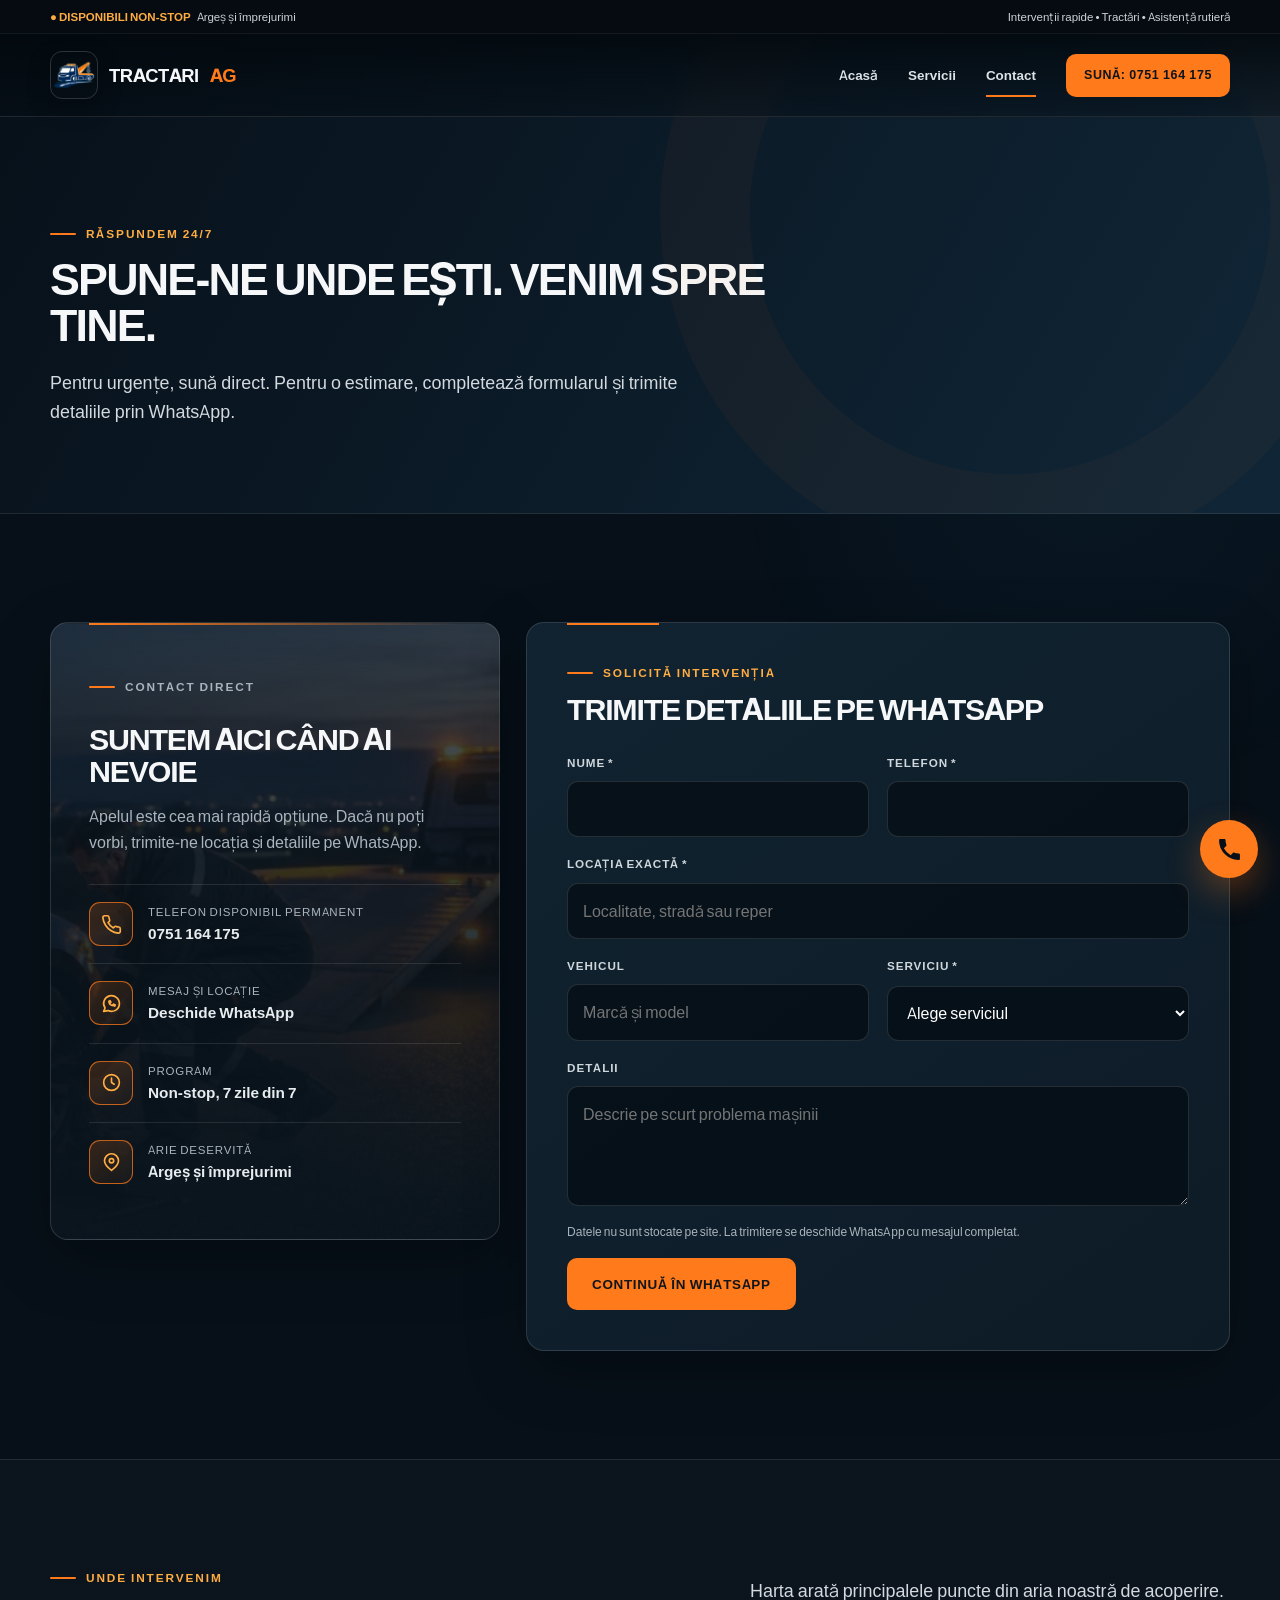
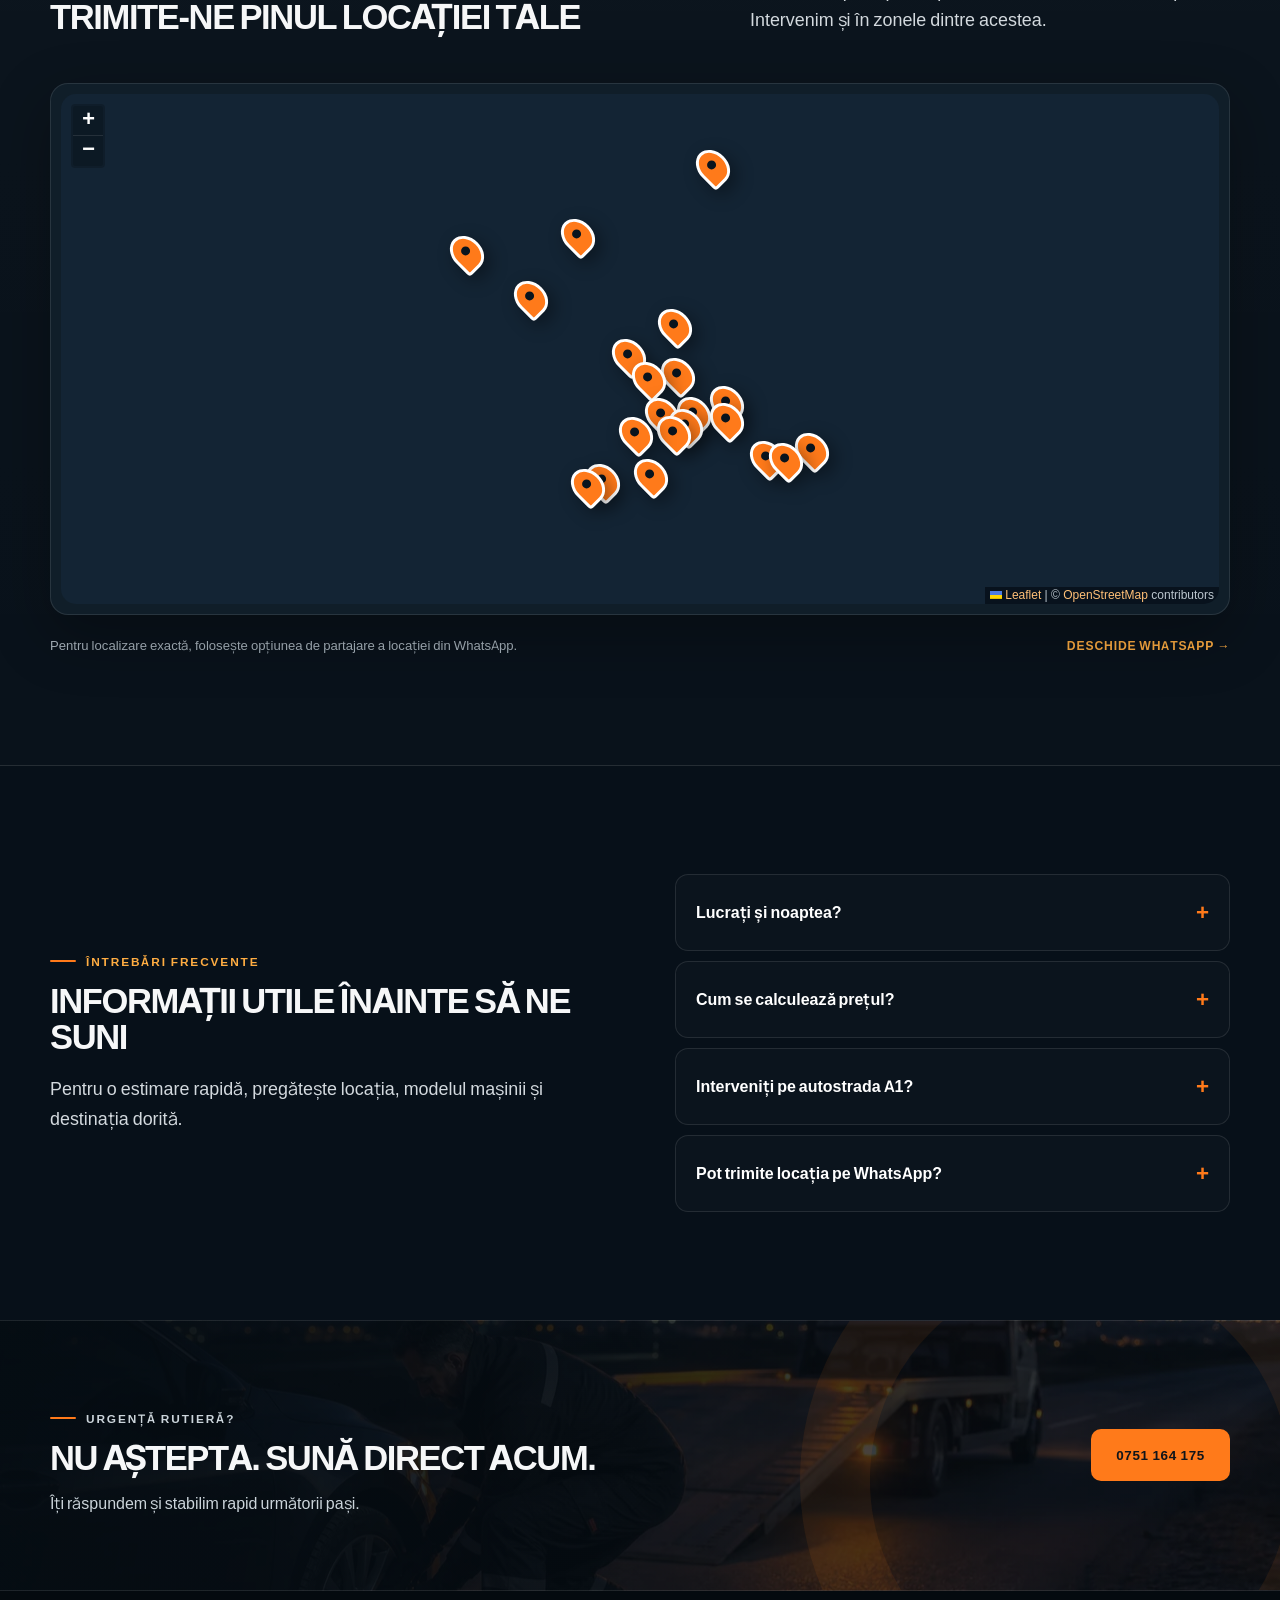
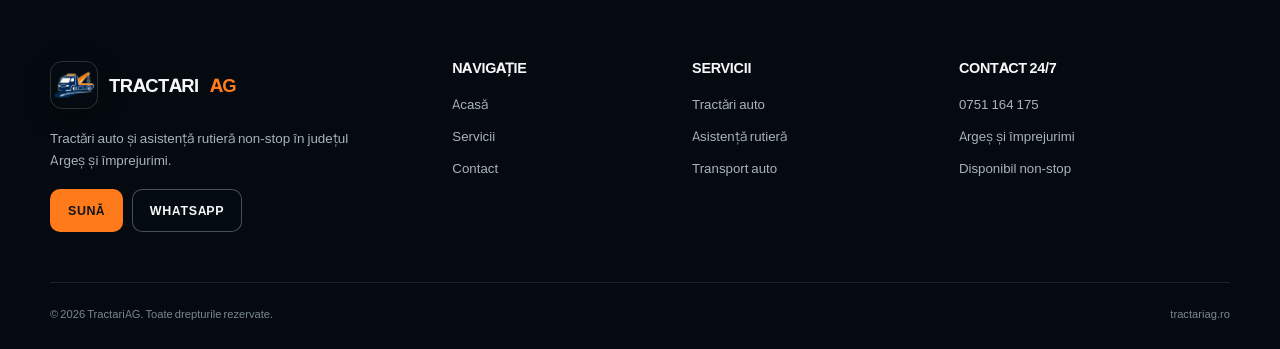
==== contact.html @ 3deba3d7 "Redesign mobile navigation panel" ====
<!DOCTYPE html>
<html lang="ro">
  <head>
    <meta charset="utf-8" />
    <meta name="viewport" content="width=device-width,initial-scale=1" />
    <title>Contact Tractări Auto Argeș 24/7 | TractariAG</title>
    <meta
      name="description"
      content="Contactează TractariAG la 0751 164 175 pentru tractări auto și asistență rutieră 24/7 în Pitești, Argeș, pe A1 și în împrejurimi."
    />
    <link rel="canonical" href="https://tractariag.ro/contact.html" />
    <meta name="theme-color" content="#071019" />
    <meta property="og:type" content="website" />
    <meta property="og:locale" content="ro_RO" />
    <meta property="og:title" content="Contact TractariAG — 0751 164 175" />
    <meta
      property="og:description"
      content="Sună sau trimite locația pe WhatsApp pentru asistență rutieră 24/7."
    />
    <meta property="og:url" content="https://tractariag.ro/contact.html" />
    <meta
      property="og:image"
      content="https://tractariag.ro/assets/images/asistenta.webp"
    />
    <link rel="icon" href="logo/favicon.ico" sizes="any" />
    <link rel="icon" href="logo/favicon-96x96.png" type="image/png" sizes="96x96" />
    <link rel="apple-touch-icon" href="logo/apple-touch-icon.png" sizes="180x180" />
    <link rel="manifest" href="logo/site.webmanifest" />
    <link rel="stylesheet" href="assets/vendor/leaflet.css" />
    <link rel="stylesheet" href="assets/css/style.min.css" />
    <script type="application/ld+json">
      {
        "@context": "https://schema.org",
        "@type": "ContactPage",
        "name": "Contact TractariAG",
        "url": "https://tractariag.ro/contact.html",
        "mainEntity": {
          "@type": "LocalBusiness",
          "name": "TractariAG",
          "telephone": "+40751164175",
          "openingHours": "Mo-Su 00:00-23:59",
          "areaServed": "Județul Argeș"
        }
      }
    </script>
  </head>
  <body>
    <a class="skip-link" href="#main">Sari la conținut</a>
    <div class="topbar">
      <div class="container">
        <span
          ><strong>● DISPONIBILI NON-STOP</strong> &nbsp; Argeș și
          împrejurimi</span
        ><span class="topbar-extra"
          >Intervenții rapide • Tractări • Asistență rutieră</span
        >
      </div>
    </div>
    <header class="site-header">
      <div class="container header-inner">
        <a class="brand" href="index.html" aria-label="TractariAG - Acasă"
          ><img class="brand-logo" src="logo/favicon-96x96.png" alt="" width="48" height="48" />Tractari<span class="accent">AG</span></a
        ><button
          class="menu-toggle"
          type="button"
          aria-label="Deschide meniul"
          aria-controls="main-nav"
          aria-expanded="false"
        >
          <span></span><span></span><span></span>
        </button>
        <nav class="site-nav" id="main-nav" aria-label="Navigație principală">
          <div class="mobile-nav-intro"><span>Meniu principal</span><strong><i></i> Disponibili 24/7</strong></div>
          <a class="nav-link" href="index.html"><span class="nav-index">01</span><span class="nav-copy"><span class="nav-label">Acasă</span><small>Intervenție rapidă, non-stop</small></span><span class="nav-arrow" aria-hidden="true">→</span></a
          ><a class="nav-link" href="servicii.html"><span class="nav-index">02</span><span class="nav-copy"><span class="nav-label">Servicii</span><small>Tractare, asistență și transport</small></span><span class="nav-arrow" aria-hidden="true">→</span></a
          ><a class="nav-link" href="contact.html" aria-current="page"><span class="nav-index">03</span><span class="nav-copy"><span class="nav-label">Contact</span><small>Apel direct sau WhatsApp</small></span><span class="nav-arrow" aria-hidden="true">→</span></a
          ><a class="btn btn-small" href="tel:+40751164175"
            >Sună: 0751&nbsp;164&nbsp;175</a
          >
        </nav>
      </div>
    </header>
    <main id="main">
      <section class="page-hero">
        <div class="container" data-reveal>
          <p class="eyebrow">Răspundem 24/7</p>
          <h1>Spune-ne unde ești. Venim spre tine.</h1>
          <p class="lead">
            Pentru urgențe, sună direct. Pentru o estimare, completează
            formularul și trimite detaliile prin WhatsApp.
          </p>
        </div>
      </section>
      <section class="section">
        <div class="container contact-grid">
          <aside class="contact-panel" data-reveal>
            <p class="eyebrow">Contact direct</p>
            <h2>Suntem aici când ai nevoie</h2>
            <p>
              Apelul este cea mai rapidă opțiune. Dacă nu poți vorbi, trimite-ne
              locația și detaliile pe WhatsApp.
            </p>
            <a class="contact-method" href="tel:+40751164175"
              ><span class="contact-method-icon"><svg viewBox="0 0 24 24" aria-hidden="true"><path d="M22 16.92v3a2 2 0 0 1-2.18 2 19.79 19.79 0 0 1-8.63-3.07 19.5 19.5 0 0 1-6-6A19.79 19.79 0 0 1 2.12 4.18 2 2 0 0 1 4.11 2h3a2 2 0 0 1 2 1.72c.13.96.36 1.9.69 2.8a2 2 0 0 1-.45 2.11L8.08 9.9a16 16 0 0 0 6 6l1.27-1.27a2 2 0 0 1 2.11-.45c.9.33 1.84.56 2.8.69A2 2 0 0 1 22 16.92Z"/></svg></span
              ><span
                ><span>Telefon disponibil permanent</span
                ><strong>0751&nbsp;164&nbsp;175</strong></span
              ></a
            ><a
              class="contact-method"
              href="https://wa.me/40751164175?text=Bun%C4%83%20ziua%2C%20am%20nevoie%20de%20asisten%C8%9B%C4%83%20rutier%C4%83."
              target="_blank"
              rel="noopener"
              ><span class="contact-method-icon"><svg viewBox="0 0 24 24" aria-hidden="true"><path d="M3 21l1.65-3.8a9 9 0 1 1 3.4 2.9L3 21Z"/><path d="M9 9.5c.35 2.9 2.1 4.65 5 5M9.05 9.35l1.25-.6 1 1.75-.85.75M13.75 13.55l.75-.85 1.75 1-.6 1.25"/></svg></span
              ><span
                ><span>Mesaj și locație</span
                ><strong>Deschide WhatsApp</strong></span
              ></a
            >
            <div class="contact-method">
              <span class="contact-method-icon"><svg viewBox="0 0 24 24" aria-hidden="true"><circle cx="12" cy="12" r="9"/><path d="M12 7v5l3 2"/></svg></span
              ><span
                ><span>Program</span
                ><strong>Non-stop, 7 zile din 7</strong></span
              >
            </div>
            <div class="contact-method">
              <span class="contact-method-icon"><svg viewBox="0 0 24 24" aria-hidden="true"><path d="M20 10c0 5-8 11-8 11S4 15 4 10a8 8 0 1 1 16 0Z"/><circle cx="12" cy="10" r="2.5"/></svg></span
              ><span
                ><span>Arie deservită</span
                ><strong>Argeș și împrejurimi</strong></span
              >
            </div>
          </aside>
          <form class="contact-form" id="contact-form" data-reveal>
            <p class="eyebrow">Solicită intervenția</p>
            <h2 class="form-heading">
              Trimite detaliile pe WhatsApp
            </h2>
            <div class="form-grid">
              <div class="field">
                <label for="name">Nume *</label
                ><input id="name" name="name" type="text" autocomplete="name" required />
              </div>
              <div class="field">
                <label for="phone">Telefon *</label
                ><input
                  id="phone"
                  name="phone"
                  type="tel"
                  autocomplete="tel"
                  inputmode="tel"
                  pattern="[0-9+ .()-]{9,18}"
                  required
                />
              </div>
              <div class="field full">
                <label for="location">Locația exactă *</label
                ><input
                  id="location"
                  name="location"
                  type="text"
                  autocomplete="off"
                  placeholder="Localitate, stradă sau reper"
                  required
                />
              </div>
              <div class="field">
                <label for="vehicle">Vehicul</label
                ><input
                  id="vehicle"
                  name="vehicle"
                  type="text"
                  placeholder="Marcă și model"
                />
              </div>
              <div class="field">
                <label for="service">Serviciu *</label
                ><select id="service" name="service" required>
                  <option value="" selected disabled>Alege serviciul</option>
                  <option>Tractare auto</option>
                  <option>Asistență rutieră</option>
                  <option>Transport auto programat</option>
                  <option>Nu sunt sigur</option>
                </select>
              </div>
              <div class="field full">
                <label for="details">Detalii</label
                ><textarea
                  id="details"
                  name="details"
                  placeholder="Descrie pe scurt problema mașinii"
                ></textarea>
              </div>
            </div>
            <p class="form-note">
              Datele nu sunt stocate pe site. La trimitere se deschide WhatsApp
              cu mesajul completat.
            </p>
            <button class="btn" type="submit">Continuă în WhatsApp</button>
          </form>
        </div>
      </section>
      <section class="section alt">
        <div class="container">
          <div class="section-head" data-reveal>
            <div>
              <p class="eyebrow">Unde intervenim</p>
              <h2>Trimite-ne pinul locației tale</h2>
            </div>
            <p class="lead">
              Harta arată principalele puncte din aria noastră de acoperire.
              Intervenim și în zonele dintre acestea.
            </p>
          </div>
          <div class="map-shell" data-reveal>
            <section
              id="service-map"
              aria-label="Hartă interactivă cu zonele de intervenție"
            ></section>
          </div>
          <div class="map-note">
            <span
              >Pentru localizare exactă, folosește opțiunea de partajare a
              locației din WhatsApp.</span
            ><a
              class="card-link"
              href="https://wa.me/40751164175"
              target="_blank"
              rel="noopener"
              >Deschide WhatsApp →</a
            >
          </div>
        </div>
      </section>
      <section class="section">
        <div class="container split">
          <div data-reveal>
            <p class="eyebrow">Întrebări frecvente</p>
            <h2>Informații utile înainte să ne suni</h2>
            <p class="lead mt-20">
              Pentru o estimare rapidă, pregătește locația, modelul mașinii și
              destinația dorită.
            </p>
          </div>
          <div class="faq-list" data-reveal>
            <div class="faq-item">
              <button type="button" aria-expanded="false">
                Lucrați și noaptea?
              </button>
              <div class="faq-answer">
                <p>
                  Da. TractariAG este disponibil non-stop, inclusiv în weekend
                  și de sărbători.
                </p>
              </div>
            </div>
            <div class="faq-item">
              <button type="button" aria-expanded="false">
                Cum se calculează prețul?
              </button>
              <div class="faq-answer">
                <p>
                  În funcție de distanță, tipul vehiculului, acces și
                  complexitatea încărcării. Confirmăm estimarea înainte de
                  plecare.
                </p>
              </div>
            </div>
            <div class="faq-item">
              <button type="button" aria-expanded="false">
                Interveniți pe autostrada A1?
              </button>
              <div class="faq-answer">
                <p>
                  Da, acoperim sectorul A1 din Argeș. Spune-ne kilometrul
                  aproximativ și sensul de mers.
                </p>
              </div>
            </div>
            <div class="faq-item">
              <button type="button" aria-expanded="false">
                Pot trimite locația pe WhatsApp?
              </button>
              <div class="faq-answer">
                <p>
                  Da, aceasta este cea mai simplă metodă pentru a identifica
                  poziția exactă.
                </p>
              </div>
            </div>
          </div>
        </div>
      </section>
      <section class="cta">
        <div class="container cta-inner">
          <div>
            <p class="eyebrow">Urgență rutieră?</p>
            <h2>Nu aștepta. Sună direct acum.</h2>
            <p>Îți răspundem și stabilim rapid următorii pași.</p>
          </div>
          <a class="btn" href="tel:+40751164175">0751&nbsp;164&nbsp;175</a>
        </div>
      </section>
    </main>
    <footer class="site-footer">
      <div class="container">
        <div class="footer-grid">
          <div class="footer-brand">
            <a class="brand" href="index.html"
              ><img class="brand-logo" src="logo/favicon-96x96.png" alt="" width="48" height="48" />Tractari<span class="accent">AG</span></a
            >
            <p>
              Tractări auto și asistență rutieră non-stop în județul Argeș și
              împrejurimi.
            </p>
            <div class="footer-actions">
              <a class="btn btn-small" href="tel:+40751164175">Sună</a
              ><a
                class="btn btn-small btn-outline"
                href="https://wa.me/40751164175"
                target="_blank"
                rel="noopener"
                >WhatsApp</a
              >
            </div>
          </div>
          <div>
            <h3 class="footer-title">Navigație</h3>
            <div class="footer-links">
              <a href="index.html">Acasă</a><a href="servicii.html">Servicii</a
              ><a href="contact.html">Contact</a>
            </div>
          </div>
          <div>
            <h3 class="footer-title">Servicii</h3>
            <div class="footer-links">
              <a href="servicii.html#tractari">Tractări auto</a
              ><a href="servicii.html#asistenta">Asistență rutieră</a
              ><a href="servicii.html#transport">Transport auto</a>
            </div>
          </div>
          <div>
            <h3 class="footer-title">Contact 24/7</h3>
            <div class="footer-links">
              <a href="tel:+40751164175">0751&nbsp;164&nbsp;175</a
              ><span>Argeș și împrejurimi</span><span>Disponibil non-stop</span>
            </div>
          </div>
        </div>
        <div class="footer-bottom">
          <span
            >© <span data-year></span> TractariAG. Toate drepturile
            rezervate.</span
          ><span>tractariag.ro</span>
        </div>
      </div>
    </footer>
    <a
      class="floating-call"
      href="tel:+40751164175"
      aria-label="Sună acum la TractariAG"
      ><svg viewBox="0 0 24 24" aria-hidden="true">
        <path
          d="M6.6 10.8a15.5 15.5 0 0 0 6.6 6.6l2.2-2.2c.3-.3.8-.4 1.2-.2 1.3.5 2.7.8 4.2.8.7 0 1.2.5 1.2 1.2v3.8c0 .7-.5 1.2-1.2 1.2C10.4 22 2 13.6 2 3.2 2 2.5 2.5 2 3.2 2H7c.7 0 1.2.5 1.2 1.2 0 1.5.3 2.9.8 4.2.1.4.1.9-.2 1.2l-2.2 2.2Z"
        /></svg
    ></a>
    <script src="assets/vendor/leaflet.js" defer></script>
    <script src="assets/js/main.min.js" defer></script>
    <script src="assets/js/map.min.js" defer></script>
  </body>
</html>
---- assets/css/style.min.css ----
@font-face{font-family:Manrope;src:url('../fonts/manrope-400.woff2') format('woff2');font-weight:400;font-style:normal;font-display:swap}@font-face{font-family:Manrope;src:url('../fonts/manrope-600.woff2') format('woff2');font-weight:600;font-style:normal;font-display:swap}@font-face{font-family:Manrope;src:url('../fonts/manrope-700.woff2') format('woff2');font-weight:700;font-style:normal;font-display:swap}@font-face{font-family:'Barlow Condensed';src:url('../fonts/barlow-condensed-700.woff2') format('woff2');font-weight:700;font-style:normal;font-display:swap}@font-face{font-family:Archivo;src:url('../fonts/archivo-700.woff2') format('woff2');font-weight:700;font-style:normal;font-display:swap}@font-face{font-family:'Inter Tight';src:url('../fonts/inter-tight-700.woff2') format('woff2');font-weight:700;font-style:normal;font-display:swap}:root{--bg:#071019;--bg-soft:#0b1722;--surface:#101f2c;--surface-2:#142837;--text:#f6f7f8;--muted:#a9b4bd;--line:rgba(255,255,255,.1);--accent:#ff7a1a;--accent-2:#ffad42;--success:#34c782;--shadow:0 20px 60px rgba(0,0,0,.32);--radius:18px;--container:min(1180px,calc(100% - 40px))}*{box-sizing:border-box}html{scroll-behavior:smooth}body{margin:0;background:var(--bg);color:var(--text);font-family:Manrope,Arial,sans-serif;line-height:1.65;-webkit-font-smoothing:antialiased;overflow-x:hidden}::selection{background:var(--accent);color:#090b0d}body::before{content:"";position:fixed;inset:0;pointer-events:none;z-index:-1;background:radial-gradient(circle at 15% 15%,rgba(255,122,26,.055),transparent 27%),radial-gradient(circle at 85% 50%,rgba(30,112,164,.08),transparent 30%)}img{max-width:100%;display:block}a{color:inherit;text-decoration:none}button,input,select,textarea{font:inherit}a,button{-webkit-tap-highlight-color:transparent}:focus-visible{outline:3px solid var(--accent-2);outline-offset:4px}.skip-link{position:fixed;top:10px;left:10px;z-index:1000;background:var(--accent);color:#081019;padding:10px 16px;border-radius:8px;transform:translateY(-150%)}.skip-link:focus{transform:none}.container{width:var(--container);margin-inline:auto}.eyebrow{display:flex;align-items:center;gap:10px;color:var(--accent-2);font-size:.74rem;font-weight:700;letter-spacing:.16em;text-transform:uppercase;margin:0 0 12px}.eyebrow::before{content:"";width:26px;height:2px;background:var(--accent);border-radius:2px}h1,h2,h3{font-family:'Inter Tight',Manrope,Arial,sans-serif;text-transform:uppercase;line-height:1.03;letter-spacing:-.04em;margin:0;font-weight:700}h1{font-size:clamp(2.15rem,3.7vw,3.65rem);max-width:760px}h2{font-size:clamp(1.65rem,2.7vw,2.5rem)}h3{font-size:clamp(1.08rem,1.4vw,1.3rem);letter-spacing:-.015em}p{margin:0}.lead{font-size:clamp(1rem,1.4vw,1.16rem);color:#d3d9de;max-width:660px}.muted{color:var(--muted)}.accent{color:var(--accent)}.mt-20{margin-top:20px}.mt-22{margin-top:22px}.form-heading{font-size:1.9rem;margin-bottom:28px}.section{padding:108px 0;position:relative}.section.alt{background:linear-gradient(180deg,rgba(255,255,255,.025),rgba(255,255,255,.012));border-block:1px solid var(--line)}.section-head{display:flex;align-items:end;justify-content:space-between;gap:40px;margin-bottom:48px}.section-head .lead{max-width:480px}.btn{display:inline-flex;align-items:center;justify-content:center;gap:10px;min-height:52px;padding:0 24px;border:1px solid transparent;border-radius:10px;background:var(--accent);color:#10151a;font-size:.84rem;font-weight:800;text-transform:uppercase;letter-spacing:.05em;cursor:pointer;transition:transform .25s,box-shadow .25s,background .25s}.btn:hover{transform:translateY(-2px);background:#ff913e;box-shadow:0 13px 34px rgba(255,122,26,.2)}.btn-outline{background:rgba(7,16,25,.36);border-color:rgba(255,255,255,.28);color:var(--text);backdrop-filter:blur(10px)}.btn-outline:hover{background:rgba(255,255,255,.08);box-shadow:none}.btn-small{min-height:43px;padding:0 17px;font-size:.78rem}.topbar{height:34px;background:#050b11;border-bottom:1px solid rgba(255,255,255,.06);font-size:.72rem;color:#ccd3d8}.topbar .container{height:100%;display:flex;align-items:center;justify-content:space-between}.topbar strong{color:var(--accent-2)}.site-header{position:absolute;top:34px;left:0;right:0;z-index:100;border-bottom:1px solid rgba(255,255,255,.12);background:linear-gradient(180deg,rgba(3,9,14,.88),rgba(3,9,14,.3));backdrop-filter:blur(12px)}.site-header.is-scrolled{position:fixed;top:0;background:rgba(5,12,18,.95);box-shadow:0 12px 38px rgba(0,0,0,.3);animation:headerIn .25s ease both}@keyframes headerIn{from{transform:translateY(-12px);opacity:.7}to{transform:none;opacity:1}}.header-inner{height:82px;display:flex;align-items:center;justify-content:space-between;gap:24px}.brand{display:flex;align-items:center;gap:11px;font-family:'Inter Tight',Manrope,Arial,sans-serif;font-size:1.15rem;font-weight:700;letter-spacing:-.025em;text-transform:uppercase}.brand-logo{flex:0 0 48px;width:48px;height:48px;display:block;object-fit:cover;border:1px solid rgba(255,255,255,.16);border-radius:12px;box-shadow:0 8px 24px rgba(0,0,0,.24)}.site-nav{display:flex;align-items:center;gap:30px}.mobile-nav-intro,.nav-arrow,.nav-copy small,.nav-index{display:none}.site-nav>a:not(.btn){position:relative;color:#dce2e6;font-size:.84rem;font-weight:600}.site-nav>a:not(.btn)::after{content:"";position:absolute;left:0;right:100%;bottom:-11px;height:2px;background:var(--accent);transition:right .25s}.site-nav>a:hover::after,.site-nav>a[aria-current=page]::after{right:0}.menu-toggle{display:none;width:46px;height:46px;padding:0;border:1px solid var(--line);border-radius:12px;background:rgba(255,255,255,.04);cursor:pointer}.menu-toggle span{display:block;width:21px;height:2px;margin:5px auto;background:#fff;transition:.25s}.hero{min-height:760px;display:flex;align-items:center;padding:174px 0 100px;position:relative;isolation:isolate;background:#071019}.hero::before{content:"";position:absolute;inset:0;z-index:-2;background-image:linear-gradient(90deg,rgba(3,9,14,.98) 0,rgba(3,9,14,.84) 38%,rgba(3,9,14,.18) 74%,rgba(3,9,14,.5) 100%),linear-gradient(0deg,#071019 0,transparent 24%),image-set(url('../images/hero-960.webp') 1x,url('../images/hero.webp') 2x);background-size:cover;background-position:center}.hero::after{content:"";position:absolute;width:260px;height:260px;border:1px solid rgba(255,122,26,.09);border-radius:50%;left:-170px;top:230px;z-index:-1}@keyframes scanLine{0%,100%{transform:translateX(-24px);opacity:.25}50%{transform:translateX(24px);opacity:.75}}@keyframes slowPulse{50%{transform:scale(1.08);opacity:.6}}.hero-content{max-width:790px}.hero h1 span{display:block;color:var(--accent)}.hero .lead{margin:24px 0 32px}.hero-actions{display:flex;flex-wrap:wrap;gap:12px}.hero-facts{display:grid;grid-template-columns:repeat(3,max-content);gap:42px;margin-top:56px;padding-top:27px;border-top:1px solid rgba(255,255,255,.18)}.hero-fact strong{display:block;font-family:'Inter Tight',Manrope,Arial,sans-serif;font-size:1.3rem;line-height:1;color:#fff;font-weight:700;letter-spacing:-.03em}.hero-fact span{font-size:.73rem;color:var(--muted);text-transform:uppercase;letter-spacing:.08em}.floating-call{position:fixed;right:22px;bottom:22px;z-index:90;width:58px;height:58px;display:grid;place-items:center;padding:0;border-radius:50%;background:var(--accent);color:#071019;box-shadow:0 14px 35px rgba(255,122,26,.32);animation:callPulse 2.8s infinite}.floating-call::after{display:none}.floating-call svg{width:25px;fill:currentColor}@keyframes callPulse{0%,100%{box-shadow:0 14px 35px rgba(255,122,26,.37),0 0 0 0 rgba(255,122,26,.3)}50%{box-shadow:0 14px 35px rgba(255,122,26,.37),0 0 0 13px rgba(255,122,26,0)}}.quick-bar{position:relative;margin-top:-55px;z-index:5}.quick-grid{display:grid;grid-template-columns:1.25fr 1fr 1fr 1fr;background:var(--surface);border:1px solid var(--line);border-radius:var(--radius);box-shadow:var(--shadow);overflow:hidden}.quick-intro{padding:28px;background:linear-gradient(135deg,var(--accent),#ff9f3a);color:#0b1218}.quick-intro h2{font-size:1.35rem}.quick-intro p{font-size:.8rem;margin-top:5px;font-weight:600}.quick-item{padding:27px;border-left:1px solid var(--line);transition:background .25s}.quick-item:hover{background:rgba(255,255,255,.025)}.quick-item span{display:block;color:var(--accent-2);font-size:.72rem;font-weight:700;text-transform:uppercase;letter-spacing:.1em;margin-bottom:7px}.quick-item strong{font-size:.91rem}.split{display:grid;grid-template-columns:1fr 1fr;gap:70px;align-items:center}.media-frame{position:relative;border-radius:var(--radius);overflow:hidden;box-shadow:var(--shadow);border:1px solid var(--line)}.media-frame::after{content:"";position:absolute;inset:0;border:1px solid rgba(255,255,255,.08);border-radius:inherit;pointer-events:none}.media-frame img{width:100%;height:auto;aspect-ratio:3/2;object-fit:cover;transition:transform .8s ease}.media-frame:hover img{transform:scale(1.035)}.media-badge{position:absolute;right:18px;bottom:18px;padding:15px 18px;border-radius:13px;background:rgba(7,16,25,.9);border:1px solid var(--line);backdrop-filter:blur(10px)}.media-badge strong{display:block;color:var(--accent);font-size:1.4rem}.media-badge span{font-size:.72rem;color:var(--muted)}.feature-list{display:grid;gap:14px;margin:30px 0}.feature{display:flex;align-items:flex-start;gap:13px;color:#d8dfe3}.feature-icon{flex:0 0 28px;height:28px;display:grid;place-items:center;border-radius:8px;background:rgba(255,122,26,.13);color:var(--accent);font-weight:800}.cards{display:grid;grid-template-columns:1fr;gap:0;border-top:1px solid var(--line)}.card{position:relative;display:grid;grid-template-columns:56px minmax(180px,.7fr) 1fr auto;align-items:center;gap:24px;padding:28px 0;border:0;border-bottom:1px solid var(--line);border-radius:0;background:0 0;transition:border-color .45s cubic-bezier(.22,1,.36,1);overflow:visible}.card::before{content:"";position:absolute;left:0;right:auto;bottom:-1px;width:0;height:1px;background:linear-gradient(90deg,var(--accent),rgba(255,122,26,.12),transparent);transition:width .55s cubic-bezier(.22,1,.36,1)}.card::after{display:none}.card h3,.card-link{transition:color .4s cubic-bezier(.22,1,.36,1),transform .4s cubic-bezier(.22,1,.36,1)}.card-icon{width:46px;height:46px;display:grid;place-items:center;margin:0;border:1px solid rgba(255,122,26,.35);border-radius:50%;color:var(--accent);font-size:.76rem;font-weight:800;letter-spacing:.06em;transition:color .45s cubic-bezier(.22,1,.36,1),border-color .45s cubic-bezier(.22,1,.36,1),background .45s cubic-bezier(.22,1,.36,1),box-shadow .45s cubic-bezier(.22,1,.36,1),transform .45s cubic-bezier(.22,1,.36,1)}.card p{color:var(--muted);font-size:.9rem;margin:0;max-width:560px}.card-link{display:inline-flex;margin:0;color:var(--accent-2);font-size:.76rem;font-weight:700;text-transform:uppercase;letter-spacing:.07em;white-space:nowrap}.trust-grid{display:grid;grid-template-columns:repeat(4,1fr);gap:1px;background:var(--line);border:1px solid var(--line);border-radius:var(--radius);overflow:hidden}.trust-item{padding:35px 26px;background:var(--bg-soft)}.trust-item strong{font-family:'Inter Tight',Manrope,Arial,sans-serif;font-size:1.6rem;color:var(--accent);line-height:1;font-weight:700;letter-spacing:-.035em}.trust-item span{display:block;margin-top:8px;font-size:.76rem;text-transform:uppercase;color:#dce1e5;letter-spacing:.07em}.map-wrap{position:relative}.map-shell{position:relative;padding:10px;background:#101e29;border:1px solid var(--line);border-radius:var(--radius);box-shadow:var(--shadow);overflow:hidden}#service-map{height:510px;border-radius:15px;background:#132434;z-index:1}.leaflet-container{cursor:grab}.leaflet-container.leaflet-dragging{cursor:grabbing}.leaflet-tile-pane{filter:grayscale(.35) invert(.86) hue-rotate(170deg) brightness(.7) contrast(1.25)}.leaflet-control-attribution{background:rgba(7,16,25,.85)!important;color:#bcc7cf!important}.leaflet-control-attribution a{color:#ffc077!important}.leaflet-bar a{background:#0c1924!important;color:#fff!important;border-color:var(--line)!important}.leaflet-bar a:hover{background:#183044!important}.custom-map-marker{background:0 0;border:0}.custom-map-marker span{display:block;width:30px;height:38px;background:var(--accent);border:3px solid #fff;border-radius:50% 50% 50% 4px;transform:rotate(-45deg);box-shadow:0 8px 18px rgba(0,0,0,.4)}.custom-map-marker span::after{content:"";position:absolute;width:9px;height:9px;border-radius:50%;background:#09141e;left:8px;top:9px}.leaflet-popup-content-wrapper,.leaflet-popup-tip{background:#0c1924;color:#fff}.leaflet-popup-content{min-width:170px;margin:16px}.leaflet-popup-content strong{display:block;font-family:'Inter Tight',Manrope,Arial,sans-serif;font-size:1rem;text-transform:uppercase;font-weight:700}.leaflet-popup-content span{display:block;color:#aebac3;font-size:.76rem;line-height:1.45;margin:5px 0 12px}.leaflet-popup-content a{display:inline-flex;padding:7px 11px;border-radius:7px;background:var(--accent);color:#0a1117;font-size:.72rem;font-weight:800;text-transform:uppercase}.map-note{display:flex;align-items:center;justify-content:space-between;gap:20px;margin-top:20px;color:var(--muted);font-size:.82rem}.cta{padding:74px 0;position:relative;overflow:hidden;background:linear-gradient(100deg,rgba(5,12,18,.98),rgba(5,12,18,.7)),url('../images/asistenta.webp') center 52%/cover;border-block:1px solid var(--line)}.cta::after{content:"";position:absolute;inset:auto -80px -170px auto;width:420px;height:420px;border:70px solid rgba(255,122,26,.08);border-radius:50%}.cta-inner{position:relative;z-index:1;display:flex;align-items:center;justify-content:space-between;gap:40px}.cta h2{max-width:650px}.cta p{margin-top:14px;color:#cbd4da}.page-hero{padding:190px 0 86px;position:relative;overflow:hidden;background:linear-gradient(120deg,#071019,#102637);border-bottom:1px solid var(--line)}.page-hero::before{display:none}.page-hero::after{content:"";position:absolute;right:-80px;top:-170px;width:520px;height:520px;border-radius:50%;border:90px solid rgba(255,122,26,.035)}.page-hero h1{font-size:clamp(2.05rem,3.5vw,3.2rem)}.page-hero .lead{margin-top:20px}.breadcrumbs{display:flex;gap:9px;align-items:center;font-size:.74rem;text-transform:uppercase;letter-spacing:.08em;color:var(--muted);margin-bottom:25px}.breadcrumbs a{color:var(--accent-2)}.service-row{display:grid;grid-template-columns:1fr 1.15fr;gap:42px;padding:34px 0;border-top:1px solid var(--line);align-items:start}.service-number{font-family:'Inter Tight',Manrope,Arial,sans-serif;color:var(--accent);font-size:.85rem;font-weight:700}.service-row h3{font-size:1.45rem;margin-top:8px}.service-copy p{color:var(--muted)}.price{display:flex;justify-content:space-between;align-items:center;gap:20px;margin-top:18px;padding-top:18px;border-top:1px solid var(--line);font-size:.8rem;color:#dce3e7}.price strong{font-size:1.15rem;color:var(--accent-2)}.notice{padding:18px 20px;border-radius:13px;background:rgba(255,122,26,.09);border:1px solid rgba(255,122,26,.22);font-size:.82rem;color:#e8d5c6;margin-top:28px}.steps{display:grid;grid-template-columns:repeat(3,1fr);gap:20px;counter-reset:steps}.step{padding:30px;border:1px solid var(--line);border-radius:18px;background:var(--surface);counter-increment:steps}.step::before{content:"0" counter(steps);font-family:'Inter Tight',Manrope,Arial,sans-serif;font-size:2rem;color:var(--accent);font-weight:700}.step h3{margin:15px 0 10px}.step p{color:var(--muted);font-size:.88rem}.services-redesign h1,.services-redesign h2,.services-redesign h3{text-transform:none}.svc-hero{position:relative;isolation:isolate;min-height:680px;display:flex;align-items:flex-end;padding:190px 0 96px;overflow:hidden;border-bottom:1px solid rgba(255,255,255,.11);background:#071019}.svc-hero::before{content:"";position:absolute;z-index:-2;inset:0;background-image:linear-gradient(90deg,rgba(3,10,16,.98) 0,rgba(3,10,16,.9) 43%,rgba(3,10,16,.32) 75%,rgba(3,10,16,.58) 100%),linear-gradient(0deg,#071019 0,transparent 32%),url('../images/asistenta.webp');background-size:cover;background-position:center 54%}.svc-hero::after{content:"";position:absolute;z-index:-1;inset:0;background:linear-gradient(115deg,transparent 56%,rgba(255,255,255,.035) 56.1%,transparent 56.35%);pointer-events:none}.svc-hero-grid{display:grid;grid-template-columns:minmax(0,1fr) 340px;gap:92px;align-items:end}.svc-hero-copy h1{max-width:680px;font-size:clamp(2.35rem,4.2vw,3.55rem);letter-spacing:-.045em}.svc-hero-copy .lead{max-width:620px;margin:24px 0 32px}.svc-hero-aside{padding:6px 0 4px 34px;border-left:1px solid rgba(255,255,255,.25)}.svc-live{display:flex;align-items:center;gap:10px;margin-bottom:24px;color:#dce3e8;font-size:.73rem;font-weight:700;letter-spacing:.1em;text-transform:uppercase}.svc-live span{width:7px;height:7px;border-radius:50%;background:var(--accent);box-shadow:0 0 0 5px rgba(255,122,26,.12);animation:svcPulse 2.8s ease-in-out infinite}.svc-hero-rate{display:flex;justify-content:space-between;align-items:baseline;gap:18px;padding:17px 0;border-top:1px solid rgba(255,255,255,.14)}.svc-hero-rate span{color:var(--muted);font-size:.75rem;text-transform:uppercase;letter-spacing:.08em}.svc-hero-rate strong{font-family:'Inter Tight',Manrope,Arial,sans-serif;color:#fff;font-size:1.3rem;letter-spacing:-.025em}.svc-location-link,.svc-text-link{display:inline-flex;align-items:center;gap:10px;margin-top:20px;color:var(--accent-2);font-size:.76rem;font-weight:800;letter-spacing:.06em;text-transform:uppercase}.svc-location-link span,.svc-text-link span{transition:transform .35s cubic-bezier(.22,1,.36,1)}.svc-hero-track{position:absolute;left:0;right:0;bottom:0;height:2px;overflow:hidden;background:rgba(255,255,255,.05)}.svc-hero-track span{display:block;width:18%;height:100%;background:linear-gradient(90deg,transparent,var(--accent),transparent);animation:svcTrack 8s ease-in-out infinite}@keyframes svcPulse{50%{box-shadow:0 0 0 9px rgba(255,122,26,0)}}@keyframes svcTrack{0%{transform:translateX(-100%);opacity:0}15%,80%{opacity:.8}100%{transform:translateX(650%);opacity:0}}.svc-services{padding-block:112px;background:linear-gradient(180deg,#071019,#08151f)}.svc-section-head{display:flex;align-items:flex-end;justify-content:space-between;gap:70px;margin-bottom:52px}.svc-section-head>div{max-width:600px}.svc-section-head .lead{max-width:470px;font-size:1rem}.svc-list{border-top:1px solid rgba(255,255,255,.16)}.svc-item{position:relative;isolation:isolate;display:grid;grid-template-columns:42px minmax(225px,.8fr) minmax(300px,1.25fr) 145px;gap:30px;align-items:center;padding:42px 24px;border-bottom:1px solid rgba(255,255,255,.12);overflow:hidden;background-image:linear-gradient(var(--accent),var(--accent)),linear-gradient(var(--accent),var(--accent)),linear-gradient(rgba(255,255,255,.28),rgba(255,255,255,.28)),linear-gradient(rgba(255,255,255,.28),rgba(255,255,255,.28));background-repeat:no-repeat;background-position:left bottom,left bottom,right top,right top;background-size:2px 30px,62px 1px,1px 30px,62px 1px;transition:border-color .4s ease,background-size .55s cubic-bezier(.22,1,.36,1)}.svc-item::before{content:"";position:absolute;z-index:-1;inset:1px 0;background:linear-gradient(90deg,rgba(255,122,26,.055),rgba(255,122,26,.012) 53%,transparent);opacity:0;transition:opacity .5s cubic-bezier(.22,1,.36,1)}.svc-item::after{content:"";position:absolute;left:0;bottom:-1px;width:100%;height:1px;background:linear-gradient(90deg,var(--accent),rgba(255,122,26,.2),transparent 72%);transform:scaleX(.08);transform-origin:left;opacity:.45;transition:transform .65s cubic-bezier(.22,1,.36,1),opacity .4s}.svc-index{align-self:start;padding-top:13px;color:var(--accent);font-size:.68rem;font-weight:800;letter-spacing:.12em}.svc-index::after{content:"";display:block;width:18px;height:1px;margin-top:8px;background:var(--accent);transform-origin:left;animation:svcDash 4.8s ease-in-out infinite}.svc-item:nth-child(2) .svc-index::after{animation-delay:-1.2s}.svc-item:nth-child(3) .svc-index::after{animation-delay:-2.4s}.svc-item:nth-child(4) .svc-index::after{animation-delay:-3.6s}@keyframes svcDash{0%,100%{transform:scaleX(.55);opacity:.45}50%{transform:scaleX(1);opacity:1}}.svc-title{display:flex;align-items:center;gap:17px}.svc-title h3{font-size:clamp(1.15rem,1.65vw,1.45rem);line-height:1.12;transition:color .4s ease}.svc-icon{flex:0 0 46px;width:46px;height:46px;display:grid;place-items:center;border:1px solid rgba(255,122,26,.38);border-radius:12px;color:var(--accent-2);background:rgba(255,122,26,.035);transition:color .45s ease,border-color .45s ease,background .45s ease,transform .45s cubic-bezier(.22,1,.36,1)}.svc-icon svg{width:23px;height:23px;fill:none;stroke:currentColor;stroke-width:1.65;stroke-linecap:round;stroke-linejoin:round}.svc-details p{max-width:560px;color:var(--muted);font-size:.88rem;line-height:1.7}.svc-details ul{display:flex;flex-wrap:wrap;gap:8px 22px;margin:13px 0 0;padding:0;list-style:none}.svc-details li{position:relative;padding-left:13px;color:#d7dee3;font-size:.71rem;font-weight:600}.svc-details li::before{content:"";position:absolute;left:0;top:.55em;width:4px;height:4px;border-radius:50%;background:var(--accent)}.svc-price{text-align:right}.svc-price small,.svc-price span{display:block;color:var(--muted);font-size:.65rem;letter-spacing:.08em;text-transform:uppercase}.svc-price strong{display:block;margin:3px 0;font-family:'Inter Tight',Manrope,Arial,sans-serif;color:var(--accent-2);font-size:1.22rem;line-height:1.1;letter-spacing:-.025em;white-space:nowrap;transition:color .4s ease,transform .45s cubic-bezier(.22,1,.36,1)}.svc-pricing{padding-block:112px;background:#0a1721;border-block:1px solid rgba(255,255,255,.1)}.svc-pricing-grid{display:grid;grid-template-columns:1.06fr .94fr;gap:82px;align-items:stretch}.svc-pricing-media{position:relative;min-height:440px;margin:0;padding:0 0 22px 22px}.svc-pricing-media::before{content:"";position:absolute;left:0;bottom:0;width:45%;height:58%;border-left:2px solid var(--accent);border-bottom:2px solid var(--accent);opacity:.8}.svc-pricing-media::after{content:"";position:absolute;right:-16px;top:-16px;width:72px;height:72px;border-top:1px solid rgba(255,255,255,.24);border-right:1px solid rgba(255,255,255,.24)}.svc-pricing-media picture{display:block;position:absolute;inset:0 0 22px 22px;overflow:hidden}.svc-pricing-media img{width:100%;height:100%;object-fit:cover;object-position:67% center;filter:saturate(.82) contrast(1.04);transition:transform 1s cubic-bezier(.22,1,.36,1)}.svc-pricing-media figcaption{position:absolute;right:0;bottom:0;max-width:310px;padding:13px 16px;background:rgba(5,13,20,.92);border-left:2px solid var(--accent);color:#d9e0e4;font-size:.72rem;letter-spacing:.025em;backdrop-filter:blur(8px)}.svc-pricing-copy h2{max-width:580px}.svc-pricing-copy .lead{margin-top:22px;font-size:1rem}.svc-rates{margin-top:36px;border-top:1px solid rgba(255,255,255,.15)}.svc-rates>div{display:grid;grid-template-columns:38px 1fr auto;gap:16px;align-items:baseline;padding:20px 0;border-bottom:1px solid rgba(255,255,255,.12)}.svc-rates span{color:var(--accent);font-size:.68rem;font-weight:800;letter-spacing:.1em}.svc-rates p{color:var(--muted);font-size:.78rem;text-transform:uppercase;letter-spacing:.07em}.svc-rates strong{font-family:'Inter Tight',Manrope,Arial,sans-serif;font-size:1.25rem;color:#fff;letter-spacing:-.025em}.svc-disclaimer{margin-top:20px;padding-left:14px;border-left:2px solid rgba(255,122,26,.65);color:#929fa8;font-size:.74rem;line-height:1.6}.svc-process{padding-block:108px;background:#071019}.svc-route{position:relative;display:grid;grid-template-columns:repeat(3,1fr);gap:58px;margin:0;padding:0;list-style:none}.svc-route::before{content:"";position:absolute;left:0;right:0;top:18px;height:1px;background:rgba(255,255,255,.16)}.svc-route::after{content:"";position:absolute;left:0;top:17px;width:18%;height:2px;background:linear-gradient(90deg,transparent,var(--accent),transparent);animation:svcRoute 9s ease-in-out infinite}@keyframes svcRoute{0%{transform:translateX(-70%);opacity:0}20%,75%{opacity:.75}100%{transform:translateX(530%);opacity:0}}.svc-route li{position:relative;padding:56px 34px 0 0}.svc-route li>span{position:absolute;z-index:1;top:0;left:0;width:36px;height:36px;display:grid;place-items:center;border:1px solid rgba(255,122,26,.6);border-radius:50%;background:#071019;color:var(--accent-2);font-size:.66rem;font-weight:800}.svc-route h3{font-size:1.2rem}.svc-route p{max-width:310px;margin-top:10px;color:var(--muted);font-size:.84rem}.svc-map{padding-block:108px;background:linear-gradient(180deg,#08151f,#071019);border-top:1px solid rgba(255,255,255,.08)}.svc-map .map-shell{border-radius:12px;padding:8px}.svc-map #service-map{border-radius:8px}.svc-map .map-note{margin-top:18px}.svc-text-link{margin-top:0}.svc-cta h2{max-width:720px}.home-redesign h1,.home-redesign h2,.home-redesign h3{text-transform:none}.home-hero{position:relative;isolation:isolate;min-height:720px;display:flex;align-items:flex-end;padding:190px 0 98px;overflow:hidden;border-bottom:1px solid rgba(255,255,255,.11);background:#071019}.home-hero::before{content:"";position:absolute;z-index:-2;inset:0;background-image:linear-gradient(90deg,rgba(3,9,14,.98) 0,rgba(3,9,14,.88) 42%,rgba(3,9,14,.16) 74%,rgba(3,9,14,.46) 100%),linear-gradient(0deg,#071019 0,transparent 31%),image-set(url('../images/hero-960.webp') 1x,url('../images/hero.webp') 2x);background-size:cover;background-position:center}.home-hero::after{content:"";position:absolute;z-index:-1;inset:0;background:linear-gradient(115deg,transparent 58%,rgba(255,255,255,.04) 58.1%,transparent 58.35%);pointer-events:none}.home-hero-grid{display:grid;grid-template-columns:minmax(0,1fr) 340px;gap:92px;align-items:end}.home-hero-copy h1{max-width:690px;font-size:clamp(2.4rem,4.25vw,3.65rem);letter-spacing:-.047em}.home-hero-copy h1 span{display:block;color:var(--accent)}.home-hero-copy .lead{max-width:620px;margin:24px 0 32px}.home-hero-aside{padding:6px 0 4px 34px;border-left:1px solid rgba(255,255,255,.25)}.home-flow{position:relative;background:#091722;border-bottom:1px solid rgba(255,255,255,.1)}.home-flow::after{content:"";position:absolute;left:0;bottom:-1px;width:18%;height:1px;background:linear-gradient(90deg,var(--accent),transparent);animation:homeFlowLine 7s ease-in-out infinite}.home-flow-grid{display:grid;grid-template-columns:.8fr 1.7fr;gap:70px;align-items:center;min-height:132px}.home-flow-intro{padding-right:38px;border-right:1px solid rgba(255,255,255,.13)}.home-flow-intro span{display:block;color:var(--accent-2);font-size:.68rem;font-weight:800;letter-spacing:.12em;text-transform:uppercase}.home-flow-intro strong{display:block;margin-top:5px;font-family:'Inter Tight',Manrope,Arial,sans-serif;font-size:1.12rem}.home-flow ol{display:grid;grid-template-columns:repeat(3,1fr);gap:34px;margin:0;padding:0;list-style:none}.home-flow li{display:flex;align-items:center;gap:13px}.home-flow li span{flex:0 0 30px;width:30px;height:30px;display:grid;place-items:center;border:1px solid rgba(255,122,26,.52);border-radius:50%;color:var(--accent-2);font-size:.61rem;font-weight:800}.home-flow li strong{font-size:.76rem;letter-spacing:.035em;text-transform:uppercase}@keyframes homeFlowLine{0%,100%{transform:scaleX(.35);transform-origin:left;opacity:.35}50%{transform:scaleX(1);transform-origin:left;opacity:.9}}.home-intro{padding-block:112px;background:linear-gradient(180deg,#071019,#08141e)}.home-intro-grid{display:grid;grid-template-columns:1.04fr .96fr;gap:82px;align-items:stretch}.home-intro-media{position:relative;min-height:510px;margin:0;padding:20px 20px 0 0}.home-intro-media::before{content:"";position:absolute;right:0;top:0;width:44%;height:55%;border-top:1px solid rgba(255,255,255,.3);border-right:1px solid rgba(255,255,255,.3)}.home-intro-media::after{content:"";position:absolute;left:0;bottom:0;width:46%;height:58%;border-left:2px solid var(--accent);border-bottom:2px solid var(--accent)}.home-intro-media picture{position:absolute;inset:20px 20px 0 0;display:block;overflow:hidden}.home-intro-media img{width:100%;height:100%;object-fit:cover;object-position:54% center;filter:saturate(.82) contrast(1.04);transition:transform 1s cubic-bezier(.22,1,.36,1)}.home-intro-media figcaption{position:absolute;z-index:1;right:0;bottom:0;min-width:215px;padding:15px 18px;background:rgba(5,13,20,.93);border-left:2px solid var(--accent);backdrop-filter:blur(8px)}.home-intro-media figcaption span,.home-intro-media figcaption strong{display:block}.home-intro-media figcaption strong{font-family:'Inter Tight',Manrope,Arial,sans-serif;color:var(--accent-2);font-size:1.35rem;line-height:1}.home-intro-media figcaption span{margin-top:5px;color:var(--muted);font-size:.67rem;letter-spacing:.08em;text-transform:uppercase}.home-intro-copy{align-self:center}.home-intro-copy h2{max-width:560px}.home-intro-copy>.lead{margin-top:22px;font-size:1rem}.home-benefits{margin:34px 0 0;padding:0;border-top:1px solid rgba(255,255,255,.14);list-style:none}.home-benefits li{display:grid;grid-template-columns:34px 1fr;gap:15px;padding:19px 0;border-bottom:1px solid rgba(255,255,255,.11)}.home-benefits li>span{padding-top:2px;color:var(--accent);font-size:.66rem;font-weight:800;letter-spacing:.1em}.home-benefits p{color:var(--muted);font-size:.78rem}.home-benefits strong{display:block;margin-bottom:3px;color:#f1f4f6;font-size:.89rem}.home-services{padding-block:112px;background:#0a1721;border-block:1px solid rgba(255,255,255,.09)}.home-service-link{display:inline-flex;align-items:center;gap:8px;margin-top:12px;color:var(--accent-2);font-size:.69rem;font-weight:800;letter-spacing:.07em;text-transform:uppercase}.home-service-link span{transition:transform .35s cubic-bezier(.22,1,.36,1)}.home-proof{position:relative;isolation:isolate;overflow:hidden;padding-block:108px;background:#071019}.home-proof::before{content:"";position:absolute;z-index:-1;inset:0;background-image:linear-gradient(100deg,rgba(7,16,25,.98),rgba(7,16,25,.88)),url('../images/asistenta.webp');background-size:cover;background-position:center 55%;opacity:.48}.home-proof::after{content:"";position:absolute;z-index:-1;right:-5%;top:-80%;width:46%;height:250%;border-left:1px solid rgba(255,122,26,.1);transform:rotate(17deg)}.home-proof-grid{display:grid;grid-template-columns:.8fr 1.2fr;gap:90px;align-items:center}.home-proof-grid>div .lead{margin-top:20px;font-size:1rem}.home-proof-list{display:grid;grid-template-columns:1fr 1fr;margin:0;border-top:1px solid rgba(255,255,255,.18);border-left:1px solid rgba(255,255,255,.18)}.home-proof-list div{position:relative;padding:28px 26px;border-right:1px solid rgba(255,255,255,.18);border-bottom:1px solid rgba(255,255,255,.18);overflow:hidden}.home-proof-list div::after{content:"";position:absolute;left:0;bottom:0;width:36px;height:1px;background:var(--accent);transition:width .5s cubic-bezier(.22,1,.36,1)}.home-proof-list dt{font-family:'Inter Tight',Manrope,Arial,sans-serif;color:var(--accent-2);font-size:1.45rem;font-weight:700;letter-spacing:-.03em}.home-proof-list dd{margin:6px 0 0;color:#c2ccd3;font-size:.74rem;text-transform:uppercase;letter-spacing:.065em}.home-map{padding-block:108px;background:linear-gradient(180deg,#08151f,#071019);border-top:1px solid rgba(255,255,255,.08)}.home-map .map-shell{padding:8px;border-radius:12px}.home-map #service-map{border-radius:8px}.home-map .map-note{margin-top:18px}.home-cta h2{max-width:720px}.contact-grid{display:grid;grid-template-columns:.78fr 1.22fr;gap:26px;align-items:start}.contact-panel{position:sticky;top:108px;padding:38px;border:1px solid rgba(255,255,255,.13);border-radius:var(--radius);background:linear-gradient(180deg,rgba(9,20,29,.72),rgba(9,20,29,.97)),url('../images/asistenta-640.webp') center/cover;box-shadow:var(--shadow);overflow:hidden}.contact-panel::before{content:"";position:absolute;left:38px;right:38px;top:0;height:2px;background:linear-gradient(90deg,var(--accent),transparent)}.contact-form{position:relative;padding:40px;border:1px solid rgba(255,255,255,.13);border-radius:var(--radius);background:linear-gradient(145deg,#112331,#0d1b26);box-shadow:var(--shadow);overflow:hidden}.contact-form::before{content:"";position:absolute;top:0;left:40px;width:92px;height:2px;background:var(--accent)}.contact-panel h2{font-size:1.9rem}.contact-panel>p{color:var(--muted);margin:16px 0 28px}.contact-method{position:relative;isolation:isolate;display:flex;align-items:center;gap:15px;padding:17px 0;border-top:1px solid var(--line)}.contact-method::before{content:"";position:absolute;z-index:-1;inset:5px -10px;border-radius:11px;background:linear-gradient(90deg,rgba(255,122,26,.07),transparent 78%);opacity:0;transform:scaleX(.96);transform-origin:left;transition:opacity .45s cubic-bezier(.22,1,.36,1),transform .55s cubic-bezier(.22,1,.36,1);pointer-events:none}.contact-method .contact-method-icon{flex:0 0 44px;width:44px;height:44px;padding:0;display:grid;place-items:center;line-height:0;border-radius:11px;border:1px solid rgba(255,122,26,.72);background:linear-gradient(145deg,rgba(255,122,26,.19),rgba(255,122,26,.045));color:var(--accent-2);overflow:hidden;transition:color .45s cubic-bezier(.22,1,.36,1),border-color .45s cubic-bezier(.22,1,.36,1),background .45s cubic-bezier(.22,1,.36,1),box-shadow .45s cubic-bezier(.22,1,.36,1),transform .45s cubic-bezier(.22,1,.36,1)}.contact-method-icon svg{display:block;width:21px;height:21px;margin:auto;fill:none;stroke:currentColor;stroke-width:1.9;stroke-linecap:round;stroke-linejoin:round}.contact-method>span:last-child{display:block}.contact-method>span:last-child>span{display:block;color:var(--muted);font-size:.72rem;text-transform:uppercase;letter-spacing:.07em}.contact-method strong{display:block;font-size:.96rem;color:#e7ecef;transition:color .4s cubic-bezier(.22,1,.36,1)}.form-grid{display:grid;grid-template-columns:1fr 1fr;gap:18px}.field{display:grid;gap:8px}.field.full{grid-column:1/-1}.field label{font-size:.73rem;font-weight:700;text-transform:uppercase;letter-spacing:.08em;color:#cfd7dc}.field input,.field select,.field textarea{width:100%;border:1px solid rgba(255,255,255,.12);border-radius:11px;background:rgba(5,14,21,.78);color:#fff;padding:14px 15px;outline:0;transition:border-color .2s,box-shadow .2s,background .2s}.field input:hover,.field select:hover,.field textarea:hover{background:#091722}.field input:focus,.field select:focus,.field textarea:focus{border-color:var(--accent);background:#091722;box-shadow:0 0 0 3px rgba(255,122,26,.11)}.field textarea{resize:vertical;min-height:120px}.form-note{color:var(--muted);font-size:.75rem;margin:16px 0}.faq-list{display:grid;gap:10px}.faq-item{border:1px solid var(--line);border-radius:13px;background:rgba(255,255,255,.02);overflow:hidden}.faq-item button{width:100%;display:flex;align-items:center;justify-content:space-between;gap:20px;padding:19px 20px;border:0;background:0 0;color:#fff;text-align:left;font-weight:700;cursor:pointer}.faq-item button::after{content:"+";font-size:1.4rem;color:var(--accent);transition:transform .2s}.faq-answer{max-height:0;overflow:hidden;color:var(--muted);font-size:.86rem;transition:max-height .3s}.faq-answer p{padding:0 20px 20px}.faq-item.is-open .faq-answer{max-height:180px}.faq-item.is-open button::after{transform:rotate(45deg)}.site-footer{padding:70px 0 25px;background:#040a0f}.footer-grid{display:grid;grid-template-columns:1.3fr .7fr .8fr 1fr;gap:50px}.footer-brand p{color:var(--muted);font-size:.84rem;max-width:320px;margin:18px 0}.footer-title{font-family:'Inter Tight',Manrope,Arial,sans-serif;font-size:.9rem;font-weight:700;letter-spacing:-.02em;text-transform:uppercase;margin-bottom:18px}.footer-links{display:grid;gap:10px;color:var(--muted);font-size:.83rem}.footer-links a:hover{color:var(--accent-2)}.footer-actions{display:flex;gap:9px;flex-wrap:wrap}.footer-bottom{display:flex;justify-content:space-between;gap:20px;margin-top:50px;padding-top:22px;border-top:1px solid var(--line);color:#798893;font-size:.7rem}[data-reveal]{opacity:0;transform:translateY(20px);transition:opacity .6s ease,transform .6s ease}[data-reveal].is-visible{opacity:1;transform:none}@media(max-width:1000px){.cards{grid-template-columns:repeat(2,1fr)}.quick-grid{grid-template-columns:1fr 1fr}.quick-intro{grid-column:1/-1}.quick-item:nth-child(2){border-left:0}.split{gap:40px}.trust-grid{grid-template-columns:repeat(2,1fr)}.footer-grid{grid-template-columns:1.2fr 1fr 1fr}.footer-brand{grid-column:1/-1}}@media(max-width:860px){:root{--container:min(100% - 30px,720px)}.section{padding:82px 0}.topbar .topbar-extra{display:none}.site-header{top:34px}.header-inner{height:72px}.menu-toggle{display:block;position:relative;z-index:102}.menu-toggle[aria-expanded=true] span:first-child{transform:translateY(7px) rotate(45deg)}.menu-toggle[aria-expanded=true] span:nth-child(2){opacity:0}.menu-toggle[aria-expanded=true] span:nth-child(3){transform:translateY(-7px) rotate(-45deg)}.site-nav{position:fixed;inset:0;z-index:101;display:flex;flex-direction:column;justify-content:center;gap:27px;background:rgba(4,10,15,.98);transform:translateX(100%);visibility:hidden;transition:transform .32s,visibility .32s}.site-nav.is-open{transform:none;visibility:visible}.site-nav>a:not(.btn){font-family:'Inter Tight',Manrope,Arial,sans-serif;font-size:1.35rem;font-weight:700;text-transform:uppercase}.site-nav>a:not(.btn)::after{bottom:-5px}.menu-open{overflow:hidden}.hero{min-height:700px}.hero::before{background-image:linear-gradient(90deg,rgba(3,9,14,.94),rgba(3,9,14,.58)),linear-gradient(0deg,#071019 0,transparent 32%),url('../images/hero-960.webp');background-position:62% center}.hero-content{max-width:680px}.section-head{align-items:start;flex-direction:column;gap:18px}.contact-grid,.split{grid-template-columns:1fr}.split .media-frame{order:-1}.service-row{grid-template-columns:.75fr 1.25fr}.steps{grid-template-columns:1fr}.cta-inner{align-items:flex-start;flex-direction:column}.footer-grid{grid-template-columns:repeat(2,1fr)}}@media(max-width:600px){:root{--container:calc(100% - 26px);--radius:15px}.section{padding:68px 0}.topbar{font-size:.66rem}.header-inner{height:68px}.brand{font-size:1rem}.brand-logo{flex-basis:42px;width:42px;height:42px;border-radius:10px}.site-header .header-call{display:none}.hero{min-height:620px;padding-top:140px}.hero h1{font-size:2rem}.hero .lead{font-size:.92rem}.hero-actions{display:grid}.hero-actions .btn{width:100%}.hero-facts{grid-template-columns:repeat(3,1fr);gap:10px}.hero-fact strong{font-size:1.1rem}.hero-fact span{font-size:.62rem}.quick-bar{margin-top:-30px}.quick-grid{grid-template-columns:1fr}.quick-intro{grid-column:auto}.quick-item{border-left:0;border-top:1px solid var(--line);padding:21px 24px}.cards{grid-template-columns:1fr}.trust-grid{grid-template-columns:1fr 1fr}.trust-item{padding:25px 18px}.trust-item strong{font-size:1.35rem}#service-map{height:430px}.map-note{align-items:flex-start;flex-direction:column}.page-hero{padding:155px 0 62px}.service-row{grid-template-columns:1fr;gap:18px}.service-row h3{font-size:1.3rem}.form-grid{grid-template-columns:1fr}.field.full{grid-column:auto}.contact-form,.contact-panel{padding:24px}.footer-grid{grid-template-columns:1fr;gap:35px}.footer-brand{grid-column:auto}.footer-bottom{flex-direction:column}.floating-call{right:15px;bottom:15px;width:54px;height:54px}}@media(max-width:1000px){.cards{grid-template-columns:1fr}}@media(max-width:860px){.contact-panel{position:relative;top:auto}}@media(max-width:700px){.card{grid-template-columns:46px 1fr;gap:8px 16px;padding:24px 0}.card:hover{transform:none}.card::before{display:none}.card-icon{grid-row:1/3;align-self:start}.card h3,.card p,.card-link{grid-column:2}.card-link{margin-top:8px}.contact-panel::before{left:24px;right:24px}.contact-form::before{left:24px}}@media(max-width:1080px){.home-hero-grid{grid-template-columns:minmax(0,1fr) 300px;gap:56px}.home-intro-grid{gap:56px}.home-proof-grid{gap:55px}}@media(max-width:860px){.home-hero{min-height:730px;padding:170px 0 72px}.home-hero::before{background-image:linear-gradient(90deg,rgba(3,9,14,.96),rgba(3,9,14,.6)),linear-gradient(0deg,#071019 0,transparent 38%),url('../images/hero-960.webp');background-position:62% center}.home-hero-grid{grid-template-columns:1fr;gap:44px}.home-hero-copy{max-width:670px}.home-hero-aside{display:grid;grid-template-columns:1fr 1fr;padding:20px 0 0;border-left:0;border-top:1px solid rgba(255,255,255,.25)}.home-hero-aside .svc-live,.home-hero-aside .svc-location-link{grid-column:1/-1}.home-hero-aside .svc-live{margin-bottom:6px}.home-hero-aside .svc-hero-rate{display:block}.home-hero-aside .svc-hero-rate:nth-of-type(2){padding-left:28px;border-left:1px solid rgba(255,255,255,.14)}.home-hero-aside .svc-hero-rate strong{display:block;margin-top:4px}.home-hero-aside .svc-location-link{margin-top:10px}.home-flow-grid{grid-template-columns:1fr;gap:24px;padding-block:28px}.home-flow-intro{padding:0 0 20px;border-right:0;border-bottom:1px solid rgba(255,255,255,.13)}.home-intro-grid{grid-template-columns:1fr;gap:56px}.home-intro-media{width:100%;max-width:680px;min-height:430px}.home-intro-copy{max-width:680px}.home-proof-grid{grid-template-columns:1fr;gap:48px}.home-proof-grid>div{max-width:620px}}@media(max-width:600px){.home-hero{min-height:700px;padding:148px 0 58px}.home-hero-copy h1{font-size:2.15rem}.home-hero-copy .lead{font-size:.92rem;margin:20px 0 27px}.home-hero-aside{gap:0}.home-hero-aside .svc-hero-rate{padding:14px 0}.home-hero-aside .svc-hero-rate:nth-of-type(2){padding-left:18px}.home-hero-aside .svc-hero-rate strong{font-size:1.08rem}.home-flow ol{grid-template-columns:1fr;gap:16px}.home-intro,.home-map,.home-proof,.home-services{padding-block:72px}.home-intro-media{min-height:330px;padding:14px 14px 0 0}.home-intro-media picture{inset:14px 14px 0 0}.home-intro-media figcaption{min-width:185px;padding:12px 14px}.home-intro-media figcaption strong{font-size:1.2rem}.home-intro-copy h2,.home-proof h2{font-size:1.75rem}.home-benefits li{grid-template-columns:28px 1fr}.home-proof-list{grid-template-columns:1fr}.home-proof-list div{padding:22px}.home-proof::before{background-position:67% center}}@media(max-width:1080px){.svc-hero-grid{grid-template-columns:minmax(0,1fr) 300px;gap:56px}.svc-item{grid-template-columns:38px minmax(210px,.75fr) minmax(270px,1.2fr) 130px;gap:22px}.svc-title{align-items:flex-start;flex-direction:column;gap:12px}.svc-pricing-grid{gap:56px}}@media(max-width:860px){.svc-hero{min-height:720px;padding:170px 0 72px;background-position:62% center}.svc-hero::before{background-image:linear-gradient(90deg,rgba(3,10,16,.96),rgba(3,10,16,.68)),linear-gradient(0deg,#071019 0,transparent 38%),url('../images/asistenta.webp');background-position:63% center}.svc-hero-grid{grid-template-columns:1fr;gap:46px}.svc-hero-copy{max-width:670px}.svc-hero-aside{display:grid;grid-template-columns:1fr 1fr;padding:20px 0 0;border-left:0;border-top:1px solid rgba(255,255,255,.25)}.svc-live,.svc-location-link{grid-column:1/-1}.svc-live{margin-bottom:6px}.svc-hero-rate{display:block}.svc-hero-rate:nth-of-type(2){padding-left:28px;border-left:1px solid rgba(255,255,255,.14)}.svc-hero-rate strong{display:block;margin-top:4px}.svc-location-link{margin-top:10px}.svc-section-head{align-items:flex-start;flex-direction:column;gap:20px}.svc-item{grid-template-columns:36px minmax(200px,.7fr) 1.25fr;padding:34px 0}.svc-price{grid-column:3;text-align:left;display:flex;align-items:baseline;gap:7px}.svc-price small,.svc-price span{display:inline}.svc-pricing-grid{grid-template-columns:1fr;gap:58px}.svc-pricing-media{width:100%;max-width:680px;min-height:400px}.svc-route{gap:28px}.svc-route li{padding-right:12px}}@media(max-width:600px){.svc-hero{min-height:690px;padding:148px 0 58px}.svc-hero-copy h1{font-size:2.15rem}.svc-hero-copy .lead{font-size:.92rem;margin:20px 0 27px}.svc-hero-aside{gap:0}.svc-hero-rate{padding:14px 0}.svc-hero-rate:nth-of-type(2){padding-left:18px}.svc-hero-rate strong{font-size:1.08rem}.svc-map,.svc-pricing,.svc-process,.svc-services{padding-block:72px}.svc-section-head{margin-bottom:36px}.svc-section-head h2{font-size:1.75rem}.svc-item{grid-template-columns:30px 1fr;gap:18px 12px;padding:30px 16px;background-size:2px 22px,42px 1px,1px 22px,42px 1px}.svc-index{grid-row:1;padding-top:9px}.svc-title{grid-column:2;flex-direction:row;align-items:center;gap:13px}.svc-icon{width:42px;height:42px;flex-basis:42px}.svc-title h3{font-size:1.15rem}.svc-details,.svc-price{grid-column:2}.svc-details ul{display:grid;gap:5px}.svc-price{display:block}.svc-price small,.svc-price span{display:block}.svc-price strong{font-size:1.12rem}.svc-pricing-grid{gap:48px}.svc-pricing-media{min-height:315px;padding:0 0 15px 15px}.svc-pricing-media picture{inset:0 0 15px 15px}.svc-pricing-media::after{right:-5px;top:-10px;width:48px;height:48px}.svc-pricing-media figcaption{max-width:255px;font-size:.65rem}.svc-rates>div{grid-template-columns:28px 1fr}.svc-rates strong{grid-column:2;font-size:1.15rem}.svc-route{grid-template-columns:1fr;gap:0}.svc-route::before{left:17px;right:auto;top:0;bottom:0;width:1px;height:auto}.svc-route::after{left:16px;top:0;width:2px;height:20%;background:linear-gradient(180deg,transparent,var(--accent),transparent);animation:svcRouteMobile 8s ease-in-out infinite}.svc-route li{padding:5px 0 35px 58px}.svc-route li:last-child{padding-bottom:0}.svc-route li>span{top:0}.svc-map #service-map{height:430px}}@keyframes svcRouteMobile{0%{transform:translateY(-50%);opacity:0}20%,75%{opacity:.75}100%{transform:translateY(500%);opacity:0}}@media(hover:hover) and (pointer:fine){.card:hover{border-color:rgba(255,122,26,.22)}.card:hover::before{width:100%}.card:hover .card-icon{transform:scale(1.055);color:var(--accent-2);border-color:rgba(255,122,26,.75);background:rgba(255,122,26,.1);box-shadow:0 10px 28px rgba(255,122,26,.12)}.card:hover h3{color:#fff}.card:hover .card-link{color:var(--accent);transform:translateX(3px)}.svc-location-link:hover span,.svc-text-link:hover span{transform:translateX(4px)}.svc-item:hover{border-color:rgba(255,122,26,.23);background-size:2px 40px,82px 1px,1px 40px,82px 1px}.svc-item:hover::before{opacity:1}.svc-item:hover::after{transform:scaleX(1);opacity:1}.svc-item:hover .svc-icon{transform:scale(1.045);color:#fff;border-color:rgba(255,122,26,.7);background:rgba(255,122,26,.1)}.svc-item:hover .svc-price strong{transform:translateY(-2px);color:#ffc16e}.svc-pricing-media:hover img{transform:scale(1.025)}.contact-method:hover::before{opacity:1;transform:scaleX(1)}.contact-method:hover .contact-method-icon{transform:scale(1.045);color:#fff;border-color:var(--accent);background:rgba(255,122,26,.14);box-shadow:0 10px 28px rgba(255,122,26,.13)}.contact-method:hover strong{color:#fff}}@media(hover:hover) and (pointer:fine){.home-intro-media:hover img{transform:scale(1.025)}.home-service-link:hover span{transform:translateX(4px)}.home-proof-list div:hover::after{width:100%}}@media(max-height:520px) and (orientation:landscape) and (max-width:900px){.site-nav{padding:55px 20px;gap:12px}.site-nav>a:not(.btn){font-size:1.35rem}.site-nav .btn{min-height:42px}.hero{min-height:620px}.hero-facts{margin-top:30px}}@media(max-width:860px){body.menu-open::after{content:"";position:fixed;z-index:98;inset:0;background:rgba(2,8,13,.7);backdrop-filter:blur(4px)}.header-inner{position:relative}.brand{position:relative;z-index:102}.menu-toggle{display:grid;place-content:center;gap:5px;position:relative;z-index:102;background:rgba(10,25,36,.92);border-color:rgba(255,255,255,.18);box-shadow:0 8px 24px rgba(0,0,0,.18);transition:border-color .25s,background .25s,box-shadow .25s}.menu-toggle span{width:21px;height:2px;margin:0;border-radius:2px;background:#fff;transition:transform .3s cubic-bezier(.22,1,.36,1),opacity .2s}.menu-toggle[aria-expanded=true]{border-color:rgba(255,122,26,.75);background:rgba(255,122,26,.12);box-shadow:0 8px 26px rgba(255,122,26,.12)}.menu-toggle[aria-expanded=true] span:first-child{transform:translateY(7px) rotate(45deg)}.menu-toggle[aria-expanded=true] span:nth-child(2){opacity:0;transform:scaleX(0)}.menu-toggle[aria-expanded=true] span:nth-child(3){transform:translateY(-7px) rotate(-45deg)}.site-nav{position:absolute;z-index:101;inset:auto 0 auto 0;top:calc(100% + 10px);width:100%;max-height:calc(100dvh - 125px);display:flex;align-items:stretch;justify-content:flex-start;gap:0;padding:18px;overflow-y:auto;border:1px solid rgba(255,255,255,.14);border-radius:17px;background:linear-gradient(145deg,rgba(15,32,44,.99),rgba(5,13,20,.99));box-shadow:0 24px 60px rgba(0,0,0,.48);opacity:0;transform:translateY(-10px) scale(.985);transform-origin:top;visibility:hidden;pointer-events:none;transition:opacity .28s ease,transform .35s cubic-bezier(.22,1,.36,1),visibility .28s}.site-nav::before{content:"";position:absolute;left:18px;right:58%;top:-1px;height:2px;background:linear-gradient(90deg,var(--accent),transparent)}.site-nav.is-open{opacity:1;transform:none;visibility:visible;pointer-events:auto}.site-nav>a:not(.btn){width:100%;padding:14px 9px;border-bottom:1px solid rgba(255,255,255,.09);font-family:Manrope,Arial,sans-serif;font-size:1rem;font-weight:700;text-transform:none}.site-nav>a:not(.btn)::after{display:none}.site-nav>a:not(.btn)[aria-current=page]{padding-left:16px;color:var(--accent-2);box-shadow:inset 2px 0 0 var(--accent)}.site-nav .btn{width:100%;min-height:48px;margin-top:14px}.menu-open{overflow:hidden}}@media(max-width:860px){.mobile-nav-intro{display:flex;align-items:center;justify-content:space-between;gap:16px;padding:4px 8px 16px;border-bottom:1px solid rgba(255,255,255,.12)}.mobile-nav-intro>span{color:#8f9ca5;font-size:.64rem;font-weight:700;letter-spacing:.14em;text-transform:uppercase}.mobile-nav-intro strong{display:flex;align-items:center;gap:8px;color:#dce3e7;font-size:.67rem;letter-spacing:.06em;text-transform:uppercase}.mobile-nav-intro i{width:6px;height:6px;border-radius:50%;background:#37cf84;box-shadow:0 0 0 5px rgba(55,207,132,.09);animation:navStatus 2.8s ease-in-out infinite}.site-nav>a.nav-link:not(.btn){display:grid;grid-template-columns:30px minmax(0,1fr) 28px;align-items:center;gap:12px;padding:15px 9px;color:#e9eef1;box-shadow:none;transition:color .3s,background .3s,padding .35s cubic-bezier(.22,1,.36,1)}.nav-index{display:grid;place-items:center;width:30px;height:30px;border:1px solid rgba(255,255,255,.15);border-radius:9px;color:#84939d;font-size:.61rem;font-weight:800;transition:border-color .3s,color .3s,background .3s}.nav-copy{display:block;min-width:0}.nav-label{display:block;font-family:'Inter Tight',Manrope,Arial,sans-serif;font-size:1.08rem;line-height:1.1}.nav-copy small{display:block;margin-top:4px;color:#8997a1;font-size:.66rem;font-weight:500;line-height:1.35}.nav-arrow{display:grid;place-items:center;width:28px;height:28px;color:#697983;font-size:1rem;transition:color .3s,transform .35s cubic-bezier(.22,1,.36,1)}.site-nav>a.nav-link[aria-current=page]{padding-left:9px;color:#fff;background:linear-gradient(90deg,rgba(255,122,26,.12),rgba(255,122,26,.025) 70%,transparent)}.site-nav>a.nav-link[aria-current=page] .nav-index{color:#071019;border-color:var(--accent);background:var(--accent)}.site-nav>a.nav-link[aria-current=page] .nav-arrow{color:var(--accent-2);transform:translateX(2px)}.site-nav.is-open .nav-link{animation:navItemIn .45s cubic-bezier(.22,1,.36,1) both}.site-nav.is-open .nav-link:nth-of-type(2){animation-delay:45ms}.site-nav.is-open .nav-link:nth-of-type(3){animation-delay:.09s}.site-nav .btn{position:relative;overflow:hidden}.site-nav .btn::after{content:"";position:absolute;left:0;right:0;bottom:0;height:2px;background:linear-gradient(90deg,transparent,rgba(255,255,255,.65),transparent);transform:translateX(-100%);animation:navCallLine 3.6s ease-in-out infinite}}@keyframes navStatus{50%{box-shadow:0 0 0 9px rgba(55,207,132,0)}}@keyframes navItemIn{from{opacity:0;transform:translateY(-7px)}to{opacity:1;transform:none}}@keyframes navCallLine{0%,25%{transform:translateX(-100%)}100%,70%{transform:translateX(100%)}}@media(max-height:520px) and (orientation:landscape) and (max-width:900px){.site-nav{max-height:calc(100dvh - 88px);padding:12px 16px}.mobile-nav-intro,.nav-copy small{display:none}.site-nav>a.nav-link:not(.btn){padding-block:9px}.site-nav .btn{min-height:40px;margin-top:8px}}@media(prefers-reduced-motion:reduce){html{scroll-behavior:auto}*,::after,::before{animation:none!important;transition-duration:1ms!important;transition-delay:0s!important}[data-reveal]{opacity:1;transform:none}}
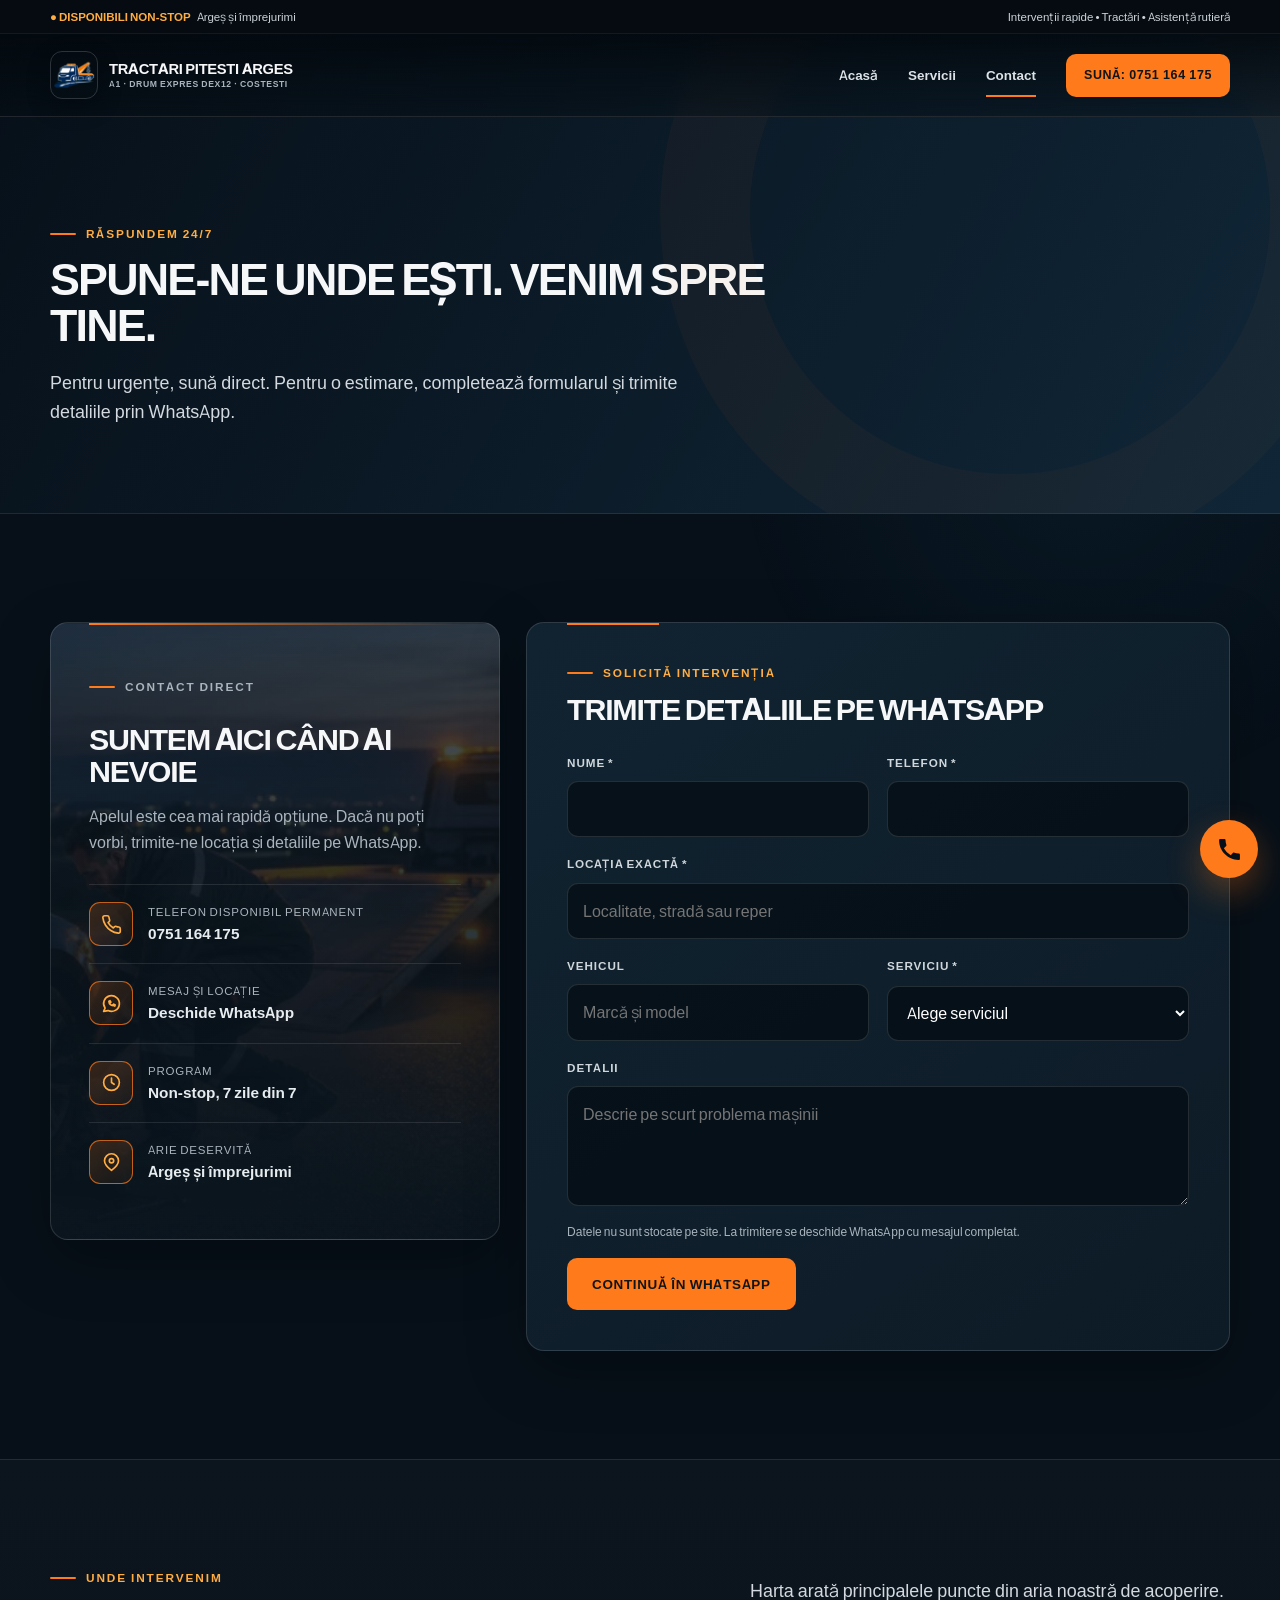
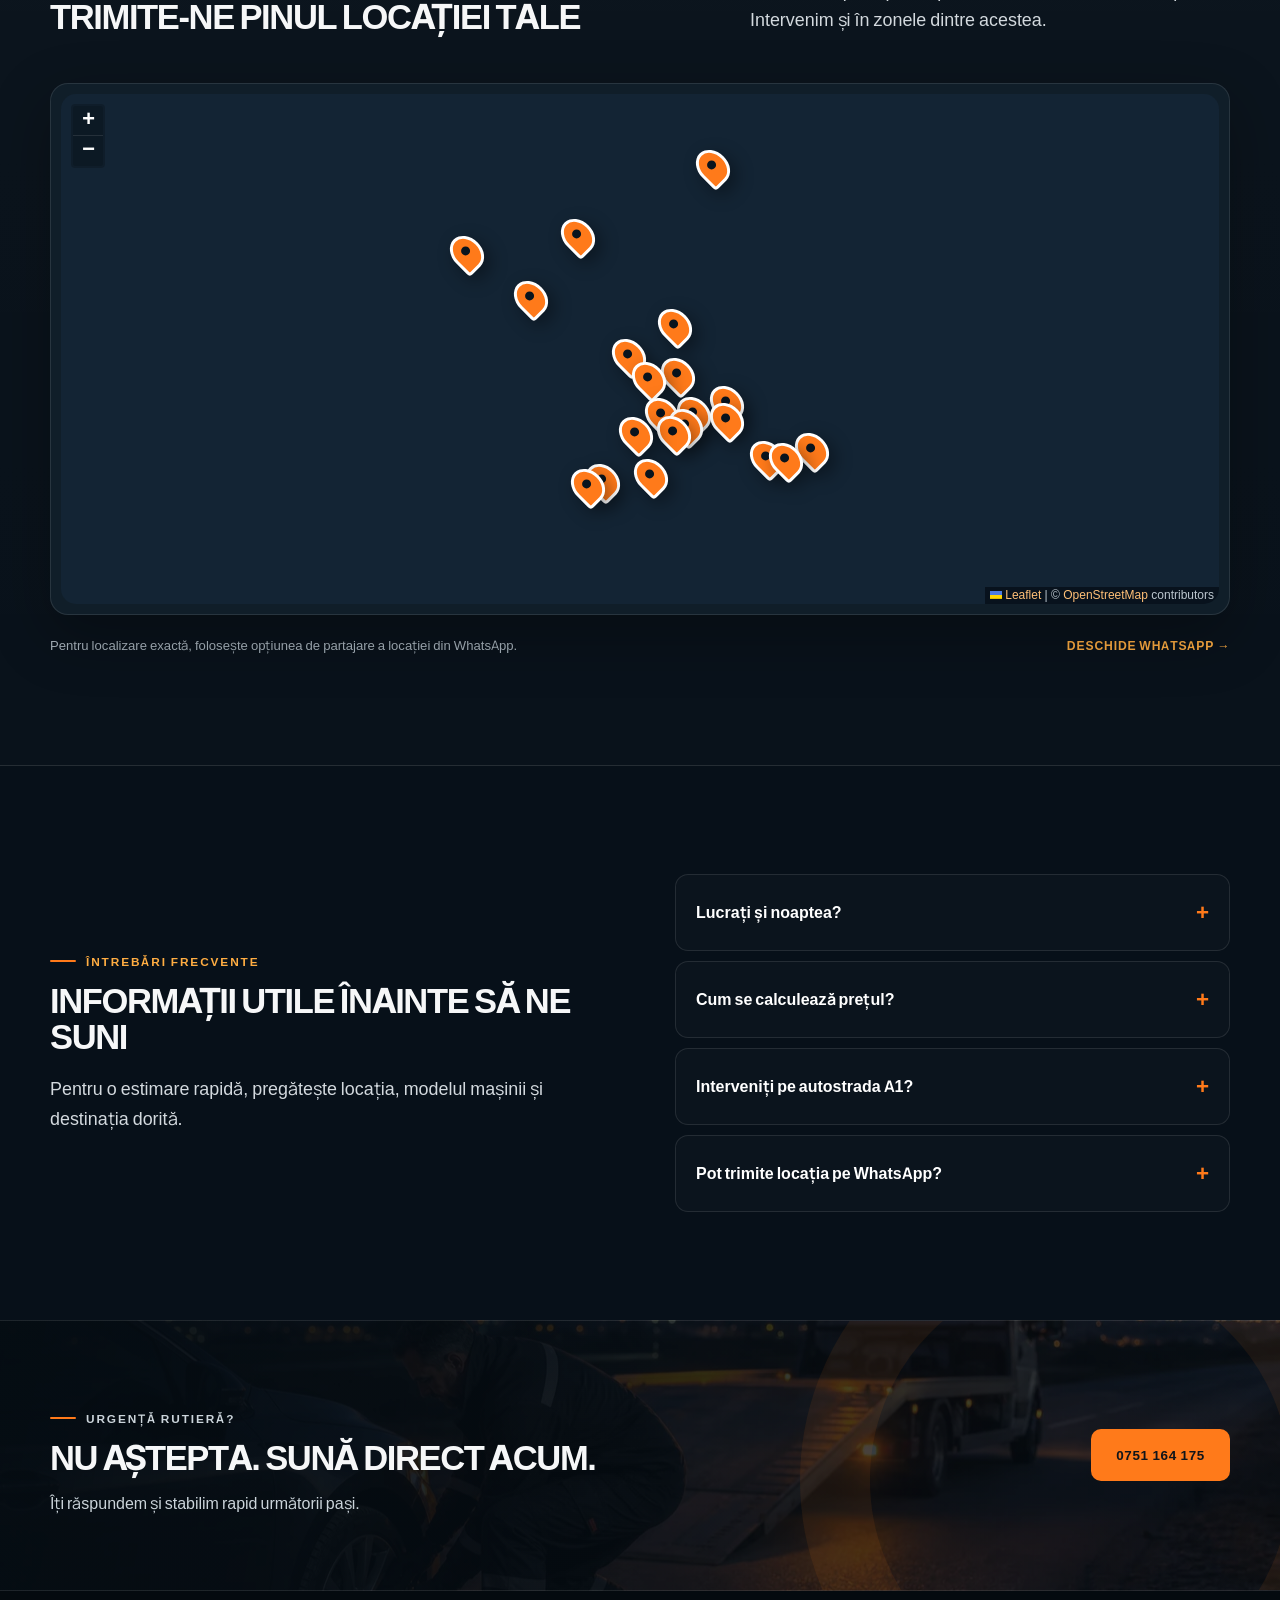
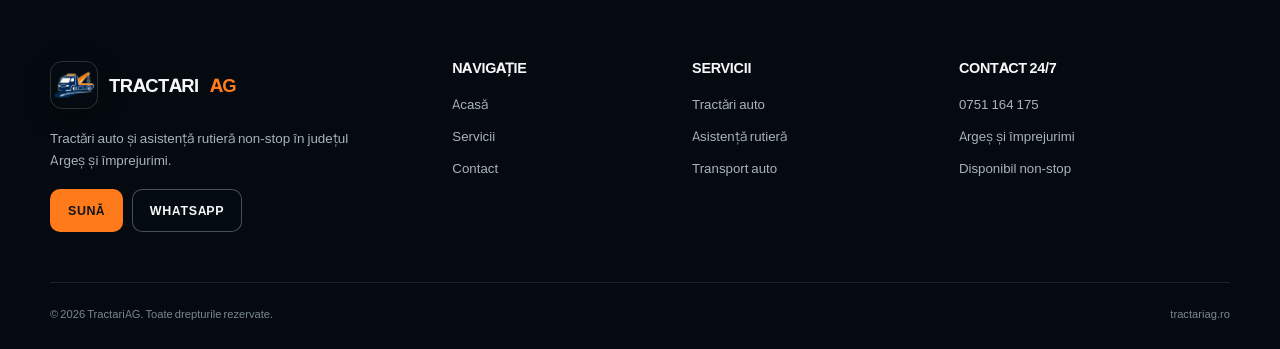
==== commit 6cd8d41e: "Refine header branding and service prices" ====
--- a/contact.html
+++ b/contact.html
@@ -22,12 +22,13 @@
       property="og:image"
       content="https://tractariag.ro/assets/images/asistenta.webp"
     />
-    <link rel="icon" href="logo/favicon.ico" sizes="any" />
-    <link rel="icon" href="logo/favicon-96x96.png" type="image/png" sizes="96x96" />
-    <link rel="apple-touch-icon" href="logo/apple-touch-icon.png" sizes="180x180" />
+    <link rel="icon" href="./logo/favicon.ico?v=20260807" type="image/x-icon" sizes="any" />
+    <link rel="shortcut icon" href="./logo/favicon.ico?v=20260807" type="image/x-icon" />
+    <link rel="icon" href="./logo/favicon-96x96.png?v=20260807" type="image/png" sizes="96x96" />
+    <link rel="apple-touch-icon" href="./logo/apple-touch-icon.png?v=20260807" sizes="180x180" />
     <link rel="manifest" href="logo/site.webmanifest" />
     <link rel="stylesheet" href="assets/vendor/leaflet.css" />
-    <link rel="stylesheet" href="assets/css/style.min.css" />
+    <link rel="stylesheet" href="assets/css/style.min.css?v=20260807-3" />
     <script type="application/ld+json">
       {
         "@context": "https://schema.org",
@@ -58,8 +59,8 @@
     </div>
     <header class="site-header">
       <div class="container header-inner">
-        <a class="brand" href="index.html" aria-label="TractariAG - Acasă"
-          ><img class="brand-logo" src="logo/favicon-96x96.png" alt="" width="48" height="48" />Tractari<span class="accent">AG</span></a
+        <a class="brand" href="index.html" aria-label="Tractari Pitesti Arges - Acasă"
+          ><img class="brand-logo" src="logo/favicon-96x96.png" alt="" width="48" height="48" /><span class="brand-copy"><strong>Tractari Pitesti Arges</strong><small>A1 · Drum Expres DEx12 · Costesti</small></span></a
         ><button
           class="menu-toggle"
           type="button"
@@ -366,7 +367,7 @@
         /></svg
     ></a>
     <script src="assets/vendor/leaflet.js" defer></script>
-    <script src="assets/js/main.min.js" defer></script>
+    <script src="assets/js/main.min.js?v=20260807-2" defer></script>
     <script src="assets/js/map.min.js" defer></script>
   </body>
 </html>
--- a/assets/css/style.min.css
+++ b/assets/css/style.min.css
@@ -1 +1,3 @@
-@font-face{font-family:Manrope;src:url('../fonts/manrope-400.woff2') format('woff2');font-weight:400;font-style:normal;font-display:swap}@font-face{font-family:Manrope;src:url('../fonts/manrope-600.woff2') format('woff2');font-weight:600;font-style:normal;font-display:swap}@font-face{font-family:Manrope;src:url('../fonts/manrope-700.woff2') format('woff2');font-weight:700;font-style:normal;font-display:swap}@font-face{font-family:'Barlow Condensed';src:url('../fonts/barlow-condensed-700.woff2') format('woff2');font-weight:700;font-style:normal;font-display:swap}@font-face{font-family:Archivo;src:url('../fonts/archivo-700.woff2') format('woff2');font-weight:700;font-style:normal;font-display:swap}@font-face{font-family:'Inter Tight';src:url('../fonts/inter-tight-700.woff2') format('woff2');font-weight:700;font-style:normal;font-display:swap}:root{--bg:#071019;--bg-soft:#0b1722;--surface:#101f2c;--surface-2:#142837;--text:#f6f7f8;--muted:#a9b4bd;--line:rgba(255,255,255,.1);--accent:#ff7a1a;--accent-2:#ffad42;--success:#34c782;--shadow:0 20px 60px rgba(0,0,0,.32);--radius:18px;--container:min(1180px,calc(100% - 40px))}*{box-sizing:border-box}html{scroll-behavior:smooth}body{margin:0;background:var(--bg);color:var(--text);font-family:Manrope,Arial,sans-serif;line-height:1.65;-webkit-font-smoothing:antialiased;overflow-x:hidden}::selection{background:var(--accent);color:#090b0d}body::before{content:"";position:fixed;inset:0;pointer-events:none;z-index:-1;background:radial-gradient(circle at 15% 15%,rgba(255,122,26,.055),transparent 27%),radial-gradient(circle at 85% 50%,rgba(30,112,164,.08),transparent 30%)}img{max-width:100%;display:block}a{color:inherit;text-decoration:none}button,input,select,textarea{font:inherit}a,button{-webkit-tap-highlight-color:transparent}:focus-visible{outline:3px solid var(--accent-2);outline-offset:4px}.skip-link{position:fixed;top:10px;left:10px;z-index:1000;background:var(--accent);color:#081019;padding:10px 16px;border-radius:8px;transform:translateY(-150%)}.skip-link:focus{transform:none}.container{width:var(--container);margin-inline:auto}.eyebrow{display:flex;align-items:center;gap:10px;color:var(--accent-2);font-size:.74rem;font-weight:700;letter-spacing:.16em;text-transform:uppercase;margin:0 0 12px}.eyebrow::before{content:"";width:26px;height:2px;background:var(--accent);border-radius:2px}h1,h2,h3{font-family:'Inter Tight',Manrope,Arial,sans-serif;text-transform:uppercase;line-height:1.03;letter-spacing:-.04em;margin:0;font-weight:700}h1{font-size:clamp(2.15rem,3.7vw,3.65rem);max-width:760px}h2{font-size:clamp(1.65rem,2.7vw,2.5rem)}h3{font-size:clamp(1.08rem,1.4vw,1.3rem);letter-spacing:-.015em}p{margin:0}.lead{font-size:clamp(1rem,1.4vw,1.16rem);color:#d3d9de;max-width:660px}.muted{color:var(--muted)}.accent{color:var(--accent)}.mt-20{margin-top:20px}.mt-22{margin-top:22px}.form-heading{font-size:1.9rem;margin-bottom:28px}.section{padding:108px 0;position:relative}.section.alt{background:linear-gradient(180deg,rgba(255,255,255,.025),rgba(255,255,255,.012));border-block:1px solid var(--line)}.section-head{display:flex;align-items:end;justify-content:space-between;gap:40px;margin-bottom:48px}.section-head .lead{max-width:480px}.btn{display:inline-flex;align-items:center;justify-content:center;gap:10px;min-height:52px;padding:0 24px;border:1px solid transparent;border-radius:10px;background:var(--accent);color:#10151a;font-size:.84rem;font-weight:800;text-transform:uppercase;letter-spacing:.05em;cursor:pointer;transition:transform .25s,box-shadow .25s,background .25s}.btn:hover{transform:translateY(-2px);background:#ff913e;box-shadow:0 13px 34px rgba(255,122,26,.2)}.btn-outline{background:rgba(7,16,25,.36);border-color:rgba(255,255,255,.28);color:var(--text);backdrop-filter:blur(10px)}.btn-outline:hover{background:rgba(255,255,255,.08);box-shadow:none}.btn-small{min-height:43px;padding:0 17px;font-size:.78rem}.topbar{height:34px;background:#050b11;border-bottom:1px solid rgba(255,255,255,.06);font-size:.72rem;color:#ccd3d8}.topbar .container{height:100%;display:flex;align-items:center;justify-content:space-between}.topbar strong{color:var(--accent-2)}.site-header{position:absolute;top:34px;left:0;right:0;z-index:100;border-bottom:1px solid rgba(255,255,255,.12);background:linear-gradient(180deg,rgba(3,9,14,.88),rgba(3,9,14,.3));backdrop-filter:blur(12px)}.site-header.is-scrolled{position:fixed;top:0;background:rgba(5,12,18,.95);box-shadow:0 12px 38px rgba(0,0,0,.3);animation:headerIn .25s ease both}@keyframes headerIn{from{transform:translateY(-12px);opacity:.7}to{transform:none;opacity:1}}.header-inner{height:82px;display:flex;align-items:center;justify-content:space-between;gap:24px}.brand{display:flex;align-items:center;gap:11px;font-family:'Inter Tight',Manrope,Arial,sans-serif;font-size:1.15rem;font-weight:700;letter-spacing:-.025em;text-transform:uppercase}.brand-logo{flex:0 0 48px;width:48px;height:48px;display:block;object-fit:cover;border:1px solid rgba(255,255,255,.16);border-radius:12px;box-shadow:0 8px 24px rgba(0,0,0,.24)}.site-nav{display:flex;align-items:center;gap:30px}.mobile-nav-intro,.nav-arrow,.nav-copy small,.nav-index{display:none}.site-nav>a:not(.btn){position:relative;color:#dce2e6;font-size:.84rem;font-weight:600}.site-nav>a:not(.btn)::after{content:"";position:absolute;left:0;right:100%;bottom:-11px;height:2px;background:var(--accent);transition:right .25s}.site-nav>a:hover::after,.site-nav>a[aria-current=page]::after{right:0}.menu-toggle{display:none;width:46px;height:46px;padding:0;border:1px solid var(--line);border-radius:12px;background:rgba(255,255,255,.04);cursor:pointer}.menu-toggle span{display:block;width:21px;height:2px;margin:5px auto;background:#fff;transition:.25s}.hero{min-height:760px;display:flex;align-items:center;padding:174px 0 100px;position:relative;isolation:isolate;background:#071019}.hero::before{content:"";position:absolute;inset:0;z-index:-2;background-image:linear-gradient(90deg,rgba(3,9,14,.98) 0,rgba(3,9,14,.84) 38%,rgba(3,9,14,.18) 74%,rgba(3,9,14,.5) 100%),linear-gradient(0deg,#071019 0,transparent 24%),image-set(url('../images/hero-960.webp') 1x,url('../images/hero.webp') 2x);background-size:cover;background-position:center}.hero::after{content:"";position:absolute;width:260px;height:260px;border:1px solid rgba(255,122,26,.09);border-radius:50%;left:-170px;top:230px;z-index:-1}@keyframes scanLine{0%,100%{transform:translateX(-24px);opacity:.25}50%{transform:translateX(24px);opacity:.75}}@keyframes slowPulse{50%{transform:scale(1.08);opacity:.6}}.hero-content{max-width:790px}.hero h1 span{display:block;color:var(--accent)}.hero .lead{margin:24px 0 32px}.hero-actions{display:flex;flex-wrap:wrap;gap:12px}.hero-facts{display:grid;grid-template-columns:repeat(3,max-content);gap:42px;margin-top:56px;padding-top:27px;border-top:1px solid rgba(255,255,255,.18)}.hero-fact strong{display:block;font-family:'Inter Tight',Manrope,Arial,sans-serif;font-size:1.3rem;line-height:1;color:#fff;font-weight:700;letter-spacing:-.03em}.hero-fact span{font-size:.73rem;color:var(--muted);text-transform:uppercase;letter-spacing:.08em}.floating-call{position:fixed;right:22px;bottom:22px;z-index:90;width:58px;height:58px;display:grid;place-items:center;padding:0;border-radius:50%;background:var(--accent);color:#071019;box-shadow:0 14px 35px rgba(255,122,26,.32);animation:callPulse 2.8s infinite}.floating-call::after{display:none}.floating-call svg{width:25px;fill:currentColor}@keyframes callPulse{0%,100%{box-shadow:0 14px 35px rgba(255,122,26,.37),0 0 0 0 rgba(255,122,26,.3)}50%{box-shadow:0 14px 35px rgba(255,122,26,.37),0 0 0 13px rgba(255,122,26,0)}}.quick-bar{position:relative;margin-top:-55px;z-index:5}.quick-grid{display:grid;grid-template-columns:1.25fr 1fr 1fr 1fr;background:var(--surface);border:1px solid var(--line);border-radius:var(--radius);box-shadow:var(--shadow);overflow:hidden}.quick-intro{padding:28px;background:linear-gradient(135deg,var(--accent),#ff9f3a);color:#0b1218}.quick-intro h2{font-size:1.35rem}.quick-intro p{font-size:.8rem;margin-top:5px;font-weight:600}.quick-item{padding:27px;border-left:1px solid var(--line);transition:background .25s}.quick-item:hover{background:rgba(255,255,255,.025)}.quick-item span{display:block;color:var(--accent-2);font-size:.72rem;font-weight:700;text-transform:uppercase;letter-spacing:.1em;margin-bottom:7px}.quick-item strong{font-size:.91rem}.split{display:grid;grid-template-columns:1fr 1fr;gap:70px;align-items:center}.media-frame{position:relative;border-radius:var(--radius);overflow:hidden;box-shadow:var(--shadow);border:1px solid var(--line)}.media-frame::after{content:"";position:absolute;inset:0;border:1px solid rgba(255,255,255,.08);border-radius:inherit;pointer-events:none}.media-frame img{width:100%;height:auto;aspect-ratio:3/2;object-fit:cover;transition:transform .8s ease}.media-frame:hover img{transform:scale(1.035)}.media-badge{position:absolute;right:18px;bottom:18px;padding:15px 18px;border-radius:13px;background:rgba(7,16,25,.9);border:1px solid var(--line);backdrop-filter:blur(10px)}.media-badge strong{display:block;color:var(--accent);font-size:1.4rem}.media-badge span{font-size:.72rem;color:var(--muted)}.feature-list{display:grid;gap:14px;margin:30px 0}.feature{display:flex;align-items:flex-start;gap:13px;color:#d8dfe3}.feature-icon{flex:0 0 28px;height:28px;display:grid;place-items:center;border-radius:8px;background:rgba(255,122,26,.13);color:var(--accent);font-weight:800}.cards{display:grid;grid-template-columns:1fr;gap:0;border-top:1px solid var(--line)}.card{position:relative;display:grid;grid-template-columns:56px minmax(180px,.7fr) 1fr auto;align-items:center;gap:24px;padding:28px 0;border:0;border-bottom:1px solid var(--line);border-radius:0;background:0 0;transition:border-color .45s cubic-bezier(.22,1,.36,1);overflow:visible}.card::before{content:"";position:absolute;left:0;right:auto;bottom:-1px;width:0;height:1px;background:linear-gradient(90deg,var(--accent),rgba(255,122,26,.12),transparent);transition:width .55s cubic-bezier(.22,1,.36,1)}.card::after{display:none}.card h3,.card-link{transition:color .4s cubic-bezier(.22,1,.36,1),transform .4s cubic-bezier(.22,1,.36,1)}.card-icon{width:46px;height:46px;display:grid;place-items:center;margin:0;border:1px solid rgba(255,122,26,.35);border-radius:50%;color:var(--accent);font-size:.76rem;font-weight:800;letter-spacing:.06em;transition:color .45s cubic-bezier(.22,1,.36,1),border-color .45s cubic-bezier(.22,1,.36,1),background .45s cubic-bezier(.22,1,.36,1),box-shadow .45s cubic-bezier(.22,1,.36,1),transform .45s cubic-bezier(.22,1,.36,1)}.card p{color:var(--muted);font-size:.9rem;margin:0;max-width:560px}.card-link{display:inline-flex;margin:0;color:var(--accent-2);font-size:.76rem;font-weight:700;text-transform:uppercase;letter-spacing:.07em;white-space:nowrap}.trust-grid{display:grid;grid-template-columns:repeat(4,1fr);gap:1px;background:var(--line);border:1px solid var(--line);border-radius:var(--radius);overflow:hidden}.trust-item{padding:35px 26px;background:var(--bg-soft)}.trust-item strong{font-family:'Inter Tight',Manrope,Arial,sans-serif;font-size:1.6rem;color:var(--accent);line-height:1;font-weight:700;letter-spacing:-.035em}.trust-item span{display:block;margin-top:8px;font-size:.76rem;text-transform:uppercase;color:#dce1e5;letter-spacing:.07em}.map-wrap{position:relative}.map-shell{position:relative;padding:10px;background:#101e29;border:1px solid var(--line);border-radius:var(--radius);box-shadow:var(--shadow);overflow:hidden}#service-map{height:510px;border-radius:15px;background:#132434;z-index:1}.leaflet-container{cursor:grab}.leaflet-container.leaflet-dragging{cursor:grabbing}.leaflet-tile-pane{filter:grayscale(.35) invert(.86) hue-rotate(170deg) brightness(.7) contrast(1.25)}.leaflet-control-attribution{background:rgba(7,16,25,.85)!important;color:#bcc7cf!important}.leaflet-control-attribution a{color:#ffc077!important}.leaflet-bar a{background:#0c1924!important;color:#fff!important;border-color:var(--line)!important}.leaflet-bar a:hover{background:#183044!important}.custom-map-marker{background:0 0;border:0}.custom-map-marker span{display:block;width:30px;height:38px;background:var(--accent);border:3px solid #fff;border-radius:50% 50% 50% 4px;transform:rotate(-45deg);box-shadow:0 8px 18px rgba(0,0,0,.4)}.custom-map-marker span::after{content:"";position:absolute;width:9px;height:9px;border-radius:50%;background:#09141e;left:8px;top:9px}.leaflet-popup-content-wrapper,.leaflet-popup-tip{background:#0c1924;color:#fff}.leaflet-popup-content{min-width:170px;margin:16px}.leaflet-popup-content strong{display:block;font-family:'Inter Tight',Manrope,Arial,sans-serif;font-size:1rem;text-transform:uppercase;font-weight:700}.leaflet-popup-content span{display:block;color:#aebac3;font-size:.76rem;line-height:1.45;margin:5px 0 12px}.leaflet-popup-content a{display:inline-flex;padding:7px 11px;border-radius:7px;background:var(--accent);color:#0a1117;font-size:.72rem;font-weight:800;text-transform:uppercase}.map-note{display:flex;align-items:center;justify-content:space-between;gap:20px;margin-top:20px;color:var(--muted);font-size:.82rem}.cta{padding:74px 0;position:relative;overflow:hidden;background:linear-gradient(100deg,rgba(5,12,18,.98),rgba(5,12,18,.7)),url('../images/asistenta.webp') center 52%/cover;border-block:1px solid var(--line)}.cta::after{content:"";position:absolute;inset:auto -80px -170px auto;width:420px;height:420px;border:70px solid rgba(255,122,26,.08);border-radius:50%}.cta-inner{position:relative;z-index:1;display:flex;align-items:center;justify-content:space-between;gap:40px}.cta h2{max-width:650px}.cta p{margin-top:14px;color:#cbd4da}.page-hero{padding:190px 0 86px;position:relative;overflow:hidden;background:linear-gradient(120deg,#071019,#102637);border-bottom:1px solid var(--line)}.page-hero::before{display:none}.page-hero::after{content:"";position:absolute;right:-80px;top:-170px;width:520px;height:520px;border-radius:50%;border:90px solid rgba(255,122,26,.035)}.page-hero h1{font-size:clamp(2.05rem,3.5vw,3.2rem)}.page-hero .lead{margin-top:20px}.breadcrumbs{display:flex;gap:9px;align-items:center;font-size:.74rem;text-transform:uppercase;letter-spacing:.08em;color:var(--muted);margin-bottom:25px}.breadcrumbs a{color:var(--accent-2)}.service-row{display:grid;grid-template-columns:1fr 1.15fr;gap:42px;padding:34px 0;border-top:1px solid var(--line);align-items:start}.service-number{font-family:'Inter Tight',Manrope,Arial,sans-serif;color:var(--accent);font-size:.85rem;font-weight:700}.service-row h3{font-size:1.45rem;margin-top:8px}.service-copy p{color:var(--muted)}.price{display:flex;justify-content:space-between;align-items:center;gap:20px;margin-top:18px;padding-top:18px;border-top:1px solid var(--line);font-size:.8rem;color:#dce3e7}.price strong{font-size:1.15rem;color:var(--accent-2)}.notice{padding:18px 20px;border-radius:13px;background:rgba(255,122,26,.09);border:1px solid rgba(255,122,26,.22);font-size:.82rem;color:#e8d5c6;margin-top:28px}.steps{display:grid;grid-template-columns:repeat(3,1fr);gap:20px;counter-reset:steps}.step{padding:30px;border:1px solid var(--line);border-radius:18px;background:var(--surface);counter-increment:steps}.step::before{content:"0" counter(steps);font-family:'Inter Tight',Manrope,Arial,sans-serif;font-size:2rem;color:var(--accent);font-weight:700}.step h3{margin:15px 0 10px}.step p{color:var(--muted);font-size:.88rem}.services-redesign h1,.services-redesign h2,.services-redesign h3{text-transform:none}.svc-hero{position:relative;isolation:isolate;min-height:680px;display:flex;align-items:flex-end;padding:190px 0 96px;overflow:hidden;border-bottom:1px solid rgba(255,255,255,.11);background:#071019}.svc-hero::before{content:"";position:absolute;z-index:-2;inset:0;background-image:linear-gradient(90deg,rgba(3,10,16,.98) 0,rgba(3,10,16,.9) 43%,rgba(3,10,16,.32) 75%,rgba(3,10,16,.58) 100%),linear-gradient(0deg,#071019 0,transparent 32%),url('../images/asistenta.webp');background-size:cover;background-position:center 54%}.svc-hero::after{content:"";position:absolute;z-index:-1;inset:0;background:linear-gradient(115deg,transparent 56%,rgba(255,255,255,.035) 56.1%,transparent 56.35%);pointer-events:none}.svc-hero-grid{display:grid;grid-template-columns:minmax(0,1fr) 340px;gap:92px;align-items:end}.svc-hero-copy h1{max-width:680px;font-size:clamp(2.35rem,4.2vw,3.55rem);letter-spacing:-.045em}.svc-hero-copy .lead{max-width:620px;margin:24px 0 32px}.svc-hero-aside{padding:6px 0 4px 34px;border-left:1px solid rgba(255,255,255,.25)}.svc-live{display:flex;align-items:center;gap:10px;margin-bottom:24px;color:#dce3e8;font-size:.73rem;font-weight:700;letter-spacing:.1em;text-transform:uppercase}.svc-live span{width:7px;height:7px;border-radius:50%;background:var(--accent);box-shadow:0 0 0 5px rgba(255,122,26,.12);animation:svcPulse 2.8s ease-in-out infinite}.svc-hero-rate{display:flex;justify-content:space-between;align-items:baseline;gap:18px;padding:17px 0;border-top:1px solid rgba(255,255,255,.14)}.svc-hero-rate span{color:var(--muted);font-size:.75rem;text-transform:uppercase;letter-spacing:.08em}.svc-hero-rate strong{font-family:'Inter Tight',Manrope,Arial,sans-serif;color:#fff;font-size:1.3rem;letter-spacing:-.025em}.svc-location-link,.svc-text-link{display:inline-flex;align-items:center;gap:10px;margin-top:20px;color:var(--accent-2);font-size:.76rem;font-weight:800;letter-spacing:.06em;text-transform:uppercase}.svc-location-link span,.svc-text-link span{transition:transform .35s cubic-bezier(.22,1,.36,1)}.svc-hero-track{position:absolute;left:0;right:0;bottom:0;height:2px;overflow:hidden;background:rgba(255,255,255,.05)}.svc-hero-track span{display:block;width:18%;height:100%;background:linear-gradient(90deg,transparent,var(--accent),transparent);animation:svcTrack 8s ease-in-out infinite}@keyframes svcPulse{50%{box-shadow:0 0 0 9px rgba(255,122,26,0)}}@keyframes svcTrack{0%{transform:translateX(-100%);opacity:0}15%,80%{opacity:.8}100%{transform:translateX(650%);opacity:0}}.svc-services{padding-block:112px;background:linear-gradient(180deg,#071019,#08151f)}.svc-section-head{display:flex;align-items:flex-end;justify-content:space-between;gap:70px;margin-bottom:52px}.svc-section-head>div{max-width:600px}.svc-section-head .lead{max-width:470px;font-size:1rem}.svc-list{border-top:1px solid rgba(255,255,255,.16)}.svc-item{position:relative;isolation:isolate;display:grid;grid-template-columns:42px minmax(225px,.8fr) minmax(300px,1.25fr) 145px;gap:30px;align-items:center;padding:42px 24px;border-bottom:1px solid rgba(255,255,255,.12);overflow:hidden;background-image:linear-gradient(var(--accent),var(--accent)),linear-gradient(var(--accent),var(--accent)),linear-gradient(rgba(255,255,255,.28),rgba(255,255,255,.28)),linear-gradient(rgba(255,255,255,.28),rgba(255,255,255,.28));background-repeat:no-repeat;background-position:left bottom,left bottom,right top,right top;background-size:2px 30px,62px 1px,1px 30px,62px 1px;transition:border-color .4s ease,background-size .55s cubic-bezier(.22,1,.36,1)}.svc-item::before{content:"";position:absolute;z-index:-1;inset:1px 0;background:linear-gradient(90deg,rgba(255,122,26,.055),rgba(255,122,26,.012) 53%,transparent);opacity:0;transition:opacity .5s cubic-bezier(.22,1,.36,1)}.svc-item::after{content:"";position:absolute;left:0;bottom:-1px;width:100%;height:1px;background:linear-gradient(90deg,var(--accent),rgba(255,122,26,.2),transparent 72%);transform:scaleX(.08);transform-origin:left;opacity:.45;transition:transform .65s cubic-bezier(.22,1,.36,1),opacity .4s}.svc-index{align-self:start;padding-top:13px;color:var(--accent);font-size:.68rem;font-weight:800;letter-spacing:.12em}.svc-index::after{content:"";display:block;width:18px;height:1px;margin-top:8px;background:var(--accent);transform-origin:left;animation:svcDash 4.8s ease-in-out infinite}.svc-item:nth-child(2) .svc-index::after{animation-delay:-1.2s}.svc-item:nth-child(3) .svc-index::after{animation-delay:-2.4s}.svc-item:nth-child(4) .svc-index::after{animation-delay:-3.6s}@keyframes svcDash{0%,100%{transform:scaleX(.55);opacity:.45}50%{transform:scaleX(1);opacity:1}}.svc-title{display:flex;align-items:center;gap:17px}.svc-title h3{font-size:clamp(1.15rem,1.65vw,1.45rem);line-height:1.12;transition:color .4s ease}.svc-icon{flex:0 0 46px;width:46px;height:46px;display:grid;place-items:center;border:1px solid rgba(255,122,26,.38);border-radius:12px;color:var(--accent-2);background:rgba(255,122,26,.035);transition:color .45s ease,border-color .45s ease,background .45s ease,transform .45s cubic-bezier(.22,1,.36,1)}.svc-icon svg{width:23px;height:23px;fill:none;stroke:currentColor;stroke-width:1.65;stroke-linecap:round;stroke-linejoin:round}.svc-details p{max-width:560px;color:var(--muted);font-size:.88rem;line-height:1.7}.svc-details ul{display:flex;flex-wrap:wrap;gap:8px 22px;margin:13px 0 0;padding:0;list-style:none}.svc-details li{position:relative;padding-left:13px;color:#d7dee3;font-size:.71rem;font-weight:600}.svc-details li::before{content:"";position:absolute;left:0;top:.55em;width:4px;height:4px;border-radius:50%;background:var(--accent)}.svc-price{text-align:right}.svc-price small,.svc-price span{display:block;color:var(--muted);font-size:.65rem;letter-spacing:.08em;text-transform:uppercase}.svc-price strong{display:block;margin:3px 0;font-family:'Inter Tight',Manrope,Arial,sans-serif;color:var(--accent-2);font-size:1.22rem;line-height:1.1;letter-spacing:-.025em;white-space:nowrap;transition:color .4s ease,transform .45s cubic-bezier(.22,1,.36,1)}.svc-pricing{padding-block:112px;background:#0a1721;border-block:1px solid rgba(255,255,255,.1)}.svc-pricing-grid{display:grid;grid-template-columns:1.06fr .94fr;gap:82px;align-items:stretch}.svc-pricing-media{position:relative;min-height:440px;margin:0;padding:0 0 22px 22px}.svc-pricing-media::before{content:"";position:absolute;left:0;bottom:0;width:45%;height:58%;border-left:2px solid var(--accent);border-bottom:2px solid var(--accent);opacity:.8}.svc-pricing-media::after{content:"";position:absolute;right:-16px;top:-16px;width:72px;height:72px;border-top:1px solid rgba(255,255,255,.24);border-right:1px solid rgba(255,255,255,.24)}.svc-pricing-media picture{display:block;position:absolute;inset:0 0 22px 22px;overflow:hidden}.svc-pricing-media img{width:100%;height:100%;object-fit:cover;object-position:67% center;filter:saturate(.82) contrast(1.04);transition:transform 1s cubic-bezier(.22,1,.36,1)}.svc-pricing-media figcaption{position:absolute;right:0;bottom:0;max-width:310px;padding:13px 16px;background:rgba(5,13,20,.92);border-left:2px solid var(--accent);color:#d9e0e4;font-size:.72rem;letter-spacing:.025em;backdrop-filter:blur(8px)}.svc-pricing-copy h2{max-width:580px}.svc-pricing-copy .lead{margin-top:22px;font-size:1rem}.svc-rates{margin-top:36px;border-top:1px solid rgba(255,255,255,.15)}.svc-rates>div{display:grid;grid-template-columns:38px 1fr auto;gap:16px;align-items:baseline;padding:20px 0;border-bottom:1px solid rgba(255,255,255,.12)}.svc-rates span{color:var(--accent);font-size:.68rem;font-weight:800;letter-spacing:.1em}.svc-rates p{color:var(--muted);font-size:.78rem;text-transform:uppercase;letter-spacing:.07em}.svc-rates strong{font-family:'Inter Tight',Manrope,Arial,sans-serif;font-size:1.25rem;color:#fff;letter-spacing:-.025em}.svc-disclaimer{margin-top:20px;padding-left:14px;border-left:2px solid rgba(255,122,26,.65);color:#929fa8;font-size:.74rem;line-height:1.6}.svc-process{padding-block:108px;background:#071019}.svc-route{position:relative;display:grid;grid-template-columns:repeat(3,1fr);gap:58px;margin:0;padding:0;list-style:none}.svc-route::before{content:"";position:absolute;left:0;right:0;top:18px;height:1px;background:rgba(255,255,255,.16)}.svc-route::after{content:"";position:absolute;left:0;top:17px;width:18%;height:2px;background:linear-gradient(90deg,transparent,var(--accent),transparent);animation:svcRoute 9s ease-in-out infinite}@keyframes svcRoute{0%{transform:translateX(-70%);opacity:0}20%,75%{opacity:.75}100%{transform:translateX(530%);opacity:0}}.svc-route li{position:relative;padding:56px 34px 0 0}.svc-route li>span{position:absolute;z-index:1;top:0;left:0;width:36px;height:36px;display:grid;place-items:center;border:1px solid rgba(255,122,26,.6);border-radius:50%;background:#071019;color:var(--accent-2);font-size:.66rem;font-weight:800}.svc-route h3{font-size:1.2rem}.svc-route p{max-width:310px;margin-top:10px;color:var(--muted);font-size:.84rem}.svc-map{padding-block:108px;background:linear-gradient(180deg,#08151f,#071019);border-top:1px solid rgba(255,255,255,.08)}.svc-map .map-shell{border-radius:12px;padding:8px}.svc-map #service-map{border-radius:8px}.svc-map .map-note{margin-top:18px}.svc-text-link{margin-top:0}.svc-cta h2{max-width:720px}.home-redesign h1,.home-redesign h2,.home-redesign h3{text-transform:none}.home-hero{position:relative;isolation:isolate;min-height:720px;display:flex;align-items:flex-end;padding:190px 0 98px;overflow:hidden;border-bottom:1px solid rgba(255,255,255,.11);background:#071019}.home-hero::before{content:"";position:absolute;z-index:-2;inset:0;background-image:linear-gradient(90deg,rgba(3,9,14,.98) 0,rgba(3,9,14,.88) 42%,rgba(3,9,14,.16) 74%,rgba(3,9,14,.46) 100%),linear-gradient(0deg,#071019 0,transparent 31%),image-set(url('../images/hero-960.webp') 1x,url('../images/hero.webp') 2x);background-size:cover;background-position:center}.home-hero::after{content:"";position:absolute;z-index:-1;inset:0;background:linear-gradient(115deg,transparent 58%,rgba(255,255,255,.04) 58.1%,transparent 58.35%);pointer-events:none}.home-hero-grid{display:grid;grid-template-columns:minmax(0,1fr) 340px;gap:92px;align-items:end}.home-hero-copy h1{max-width:690px;font-size:clamp(2.4rem,4.25vw,3.65rem);letter-spacing:-.047em}.home-hero-copy h1 span{display:block;color:var(--accent)}.home-hero-copy .lead{max-width:620px;margin:24px 0 32px}.home-hero-aside{padding:6px 0 4px 34px;border-left:1px solid rgba(255,255,255,.25)}.home-flow{position:relative;background:#091722;border-bottom:1px solid rgba(255,255,255,.1)}.home-flow::after{content:"";position:absolute;left:0;bottom:-1px;width:18%;height:1px;background:linear-gradient(90deg,var(--accent),transparent);animation:homeFlowLine 7s ease-in-out infinite}.home-flow-grid{display:grid;grid-template-columns:.8fr 1.7fr;gap:70px;align-items:center;min-height:132px}.home-flow-intro{padding-right:38px;border-right:1px solid rgba(255,255,255,.13)}.home-flow-intro span{display:block;color:var(--accent-2);font-size:.68rem;font-weight:800;letter-spacing:.12em;text-transform:uppercase}.home-flow-intro strong{display:block;margin-top:5px;font-family:'Inter Tight',Manrope,Arial,sans-serif;font-size:1.12rem}.home-flow ol{display:grid;grid-template-columns:repeat(3,1fr);gap:34px;margin:0;padding:0;list-style:none}.home-flow li{display:flex;align-items:center;gap:13px}.home-flow li span{flex:0 0 30px;width:30px;height:30px;display:grid;place-items:center;border:1px solid rgba(255,122,26,.52);border-radius:50%;color:var(--accent-2);font-size:.61rem;font-weight:800}.home-flow li strong{font-size:.76rem;letter-spacing:.035em;text-transform:uppercase}@keyframes homeFlowLine{0%,100%{transform:scaleX(.35);transform-origin:left;opacity:.35}50%{transform:scaleX(1);transform-origin:left;opacity:.9}}.home-intro{padding-block:112px;background:linear-gradient(180deg,#071019,#08141e)}.home-intro-grid{display:grid;grid-template-columns:1.04fr .96fr;gap:82px;align-items:stretch}.home-intro-media{position:relative;min-height:510px;margin:0;padding:20px 20px 0 0}.home-intro-media::before{content:"";position:absolute;right:0;top:0;width:44%;height:55%;border-top:1px solid rgba(255,255,255,.3);border-right:1px solid rgba(255,255,255,.3)}.home-intro-media::after{content:"";position:absolute;left:0;bottom:0;width:46%;height:58%;border-left:2px solid var(--accent);border-bottom:2px solid var(--accent)}.home-intro-media picture{position:absolute;inset:20px 20px 0 0;display:block;overflow:hidden}.home-intro-media img{width:100%;height:100%;object-fit:cover;object-position:54% center;filter:saturate(.82) contrast(1.04);transition:transform 1s cubic-bezier(.22,1,.36,1)}.home-intro-media figcaption{position:absolute;z-index:1;right:0;bottom:0;min-width:215px;padding:15px 18px;background:rgba(5,13,20,.93);border-left:2px solid var(--accent);backdrop-filter:blur(8px)}.home-intro-media figcaption span,.home-intro-media figcaption strong{display:block}.home-intro-media figcaption strong{font-family:'Inter Tight',Manrope,Arial,sans-serif;color:var(--accent-2);font-size:1.35rem;line-height:1}.home-intro-media figcaption span{margin-top:5px;color:var(--muted);font-size:.67rem;letter-spacing:.08em;text-transform:uppercase}.home-intro-copy{align-self:center}.home-intro-copy h2{max-width:560px}.home-intro-copy>.lead{margin-top:22px;font-size:1rem}.home-benefits{margin:34px 0 0;padding:0;border-top:1px solid rgba(255,255,255,.14);list-style:none}.home-benefits li{display:grid;grid-template-columns:34px 1fr;gap:15px;padding:19px 0;border-bottom:1px solid rgba(255,255,255,.11)}.home-benefits li>span{padding-top:2px;color:var(--accent);font-size:.66rem;font-weight:800;letter-spacing:.1em}.home-benefits p{color:var(--muted);font-size:.78rem}.home-benefits strong{display:block;margin-bottom:3px;color:#f1f4f6;font-size:.89rem}.home-services{padding-block:112px;background:#0a1721;border-block:1px solid rgba(255,255,255,.09)}.home-service-link{display:inline-flex;align-items:center;gap:8px;margin-top:12px;color:var(--accent-2);font-size:.69rem;font-weight:800;letter-spacing:.07em;text-transform:uppercase}.home-service-link span{transition:transform .35s cubic-bezier(.22,1,.36,1)}.home-proof{position:relative;isolation:isolate;overflow:hidden;padding-block:108px;background:#071019}.home-proof::before{content:"";position:absolute;z-index:-1;inset:0;background-image:linear-gradient(100deg,rgba(7,16,25,.98),rgba(7,16,25,.88)),url('../images/asistenta.webp');background-size:cover;background-position:center 55%;opacity:.48}.home-proof::after{content:"";position:absolute;z-index:-1;right:-5%;top:-80%;width:46%;height:250%;border-left:1px solid rgba(255,122,26,.1);transform:rotate(17deg)}.home-proof-grid{display:grid;grid-template-columns:.8fr 1.2fr;gap:90px;align-items:center}.home-proof-grid>div .lead{margin-top:20px;font-size:1rem}.home-proof-list{display:grid;grid-template-columns:1fr 1fr;margin:0;border-top:1px solid rgba(255,255,255,.18);border-left:1px solid rgba(255,255,255,.18)}.home-proof-list div{position:relative;padding:28px 26px;border-right:1px solid rgba(255,255,255,.18);border-bottom:1px solid rgba(255,255,255,.18);overflow:hidden}.home-proof-list div::after{content:"";position:absolute;left:0;bottom:0;width:36px;height:1px;background:var(--accent);transition:width .5s cubic-bezier(.22,1,.36,1)}.home-proof-list dt{font-family:'Inter Tight',Manrope,Arial,sans-serif;color:var(--accent-2);font-size:1.45rem;font-weight:700;letter-spacing:-.03em}.home-proof-list dd{margin:6px 0 0;color:#c2ccd3;font-size:.74rem;text-transform:uppercase;letter-spacing:.065em}.home-map{padding-block:108px;background:linear-gradient(180deg,#08151f,#071019);border-top:1px solid rgba(255,255,255,.08)}.home-map .map-shell{padding:8px;border-radius:12px}.home-map #service-map{border-radius:8px}.home-map .map-note{margin-top:18px}.home-cta h2{max-width:720px}.contact-grid{display:grid;grid-template-columns:.78fr 1.22fr;gap:26px;align-items:start}.contact-panel{position:sticky;top:108px;padding:38px;border:1px solid rgba(255,255,255,.13);border-radius:var(--radius);background:linear-gradient(180deg,rgba(9,20,29,.72),rgba(9,20,29,.97)),url('../images/asistenta-640.webp') center/cover;box-shadow:var(--shadow);overflow:hidden}.contact-panel::before{content:"";position:absolute;left:38px;right:38px;top:0;height:2px;background:linear-gradient(90deg,var(--accent),transparent)}.contact-form{position:relative;padding:40px;border:1px solid rgba(255,255,255,.13);border-radius:var(--radius);background:linear-gradient(145deg,#112331,#0d1b26);box-shadow:var(--shadow);overflow:hidden}.contact-form::before{content:"";position:absolute;top:0;left:40px;width:92px;height:2px;background:var(--accent)}.contact-panel h2{font-size:1.9rem}.contact-panel>p{color:var(--muted);margin:16px 0 28px}.contact-method{position:relative;isolation:isolate;display:flex;align-items:center;gap:15px;padding:17px 0;border-top:1px solid var(--line)}.contact-method::before{content:"";position:absolute;z-index:-1;inset:5px -10px;border-radius:11px;background:linear-gradient(90deg,rgba(255,122,26,.07),transparent 78%);opacity:0;transform:scaleX(.96);transform-origin:left;transition:opacity .45s cubic-bezier(.22,1,.36,1),transform .55s cubic-bezier(.22,1,.36,1);pointer-events:none}.contact-method .contact-method-icon{flex:0 0 44px;width:44px;height:44px;padding:0;display:grid;place-items:center;line-height:0;border-radius:11px;border:1px solid rgba(255,122,26,.72);background:linear-gradient(145deg,rgba(255,122,26,.19),rgba(255,122,26,.045));color:var(--accent-2);overflow:hidden;transition:color .45s cubic-bezier(.22,1,.36,1),border-color .45s cubic-bezier(.22,1,.36,1),background .45s cubic-bezier(.22,1,.36,1),box-shadow .45s cubic-bezier(.22,1,.36,1),transform .45s cubic-bezier(.22,1,.36,1)}.contact-method-icon svg{display:block;width:21px;height:21px;margin:auto;fill:none;stroke:currentColor;stroke-width:1.9;stroke-linecap:round;stroke-linejoin:round}.contact-method>span:last-child{display:block}.contact-method>span:last-child>span{display:block;color:var(--muted);font-size:.72rem;text-transform:uppercase;letter-spacing:.07em}.contact-method strong{display:block;font-size:.96rem;color:#e7ecef;transition:color .4s cubic-bezier(.22,1,.36,1)}.form-grid{display:grid;grid-template-columns:1fr 1fr;gap:18px}.field{display:grid;gap:8px}.field.full{grid-column:1/-1}.field label{font-size:.73rem;font-weight:700;text-transform:uppercase;letter-spacing:.08em;color:#cfd7dc}.field input,.field select,.field textarea{width:100%;border:1px solid rgba(255,255,255,.12);border-radius:11px;background:rgba(5,14,21,.78);color:#fff;padding:14px 15px;outline:0;transition:border-color .2s,box-shadow .2s,background .2s}.field input:hover,.field select:hover,.field textarea:hover{background:#091722}.field input:focus,.field select:focus,.field textarea:focus{border-color:var(--accent);background:#091722;box-shadow:0 0 0 3px rgba(255,122,26,.11)}.field textarea{resize:vertical;min-height:120px}.form-note{color:var(--muted);font-size:.75rem;margin:16px 0}.faq-list{display:grid;gap:10px}.faq-item{border:1px solid var(--line);border-radius:13px;background:rgba(255,255,255,.02);overflow:hidden}.faq-item button{width:100%;display:flex;align-items:center;justify-content:space-between;gap:20px;padding:19px 20px;border:0;background:0 0;color:#fff;text-align:left;font-weight:700;cursor:pointer}.faq-item button::after{content:"+";font-size:1.4rem;color:var(--accent);transition:transform .2s}.faq-answer{max-height:0;overflow:hidden;color:var(--muted);font-size:.86rem;transition:max-height .3s}.faq-answer p{padding:0 20px 20px}.faq-item.is-open .faq-answer{max-height:180px}.faq-item.is-open button::after{transform:rotate(45deg)}.site-footer{padding:70px 0 25px;background:#040a0f}.footer-grid{display:grid;grid-template-columns:1.3fr .7fr .8fr 1fr;gap:50px}.footer-brand p{color:var(--muted);font-size:.84rem;max-width:320px;margin:18px 0}.footer-title{font-family:'Inter Tight',Manrope,Arial,sans-serif;font-size:.9rem;font-weight:700;letter-spacing:-.02em;text-transform:uppercase;margin-bottom:18px}.footer-links{display:grid;gap:10px;color:var(--muted);font-size:.83rem}.footer-links a:hover{color:var(--accent-2)}.footer-actions{display:flex;gap:9px;flex-wrap:wrap}.footer-bottom{display:flex;justify-content:space-between;gap:20px;margin-top:50px;padding-top:22px;border-top:1px solid var(--line);color:#798893;font-size:.7rem}[data-reveal]{opacity:0;transform:translateY(20px);transition:opacity .6s ease,transform .6s ease}[data-reveal].is-visible{opacity:1;transform:none}@media(max-width:1000px){.cards{grid-template-columns:repeat(2,1fr)}.quick-grid{grid-template-columns:1fr 1fr}.quick-intro{grid-column:1/-1}.quick-item:nth-child(2){border-left:0}.split{gap:40px}.trust-grid{grid-template-columns:repeat(2,1fr)}.footer-grid{grid-template-columns:1.2fr 1fr 1fr}.footer-brand{grid-column:1/-1}}@media(max-width:860px){:root{--container:min(100% - 30px,720px)}.section{padding:82px 0}.topbar .topbar-extra{display:none}.site-header{top:34px}.header-inner{height:72px}.menu-toggle{display:block;position:relative;z-index:102}.menu-toggle[aria-expanded=true] span:first-child{transform:translateY(7px) rotate(45deg)}.menu-toggle[aria-expanded=true] span:nth-child(2){opacity:0}.menu-toggle[aria-expanded=true] span:nth-child(3){transform:translateY(-7px) rotate(-45deg)}.site-nav{position:fixed;inset:0;z-index:101;display:flex;flex-direction:column;justify-content:center;gap:27px;background:rgba(4,10,15,.98);transform:translateX(100%);visibility:hidden;transition:transform .32s,visibility .32s}.site-nav.is-open{transform:none;visibility:visible}.site-nav>a:not(.btn){font-family:'Inter Tight',Manrope,Arial,sans-serif;font-size:1.35rem;font-weight:700;text-transform:uppercase}.site-nav>a:not(.btn)::after{bottom:-5px}.menu-open{overflow:hidden}.hero{min-height:700px}.hero::before{background-image:linear-gradient(90deg,rgba(3,9,14,.94),rgba(3,9,14,.58)),linear-gradient(0deg,#071019 0,transparent 32%),url('../images/hero-960.webp');background-position:62% center}.hero-content{max-width:680px}.section-head{align-items:start;flex-direction:column;gap:18px}.contact-grid,.split{grid-template-columns:1fr}.split .media-frame{order:-1}.service-row{grid-template-columns:.75fr 1.25fr}.steps{grid-template-columns:1fr}.cta-inner{align-items:flex-start;flex-direction:column}.footer-grid{grid-template-columns:repeat(2,1fr)}}@media(max-width:600px){:root{--container:calc(100% - 26px);--radius:15px}.section{padding:68px 0}.topbar{font-size:.66rem}.header-inner{height:68px}.brand{font-size:1rem}.brand-logo{flex-basis:42px;width:42px;height:42px;border-radius:10px}.site-header .header-call{display:none}.hero{min-height:620px;padding-top:140px}.hero h1{font-size:2rem}.hero .lead{font-size:.92rem}.hero-actions{display:grid}.hero-actions .btn{width:100%}.hero-facts{grid-template-columns:repeat(3,1fr);gap:10px}.hero-fact strong{font-size:1.1rem}.hero-fact span{font-size:.62rem}.quick-bar{margin-top:-30px}.quick-grid{grid-template-columns:1fr}.quick-intro{grid-column:auto}.quick-item{border-left:0;border-top:1px solid var(--line);padding:21px 24px}.cards{grid-template-columns:1fr}.trust-grid{grid-template-columns:1fr 1fr}.trust-item{padding:25px 18px}.trust-item strong{font-size:1.35rem}#service-map{height:430px}.map-note{align-items:flex-start;flex-direction:column}.page-hero{padding:155px 0 62px}.service-row{grid-template-columns:1fr;gap:18px}.service-row h3{font-size:1.3rem}.form-grid{grid-template-columns:1fr}.field.full{grid-column:auto}.contact-form,.contact-panel{padding:24px}.footer-grid{grid-template-columns:1fr;gap:35px}.footer-brand{grid-column:auto}.footer-bottom{flex-direction:column}.floating-call{right:15px;bottom:15px;width:54px;height:54px}}@media(max-width:1000px){.cards{grid-template-columns:1fr}}@media(max-width:860px){.contact-panel{position:relative;top:auto}}@media(max-width:700px){.card{grid-template-columns:46px 1fr;gap:8px 16px;padding:24px 0}.card:hover{transform:none}.card::before{display:none}.card-icon{grid-row:1/3;align-self:start}.card h3,.card p,.card-link{grid-column:2}.card-link{margin-top:8px}.contact-panel::before{left:24px;right:24px}.contact-form::before{left:24px}}@media(max-width:1080px){.home-hero-grid{grid-template-columns:minmax(0,1fr) 300px;gap:56px}.home-intro-grid{gap:56px}.home-proof-grid{gap:55px}}@media(max-width:860px){.home-hero{min-height:730px;padding:170px 0 72px}.home-hero::before{background-image:linear-gradient(90deg,rgba(3,9,14,.96),rgba(3,9,14,.6)),linear-gradient(0deg,#071019 0,transparent 38%),url('../images/hero-960.webp');background-position:62% center}.home-hero-grid{grid-template-columns:1fr;gap:44px}.home-hero-copy{max-width:670px}.home-hero-aside{display:grid;grid-template-columns:1fr 1fr;padding:20px 0 0;border-left:0;border-top:1px solid rgba(255,255,255,.25)}.home-hero-aside .svc-live,.home-hero-aside .svc-location-link{grid-column:1/-1}.home-hero-aside .svc-live{margin-bottom:6px}.home-hero-aside .svc-hero-rate{display:block}.home-hero-aside .svc-hero-rate:nth-of-type(2){padding-left:28px;border-left:1px solid rgba(255,255,255,.14)}.home-hero-aside .svc-hero-rate strong{display:block;margin-top:4px}.home-hero-aside .svc-location-link{margin-top:10px}.home-flow-grid{grid-template-columns:1fr;gap:24px;padding-block:28px}.home-flow-intro{padding:0 0 20px;border-right:0;border-bottom:1px solid rgba(255,255,255,.13)}.home-intro-grid{grid-template-columns:1fr;gap:56px}.home-intro-media{width:100%;max-width:680px;min-height:430px}.home-intro-copy{max-width:680px}.home-proof-grid{grid-template-columns:1fr;gap:48px}.home-proof-grid>div{max-width:620px}}@media(max-width:600px){.home-hero{min-height:700px;padding:148px 0 58px}.home-hero-copy h1{font-size:2.15rem}.home-hero-copy .lead{font-size:.92rem;margin:20px 0 27px}.home-hero-aside{gap:0}.home-hero-aside .svc-hero-rate{padding:14px 0}.home-hero-aside .svc-hero-rate:nth-of-type(2){padding-left:18px}.home-hero-aside .svc-hero-rate strong{font-size:1.08rem}.home-flow ol{grid-template-columns:1fr;gap:16px}.home-intro,.home-map,.home-proof,.home-services{padding-block:72px}.home-intro-media{min-height:330px;padding:14px 14px 0 0}.home-intro-media picture{inset:14px 14px 0 0}.home-intro-media figcaption{min-width:185px;padding:12px 14px}.home-intro-media figcaption strong{font-size:1.2rem}.home-intro-copy h2,.home-proof h2{font-size:1.75rem}.home-benefits li{grid-template-columns:28px 1fr}.home-proof-list{grid-template-columns:1fr}.home-proof-list div{padding:22px}.home-proof::before{background-position:67% center}}@media(max-width:1080px){.svc-hero-grid{grid-template-columns:minmax(0,1fr) 300px;gap:56px}.svc-item{grid-template-columns:38px minmax(210px,.75fr) minmax(270px,1.2fr) 130px;gap:22px}.svc-title{align-items:flex-start;flex-direction:column;gap:12px}.svc-pricing-grid{gap:56px}}@media(max-width:860px){.svc-hero{min-height:720px;padding:170px 0 72px;background-position:62% center}.svc-hero::before{background-image:linear-gradient(90deg,rgba(3,10,16,.96),rgba(3,10,16,.68)),linear-gradient(0deg,#071019 0,transparent 38%),url('../images/asistenta.webp');background-position:63% center}.svc-hero-grid{grid-template-columns:1fr;gap:46px}.svc-hero-copy{max-width:670px}.svc-hero-aside{display:grid;grid-template-columns:1fr 1fr;padding:20px 0 0;border-left:0;border-top:1px solid rgba(255,255,255,.25)}.svc-live,.svc-location-link{grid-column:1/-1}.svc-live{margin-bottom:6px}.svc-hero-rate{display:block}.svc-hero-rate:nth-of-type(2){padding-left:28px;border-left:1px solid rgba(255,255,255,.14)}.svc-hero-rate strong{display:block;margin-top:4px}.svc-location-link{margin-top:10px}.svc-section-head{align-items:flex-start;flex-direction:column;gap:20px}.svc-item{grid-template-columns:36px minmax(200px,.7fr) 1.25fr;padding:34px 0}.svc-price{grid-column:3;text-align:left;display:flex;align-items:baseline;gap:7px}.svc-price small,.svc-price span{display:inline}.svc-pricing-grid{grid-template-columns:1fr;gap:58px}.svc-pricing-media{width:100%;max-width:680px;min-height:400px}.svc-route{gap:28px}.svc-route li{padding-right:12px}}@media(max-width:600px){.svc-hero{min-height:690px;padding:148px 0 58px}.svc-hero-copy h1{font-size:2.15rem}.svc-hero-copy .lead{font-size:.92rem;margin:20px 0 27px}.svc-hero-aside{gap:0}.svc-hero-rate{padding:14px 0}.svc-hero-rate:nth-of-type(2){padding-left:18px}.svc-hero-rate strong{font-size:1.08rem}.svc-map,.svc-pricing,.svc-process,.svc-services{padding-block:72px}.svc-section-head{margin-bottom:36px}.svc-section-head h2{font-size:1.75rem}.svc-item{grid-template-columns:30px 1fr;gap:18px 12px;padding:30px 16px;background-size:2px 22px,42px 1px,1px 22px,42px 1px}.svc-index{grid-row:1;padding-top:9px}.svc-title{grid-column:2;flex-direction:row;align-items:center;gap:13px}.svc-icon{width:42px;height:42px;flex-basis:42px}.svc-title h3{font-size:1.15rem}.svc-details,.svc-price{grid-column:2}.svc-details ul{display:grid;gap:5px}.svc-price{display:block}.svc-price small,.svc-price span{display:block}.svc-price strong{font-size:1.12rem}.svc-pricing-grid{gap:48px}.svc-pricing-media{min-height:315px;padding:0 0 15px 15px}.svc-pricing-media picture{inset:0 0 15px 15px}.svc-pricing-media::after{right:-5px;top:-10px;width:48px;height:48px}.svc-pricing-media figcaption{max-width:255px;font-size:.65rem}.svc-rates>div{grid-template-columns:28px 1fr}.svc-rates strong{grid-column:2;font-size:1.15rem}.svc-route{grid-template-columns:1fr;gap:0}.svc-route::before{left:17px;right:auto;top:0;bottom:0;width:1px;height:auto}.svc-route::after{left:16px;top:0;width:2px;height:20%;background:linear-gradient(180deg,transparent,var(--accent),transparent);animation:svcRouteMobile 8s ease-in-out infinite}.svc-route li{padding:5px 0 35px 58px}.svc-route li:last-child{padding-bottom:0}.svc-route li>span{top:0}.svc-map #service-map{height:430px}}@keyframes svcRouteMobile{0%{transform:translateY(-50%);opacity:0}20%,75%{opacity:.75}100%{transform:translateY(500%);opacity:0}}@media(hover:hover) and (pointer:fine){.card:hover{border-color:rgba(255,122,26,.22)}.card:hover::before{width:100%}.card:hover .card-icon{transform:scale(1.055);color:var(--accent-2);border-color:rgba(255,122,26,.75);background:rgba(255,122,26,.1);box-shadow:0 10px 28px rgba(255,122,26,.12)}.card:hover h3{color:#fff}.card:hover .card-link{color:var(--accent);transform:translateX(3px)}.svc-location-link:hover span,.svc-text-link:hover span{transform:translateX(4px)}.svc-item:hover{border-color:rgba(255,122,26,.23);background-size:2px 40px,82px 1px,1px 40px,82px 1px}.svc-item:hover::before{opacity:1}.svc-item:hover::after{transform:scaleX(1);opacity:1}.svc-item:hover .svc-icon{transform:scale(1.045);color:#fff;border-color:rgba(255,122,26,.7);background:rgba(255,122,26,.1)}.svc-item:hover .svc-price strong{transform:translateY(-2px);color:#ffc16e}.svc-pricing-media:hover img{transform:scale(1.025)}.contact-method:hover::before{opacity:1;transform:scaleX(1)}.contact-method:hover .contact-method-icon{transform:scale(1.045);color:#fff;border-color:var(--accent);background:rgba(255,122,26,.14);box-shadow:0 10px 28px rgba(255,122,26,.13)}.contact-method:hover strong{color:#fff}}@media(hover:hover) and (pointer:fine){.home-intro-media:hover img{transform:scale(1.025)}.home-service-link:hover span{transform:translateX(4px)}.home-proof-list div:hover::after{width:100%}}@media(max-height:520px) and (orientation:landscape) and (max-width:900px){.site-nav{padding:55px 20px;gap:12px}.site-nav>a:not(.btn){font-size:1.35rem}.site-nav .btn{min-height:42px}.hero{min-height:620px}.hero-facts{margin-top:30px}}@media(max-width:860px){body.menu-open::after{content:"";position:fixed;z-index:98;inset:0;background:rgba(2,8,13,.7);backdrop-filter:blur(4px)}.header-inner{position:relative}.brand{position:relative;z-index:102}.menu-toggle{display:grid;place-content:center;gap:5px;position:relative;z-index:102;background:rgba(10,25,36,.92);border-color:rgba(255,255,255,.18);box-shadow:0 8px 24px rgba(0,0,0,.18);transition:border-color .25s,background .25s,box-shadow .25s}.menu-toggle span{width:21px;height:2px;margin:0;border-radius:2px;background:#fff;transition:transform .3s cubic-bezier(.22,1,.36,1),opacity .2s}.menu-toggle[aria-expanded=true]{border-color:rgba(255,122,26,.75);background:rgba(255,122,26,.12);box-shadow:0 8px 26px rgba(255,122,26,.12)}.menu-toggle[aria-expanded=true] span:first-child{transform:translateY(7px) rotate(45deg)}.menu-toggle[aria-expanded=true] span:nth-child(2){opacity:0;transform:scaleX(0)}.menu-toggle[aria-expanded=true] span:nth-child(3){transform:translateY(-7px) rotate(-45deg)}.site-nav{position:absolute;z-index:101;inset:auto 0 auto 0;top:calc(100% + 10px);width:100%;max-height:calc(100dvh - 125px);display:flex;align-items:stretch;justify-content:flex-start;gap:0;padding:18px;overflow-y:auto;border:1px solid rgba(255,255,255,.14);border-radius:17px;background:linear-gradient(145deg,rgba(15,32,44,.99),rgba(5,13,20,.99));box-shadow:0 24px 60px rgba(0,0,0,.48);opacity:0;transform:translateY(-10px) scale(.985);transform-origin:top;visibility:hidden;pointer-events:none;transition:opacity .28s ease,transform .35s cubic-bezier(.22,1,.36,1),visibility .28s}.site-nav::before{content:"";position:absolute;left:18px;right:58%;top:-1px;height:2px;background:linear-gradient(90deg,var(--accent),transparent)}.site-nav.is-open{opacity:1;transform:none;visibility:visible;pointer-events:auto}.site-nav>a:not(.btn){width:100%;padding:14px 9px;border-bottom:1px solid rgba(255,255,255,.09);font-family:Manrope,Arial,sans-serif;font-size:1rem;font-weight:700;text-transform:none}.site-nav>a:not(.btn)::after{display:none}.site-nav>a:not(.btn)[aria-current=page]{padding-left:16px;color:var(--accent-2);box-shadow:inset 2px 0 0 var(--accent)}.site-nav .btn{width:100%;min-height:48px;margin-top:14px}.menu-open{overflow:hidden}}@media(max-width:860px){.mobile-nav-intro{display:flex;align-items:center;justify-content:space-between;gap:16px;padding:4px 8px 16px;border-bottom:1px solid rgba(255,255,255,.12)}.mobile-nav-intro>span{color:#8f9ca5;font-size:.64rem;font-weight:700;letter-spacing:.14em;text-transform:uppercase}.mobile-nav-intro strong{display:flex;align-items:center;gap:8px;color:#dce3e7;font-size:.67rem;letter-spacing:.06em;text-transform:uppercase}.mobile-nav-intro i{width:6px;height:6px;border-radius:50%;background:#37cf84;box-shadow:0 0 0 5px rgba(55,207,132,.09);animation:navStatus 2.8s ease-in-out infinite}.site-nav>a.nav-link:not(.btn){display:grid;grid-template-columns:30px minmax(0,1fr) 28px;align-items:center;gap:12px;padding:15px 9px;color:#e9eef1;box-shadow:none;transition:color .3s,background .3s,padding .35s cubic-bezier(.22,1,.36,1)}.nav-index{display:grid;place-items:center;width:30px;height:30px;border:1px solid rgba(255,255,255,.15);border-radius:9px;color:#84939d;font-size:.61rem;font-weight:800;transition:border-color .3s,color .3s,background .3s}.nav-copy{display:block;min-width:0}.nav-label{display:block;font-family:'Inter Tight',Manrope,Arial,sans-serif;font-size:1.08rem;line-height:1.1}.nav-copy small{display:block;margin-top:4px;color:#8997a1;font-size:.66rem;font-weight:500;line-height:1.35}.nav-arrow{display:grid;place-items:center;width:28px;height:28px;color:#697983;font-size:1rem;transition:color .3s,transform .35s cubic-bezier(.22,1,.36,1)}.site-nav>a.nav-link[aria-current=page]{padding-left:9px;color:#fff;background:linear-gradient(90deg,rgba(255,122,26,.12),rgba(255,122,26,.025) 70%,transparent)}.site-nav>a.nav-link[aria-current=page] .nav-index{color:#071019;border-color:var(--accent);background:var(--accent)}.site-nav>a.nav-link[aria-current=page] .nav-arrow{color:var(--accent-2);transform:translateX(2px)}.site-nav.is-open .nav-link{animation:navItemIn .45s cubic-bezier(.22,1,.36,1) both}.site-nav.is-open .nav-link:nth-of-type(2){animation-delay:45ms}.site-nav.is-open .nav-link:nth-of-type(3){animation-delay:.09s}.site-nav .btn{position:relative;overflow:hidden}.site-nav .btn::after{content:"";position:absolute;left:0;right:0;bottom:0;height:2px;background:linear-gradient(90deg,transparent,rgba(255,255,255,.65),transparent);transform:translateX(-100%);animation:navCallLine 3.6s ease-in-out infinite}}@keyframes navStatus{50%{box-shadow:0 0 0 9px rgba(55,207,132,0)}}@keyframes navItemIn{from{opacity:0;transform:translateY(-7px)}to{opacity:1;transform:none}}@keyframes navCallLine{0%,25%{transform:translateX(-100%)}100%,70%{transform:translateX(100%)}}@media(max-height:520px) and (orientation:landscape) and (max-width:900px){.site-nav{max-height:calc(100dvh - 88px);padding:12px 16px}.mobile-nav-intro,.nav-copy small{display:none}.site-nav>a.nav-link:not(.btn){padding-block:9px}.site-nav .btn{min-height:40px;margin-top:8px}}@media(prefers-reduced-motion:reduce){html{scroll-behavior:auto}*,::after,::before{animation:none!important;transition-duration:1ms!important;transition-delay:0s!important}[data-reveal]{opacity:1;transform:none}}+@font-face{font-family:Manrope;src:url('../fonts/manrope-400.woff2') format('woff2');font-weight:400;font-style:normal;font-display:swap}@font-face{font-family:Manrope;src:url('../fonts/manrope-600.woff2') format('woff2');font-weight:600;font-style:normal;font-display:swap}@font-face{font-family:Manrope;src:url('../fonts/manrope-700.woff2') format('woff2');font-weight:700;font-style:normal;font-display:swap}@font-face{font-family:'Barlow Condensed';src:url('../fonts/barlow-condensed-700.woff2') format('woff2');font-weight:700;font-style:normal;font-display:swap}@font-face{font-family:Archivo;src:url('../fonts/archivo-700.woff2') format('woff2');font-weight:700;font-style:normal;font-display:swap}@font-face{font-family:'Inter Tight';src:url('../fonts/inter-tight-700.woff2') format('woff2');font-weight:700;font-style:normal;font-display:swap}:root{--bg:#071019;--bg-soft:#0b1722;--surface:#101f2c;--surface-2:#142837;--text:#f6f7f8;--muted:#a9b4bd;--line:rgba(255,255,255,.1);--accent:#ff7a1a;--accent-2:#ffad42;--success:#34c782;--shadow:0 20px 60px rgba(0,0,0,.32);--radius:18px;--container:min(1180px,calc(100% - 40px))}*{box-sizing:border-box}html{scroll-behavior:smooth}body{margin:0;background:var(--bg);color:var(--text);font-family:Manrope,Arial,sans-serif;line-height:1.65;-webkit-font-smoothing:antialiased;overflow-x:hidden}::selection{background:var(--accent);color:#090b0d}body::before{content:"";position:fixed;inset:0;pointer-events:none;z-index:-1;background:radial-gradient(circle at 15% 15%,rgba(255,122,26,.055),transparent 27%),radial-gradient(circle at 85% 50%,rgba(30,112,164,.08),transparent 30%)}img{max-width:100%;display:block}a{color:inherit;text-decoration:none}button,input,select,textarea{font:inherit}a,button{-webkit-tap-highlight-color:transparent}:focus-visible{outline:3px solid var(--accent-2);outline-offset:4px}.skip-link{position:fixed;top:10px;left:10px;z-index:1000;background:var(--accent);color:#081019;padding:10px 16px;border-radius:8px;transform:translateY(-150%)}.skip-link:focus{transform:none}.container{width:var(--container);margin-inline:auto}.eyebrow{display:flex;align-items:center;gap:10px;color:var(--accent-2);font-size:.74rem;font-weight:700;letter-spacing:.16em;text-transform:uppercase;margin:0 0 12px}.eyebrow::before{content:"";width:26px;height:2px;background:var(--accent);border-radius:2px}h1,h2,h3{font-family:'Inter Tight',Manrope,Arial,sans-serif;text-transform:uppercase;line-height:1.03;letter-spacing:-.04em;margin:0;font-weight:700}h1{font-size:clamp(2.15rem,3.7vw,3.65rem);max-width:760px}h2{font-size:clamp(1.65rem,2.7vw,2.5rem)}h3{font-size:clamp(1.08rem,1.4vw,1.3rem);letter-spacing:-.015em}p{margin:0}.lead{font-size:clamp(1rem,1.4vw,1.16rem);color:#d3d9de;max-width:660px}.muted{color:var(--muted)}.accent{color:var(--accent)}.mt-20{margin-top:20px}.mt-22{margin-top:22px}.form-heading{font-size:1.9rem;margin-bottom:28px}.section{padding:108px 0;position:relative}.section.alt{background:linear-gradient(180deg,rgba(255,255,255,.025),rgba(255,255,255,.012));border-block:1px solid var(--line)}.section-head{display:flex;align-items:end;justify-content:space-between;gap:40px;margin-bottom:48px}.section-head .lead{max-width:480px}.btn{display:inline-flex;align-items:center;justify-content:center;gap:10px;min-height:52px;padding:0 24px;border:1px solid transparent;border-radius:10px;background:var(--accent);color:#10151a;font-size:.84rem;font-weight:800;text-transform:uppercase;letter-spacing:.05em;cursor:pointer;transition:transform .25s,box-shadow .25s,background .25s}.btn:hover{transform:translateY(-2px);background:#ff913e;box-shadow:0 13px 34px rgba(255,122,26,.2)}.btn-outline{background:rgba(7,16,25,.36);border-color:rgba(255,255,255,.28);color:var(--text);backdrop-filter:blur(10px)}.btn-outline:hover{background:rgba(255,255,255,.08);box-shadow:none}.btn-small{min-height:43px;padding:0 17px;font-size:.78rem}.topbar{height:34px;background:#050b11;border-bottom:1px solid rgba(255,255,255,.06);font-size:.72rem;color:#ccd3d8}.topbar .container{height:100%;display:flex;align-items:center;justify-content:space-between}.topbar strong{color:var(--accent-2)}.site-header{position:absolute;top:34px;left:0;right:0;z-index:100;border-bottom:1px solid rgba(255,255,255,.12);background:linear-gradient(180deg,rgba(3,9,14,.88),rgba(3,9,14,.3));backdrop-filter:blur(12px)}.site-header.is-scrolled{position:fixed;top:0;background:rgba(5,12,18,.95);box-shadow:0 12px 38px rgba(0,0,0,.3);animation:headerIn .25s ease both}@keyframes headerIn{from{transform:translateY(-12px);opacity:.7}to{transform:none;opacity:1}}.header-inner{height:82px;display:flex;align-items:center;justify-content:space-between;gap:24px}.brand{display:flex;align-items:center;gap:11px;font-family:'Inter Tight',Manrope,Arial,sans-serif;font-size:1.15rem;font-weight:700;letter-spacing:-.025em;text-transform:uppercase}.brand-logo{flex:0 0 48px;width:48px;height:48px;display:block;object-fit:cover;border:1px solid rgba(255,255,255,.16);border-radius:12px;box-shadow:0 8px 24px rgba(0,0,0,.24)}.site-nav{display:flex;align-items:center;gap:30px}.mobile-nav-intro,.nav-arrow,.nav-copy small,.nav-index{display:none}.site-nav>a:not(.btn){position:relative;color:#dce2e6;font-size:.84rem;font-weight:600}.site-nav>a:not(.btn)::after{content:"";position:absolute;left:0;right:100%;bottom:-11px;height:2px;background:var(--accent);transition:right .25s}.site-nav>a:hover::after,.site-nav>a[aria-current=page]::after{right:0}.menu-toggle{display:none;width:46px;height:46px;padding:0;border:1px solid var(--line);border-radius:12px;background:rgba(255,255,255,.04);cursor:pointer}.menu-toggle span{display:block;width:21px;height:2px;margin:5px auto;background:#fff;transition:.25s}.hero{min-height:760px;display:flex;align-items:center;padding:174px 0 100px;position:relative;isolation:isolate;background:#071019}.hero::before{content:"";position:absolute;inset:0;z-index:-2;background-image:linear-gradient(90deg,rgba(3,9,14,.98) 0,rgba(3,9,14,.84) 38%,rgba(3,9,14,.18) 74%,rgba(3,9,14,.5) 100%),linear-gradient(0deg,#071019 0,transparent 24%),image-set(url('../images/hero-960.webp') 1x,url('../images/hero.webp') 2x);background-size:cover;background-position:center}.hero::after{content:"";position:absolute;width:260px;height:260px;border:1px solid rgba(255,122,26,.09);border-radius:50%;left:-170px;top:230px;z-index:-1}@keyframes scanLine{0%,100%{transform:translateX(-24px);opacity:.25}50%{transform:translateX(24px);opacity:.75}}@keyframes slowPulse{50%{transform:scale(1.08);opacity:.6}}.hero-content{max-width:790px}.hero h1 span{display:block;color:var(--accent)}.hero .lead{margin:24px 0 32px}.hero-actions{display:flex;flex-wrap:wrap;gap:12px}.hero-facts{display:grid;grid-template-columns:repeat(3,max-content);gap:42px;margin-top:56px;padding-top:27px;border-top:1px solid rgba(255,255,255,.18)}.hero-fact strong{display:block;font-family:'Inter Tight',Manrope,Arial,sans-serif;font-size:1.3rem;line-height:1;color:#fff;font-weight:700;letter-spacing:-.03em}.hero-fact span{font-size:.73rem;color:var(--muted);text-transform:uppercase;letter-spacing:.08em}.floating-call{position:fixed;right:22px;bottom:22px;z-index:90;width:58px;height:58px;display:grid;place-items:center;padding:0;border-radius:50%;background:var(--accent);color:#071019;box-shadow:0 14px 35px rgba(255,122,26,.32);animation:callPulse 2.8s infinite}.floating-call::after{display:none}.floating-call svg{width:25px;fill:currentColor}@keyframes callPulse{0%,100%{box-shadow:0 14px 35px rgba(255,122,26,.37),0 0 0 0 rgba(255,122,26,.3)}50%{box-shadow:0 14px 35px rgba(255,122,26,.37),0 0 0 13px rgba(255,122,26,0)}}.quick-bar{position:relative;margin-top:-55px;z-index:5}.quick-grid{display:grid;grid-template-columns:1.25fr 1fr 1fr 1fr;background:var(--surface);border:1px solid var(--line);border-radius:var(--radius);box-shadow:var(--shadow);overflow:hidden}.quick-intro{padding:28px;background:linear-gradient(135deg,var(--accent),#ff9f3a);color:#0b1218}.quick-intro h2{font-size:1.35rem}.quick-intro p{font-size:.8rem;margin-top:5px;font-weight:600}.quick-item{padding:27px;border-left:1px solid var(--line);transition:background .25s}.quick-item:hover{background:rgba(255,255,255,.025)}.quick-item span{display:block;color:var(--accent-2);font-size:.72rem;font-weight:700;text-transform:uppercase;letter-spacing:.1em;margin-bottom:7px}.quick-item strong{font-size:.91rem}.split{display:grid;grid-template-columns:1fr 1fr;gap:70px;align-items:center}.media-frame{position:relative;border-radius:var(--radius);overflow:hidden;box-shadow:var(--shadow);border:1px solid var(--line)}.media-frame::after{content:"";position:absolute;inset:0;border:1px solid rgba(255,255,255,.08);border-radius:inherit;pointer-events:none}.media-frame img{width:100%;height:auto;aspect-ratio:3/2;object-fit:cover;transition:transform .8s ease}.media-frame:hover img{transform:scale(1.035)}.media-badge{position:absolute;right:18px;bottom:18px;padding:15px 18px;border-radius:13px;background:rgba(7,16,25,.9);border:1px solid var(--line);backdrop-filter:blur(10px)}.media-badge strong{display:block;color:var(--accent);font-size:1.4rem}.media-badge span{font-size:.72rem;color:var(--muted)}.feature-list{display:grid;gap:14px;margin:30px 0}.feature{display:flex;align-items:flex-start;gap:13px;color:#d8dfe3}.feature-icon{flex:0 0 28px;height:28px;display:grid;place-items:center;border-radius:8px;background:rgba(255,122,26,.13);color:var(--accent);font-weight:800}.cards{display:grid;grid-template-columns:1fr;gap:0;border-top:1px solid var(--line)}.card{position:relative;display:grid;grid-template-columns:56px minmax(180px,.7fr) 1fr auto;align-items:center;gap:24px;padding:28px 0;border:0;border-bottom:1px solid var(--line);border-radius:0;background:0 0;transition:border-color .45s cubic-bezier(.22,1,.36,1);overflow:visible}.card::before{content:"";position:absolute;left:0;right:auto;bottom:-1px;width:0;height:1px;background:linear-gradient(90deg,var(--accent),rgba(255,122,26,.12),transparent);transition:width .55s cubic-bezier(.22,1,.36,1)}.card::after{display:none}.card h3,.card-link{transition:color .4s cubic-bezier(.22,1,.36,1),transform .4s cubic-bezier(.22,1,.36,1)}.card-icon{width:46px;height:46px;display:grid;place-items:center;margin:0;border:1px solid rgba(255,122,26,.35);border-radius:50%;color:var(--accent);font-size:.76rem;font-weight:800;letter-spacing:.06em;transition:color .45s cubic-bezier(.22,1,.36,1),border-color .45s cubic-bezier(.22,1,.36,1),background .45s cubic-bezier(.22,1,.36,1),box-shadow .45s cubic-bezier(.22,1,.36,1),transform .45s cubic-bezier(.22,1,.36,1)}.card p{color:var(--muted);font-size:.9rem;margin:0;max-width:560px}.card-link{display:inline-flex;margin:0;color:var(--accent-2);font-size:.76rem;font-weight:700;text-transform:uppercase;letter-spacing:.07em;white-space:nowrap}.trust-grid{display:grid;grid-template-columns:repeat(4,1fr);gap:1px;background:var(--line);border:1px solid var(--line);border-radius:var(--radius);overflow:hidden}.trust-item{padding:35px 26px;background:var(--bg-soft)}.trust-item strong{font-family:'Inter Tight',Manrope,Arial,sans-serif;font-size:1.6rem;color:var(--accent);line-height:1;font-weight:700;letter-spacing:-.035em}.trust-item span{display:block;margin-top:8px;font-size:.76rem;text-transform:uppercase;color:#dce1e5;letter-spacing:.07em}.map-wrap{position:relative}.map-shell{position:relative;padding:10px;background:#101e29;border:1px solid var(--line);border-radius:var(--radius);box-shadow:var(--shadow);overflow:hidden}#service-map{height:510px;border-radius:15px;background:#132434;z-index:1}.leaflet-container{cursor:grab}.leaflet-container.leaflet-dragging{cursor:grabbing}.leaflet-tile-pane{filter:grayscale(.35) invert(.86) hue-rotate(170deg) brightness(.7) contrast(1.25)}.leaflet-control-attribution{background:rgba(7,16,25,.85)!important;color:#bcc7cf!important}.leaflet-control-attribution a{color:#ffc077!important}.leaflet-bar a{background:#0c1924!important;color:#fff!important;border-color:var(--line)!important}.leaflet-bar a:hover{background:#183044!important}.custom-map-marker{background:0 0;border:0}.custom-map-marker span{display:block;width:30px;height:38px;background:var(--accent);border:3px solid #fff;border-radius:50% 50% 50% 4px;transform:rotate(-45deg);box-shadow:0 8px 18px rgba(0,0,0,.4)}.custom-map-marker span::after{content:"";position:absolute;width:9px;height:9px;border-radius:50%;background:#09141e;left:8px;top:9px}.leaflet-popup-content-wrapper,.leaflet-popup-tip{background:#0c1924;color:#fff}.leaflet-popup-content{min-width:170px;margin:16px}.leaflet-popup-content strong{display:block;font-family:'Inter Tight',Manrope,Arial,sans-serif;font-size:1rem;text-transform:uppercase;font-weight:700}.leaflet-popup-content span{display:block;color:#aebac3;font-size:.76rem;line-height:1.45;margin:5px 0 12px}.leaflet-popup-content a{display:inline-flex;padding:7px 11px;border-radius:7px;background:var(--accent);color:#0a1117;font-size:.72rem;font-weight:800;text-transform:uppercase}.map-note{display:flex;align-items:center;justify-content:space-between;gap:20px;margin-top:20px;color:var(--muted);font-size:.82rem}.cta{padding:74px 0;position:relative;overflow:hidden;background:linear-gradient(100deg,rgba(5,12,18,.98),rgba(5,12,18,.7)),url('../images/asistenta.webp') center 52%/cover;border-block:1px solid var(--line)}.cta::after{content:"";position:absolute;inset:auto -80px -170px auto;width:420px;height:420px;border:70px solid rgba(255,122,26,.08);border-radius:50%}.cta-inner{position:relative;z-index:1;display:flex;align-items:center;justify-content:space-between;gap:40px}.cta h2{max-width:650px}.cta p{margin-top:14px;color:#cbd4da}.page-hero{padding:190px 0 86px;position:relative;overflow:hidden;background:linear-gradient(120deg,#071019,#102637);border-bottom:1px solid var(--line)}.page-hero::before{display:none}.page-hero::after{content:"";position:absolute;right:-80px;top:-170px;width:520px;height:520px;border-radius:50%;border:90px solid rgba(255,122,26,.035)}.page-hero h1{font-size:clamp(2.05rem,3.5vw,3.2rem)}.page-hero .lead{margin-top:20px}.breadcrumbs{display:flex;gap:9px;align-items:center;font-size:.74rem;text-transform:uppercase;letter-spacing:.08em;color:var(--muted);margin-bottom:25px}.breadcrumbs a{color:var(--accent-2)}.service-row{display:grid;grid-template-columns:1fr 1.15fr;gap:42px;padding:34px 0;border-top:1px solid var(--line);align-items:start}.service-number{font-family:'Inter Tight',Manrope,Arial,sans-serif;color:var(--accent);font-size:.85rem;font-weight:700}.service-row h3{font-size:1.45rem;margin-top:8px}.service-copy p{color:var(--muted)}.price{display:flex;justify-content:space-between;align-items:center;gap:20px;margin-top:18px;padding-top:18px;border-top:1px solid var(--line);font-size:.8rem;color:#dce3e7}.price strong{font-size:1.15rem;color:var(--accent-2)}.notice{padding:18px 20px;border-radius:13px;background:rgba(255,122,26,.09);border:1px solid rgba(255,122,26,.22);font-size:.82rem;color:#e8d5c6;margin-top:28px}.steps{display:grid;grid-template-columns:repeat(3,1fr);gap:20px;counter-reset:steps}.step{padding:30px;border:1px solid var(--line);border-radius:18px;background:var(--surface);counter-increment:steps}.step::before{content:"0" counter(steps);font-family:'Inter Tight',Manrope,Arial,sans-serif;font-size:2rem;color:var(--accent);font-weight:700}.step h3{margin:15px 0 10px}.step p{color:var(--muted);font-size:.88rem}.services-redesign h1,.services-redesign h2,.services-redesign h3{text-transform:none}.svc-hero{position:relative;isolation:isolate;min-height:680px;display:flex;align-items:flex-end;padding:190px 0 96px;overflow:hidden;border-bottom:1px solid rgba(255,255,255,.11);background:#071019}.svc-hero::before{content:"";position:absolute;z-index:-2;inset:0;background-image:linear-gradient(90deg,rgba(3,10,16,.98) 0,rgba(3,10,16,.9) 43%,rgba(3,10,16,.32) 75%,rgba(3,10,16,.58) 100%),linear-gradient(0deg,#071019 0,transparent 32%),url('../images/asistenta.webp');background-size:cover;background-position:center 54%}.svc-hero::after{content:"";position:absolute;z-index:-1;inset:0;background:linear-gradient(115deg,transparent 56%,rgba(255,255,255,.035) 56.1%,transparent 56.35%);pointer-events:none}.svc-hero-grid{display:grid;grid-template-columns:minmax(0,1fr) 340px;gap:92px;align-items:end}.svc-hero-copy h1{max-width:680px;font-size:clamp(2.35rem,4.2vw,3.55rem);letter-spacing:-.045em}.svc-hero-copy .lead{max-width:620px;margin:24px 0 32px}.svc-hero-aside{padding:6px 0 4px 34px;border-left:1px solid rgba(255,255,255,.25)}.svc-live{display:flex;align-items:center;gap:10px;margin-bottom:24px;color:#dce3e8;font-size:.73rem;font-weight:700;letter-spacing:.1em;text-transform:uppercase}.svc-live span{width:7px;height:7px;border-radius:50%;background:var(--accent);box-shadow:0 0 0 5px rgba(255,122,26,.12);animation:svcPulse 2.8s ease-in-out infinite}.svc-hero-rate{display:flex;justify-content:space-between;align-items:baseline;gap:18px;padding:17px 0;border-top:1px solid rgba(255,255,255,.14)}.svc-hero-rate span{color:var(--muted);font-size:.75rem;text-transform:uppercase;letter-spacing:.08em}.svc-hero-rate strong{font-family:'Inter Tight',Manrope,Arial,sans-serif;color:#fff;font-size:1.3rem;letter-spacing:-.025em}.svc-location-link,.svc-text-link{display:inline-flex;align-items:center;gap:10px;margin-top:20px;color:var(--accent-2);font-size:.76rem;font-weight:800;letter-spacing:.06em;text-transform:uppercase}.svc-location-link span,.svc-text-link span{transition:transform .35s cubic-bezier(.22,1,.36,1)}.svc-hero-track{position:absolute;left:0;right:0;bottom:0;height:2px;overflow:hidden;background:rgba(255,255,255,.05)}.svc-hero-track span{display:block;width:18%;height:100%;background:linear-gradient(90deg,transparent,var(--accent),transparent);animation:svcTrack 8s ease-in-out infinite}@keyframes svcPulse{50%{box-shadow:0 0 0 9px rgba(255,122,26,0)}}@keyframes svcTrack{0%{transform:translateX(-100%);opacity:0}15%,80%{opacity:.8}100%{transform:translateX(650%);opacity:0}}.svc-services{padding-block:112px;background:linear-gradient(180deg,#071019,#08151f)}.svc-section-head{display:flex;align-items:flex-end;justify-content:space-between;gap:70px;margin-bottom:52px}.svc-section-head>div{max-width:600px}.svc-section-head .lead{max-width:470px;font-size:1rem}.svc-list{border-top:1px solid rgba(255,255,255,.16)}.svc-item{position:relative;isolation:isolate;display:grid;grid-template-columns:42px minmax(225px,.8fr) minmax(300px,1.25fr) 145px;gap:30px;align-items:center;padding:42px 24px;border-bottom:1px solid rgba(255,255,255,.12);overflow:hidden;background-image:linear-gradient(var(--accent),var(--accent)),linear-gradient(var(--accent),var(--accent)),linear-gradient(rgba(255,255,255,.28),rgba(255,255,255,.28)),linear-gradient(rgba(255,255,255,.28),rgba(255,255,255,.28));background-repeat:no-repeat;background-position:left bottom,left bottom,right top,right top;background-size:2px 30px,62px 1px,1px 30px,62px 1px;transition:border-color .4s ease,background-size .55s cubic-bezier(.22,1,.36,1)}.svc-item::before{content:"";position:absolute;z-index:-1;inset:1px 0;background:linear-gradient(90deg,rgba(255,122,26,.055),rgba(255,122,26,.012) 53%,transparent);opacity:0;transition:opacity .5s cubic-bezier(.22,1,.36,1)}.svc-item::after{content:"";position:absolute;left:0;bottom:-1px;width:100%;height:1px;background:linear-gradient(90deg,var(--accent),rgba(255,122,26,.2),transparent 72%);transform:scaleX(.08);transform-origin:left;opacity:.45;transition:transform .65s cubic-bezier(.22,1,.36,1),opacity .4s}.svc-index{align-self:start;padding-top:13px;color:var(--accent);font-size:.68rem;font-weight:800;letter-spacing:.12em}.svc-index::after{content:"";display:block;width:18px;height:1px;margin-top:8px;background:var(--accent);transform-origin:left;animation:svcDash 4.8s ease-in-out infinite}.svc-item:nth-child(2) .svc-index::after{animation-delay:-1.2s}.svc-item:nth-child(3) .svc-index::after{animation-delay:-2.4s}.svc-item:nth-child(4) .svc-index::after{animation-delay:-3.6s}@keyframes svcDash{0%,100%{transform:scaleX(.55);opacity:.45}50%{transform:scaleX(1);opacity:1}}.svc-title{display:flex;align-items:center;gap:17px}.svc-title h3{font-size:clamp(1.15rem,1.65vw,1.45rem);line-height:1.12;transition:color .4s ease}.svc-icon{flex:0 0 46px;width:46px;height:46px;display:grid;place-items:center;border:1px solid rgba(255,122,26,.38);border-radius:12px;color:var(--accent-2);background:rgba(255,122,26,.035);transition:color .45s ease,border-color .45s ease,background .45s ease,transform .45s cubic-bezier(.22,1,.36,1)}.svc-icon svg{width:23px;height:23px;fill:none;stroke:currentColor;stroke-width:1.65;stroke-linecap:round;stroke-linejoin:round}.svc-details p{max-width:560px;color:var(--muted);font-size:.88rem;line-height:1.7}.svc-details ul{display:flex;flex-wrap:wrap;gap:8px 22px;margin:13px 0 0;padding:0;list-style:none}.svc-details li{position:relative;padding-left:13px;color:#d7dee3;font-size:.71rem;font-weight:600}.svc-details li::before{content:"";position:absolute;left:0;top:.55em;width:4px;height:4px;border-radius:50%;background:var(--accent)}.svc-price{text-align:right}.svc-price small,.svc-price span{display:block;color:var(--muted);font-size:.65rem;letter-spacing:.08em;text-transform:uppercase}.svc-price strong{display:block;margin:3px 0;font-family:'Inter Tight',Manrope,Arial,sans-serif;color:var(--accent-2);font-size:1.22rem;line-height:1.1;letter-spacing:-.025em;white-space:nowrap;transition:color .4s ease,transform .45s cubic-bezier(.22,1,.36,1)}.svc-pricing{padding-block:112px;background:#0a1721;border-block:1px solid rgba(255,255,255,.1)}.svc-pricing-grid{display:grid;grid-template-columns:1.06fr .94fr;gap:82px;align-items:stretch}.svc-pricing-media{position:relative;min-height:440px;margin:0;padding:0 0 22px 22px}.svc-pricing-media::before{content:"";position:absolute;left:0;bottom:0;width:45%;height:58%;border-left:2px solid var(--accent);border-bottom:2px solid var(--accent);opacity:.8}.svc-pricing-media::after{content:"";position:absolute;right:-16px;top:-16px;width:72px;height:72px;border-top:1px solid rgba(255,255,255,.24);border-right:1px solid rgba(255,255,255,.24)}.svc-pricing-media picture{display:block;position:absolute;inset:0 0 22px 22px;overflow:hidden}.svc-pricing-media img{width:100%;height:100%;object-fit:cover;object-position:67% center;filter:saturate(.82) contrast(1.04);transition:transform 1s cubic-bezier(.22,1,.36,1)}.svc-pricing-media figcaption{position:absolute;right:0;bottom:0;max-width:310px;padding:13px 16px;background:rgba(5,13,20,.92);border-left:2px solid var(--accent);color:#d9e0e4;font-size:.72rem;letter-spacing:.025em;backdrop-filter:blur(8px)}.svc-pricing-copy h2{max-width:580px}.svc-pricing-copy .lead{margin-top:22px;font-size:1rem}.svc-rates{margin-top:36px;border-top:1px solid rgba(255,255,255,.15)}.svc-rates>div{display:grid;grid-template-columns:38px 1fr auto;gap:16px;align-items:baseline;padding:20px 0;border-bottom:1px solid rgba(255,255,255,.12)}.svc-rates span{color:var(--accent);font-size:.68rem;font-weight:800;letter-spacing:.1em}.svc-rates p{color:var(--muted);font-size:.78rem;text-transform:uppercase;letter-spacing:.07em}.svc-rates strong{font-family:'Inter Tight',Manrope,Arial,sans-serif;font-size:1.25rem;color:#fff;letter-spacing:-.025em}.svc-disclaimer{margin-top:20px;padding-left:14px;border-left:2px solid rgba(255,122,26,.65);color:#929fa8;font-size:.74rem;line-height:1.6}.svc-process{padding-block:108px;background:#071019}.svc-route{position:relative;display:grid;grid-template-columns:repeat(3,1fr);gap:58px;margin:0;padding:0;list-style:none}.svc-route::before{content:"";position:absolute;left:0;right:0;top:18px;height:1px;background:rgba(255,255,255,.16)}.svc-route::after{content:"";position:absolute;left:0;top:17px;width:18%;height:2px;background:linear-gradient(90deg,transparent,var(--accent),transparent);animation:svcRoute 9s ease-in-out infinite}@keyframes svcRoute{0%{transform:translateX(-70%);opacity:0}20%,75%{opacity:.75}100%{transform:translateX(530%);opacity:0}}.svc-route li{position:relative;padding:56px 34px 0 0}.svc-route li>span{position:absolute;z-index:1;top:0;left:0;width:36px;height:36px;display:grid;place-items:center;border:1px solid rgba(255,122,26,.6);border-radius:50%;background:#071019;color:var(--accent-2);font-size:.66rem;font-weight:800}.svc-route h3{font-size:1.2rem}.svc-route p{max-width:310px;margin-top:10px;color:var(--muted);font-size:.84rem}.svc-map{padding-block:108px;background:linear-gradient(180deg,#08151f,#071019);border-top:1px solid rgba(255,255,255,.08)}.svc-map .map-shell{border-radius:12px;padding:8px}.svc-map #service-map{border-radius:8px}.svc-map .map-note{margin-top:18px}.svc-text-link{margin-top:0}.svc-cta h2{max-width:720px}.home-redesign h1,.home-redesign h2,.home-redesign h3{text-transform:none}.home-hero{position:relative;isolation:isolate;min-height:720px;display:flex;align-items:flex-end;padding:190px 0 98px;overflow:hidden;border-bottom:1px solid rgba(255,255,255,.11);background:#071019}.home-hero::before{content:"";position:absolute;z-index:-2;inset:0;background-image:linear-gradient(90deg,rgba(3,9,14,.98) 0,rgba(3,9,14,.88) 42%,rgba(3,9,14,.16) 74%,rgba(3,9,14,.46) 100%),linear-gradient(0deg,#071019 0,transparent 31%),image-set(url('../images/hero-960.webp') 1x,url('../images/hero.webp') 2x);background-size:cover;background-position:center}.home-hero::after{content:"";position:absolute;z-index:-1;inset:0;background:linear-gradient(115deg,transparent 58%,rgba(255,255,255,.04) 58.1%,transparent 58.35%);pointer-events:none}.home-hero-grid{display:grid;grid-template-columns:minmax(0,1fr) 340px;gap:92px;align-items:end}.home-hero-copy h1{max-width:690px;font-size:clamp(2.4rem,4.25vw,3.65rem);letter-spacing:-.047em}.home-hero-copy h1 span{display:block;color:var(--accent)}.home-hero-copy .lead{max-width:620px;margin:24px 0 32px}.home-hero-aside{padding:6px 0 4px 34px;border-left:1px solid rgba(255,255,255,.25)}.home-flow{position:relative;background:#091722;border-bottom:1px solid rgba(255,255,255,.1)}.home-flow::after{content:"";position:absolute;left:0;bottom:-1px;width:18%;height:1px;background:linear-gradient(90deg,var(--accent),transparent);animation:homeFlowLine 7s ease-in-out infinite}.home-flow-grid{display:grid;grid-template-columns:.8fr 1.7fr;gap:70px;align-items:center;min-height:132px}.home-flow-intro{padding-right:38px;border-right:1px solid rgba(255,255,255,.13)}.home-flow-intro span{display:block;color:var(--accent-2);font-size:.68rem;font-weight:800;letter-spacing:.12em;text-transform:uppercase}.home-flow-intro strong{display:block;margin-top:5px;font-family:'Inter Tight',Manrope,Arial,sans-serif;font-size:1.12rem}.home-flow ol{display:grid;grid-template-columns:repeat(3,1fr);gap:34px;margin:0;padding:0;list-style:none}.home-flow li{display:flex;align-items:center;gap:13px}.home-flow li span{flex:0 0 30px;width:30px;height:30px;display:grid;place-items:center;border:1px solid rgba(255,122,26,.52);border-radius:50%;color:var(--accent-2);font-size:.61rem;font-weight:800}.home-flow li strong{font-size:.76rem;letter-spacing:.035em;text-transform:uppercase}@keyframes homeFlowLine{0%,100%{transform:scaleX(.35);transform-origin:left;opacity:.35}50%{transform:scaleX(1);transform-origin:left;opacity:.9}}.home-intro{padding-block:112px;background:linear-gradient(180deg,#071019,#08141e)}.home-intro-grid{display:grid;grid-template-columns:1.04fr .96fr;gap:82px;align-items:stretch}.home-intro-media{position:relative;min-height:510px;margin:0;padding:20px 20px 0 0}.home-intro-media::before{content:"";position:absolute;right:0;top:0;width:44%;height:55%;border-top:1px solid rgba(255,255,255,.3);border-right:1px solid rgba(255,255,255,.3)}.home-intro-media::after{content:"";position:absolute;left:0;bottom:0;width:46%;height:58%;border-left:2px solid var(--accent);border-bottom:2px solid var(--accent)}.home-intro-media picture{position:absolute;inset:20px 20px 0 0;display:block;overflow:hidden}.home-intro-media img{width:100%;height:100%;object-fit:cover;object-position:54% center;filter:saturate(.82) contrast(1.04);transition:transform 1s cubic-bezier(.22,1,.36,1)}.home-intro-media figcaption{position:absolute;z-index:1;right:0;bottom:0;min-width:215px;padding:15px 18px;background:rgba(5,13,20,.93);border-left:2px solid var(--accent);backdrop-filter:blur(8px)}.home-intro-media figcaption span,.home-intro-media figcaption strong{display:block}.home-intro-media figcaption strong{font-family:'Inter Tight',Manrope,Arial,sans-serif;color:var(--accent-2);font-size:1.35rem;line-height:1}.home-intro-media figcaption span{margin-top:5px;color:var(--muted);font-size:.67rem;letter-spacing:.08em;text-transform:uppercase}.home-intro-copy{align-self:center}.home-intro-copy h2{max-width:560px}.home-intro-copy>.lead{margin-top:22px;font-size:1rem}.home-benefits{margin:34px 0 0;padding:0;border-top:1px solid rgba(255,255,255,.14);list-style:none}.home-benefits li{display:grid;grid-template-columns:34px 1fr;gap:15px;padding:19px 0;border-bottom:1px solid rgba(255,255,255,.11)}.home-benefits li>span{padding-top:2px;color:var(--accent);font-size:.66rem;font-weight:800;letter-spacing:.1em}.home-benefits p{color:var(--muted);font-size:.78rem}.home-benefits strong{display:block;margin-bottom:3px;color:#f1f4f6;font-size:.89rem}.home-services{padding-block:112px;background:#0a1721;border-block:1px solid rgba(255,255,255,.09)}.home-service-link{display:inline-flex;align-items:center;gap:8px;margin-top:12px;color:var(--accent-2);font-size:.69rem;font-weight:800;letter-spacing:.07em;text-transform:uppercase}.home-service-link span{transition:transform .35s cubic-bezier(.22,1,.36,1)}.home-proof{position:relative;isolation:isolate;overflow:hidden;padding-block:108px;background:#071019}.home-proof::before{content:"";position:absolute;z-index:-1;inset:0;background-image:linear-gradient(100deg,rgba(7,16,25,.98),rgba(7,16,25,.88)),url('../images/asistenta.webp');background-size:cover;background-position:center 55%;opacity:.48}.home-proof::after{content:"";position:absolute;z-index:-1;right:-5%;top:-80%;width:46%;height:250%;border-left:1px solid rgba(255,122,26,.1);transform:rotate(17deg)}.home-proof-grid{display:grid;grid-template-columns:.8fr 1.2fr;gap:90px;align-items:center}.home-proof-grid>div .lead{margin-top:20px;font-size:1rem}.home-proof-list{display:grid;grid-template-columns:1fr 1fr;margin:0;border-top:1px solid rgba(255,255,255,.18);border-left:1px solid rgba(255,255,255,.18)}.home-proof-list div{position:relative;padding:28px 26px;border-right:1px solid rgba(255,255,255,.18);border-bottom:1px solid rgba(255,255,255,.18);overflow:hidden}.home-proof-list div::after{content:"";position:absolute;left:0;bottom:0;width:36px;height:1px;background:var(--accent);transition:width .5s cubic-bezier(.22,1,.36,1)}.home-proof-list dt{font-family:'Inter Tight',Manrope,Arial,sans-serif;color:var(--accent-2);font-size:1.45rem;font-weight:700;letter-spacing:-.03em}.home-proof-list dd{margin:6px 0 0;color:#c2ccd3;font-size:.74rem;text-transform:uppercase;letter-spacing:.065em}.home-map{padding-block:108px;background:linear-gradient(180deg,#08151f,#071019);border-top:1px solid rgba(255,255,255,.08)}.home-map .map-shell{padding:8px;border-radius:12px}.home-map #service-map{border-radius:8px}.home-map .map-note{margin-top:18px}.home-cta h2{max-width:720px}.contact-grid{display:grid;grid-template-columns:.78fr 1.22fr;gap:26px;align-items:start}.contact-panel{position:sticky;top:108px;padding:38px;border:1px solid rgba(255,255,255,.13);border-radius:var(--radius);background:linear-gradient(180deg,rgba(9,20,29,.72),rgba(9,20,29,.97)),url('../images/asistenta-640.webp') center/cover;box-shadow:var(--shadow);overflow:hidden}.contact-panel::before{content:"";position:absolute;left:38px;right:38px;top:0;height:2px;background:linear-gradient(90deg,var(--accent),transparent)}.contact-form{position:relative;padding:40px;border:1px solid rgba(255,255,255,.13);border-radius:var(--radius);background:linear-gradient(145deg,#112331,#0d1b26);box-shadow:var(--shadow);overflow:hidden}.contact-form::before{content:"";position:absolute;top:0;left:40px;width:92px;height:2px;background:var(--accent)}.contact-panel h2{font-size:1.9rem}.contact-panel>p{color:var(--muted);margin:16px 0 28px}.contact-method{position:relative;isolation:isolate;display:flex;align-items:center;gap:15px;padding:17px 0;border-top:1px solid var(--line)}.contact-method::before{content:"";position:absolute;z-index:-1;inset:5px -10px;border-radius:11px;background:linear-gradient(90deg,rgba(255,122,26,.07),transparent 78%);opacity:0;transform:scaleX(.96);transform-origin:left;transition:opacity .45s cubic-bezier(.22,1,.36,1),transform .55s cubic-bezier(.22,1,.36,1);pointer-events:none}.contact-method .contact-method-icon{flex:0 0 44px;width:44px;height:44px;padding:0;display:grid;place-items:center;line-height:0;border-radius:11px;border:1px solid rgba(255,122,26,.72);background:linear-gradient(145deg,rgba(255,122,26,.19),rgba(255,122,26,.045));color:var(--accent-2);overflow:hidden;transition:color .45s cubic-bezier(.22,1,.36,1),border-color .45s cubic-bezier(.22,1,.36,1),background .45s cubic-bezier(.22,1,.36,1),box-shadow .45s cubic-bezier(.22,1,.36,1),transform .45s cubic-bezier(.22,1,.36,1)}.contact-method-icon svg{display:block;width:21px;height:21px;margin:auto;fill:none;stroke:currentColor;stroke-width:1.9;stroke-linecap:round;stroke-linejoin:round}.contact-method>span:last-child{display:block}.contact-method>span:last-child>span{display:block;color:var(--muted);font-size:.72rem;text-transform:uppercase;letter-spacing:.07em}.contact-method strong{display:block;font-size:.96rem;color:#e7ecef;transition:color .4s cubic-bezier(.22,1,.36,1)}.form-grid{display:grid;grid-template-columns:1fr 1fr;gap:18px}.field{display:grid;gap:8px}.field.full{grid-column:1/-1}.field label{font-size:.73rem;font-weight:700;text-transform:uppercase;letter-spacing:.08em;color:#cfd7dc}.field input,.field select,.field textarea{width:100%;border:1px solid rgba(255,255,255,.12);border-radius:11px;background:rgba(5,14,21,.78);color:#fff;padding:14px 15px;outline:0;transition:border-color .2s,box-shadow .2s,background .2s}.field input:hover,.field select:hover,.field textarea:hover{background:#091722}.field input:focus,.field select:focus,.field textarea:focus{border-color:var(--accent);background:#091722;box-shadow:0 0 0 3px rgba(255,122,26,.11)}.field textarea{resize:vertical;min-height:120px}.form-note{color:var(--muted);font-size:.75rem;margin:16px 0}.faq-list{display:grid;gap:10px}.faq-item{border:1px solid var(--line);border-radius:13px;background:rgba(255,255,255,.02);overflow:hidden}.faq-item button{width:100%;display:flex;align-items:center;justify-content:space-between;gap:20px;padding:19px 20px;border:0;background:0 0;color:#fff;text-align:left;font-weight:700;cursor:pointer}.faq-item button::after{content:"+";font-size:1.4rem;color:var(--accent);transition:transform .2s}.faq-answer{max-height:0;overflow:hidden;color:var(--muted);font-size:.86rem;transition:max-height .3s}.faq-answer p{padding:0 20px 20px}.faq-item.is-open .faq-answer{max-height:180px}.faq-item.is-open button::after{transform:rotate(45deg)}.site-footer{padding:70px 0 25px;background:#040a0f}.footer-grid{display:grid;grid-template-columns:1.3fr .7fr .8fr 1fr;gap:50px}.footer-brand p{color:var(--muted);font-size:.84rem;max-width:320px;margin:18px 0}.footer-title{font-family:'Inter Tight',Manrope,Arial,sans-serif;font-size:.9rem;font-weight:700;letter-spacing:-.02em;text-transform:uppercase;margin-bottom:18px}.footer-links{display:grid;gap:10px;color:var(--muted);font-size:.83rem}.footer-links a:hover{color:var(--accent-2)}.footer-actions{display:flex;gap:9px;flex-wrap:wrap}.footer-bottom{display:flex;justify-content:space-between;gap:20px;margin-top:50px;padding-top:22px;border-top:1px solid var(--line);color:#798893;font-size:.7rem}[data-reveal]{opacity:0;transform:translateY(20px);transition:opacity .6s ease,transform .6s ease}[data-reveal].is-visible{opacity:1;transform:none}@media(max-width:1000px){.cards{grid-template-columns:repeat(2,1fr)}.quick-grid{grid-template-columns:1fr 1fr}.quick-intro{grid-column:1/-1}.quick-item:nth-child(2){border-left:0}.split{gap:40px}.trust-grid{grid-template-columns:repeat(2,1fr)}.footer-grid{grid-template-columns:1.2fr 1fr 1fr}.footer-brand{grid-column:1/-1}}@media(max-width:860px){:root{--container:min(100% - 30px,720px)}.section{padding:82px 0}.topbar .topbar-extra{display:none}.site-header{top:34px}.header-inner{height:72px}.menu-toggle{display:block;position:relative;z-index:102}.menu-toggle[aria-expanded=true] span:first-child{transform:translateY(7px) rotate(45deg)}.menu-toggle[aria-expanded=true] span:nth-child(2){opacity:0}.menu-toggle[aria-expanded=true] span:nth-child(3){transform:translateY(-7px) rotate(-45deg)}.site-nav{position:fixed;inset:0;z-index:101;display:flex;flex-direction:column;justify-content:center;gap:27px;background:rgba(4,10,15,.98);transform:translateX(100%);visibility:hidden;transition:transform .32s,visibility .32s}.site-nav.is-open{transform:none;visibility:visible}.site-nav>a:not(.btn){font-family:'Inter Tight',Manrope,Arial,sans-serif;font-size:1.35rem;font-weight:700;text-transform:uppercase}.site-nav>a:not(.btn)::after{bottom:-5px}.menu-open{overflow:hidden}.hero{min-height:700px}.hero::before{background-image:linear-gradient(90deg,rgba(3,9,14,.94),rgba(3,9,14,.58)),linear-gradient(0deg,#071019 0,transparent 32%),url('../images/hero-960.webp');background-position:62% center}.hero-content{max-width:680px}.section-head{align-items:start;flex-direction:column;gap:18px}.contact-grid,.split{grid-template-columns:1fr}.split .media-frame{order:-1}.service-row{grid-template-columns:.75fr 1.25fr}.steps{grid-template-columns:1fr}.cta-inner{align-items:flex-start;flex-direction:column}.footer-grid{grid-template-columns:repeat(2,1fr)}}@media(max-width:600px){:root{--container:calc(100% - 26px);--radius:15px}.section{padding:68px 0}.topbar{font-size:.66rem}.header-inner{height:68px}.brand{font-size:1rem}.brand-logo{flex-basis:42px;width:42px;height:42px;border-radius:10px}.site-header .header-call{display:none}.hero{min-height:620px;padding-top:140px}.hero h1{font-size:2rem}.hero .lead{font-size:.92rem}.hero-actions{display:grid}.hero-actions .btn{width:100%}.hero-facts{grid-template-columns:repeat(3,1fr);gap:10px}.hero-fact strong{font-size:1.1rem}.hero-fact span{font-size:.62rem}.quick-bar{margin-top:-30px}.quick-grid{grid-template-columns:1fr}.quick-intro{grid-column:auto}.quick-item{border-left:0;border-top:1px solid var(--line);padding:21px 24px}.cards{grid-template-columns:1fr}.trust-grid{grid-template-columns:1fr 1fr}.trust-item{padding:25px 18px}.trust-item strong{font-size:1.35rem}#service-map{height:430px}.map-note{align-items:flex-start;flex-direction:column}.page-hero{padding:155px 0 62px}.service-row{grid-template-columns:1fr;gap:18px}.service-row h3{font-size:1.3rem}.form-grid{grid-template-columns:1fr}.field.full{grid-column:auto}.contact-form,.contact-panel{padding:24px}.footer-grid{grid-template-columns:1fr;gap:35px}.footer-brand{grid-column:auto}.footer-bottom{flex-direction:column}.floating-call{right:15px;bottom:15px;width:54px;height:54px}}@media(max-width:1000px){.cards{grid-template-columns:1fr}}@media(max-width:860px){.contact-panel{position:relative;top:auto}}@media(max-width:700px){.card{grid-template-columns:46px 1fr;gap:8px 16px;padding:24px 0}.card:hover{transform:none}.card::before{display:none}.card-icon{grid-row:1/3;align-self:start}.card h3,.card p,.card-link{grid-column:2}.card-link{margin-top:8px}.contact-panel::before{left:24px;right:24px}.contact-form::before{left:24px}}@media(max-width:1080px){.home-hero-grid{grid-template-columns:minmax(0,1fr) 300px;gap:56px}.home-intro-grid{gap:56px}.home-proof-grid{gap:55px}}@media(max-width:860px){.home-hero{min-height:730px;padding:170px 0 72px}.home-hero::before{background-image:linear-gradient(90deg,rgba(3,9,14,.96),rgba(3,9,14,.6)),linear-gradient(0deg,#071019 0,transparent 38%),url('../images/hero-960.webp');background-position:62% center}.home-hero-grid{grid-template-columns:1fr;gap:44px}.home-hero-copy{max-width:670px}.home-hero-aside{display:grid;grid-template-columns:1fr 1fr;padding:20px 0 0;border-left:0;border-top:1px solid rgba(255,255,255,.25)}.home-hero-aside .svc-live,.home-hero-aside .svc-location-link{grid-column:1/-1}.home-hero-aside .svc-live{margin-bottom:6px}.home-hero-aside .svc-hero-rate{display:block}.home-hero-aside .svc-hero-rate:nth-of-type(2){padding-left:28px;border-left:1px solid rgba(255,255,255,.14)}.home-hero-aside .svc-hero-rate strong{display:block;margin-top:4px}.home-hero-aside .svc-location-link{margin-top:10px}.home-flow-grid{grid-template-columns:1fr;gap:24px;padding-block:28px}.home-flow-intro{padding:0 0 20px;border-right:0;border-bottom:1px solid rgba(255,255,255,.13)}.home-intro-grid{grid-template-columns:1fr;gap:56px}.home-intro-media{width:100%;max-width:680px;min-height:430px}.home-intro-copy{max-width:680px}.home-proof-grid{grid-template-columns:1fr;gap:48px}.home-proof-grid>div{max-width:620px}}@media(max-width:600px){.home-hero{min-height:700px;padding:148px 0 58px}.home-hero-copy h1{font-size:2.15rem}.home-hero-copy .lead{font-size:.92rem;margin:20px 0 27px}.home-hero-aside{gap:0}.home-hero-aside .svc-hero-rate{padding:14px 0}.home-hero-aside .svc-hero-rate:nth-of-type(2){padding-left:18px}.home-hero-aside .svc-hero-rate strong{font-size:1.08rem}.home-flow ol{grid-template-columns:1fr;gap:16px}.home-intro,.home-map,.home-proof,.home-services{padding-block:72px}.home-intro-media{min-height:330px;padding:14px 14px 0 0}.home-intro-media picture{inset:14px 14px 0 0}.home-intro-media figcaption{min-width:185px;padding:12px 14px}.home-intro-media figcaption strong{font-size:1.2rem}.home-intro-copy h2,.home-proof h2{font-size:1.75rem}.home-benefits li{grid-template-columns:28px 1fr}.home-proof-list{grid-template-columns:1fr}.home-proof-list div{padding:22px}.home-proof::before{background-position:67% center}}@media(max-width:1080px){.svc-hero-grid{grid-template-columns:minmax(0,1fr) 300px;gap:56px}.svc-item{grid-template-columns:38px minmax(210px,.75fr) minmax(270px,1.2fr) 130px;gap:22px}.svc-title{align-items:flex-start;flex-direction:column;gap:12px}.svc-pricing-grid{gap:56px}}@media(max-width:860px){.svc-hero{min-height:720px;padding:170px 0 72px;background-position:62% center}.svc-hero::before{background-image:linear-gradient(90deg,rgba(3,10,16,.96),rgba(3,10,16,.68)),linear-gradient(0deg,#071019 0,transparent 38%),url('../images/asistenta.webp');background-position:63% center}.svc-hero-grid{grid-template-columns:1fr;gap:46px}.svc-hero-copy{max-width:670px}.svc-hero-aside{display:grid;grid-template-columns:1fr 1fr;padding:20px 0 0;border-left:0;border-top:1px solid rgba(255,255,255,.25)}.svc-live,.svc-location-link{grid-column:1/-1}.svc-live{margin-bottom:6px}.svc-hero-rate{display:block}.svc-hero-rate:nth-of-type(2){padding-left:28px;border-left:1px solid rgba(255,255,255,.14)}.svc-hero-rate strong{display:block;margin-top:4px}.svc-location-link{margin-top:10px}.svc-section-head{align-items:flex-start;flex-direction:column;gap:20px}.svc-item{grid-template-columns:36px minmax(200px,.7fr) 1.25fr;padding:34px 0}.svc-price{grid-column:3;text-align:left;display:flex;align-items:baseline;gap:7px}.svc-price small,.svc-price span{display:inline}.svc-pricing-grid{grid-template-columns:1fr;gap:58px}.svc-pricing-media{width:100%;max-width:680px;min-height:400px}.svc-route{gap:28px}.svc-route li{padding-right:12px}}@media(max-width:600px){.svc-hero{min-height:690px;padding:148px 0 58px}.svc-hero-copy h1{font-size:2.15rem}.svc-hero-copy .lead{font-size:.92rem;margin:20px 0 27px}.svc-hero-aside{gap:0}.svc-hero-rate{padding:14px 0}.svc-hero-rate:nth-of-type(2){padding-left:18px}.svc-hero-rate strong{font-size:1.08rem}.svc-map,.svc-pricing,.svc-process,.svc-services{padding-block:72px}.svc-section-head{margin-bottom:36px}.svc-section-head h2{font-size:1.75rem}.svc-item{grid-template-columns:30px 1fr;gap:18px 12px;padding:30px 16px;background-size:2px 22px,42px 1px,1px 22px,42px 1px}.svc-index{grid-row:1;padding-top:9px}.svc-title{grid-column:2;flex-direction:row;align-items:center;gap:13px}.svc-icon{width:42px;height:42px;flex-basis:42px}.svc-title h3{font-size:1.15rem}.svc-details,.svc-price{grid-column:2}.svc-details ul{display:grid;gap:5px}.svc-price{display:block}.svc-price small,.svc-price span{display:block}.svc-price strong{font-size:1.12rem}.svc-pricing-grid{gap:48px}.svc-pricing-media{min-height:315px;padding:0 0 15px 15px}.svc-pricing-media picture{inset:0 0 15px 15px}.svc-pricing-media::after{right:-5px;top:-10px;width:48px;height:48px}.svc-pricing-media figcaption{max-width:255px;font-size:.65rem}.svc-rates>div{grid-template-columns:28px 1fr}.svc-rates strong{grid-column:2;font-size:1.15rem}.svc-route{grid-template-columns:1fr;gap:0}.svc-route::before{left:17px;right:auto;top:0;bottom:0;width:1px;height:auto}.svc-route::after{left:16px;top:0;width:2px;height:20%;background:linear-gradient(180deg,transparent,var(--accent),transparent);animation:svcRouteMobile 8s ease-in-out infinite}.svc-route li{padding:5px 0 35px 58px}.svc-route li:last-child{padding-bottom:0}.svc-route li>span{top:0}.svc-map #service-map{height:430px}}@keyframes svcRouteMobile{0%{transform:translateY(-50%);opacity:0}20%,75%{opacity:.75}100%{transform:translateY(500%);opacity:0}}@media(hover:hover) and (pointer:fine){.card:hover{border-color:rgba(255,122,26,.22)}.card:hover::before{width:100%}.card:hover .card-icon{transform:scale(1.055);color:var(--accent-2);border-color:rgba(255,122,26,.75);background:rgba(255,122,26,.1);box-shadow:0 10px 28px rgba(255,122,26,.12)}.card:hover h3{color:#fff}.card:hover .card-link{color:var(--accent);transform:translateX(3px)}.svc-location-link:hover span,.svc-text-link:hover span{transform:translateX(4px)}.svc-item:hover{border-color:rgba(255,122,26,.23);background-size:2px 40px,82px 1px,1px 40px,82px 1px}.svc-item:hover::before{opacity:1}.svc-item:hover::after{transform:scaleX(1);opacity:1}.svc-item:hover .svc-icon{transform:scale(1.045);color:#fff;border-color:rgba(255,122,26,.7);background:rgba(255,122,26,.1)}.svc-item:hover .svc-price strong{transform:translateY(-2px);color:#ffc16e}.svc-pricing-media:hover img{transform:scale(1.025)}.contact-method:hover::before{opacity:1;transform:scaleX(1)}.contact-method:hover .contact-method-icon{transform:scale(1.045);color:#fff;border-color:var(--accent);background:rgba(255,122,26,.14);box-shadow:0 10px 28px rgba(255,122,26,.13)}.contact-method:hover strong{color:#fff}}@media(hover:hover) and (pointer:fine){.home-intro-media:hover img{transform:scale(1.025)}.home-service-link:hover span{transform:translateX(4px)}.home-proof-list div:hover::after{width:100%}}@media(max-height:520px) and (orientation:landscape) and (max-width:900px){.site-nav{padding:55px 20px;gap:12px}.site-nav>a:not(.btn){font-size:1.35rem}.site-nav .btn{min-height:42px}.hero{min-height:620px}.hero-facts{margin-top:30px}}@media(max-width:860px){body.menu-open::after{content:"";position:fixed;z-index:98;inset:0;background:rgba(2,8,13,.7);backdrop-filter:blur(4px)}.header-inner{position:relative}.brand{position:relative;z-index:102}.menu-toggle{display:grid;place-content:center;gap:5px;position:relative;z-index:102;background:rgba(10,25,36,.92);border-color:rgba(255,255,255,.18);box-shadow:0 8px 24px rgba(0,0,0,.18);transition:border-color .25s,background .25s,box-shadow .25s}.menu-toggle span{width:21px;height:2px;margin:0;border-radius:2px;background:#fff;transition:transform .3s cubic-bezier(.22,1,.36,1),opacity .2s}.menu-toggle[aria-expanded=true]{border-color:rgba(255,122,26,.75);background:rgba(255,122,26,.12);box-shadow:0 8px 26px rgba(255,122,26,.12)}.menu-toggle[aria-expanded=true] span:first-child{transform:translateY(7px) rotate(45deg)}.menu-toggle[aria-expanded=true] span:nth-child(2){opacity:0;transform:scaleX(0)}.menu-toggle[aria-expanded=true] span:nth-child(3){transform:translateY(-7px) rotate(-45deg)}.site-nav{position:absolute;z-index:101;inset:auto 0 auto 0;top:calc(100% + 10px);width:100%;max-height:calc(100dvh - 125px);display:flex;align-items:stretch;justify-content:flex-start;gap:0;padding:18px;overflow-y:auto;border:1px solid rgba(255,255,255,.14);border-radius:17px;background:linear-gradient(145deg,rgba(15,32,44,.99),rgba(5,13,20,.99));box-shadow:0 24px 60px rgba(0,0,0,.48);opacity:0;transform:translateY(-10px) scale(.985);transform-origin:top;visibility:hidden;pointer-events:none;transition:opacity .28s ease,transform .35s cubic-bezier(.22,1,.36,1),visibility .28s}.site-nav::before{content:"";position:absolute;left:18px;right:58%;top:-1px;height:2px;background:linear-gradient(90deg,var(--accent),transparent)}.site-nav.is-open{opacity:1;transform:none;visibility:visible;pointer-events:auto}.site-nav>a:not(.btn){width:100%;padding:14px 9px;border-bottom:1px solid rgba(255,255,255,.09);font-family:Manrope,Arial,sans-serif;font-size:1rem;font-weight:700;text-transform:none}.site-nav>a:not(.btn)::after{display:none}.site-nav>a:not(.btn)[aria-current=page]{padding-left:16px;color:var(--accent-2);box-shadow:inset 2px 0 0 var(--accent)}.site-nav .btn{width:100%;min-height:48px;margin-top:14px}.menu-open{overflow:hidden}}@media(max-width:860px){.mobile-nav-intro{display:flex;align-items:center;justify-content:space-between;gap:16px;padding:4px 8px 16px;border-bottom:1px solid rgba(255,255,255,.12)}.mobile-nav-intro>span{color:#8f9ca5;font-size:.64rem;font-weight:700;letter-spacing:.14em;text-transform:uppercase}.mobile-nav-intro strong{display:flex;align-items:center;gap:8px;color:#dce3e7;font-size:.67rem;letter-spacing:.06em;text-transform:uppercase}.mobile-nav-intro i{width:6px;height:6px;border-radius:50%;background:#37cf84;box-shadow:0 0 0 5px rgba(55,207,132,.09);animation:navStatus 2.8s ease-in-out infinite}.site-nav>a.nav-link:not(.btn){display:grid;grid-template-columns:30px minmax(0,1fr) 28px;align-items:center;gap:12px;padding:15px 9px;color:#e9eef1;box-shadow:none;transition:color .3s,background .3s,padding .35s cubic-bezier(.22,1,.36,1)}.nav-index{display:grid;place-items:center;width:30px;height:30px;border:1px solid rgba(255,255,255,.15);border-radius:9px;color:#84939d;font-size:.61rem;font-weight:800;transition:border-color .3s,color .3s,background .3s}.nav-copy{display:block;min-width:0}.nav-label{display:block;font-family:'Inter Tight',Manrope,Arial,sans-serif;font-size:1.08rem;line-height:1.1}.nav-copy small{display:block;margin-top:4px;color:#8997a1;font-size:.66rem;font-weight:500;line-height:1.35}.nav-arrow{display:grid;place-items:center;width:28px;height:28px;color:#697983;font-size:1rem;transition:color .3s,transform .35s cubic-bezier(.22,1,.36,1)}.site-nav>a.nav-link[aria-current=page]{padding-left:9px;color:#fff;background:linear-gradient(90deg,rgba(255,122,26,.12),rgba(255,122,26,.025) 70%,transparent)}.site-nav>a.nav-link[aria-current=page] .nav-index{color:#071019;border-color:var(--accent);background:var(--accent)}.site-nav>a.nav-link[aria-current=page] .nav-arrow{color:var(--accent-2);transform:translateX(2px)}.site-nav.is-open .nav-link{animation:navItemIn .45s cubic-bezier(.22,1,.36,1) both}.site-nav.is-open .nav-link:nth-of-type(2){animation-delay:45ms}.site-nav.is-open .nav-link:nth-of-type(3){animation-delay:.09s}.site-nav .btn{position:relative;overflow:hidden}.site-nav .btn::after{content:"";position:absolute;left:0;right:0;bottom:0;height:2px;background:linear-gradient(90deg,transparent,rgba(255,255,255,.65),transparent);transform:translateX(-100%);animation:navCallLine 3.6s ease-in-out infinite}}@keyframes navStatus{50%{box-shadow:0 0 0 9px rgba(55,207,132,0)}}@keyframes navItemIn{from{opacity:0;transform:translateY(-7px)}to{opacity:1;transform:none}}@keyframes navCallLine{0%,25%{transform:translateX(-100%)}100%,70%{transform:translateX(100%)}}@media(max-height:520px) and (orientation:landscape) and (max-width:900px){.site-nav{max-height:calc(100dvh - 88px);padding:12px 16px}.mobile-nav-intro,.nav-copy small{display:none}.site-nav>a.nav-link:not(.btn){padding-block:9px}.site-nav .btn{min-height:40px;margin-top:8px}}
+.site-header .brand-copy{display:grid;gap:3px;line-height:1}.site-header .brand-copy strong{font-family:'Inter Tight',Manrope,Arial,sans-serif;font-size:.92rem;letter-spacing:-.02em;white-space:nowrap}.site-header .brand-copy small{color:var(--muted);font-family:Manrope,Arial,sans-serif;font-size:.54rem;font-weight:600;letter-spacing:.07em;white-space:nowrap}@media(max-width:600px){.site-header .brand{gap:9px}.site-header .brand-copy strong{font-size:.78rem}.site-header .brand-copy small{font-size:.47rem;letter-spacing:.035em}}@media(max-width:360px){.site-header .brand-logo{width:38px;height:38px;flex-basis:38px}.site-header .brand-copy strong{font-size:.72rem}.site-header .brand-copy small{font-size:.43rem}}
+@media(prefers-reduced-motion:reduce){html{scroll-behavior:auto}*,::after,::before{animation:none!important;transition-duration:1ms!important;transition-delay:0s!important}[data-reveal]{opacity:1;transform:none}}
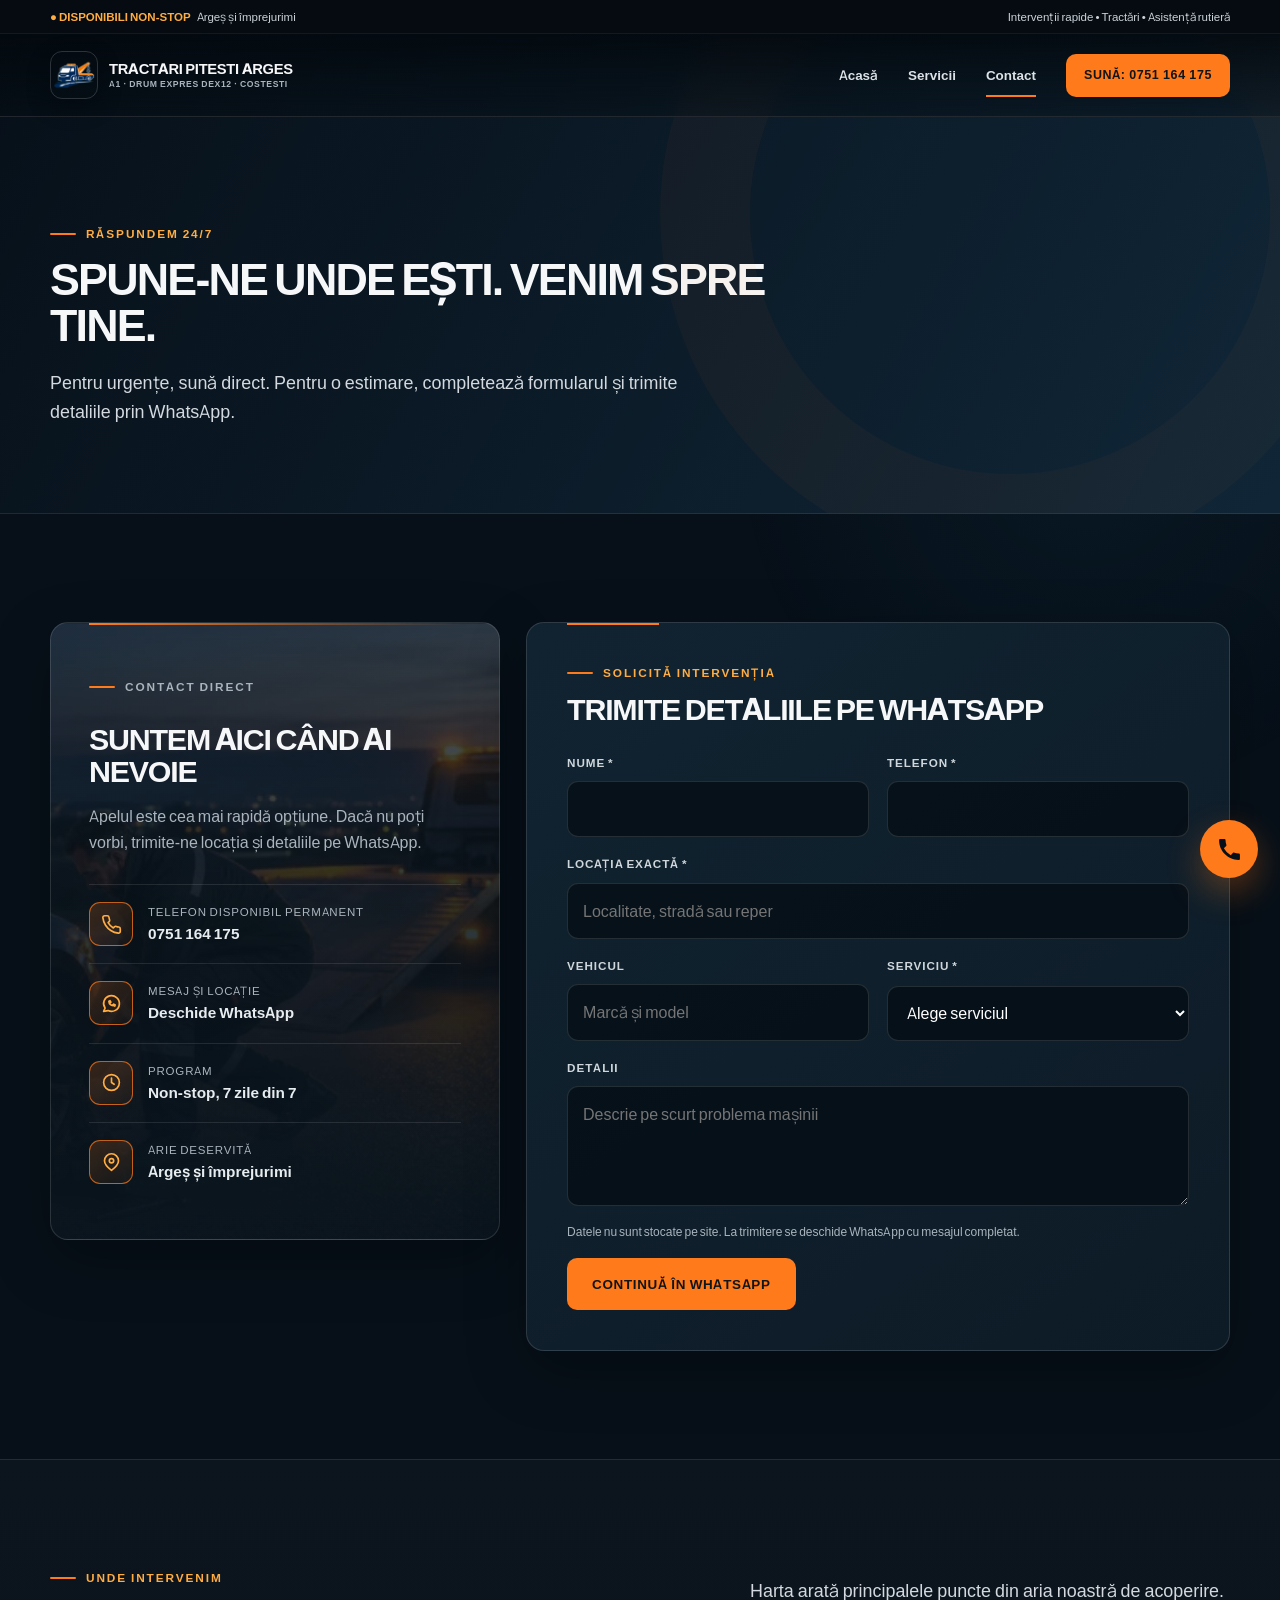
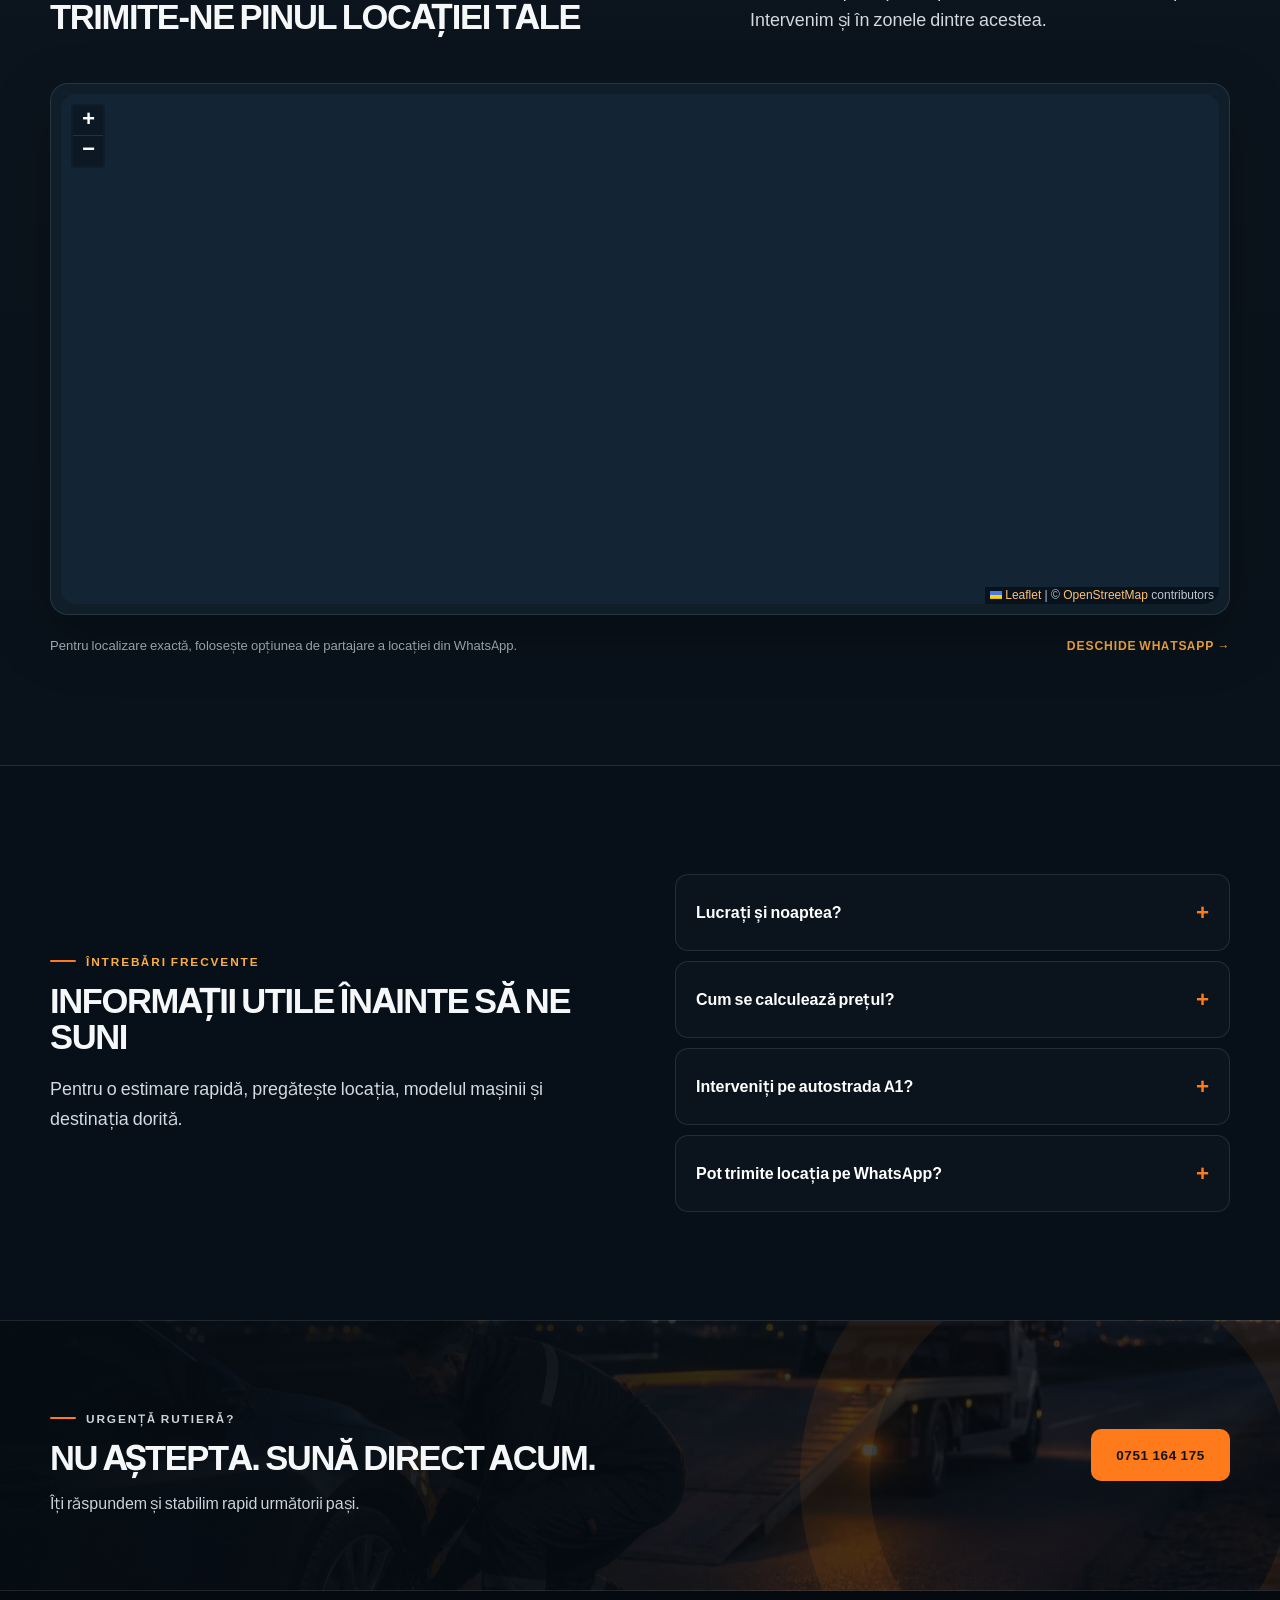
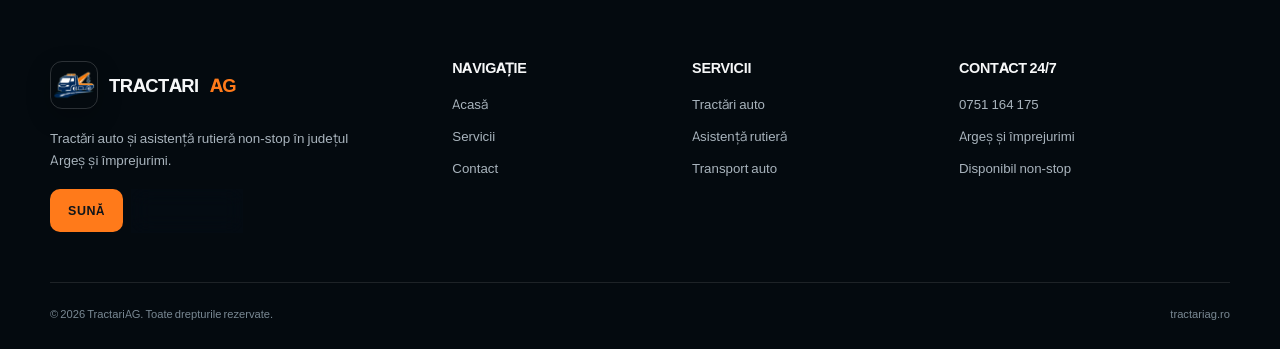
==== commit 82edbed5: "Expand SEO service and coverage content" ====
--- a/contact.html
+++ b/contact.html
@@ -28,7 +28,7 @@
     <link rel="apple-touch-icon" href="./logo/apple-touch-icon.png?v=20260807" sizes="180x180" />
     <link rel="manifest" href="logo/site.webmanifest" />
     <link rel="stylesheet" href="assets/vendor/leaflet.css" />
-    <link rel="stylesheet" href="assets/css/style.min.css?v=20260807-3" />
+    <link rel="stylesheet" href="assets/css/style.min.css?v=20260820-1" />
     <script type="application/ld+json">
       {
         "@context": "https://schema.org",
@@ -180,8 +180,13 @@
                 ><select id="service" name="service" required>
                   <option value="" selected disabled>Alege serviciul</option>
                   <option>Tractare auto</option>
+                  <option>Tractare dubă sau autoutilitară</option>
+                  <option>Tractare SUV, 4x4, ATV sau motocicletă</option>
                   <option>Asistență rutieră</option>
+                  <option>Depanare sau diagnoză auto</option>
                   <option>Transport auto programat</option>
+                  <option>Transport utilaje sau obiecte voluminoase</option>
+                  <option>Tractare internațională</option>
                   <option>Nu sunt sigur</option>
                 </select>
               </div>
--- a/assets/css/style.min.css
+++ b/assets/css/style.min.css
@@ -1,3 +1,7 @@
 @font-face{font-family:Manrope;src:url('../fonts/manrope-400.woff2') format('woff2');font-weight:400;font-style:normal;font-display:swap}@font-face{font-family:Manrope;src:url('../fonts/manrope-600.woff2') format('woff2');font-weight:600;font-style:normal;font-display:swap}@font-face{font-family:Manrope;src:url('../fonts/manrope-700.woff2') format('woff2');font-weight:700;font-style:normal;font-display:swap}@font-face{font-family:'Barlow Condensed';src:url('../fonts/barlow-condensed-700.woff2') format('woff2');font-weight:700;font-style:normal;font-display:swap}@font-face{font-family:Archivo;src:url('../fonts/archivo-700.woff2') format('woff2');font-weight:700;font-style:normal;font-display:swap}@font-face{font-family:'Inter Tight';src:url('../fonts/inter-tight-700.woff2') format('woff2');font-weight:700;font-style:normal;font-display:swap}:root{--bg:#071019;--bg-soft:#0b1722;--surface:#101f2c;--surface-2:#142837;--text:#f6f7f8;--muted:#a9b4bd;--line:rgba(255,255,255,.1);--accent:#ff7a1a;--accent-2:#ffad42;--success:#34c782;--shadow:0 20px 60px rgba(0,0,0,.32);--radius:18px;--container:min(1180px,calc(100% - 40px))}*{box-sizing:border-box}html{scroll-behavior:smooth}body{margin:0;background:var(--bg);color:var(--text);font-family:Manrope,Arial,sans-serif;line-height:1.65;-webkit-font-smoothing:antialiased;overflow-x:hidden}::selection{background:var(--accent);color:#090b0d}body::before{content:"";position:fixed;inset:0;pointer-events:none;z-index:-1;background:radial-gradient(circle at 15% 15%,rgba(255,122,26,.055),transparent 27%),radial-gradient(circle at 85% 50%,rgba(30,112,164,.08),transparent 30%)}img{max-width:100%;display:block}a{color:inherit;text-decoration:none}button,input,select,textarea{font:inherit}a,button{-webkit-tap-highlight-color:transparent}:focus-visible{outline:3px solid var(--accent-2);outline-offset:4px}.skip-link{position:fixed;top:10px;left:10px;z-index:1000;background:var(--accent);color:#081019;padding:10px 16px;border-radius:8px;transform:translateY(-150%)}.skip-link:focus{transform:none}.container{width:var(--container);margin-inline:auto}.eyebrow{display:flex;align-items:center;gap:10px;color:var(--accent-2);font-size:.74rem;font-weight:700;letter-spacing:.16em;text-transform:uppercase;margin:0 0 12px}.eyebrow::before{content:"";width:26px;height:2px;background:var(--accent);border-radius:2px}h1,h2,h3{font-family:'Inter Tight',Manrope,Arial,sans-serif;text-transform:uppercase;line-height:1.03;letter-spacing:-.04em;margin:0;font-weight:700}h1{font-size:clamp(2.15rem,3.7vw,3.65rem);max-width:760px}h2{font-size:clamp(1.65rem,2.7vw,2.5rem)}h3{font-size:clamp(1.08rem,1.4vw,1.3rem);letter-spacing:-.015em}p{margin:0}.lead{font-size:clamp(1rem,1.4vw,1.16rem);color:#d3d9de;max-width:660px}.muted{color:var(--muted)}.accent{color:var(--accent)}.mt-20{margin-top:20px}.mt-22{margin-top:22px}.form-heading{font-size:1.9rem;margin-bottom:28px}.section{padding:108px 0;position:relative}.section.alt{background:linear-gradient(180deg,rgba(255,255,255,.025),rgba(255,255,255,.012));border-block:1px solid var(--line)}.section-head{display:flex;align-items:end;justify-content:space-between;gap:40px;margin-bottom:48px}.section-head .lead{max-width:480px}.btn{display:inline-flex;align-items:center;justify-content:center;gap:10px;min-height:52px;padding:0 24px;border:1px solid transparent;border-radius:10px;background:var(--accent);color:#10151a;font-size:.84rem;font-weight:800;text-transform:uppercase;letter-spacing:.05em;cursor:pointer;transition:transform .25s,box-shadow .25s,background .25s}.btn:hover{transform:translateY(-2px);background:#ff913e;box-shadow:0 13px 34px rgba(255,122,26,.2)}.btn-outline{background:rgba(7,16,25,.36);border-color:rgba(255,255,255,.28);color:var(--text);backdrop-filter:blur(10px)}.btn-outline:hover{background:rgba(255,255,255,.08);box-shadow:none}.btn-small{min-height:43px;padding:0 17px;font-size:.78rem}.topbar{height:34px;background:#050b11;border-bottom:1px solid rgba(255,255,255,.06);font-size:.72rem;color:#ccd3d8}.topbar .container{height:100%;display:flex;align-items:center;justify-content:space-between}.topbar strong{color:var(--accent-2)}.site-header{position:absolute;top:34px;left:0;right:0;z-index:100;border-bottom:1px solid rgba(255,255,255,.12);background:linear-gradient(180deg,rgba(3,9,14,.88),rgba(3,9,14,.3));backdrop-filter:blur(12px)}.site-header.is-scrolled{position:fixed;top:0;background:rgba(5,12,18,.95);box-shadow:0 12px 38px rgba(0,0,0,.3);animation:headerIn .25s ease both}@keyframes headerIn{from{transform:translateY(-12px);opacity:.7}to{transform:none;opacity:1}}.header-inner{height:82px;display:flex;align-items:center;justify-content:space-between;gap:24px}.brand{display:flex;align-items:center;gap:11px;font-family:'Inter Tight',Manrope,Arial,sans-serif;font-size:1.15rem;font-weight:700;letter-spacing:-.025em;text-transform:uppercase}.brand-logo{flex:0 0 48px;width:48px;height:48px;display:block;object-fit:cover;border:1px solid rgba(255,255,255,.16);border-radius:12px;box-shadow:0 8px 24px rgba(0,0,0,.24)}.site-nav{display:flex;align-items:center;gap:30px}.mobile-nav-intro,.nav-arrow,.nav-copy small,.nav-index{display:none}.site-nav>a:not(.btn){position:relative;color:#dce2e6;font-size:.84rem;font-weight:600}.site-nav>a:not(.btn)::after{content:"";position:absolute;left:0;right:100%;bottom:-11px;height:2px;background:var(--accent);transition:right .25s}.site-nav>a:hover::after,.site-nav>a[aria-current=page]::after{right:0}.menu-toggle{display:none;width:46px;height:46px;padding:0;border:1px solid var(--line);border-radius:12px;background:rgba(255,255,255,.04);cursor:pointer}.menu-toggle span{display:block;width:21px;height:2px;margin:5px auto;background:#fff;transition:.25s}.hero{min-height:760px;display:flex;align-items:center;padding:174px 0 100px;position:relative;isolation:isolate;background:#071019}.hero::before{content:"";position:absolute;inset:0;z-index:-2;background-image:linear-gradient(90deg,rgba(3,9,14,.98) 0,rgba(3,9,14,.84) 38%,rgba(3,9,14,.18) 74%,rgba(3,9,14,.5) 100%),linear-gradient(0deg,#071019 0,transparent 24%),image-set(url('../images/hero-960.webp') 1x,url('../images/hero.webp') 2x);background-size:cover;background-position:center}.hero::after{content:"";position:absolute;width:260px;height:260px;border:1px solid rgba(255,122,26,.09);border-radius:50%;left:-170px;top:230px;z-index:-1}@keyframes scanLine{0%,100%{transform:translateX(-24px);opacity:.25}50%{transform:translateX(24px);opacity:.75}}@keyframes slowPulse{50%{transform:scale(1.08);opacity:.6}}.hero-content{max-width:790px}.hero h1 span{display:block;color:var(--accent)}.hero .lead{margin:24px 0 32px}.hero-actions{display:flex;flex-wrap:wrap;gap:12px}.hero-facts{display:grid;grid-template-columns:repeat(3,max-content);gap:42px;margin-top:56px;padding-top:27px;border-top:1px solid rgba(255,255,255,.18)}.hero-fact strong{display:block;font-family:'Inter Tight',Manrope,Arial,sans-serif;font-size:1.3rem;line-height:1;color:#fff;font-weight:700;letter-spacing:-.03em}.hero-fact span{font-size:.73rem;color:var(--muted);text-transform:uppercase;letter-spacing:.08em}.floating-call{position:fixed;right:22px;bottom:22px;z-index:90;width:58px;height:58px;display:grid;place-items:center;padding:0;border-radius:50%;background:var(--accent);color:#071019;box-shadow:0 14px 35px rgba(255,122,26,.32);animation:callPulse 2.8s infinite}.floating-call::after{display:none}.floating-call svg{width:25px;fill:currentColor}@keyframes callPulse{0%,100%{box-shadow:0 14px 35px rgba(255,122,26,.37),0 0 0 0 rgba(255,122,26,.3)}50%{box-shadow:0 14px 35px rgba(255,122,26,.37),0 0 0 13px rgba(255,122,26,0)}}.quick-bar{position:relative;margin-top:-55px;z-index:5}.quick-grid{display:grid;grid-template-columns:1.25fr 1fr 1fr 1fr;background:var(--surface);border:1px solid var(--line);border-radius:var(--radius);box-shadow:var(--shadow);overflow:hidden}.quick-intro{padding:28px;background:linear-gradient(135deg,var(--accent),#ff9f3a);color:#0b1218}.quick-intro h2{font-size:1.35rem}.quick-intro p{font-size:.8rem;margin-top:5px;font-weight:600}.quick-item{padding:27px;border-left:1px solid var(--line);transition:background .25s}.quick-item:hover{background:rgba(255,255,255,.025)}.quick-item span{display:block;color:var(--accent-2);font-size:.72rem;font-weight:700;text-transform:uppercase;letter-spacing:.1em;margin-bottom:7px}.quick-item strong{font-size:.91rem}.split{display:grid;grid-template-columns:1fr 1fr;gap:70px;align-items:center}.media-frame{position:relative;border-radius:var(--radius);overflow:hidden;box-shadow:var(--shadow);border:1px solid var(--line)}.media-frame::after{content:"";position:absolute;inset:0;border:1px solid rgba(255,255,255,.08);border-radius:inherit;pointer-events:none}.media-frame img{width:100%;height:auto;aspect-ratio:3/2;object-fit:cover;transition:transform .8s ease}.media-frame:hover img{transform:scale(1.035)}.media-badge{position:absolute;right:18px;bottom:18px;padding:15px 18px;border-radius:13px;background:rgba(7,16,25,.9);border:1px solid var(--line);backdrop-filter:blur(10px)}.media-badge strong{display:block;color:var(--accent);font-size:1.4rem}.media-badge span{font-size:.72rem;color:var(--muted)}.feature-list{display:grid;gap:14px;margin:30px 0}.feature{display:flex;align-items:flex-start;gap:13px;color:#d8dfe3}.feature-icon{flex:0 0 28px;height:28px;display:grid;place-items:center;border-radius:8px;background:rgba(255,122,26,.13);color:var(--accent);font-weight:800}.cards{display:grid;grid-template-columns:1fr;gap:0;border-top:1px solid var(--line)}.card{position:relative;display:grid;grid-template-columns:56px minmax(180px,.7fr) 1fr auto;align-items:center;gap:24px;padding:28px 0;border:0;border-bottom:1px solid var(--line);border-radius:0;background:0 0;transition:border-color .45s cubic-bezier(.22,1,.36,1);overflow:visible}.card::before{content:"";position:absolute;left:0;right:auto;bottom:-1px;width:0;height:1px;background:linear-gradient(90deg,var(--accent),rgba(255,122,26,.12),transparent);transition:width .55s cubic-bezier(.22,1,.36,1)}.card::after{display:none}.card h3,.card-link{transition:color .4s cubic-bezier(.22,1,.36,1),transform .4s cubic-bezier(.22,1,.36,1)}.card-icon{width:46px;height:46px;display:grid;place-items:center;margin:0;border:1px solid rgba(255,122,26,.35);border-radius:50%;color:var(--accent);font-size:.76rem;font-weight:800;letter-spacing:.06em;transition:color .45s cubic-bezier(.22,1,.36,1),border-color .45s cubic-bezier(.22,1,.36,1),background .45s cubic-bezier(.22,1,.36,1),box-shadow .45s cubic-bezier(.22,1,.36,1),transform .45s cubic-bezier(.22,1,.36,1)}.card p{color:var(--muted);font-size:.9rem;margin:0;max-width:560px}.card-link{display:inline-flex;margin:0;color:var(--accent-2);font-size:.76rem;font-weight:700;text-transform:uppercase;letter-spacing:.07em;white-space:nowrap}.trust-grid{display:grid;grid-template-columns:repeat(4,1fr);gap:1px;background:var(--line);border:1px solid var(--line);border-radius:var(--radius);overflow:hidden}.trust-item{padding:35px 26px;background:var(--bg-soft)}.trust-item strong{font-family:'Inter Tight',Manrope,Arial,sans-serif;font-size:1.6rem;color:var(--accent);line-height:1;font-weight:700;letter-spacing:-.035em}.trust-item span{display:block;margin-top:8px;font-size:.76rem;text-transform:uppercase;color:#dce1e5;letter-spacing:.07em}.map-wrap{position:relative}.map-shell{position:relative;padding:10px;background:#101e29;border:1px solid var(--line);border-radius:var(--radius);box-shadow:var(--shadow);overflow:hidden}#service-map{height:510px;border-radius:15px;background:#132434;z-index:1}.leaflet-container{cursor:grab}.leaflet-container.leaflet-dragging{cursor:grabbing}.leaflet-tile-pane{filter:grayscale(.35) invert(.86) hue-rotate(170deg) brightness(.7) contrast(1.25)}.leaflet-control-attribution{background:rgba(7,16,25,.85)!important;color:#bcc7cf!important}.leaflet-control-attribution a{color:#ffc077!important}.leaflet-bar a{background:#0c1924!important;color:#fff!important;border-color:var(--line)!important}.leaflet-bar a:hover{background:#183044!important}.custom-map-marker{background:0 0;border:0}.custom-map-marker span{display:block;width:30px;height:38px;background:var(--accent);border:3px solid #fff;border-radius:50% 50% 50% 4px;transform:rotate(-45deg);box-shadow:0 8px 18px rgba(0,0,0,.4)}.custom-map-marker span::after{content:"";position:absolute;width:9px;height:9px;border-radius:50%;background:#09141e;left:8px;top:9px}.leaflet-popup-content-wrapper,.leaflet-popup-tip{background:#0c1924;color:#fff}.leaflet-popup-content{min-width:170px;margin:16px}.leaflet-popup-content strong{display:block;font-family:'Inter Tight',Manrope,Arial,sans-serif;font-size:1rem;text-transform:uppercase;font-weight:700}.leaflet-popup-content span{display:block;color:#aebac3;font-size:.76rem;line-height:1.45;margin:5px 0 12px}.leaflet-popup-content a{display:inline-flex;padding:7px 11px;border-radius:7px;background:var(--accent);color:#0a1117;font-size:.72rem;font-weight:800;text-transform:uppercase}.map-note{display:flex;align-items:center;justify-content:space-between;gap:20px;margin-top:20px;color:var(--muted);font-size:.82rem}.cta{padding:74px 0;position:relative;overflow:hidden;background:linear-gradient(100deg,rgba(5,12,18,.98),rgba(5,12,18,.7)),url('../images/asistenta.webp') center 52%/cover;border-block:1px solid var(--line)}.cta::after{content:"";position:absolute;inset:auto -80px -170px auto;width:420px;height:420px;border:70px solid rgba(255,122,26,.08);border-radius:50%}.cta-inner{position:relative;z-index:1;display:flex;align-items:center;justify-content:space-between;gap:40px}.cta h2{max-width:650px}.cta p{margin-top:14px;color:#cbd4da}.page-hero{padding:190px 0 86px;position:relative;overflow:hidden;background:linear-gradient(120deg,#071019,#102637);border-bottom:1px solid var(--line)}.page-hero::before{display:none}.page-hero::after{content:"";position:absolute;right:-80px;top:-170px;width:520px;height:520px;border-radius:50%;border:90px solid rgba(255,122,26,.035)}.page-hero h1{font-size:clamp(2.05rem,3.5vw,3.2rem)}.page-hero .lead{margin-top:20px}.breadcrumbs{display:flex;gap:9px;align-items:center;font-size:.74rem;text-transform:uppercase;letter-spacing:.08em;color:var(--muted);margin-bottom:25px}.breadcrumbs a{color:var(--accent-2)}.service-row{display:grid;grid-template-columns:1fr 1.15fr;gap:42px;padding:34px 0;border-top:1px solid var(--line);align-items:start}.service-number{font-family:'Inter Tight',Manrope,Arial,sans-serif;color:var(--accent);font-size:.85rem;font-weight:700}.service-row h3{font-size:1.45rem;margin-top:8px}.service-copy p{color:var(--muted)}.price{display:flex;justify-content:space-between;align-items:center;gap:20px;margin-top:18px;padding-top:18px;border-top:1px solid var(--line);font-size:.8rem;color:#dce3e7}.price strong{font-size:1.15rem;color:var(--accent-2)}.notice{padding:18px 20px;border-radius:13px;background:rgba(255,122,26,.09);border:1px solid rgba(255,122,26,.22);font-size:.82rem;color:#e8d5c6;margin-top:28px}.steps{display:grid;grid-template-columns:repeat(3,1fr);gap:20px;counter-reset:steps}.step{padding:30px;border:1px solid var(--line);border-radius:18px;background:var(--surface);counter-increment:steps}.step::before{content:"0" counter(steps);font-family:'Inter Tight',Manrope,Arial,sans-serif;font-size:2rem;color:var(--accent);font-weight:700}.step h3{margin:15px 0 10px}.step p{color:var(--muted);font-size:.88rem}.services-redesign h1,.services-redesign h2,.services-redesign h3{text-transform:none}.svc-hero{position:relative;isolation:isolate;min-height:680px;display:flex;align-items:flex-end;padding:190px 0 96px;overflow:hidden;border-bottom:1px solid rgba(255,255,255,.11);background:#071019}.svc-hero::before{content:"";position:absolute;z-index:-2;inset:0;background-image:linear-gradient(90deg,rgba(3,10,16,.98) 0,rgba(3,10,16,.9) 43%,rgba(3,10,16,.32) 75%,rgba(3,10,16,.58) 100%),linear-gradient(0deg,#071019 0,transparent 32%),url('../images/asistenta.webp');background-size:cover;background-position:center 54%}.svc-hero::after{content:"";position:absolute;z-index:-1;inset:0;background:linear-gradient(115deg,transparent 56%,rgba(255,255,255,.035) 56.1%,transparent 56.35%);pointer-events:none}.svc-hero-grid{display:grid;grid-template-columns:minmax(0,1fr) 340px;gap:92px;align-items:end}.svc-hero-copy h1{max-width:680px;font-size:clamp(2.35rem,4.2vw,3.55rem);letter-spacing:-.045em}.svc-hero-copy .lead{max-width:620px;margin:24px 0 32px}.svc-hero-aside{padding:6px 0 4px 34px;border-left:1px solid rgba(255,255,255,.25)}.svc-live{display:flex;align-items:center;gap:10px;margin-bottom:24px;color:#dce3e8;font-size:.73rem;font-weight:700;letter-spacing:.1em;text-transform:uppercase}.svc-live span{width:7px;height:7px;border-radius:50%;background:var(--accent);box-shadow:0 0 0 5px rgba(255,122,26,.12);animation:svcPulse 2.8s ease-in-out infinite}.svc-hero-rate{display:flex;justify-content:space-between;align-items:baseline;gap:18px;padding:17px 0;border-top:1px solid rgba(255,255,255,.14)}.svc-hero-rate span{color:var(--muted);font-size:.75rem;text-transform:uppercase;letter-spacing:.08em}.svc-hero-rate strong{font-family:'Inter Tight',Manrope,Arial,sans-serif;color:#fff;font-size:1.3rem;letter-spacing:-.025em}.svc-location-link,.svc-text-link{display:inline-flex;align-items:center;gap:10px;margin-top:20px;color:var(--accent-2);font-size:.76rem;font-weight:800;letter-spacing:.06em;text-transform:uppercase}.svc-location-link span,.svc-text-link span{transition:transform .35s cubic-bezier(.22,1,.36,1)}.svc-hero-track{position:absolute;left:0;right:0;bottom:0;height:2px;overflow:hidden;background:rgba(255,255,255,.05)}.svc-hero-track span{display:block;width:18%;height:100%;background:linear-gradient(90deg,transparent,var(--accent),transparent);animation:svcTrack 8s ease-in-out infinite}@keyframes svcPulse{50%{box-shadow:0 0 0 9px rgba(255,122,26,0)}}@keyframes svcTrack{0%{transform:translateX(-100%);opacity:0}15%,80%{opacity:.8}100%{transform:translateX(650%);opacity:0}}.svc-services{padding-block:112px;background:linear-gradient(180deg,#071019,#08151f)}.svc-section-head{display:flex;align-items:flex-end;justify-content:space-between;gap:70px;margin-bottom:52px}.svc-section-head>div{max-width:600px}.svc-section-head .lead{max-width:470px;font-size:1rem}.svc-list{border-top:1px solid rgba(255,255,255,.16)}.svc-item{position:relative;isolation:isolate;display:grid;grid-template-columns:42px minmax(225px,.8fr) minmax(300px,1.25fr) 145px;gap:30px;align-items:center;padding:42px 24px;border-bottom:1px solid rgba(255,255,255,.12);overflow:hidden;background-image:linear-gradient(var(--accent),var(--accent)),linear-gradient(var(--accent),var(--accent)),linear-gradient(rgba(255,255,255,.28),rgba(255,255,255,.28)),linear-gradient(rgba(255,255,255,.28),rgba(255,255,255,.28));background-repeat:no-repeat;background-position:left bottom,left bottom,right top,right top;background-size:2px 30px,62px 1px,1px 30px,62px 1px;transition:border-color .4s ease,background-size .55s cubic-bezier(.22,1,.36,1)}.svc-item::before{content:"";position:absolute;z-index:-1;inset:1px 0;background:linear-gradient(90deg,rgba(255,122,26,.055),rgba(255,122,26,.012) 53%,transparent);opacity:0;transition:opacity .5s cubic-bezier(.22,1,.36,1)}.svc-item::after{content:"";position:absolute;left:0;bottom:-1px;width:100%;height:1px;background:linear-gradient(90deg,var(--accent),rgba(255,122,26,.2),transparent 72%);transform:scaleX(.08);transform-origin:left;opacity:.45;transition:transform .65s cubic-bezier(.22,1,.36,1),opacity .4s}.svc-index{align-self:start;padding-top:13px;color:var(--accent);font-size:.68rem;font-weight:800;letter-spacing:.12em}.svc-index::after{content:"";display:block;width:18px;height:1px;margin-top:8px;background:var(--accent);transform-origin:left;animation:svcDash 4.8s ease-in-out infinite}.svc-item:nth-child(2) .svc-index::after{animation-delay:-1.2s}.svc-item:nth-child(3) .svc-index::after{animation-delay:-2.4s}.svc-item:nth-child(4) .svc-index::after{animation-delay:-3.6s}@keyframes svcDash{0%,100%{transform:scaleX(.55);opacity:.45}50%{transform:scaleX(1);opacity:1}}.svc-title{display:flex;align-items:center;gap:17px}.svc-title h3{font-size:clamp(1.15rem,1.65vw,1.45rem);line-height:1.12;transition:color .4s ease}.svc-icon{flex:0 0 46px;width:46px;height:46px;display:grid;place-items:center;border:1px solid rgba(255,122,26,.38);border-radius:12px;color:var(--accent-2);background:rgba(255,122,26,.035);transition:color .45s ease,border-color .45s ease,background .45s ease,transform .45s cubic-bezier(.22,1,.36,1)}.svc-icon svg{width:23px;height:23px;fill:none;stroke:currentColor;stroke-width:1.65;stroke-linecap:round;stroke-linejoin:round}.svc-details p{max-width:560px;color:var(--muted);font-size:.88rem;line-height:1.7}.svc-details ul{display:flex;flex-wrap:wrap;gap:8px 22px;margin:13px 0 0;padding:0;list-style:none}.svc-details li{position:relative;padding-left:13px;color:#d7dee3;font-size:.71rem;font-weight:600}.svc-details li::before{content:"";position:absolute;left:0;top:.55em;width:4px;height:4px;border-radius:50%;background:var(--accent)}.svc-price{text-align:right}.svc-price small,.svc-price span{display:block;color:var(--muted);font-size:.65rem;letter-spacing:.08em;text-transform:uppercase}.svc-price strong{display:block;margin:3px 0;font-family:'Inter Tight',Manrope,Arial,sans-serif;color:var(--accent-2);font-size:1.22rem;line-height:1.1;letter-spacing:-.025em;white-space:nowrap;transition:color .4s ease,transform .45s cubic-bezier(.22,1,.36,1)}.svc-pricing{padding-block:112px;background:#0a1721;border-block:1px solid rgba(255,255,255,.1)}.svc-pricing-grid{display:grid;grid-template-columns:1.06fr .94fr;gap:82px;align-items:stretch}.svc-pricing-media{position:relative;min-height:440px;margin:0;padding:0 0 22px 22px}.svc-pricing-media::before{content:"";position:absolute;left:0;bottom:0;width:45%;height:58%;border-left:2px solid var(--accent);border-bottom:2px solid var(--accent);opacity:.8}.svc-pricing-media::after{content:"";position:absolute;right:-16px;top:-16px;width:72px;height:72px;border-top:1px solid rgba(255,255,255,.24);border-right:1px solid rgba(255,255,255,.24)}.svc-pricing-media picture{display:block;position:absolute;inset:0 0 22px 22px;overflow:hidden}.svc-pricing-media img{width:100%;height:100%;object-fit:cover;object-position:67% center;filter:saturate(.82) contrast(1.04);transition:transform 1s cubic-bezier(.22,1,.36,1)}.svc-pricing-media figcaption{position:absolute;right:0;bottom:0;max-width:310px;padding:13px 16px;background:rgba(5,13,20,.92);border-left:2px solid var(--accent);color:#d9e0e4;font-size:.72rem;letter-spacing:.025em;backdrop-filter:blur(8px)}.svc-pricing-copy h2{max-width:580px}.svc-pricing-copy .lead{margin-top:22px;font-size:1rem}.svc-rates{margin-top:36px;border-top:1px solid rgba(255,255,255,.15)}.svc-rates>div{display:grid;grid-template-columns:38px 1fr auto;gap:16px;align-items:baseline;padding:20px 0;border-bottom:1px solid rgba(255,255,255,.12)}.svc-rates span{color:var(--accent);font-size:.68rem;font-weight:800;letter-spacing:.1em}.svc-rates p{color:var(--muted);font-size:.78rem;text-transform:uppercase;letter-spacing:.07em}.svc-rates strong{font-family:'Inter Tight',Manrope,Arial,sans-serif;font-size:1.25rem;color:#fff;letter-spacing:-.025em}.svc-disclaimer{margin-top:20px;padding-left:14px;border-left:2px solid rgba(255,122,26,.65);color:#929fa8;font-size:.74rem;line-height:1.6}.svc-process{padding-block:108px;background:#071019}.svc-route{position:relative;display:grid;grid-template-columns:repeat(3,1fr);gap:58px;margin:0;padding:0;list-style:none}.svc-route::before{content:"";position:absolute;left:0;right:0;top:18px;height:1px;background:rgba(255,255,255,.16)}.svc-route::after{content:"";position:absolute;left:0;top:17px;width:18%;height:2px;background:linear-gradient(90deg,transparent,var(--accent),transparent);animation:svcRoute 9s ease-in-out infinite}@keyframes svcRoute{0%{transform:translateX(-70%);opacity:0}20%,75%{opacity:.75}100%{transform:translateX(530%);opacity:0}}.svc-route li{position:relative;padding:56px 34px 0 0}.svc-route li>span{position:absolute;z-index:1;top:0;left:0;width:36px;height:36px;display:grid;place-items:center;border:1px solid rgba(255,122,26,.6);border-radius:50%;background:#071019;color:var(--accent-2);font-size:.66rem;font-weight:800}.svc-route h3{font-size:1.2rem}.svc-route p{max-width:310px;margin-top:10px;color:var(--muted);font-size:.84rem}.svc-map{padding-block:108px;background:linear-gradient(180deg,#08151f,#071019);border-top:1px solid rgba(255,255,255,.08)}.svc-map .map-shell{border-radius:12px;padding:8px}.svc-map #service-map{border-radius:8px}.svc-map .map-note{margin-top:18px}.svc-text-link{margin-top:0}.svc-cta h2{max-width:720px}.home-redesign h1,.home-redesign h2,.home-redesign h3{text-transform:none}.home-hero{position:relative;isolation:isolate;min-height:720px;display:flex;align-items:flex-end;padding:190px 0 98px;overflow:hidden;border-bottom:1px solid rgba(255,255,255,.11);background:#071019}.home-hero::before{content:"";position:absolute;z-index:-2;inset:0;background-image:linear-gradient(90deg,rgba(3,9,14,.98) 0,rgba(3,9,14,.88) 42%,rgba(3,9,14,.16) 74%,rgba(3,9,14,.46) 100%),linear-gradient(0deg,#071019 0,transparent 31%),image-set(url('../images/hero-960.webp') 1x,url('../images/hero.webp') 2x);background-size:cover;background-position:center}.home-hero::after{content:"";position:absolute;z-index:-1;inset:0;background:linear-gradient(115deg,transparent 58%,rgba(255,255,255,.04) 58.1%,transparent 58.35%);pointer-events:none}.home-hero-grid{display:grid;grid-template-columns:minmax(0,1fr) 340px;gap:92px;align-items:end}.home-hero-copy h1{max-width:690px;font-size:clamp(2.4rem,4.25vw,3.65rem);letter-spacing:-.047em}.home-hero-copy h1 span{display:block;color:var(--accent)}.home-hero-copy .lead{max-width:620px;margin:24px 0 32px}.home-hero-aside{padding:6px 0 4px 34px;border-left:1px solid rgba(255,255,255,.25)}.home-flow{position:relative;background:#091722;border-bottom:1px solid rgba(255,255,255,.1)}.home-flow::after{content:"";position:absolute;left:0;bottom:-1px;width:18%;height:1px;background:linear-gradient(90deg,var(--accent),transparent);animation:homeFlowLine 7s ease-in-out infinite}.home-flow-grid{display:grid;grid-template-columns:.8fr 1.7fr;gap:70px;align-items:center;min-height:132px}.home-flow-intro{padding-right:38px;border-right:1px solid rgba(255,255,255,.13)}.home-flow-intro span{display:block;color:var(--accent-2);font-size:.68rem;font-weight:800;letter-spacing:.12em;text-transform:uppercase}.home-flow-intro strong{display:block;margin-top:5px;font-family:'Inter Tight',Manrope,Arial,sans-serif;font-size:1.12rem}.home-flow ol{display:grid;grid-template-columns:repeat(3,1fr);gap:34px;margin:0;padding:0;list-style:none}.home-flow li{display:flex;align-items:center;gap:13px}.home-flow li span{flex:0 0 30px;width:30px;height:30px;display:grid;place-items:center;border:1px solid rgba(255,122,26,.52);border-radius:50%;color:var(--accent-2);font-size:.61rem;font-weight:800}.home-flow li strong{font-size:.76rem;letter-spacing:.035em;text-transform:uppercase}@keyframes homeFlowLine{0%,100%{transform:scaleX(.35);transform-origin:left;opacity:.35}50%{transform:scaleX(1);transform-origin:left;opacity:.9}}.home-intro{padding-block:112px;background:linear-gradient(180deg,#071019,#08141e)}.home-intro-grid{display:grid;grid-template-columns:1.04fr .96fr;gap:82px;align-items:stretch}.home-intro-media{position:relative;min-height:510px;margin:0;padding:20px 20px 0 0}.home-intro-media::before{content:"";position:absolute;right:0;top:0;width:44%;height:55%;border-top:1px solid rgba(255,255,255,.3);border-right:1px solid rgba(255,255,255,.3)}.home-intro-media::after{content:"";position:absolute;left:0;bottom:0;width:46%;height:58%;border-left:2px solid var(--accent);border-bottom:2px solid var(--accent)}.home-intro-media picture{position:absolute;inset:20px 20px 0 0;display:block;overflow:hidden}.home-intro-media img{width:100%;height:100%;object-fit:cover;object-position:54% center;filter:saturate(.82) contrast(1.04);transition:transform 1s cubic-bezier(.22,1,.36,1)}.home-intro-media figcaption{position:absolute;z-index:1;right:0;bottom:0;min-width:215px;padding:15px 18px;background:rgba(5,13,20,.93);border-left:2px solid var(--accent);backdrop-filter:blur(8px)}.home-intro-media figcaption span,.home-intro-media figcaption strong{display:block}.home-intro-media figcaption strong{font-family:'Inter Tight',Manrope,Arial,sans-serif;color:var(--accent-2);font-size:1.35rem;line-height:1}.home-intro-media figcaption span{margin-top:5px;color:var(--muted);font-size:.67rem;letter-spacing:.08em;text-transform:uppercase}.home-intro-copy{align-self:center}.home-intro-copy h2{max-width:560px}.home-intro-copy>.lead{margin-top:22px;font-size:1rem}.home-benefits{margin:34px 0 0;padding:0;border-top:1px solid rgba(255,255,255,.14);list-style:none}.home-benefits li{display:grid;grid-template-columns:34px 1fr;gap:15px;padding:19px 0;border-bottom:1px solid rgba(255,255,255,.11)}.home-benefits li>span{padding-top:2px;color:var(--accent);font-size:.66rem;font-weight:800;letter-spacing:.1em}.home-benefits p{color:var(--muted);font-size:.78rem}.home-benefits strong{display:block;margin-bottom:3px;color:#f1f4f6;font-size:.89rem}.home-services{padding-block:112px;background:#0a1721;border-block:1px solid rgba(255,255,255,.09)}.home-service-link{display:inline-flex;align-items:center;gap:8px;margin-top:12px;color:var(--accent-2);font-size:.69rem;font-weight:800;letter-spacing:.07em;text-transform:uppercase}.home-service-link span{transition:transform .35s cubic-bezier(.22,1,.36,1)}.home-proof{position:relative;isolation:isolate;overflow:hidden;padding-block:108px;background:#071019}.home-proof::before{content:"";position:absolute;z-index:-1;inset:0;background-image:linear-gradient(100deg,rgba(7,16,25,.98),rgba(7,16,25,.88)),url('../images/asistenta.webp');background-size:cover;background-position:center 55%;opacity:.48}.home-proof::after{content:"";position:absolute;z-index:-1;right:-5%;top:-80%;width:46%;height:250%;border-left:1px solid rgba(255,122,26,.1);transform:rotate(17deg)}.home-proof-grid{display:grid;grid-template-columns:.8fr 1.2fr;gap:90px;align-items:center}.home-proof-grid>div .lead{margin-top:20px;font-size:1rem}.home-proof-list{display:grid;grid-template-columns:1fr 1fr;margin:0;border-top:1px solid rgba(255,255,255,.18);border-left:1px solid rgba(255,255,255,.18)}.home-proof-list div{position:relative;padding:28px 26px;border-right:1px solid rgba(255,255,255,.18);border-bottom:1px solid rgba(255,255,255,.18);overflow:hidden}.home-proof-list div::after{content:"";position:absolute;left:0;bottom:0;width:36px;height:1px;background:var(--accent);transition:width .5s cubic-bezier(.22,1,.36,1)}.home-proof-list dt{font-family:'Inter Tight',Manrope,Arial,sans-serif;color:var(--accent-2);font-size:1.45rem;font-weight:700;letter-spacing:-.03em}.home-proof-list dd{margin:6px 0 0;color:#c2ccd3;font-size:.74rem;text-transform:uppercase;letter-spacing:.065em}.home-map{padding-block:108px;background:linear-gradient(180deg,#08151f,#071019);border-top:1px solid rgba(255,255,255,.08)}.home-map .map-shell{padding:8px;border-radius:12px}.home-map #service-map{border-radius:8px}.home-map .map-note{margin-top:18px}.home-cta h2{max-width:720px}.contact-grid{display:grid;grid-template-columns:.78fr 1.22fr;gap:26px;align-items:start}.contact-panel{position:sticky;top:108px;padding:38px;border:1px solid rgba(255,255,255,.13);border-radius:var(--radius);background:linear-gradient(180deg,rgba(9,20,29,.72),rgba(9,20,29,.97)),url('../images/asistenta-640.webp') center/cover;box-shadow:var(--shadow);overflow:hidden}.contact-panel::before{content:"";position:absolute;left:38px;right:38px;top:0;height:2px;background:linear-gradient(90deg,var(--accent),transparent)}.contact-form{position:relative;padding:40px;border:1px solid rgba(255,255,255,.13);border-radius:var(--radius);background:linear-gradient(145deg,#112331,#0d1b26);box-shadow:var(--shadow);overflow:hidden}.contact-form::before{content:"";position:absolute;top:0;left:40px;width:92px;height:2px;background:var(--accent)}.contact-panel h2{font-size:1.9rem}.contact-panel>p{color:var(--muted);margin:16px 0 28px}.contact-method{position:relative;isolation:isolate;display:flex;align-items:center;gap:15px;padding:17px 0;border-top:1px solid var(--line)}.contact-method::before{content:"";position:absolute;z-index:-1;inset:5px -10px;border-radius:11px;background:linear-gradient(90deg,rgba(255,122,26,.07),transparent 78%);opacity:0;transform:scaleX(.96);transform-origin:left;transition:opacity .45s cubic-bezier(.22,1,.36,1),transform .55s cubic-bezier(.22,1,.36,1);pointer-events:none}.contact-method .contact-method-icon{flex:0 0 44px;width:44px;height:44px;padding:0;display:grid;place-items:center;line-height:0;border-radius:11px;border:1px solid rgba(255,122,26,.72);background:linear-gradient(145deg,rgba(255,122,26,.19),rgba(255,122,26,.045));color:var(--accent-2);overflow:hidden;transition:color .45s cubic-bezier(.22,1,.36,1),border-color .45s cubic-bezier(.22,1,.36,1),background .45s cubic-bezier(.22,1,.36,1),box-shadow .45s cubic-bezier(.22,1,.36,1),transform .45s cubic-bezier(.22,1,.36,1)}.contact-method-icon svg{display:block;width:21px;height:21px;margin:auto;fill:none;stroke:currentColor;stroke-width:1.9;stroke-linecap:round;stroke-linejoin:round}.contact-method>span:last-child{display:block}.contact-method>span:last-child>span{display:block;color:var(--muted);font-size:.72rem;text-transform:uppercase;letter-spacing:.07em}.contact-method strong{display:block;font-size:.96rem;color:#e7ecef;transition:color .4s cubic-bezier(.22,1,.36,1)}.form-grid{display:grid;grid-template-columns:1fr 1fr;gap:18px}.field{display:grid;gap:8px}.field.full{grid-column:1/-1}.field label{font-size:.73rem;font-weight:700;text-transform:uppercase;letter-spacing:.08em;color:#cfd7dc}.field input,.field select,.field textarea{width:100%;border:1px solid rgba(255,255,255,.12);border-radius:11px;background:rgba(5,14,21,.78);color:#fff;padding:14px 15px;outline:0;transition:border-color .2s,box-shadow .2s,background .2s}.field input:hover,.field select:hover,.field textarea:hover{background:#091722}.field input:focus,.field select:focus,.field textarea:focus{border-color:var(--accent);background:#091722;box-shadow:0 0 0 3px rgba(255,122,26,.11)}.field textarea{resize:vertical;min-height:120px}.form-note{color:var(--muted);font-size:.75rem;margin:16px 0}.faq-list{display:grid;gap:10px}.faq-item{border:1px solid var(--line);border-radius:13px;background:rgba(255,255,255,.02);overflow:hidden}.faq-item button{width:100%;display:flex;align-items:center;justify-content:space-between;gap:20px;padding:19px 20px;border:0;background:0 0;color:#fff;text-align:left;font-weight:700;cursor:pointer}.faq-item button::after{content:"+";font-size:1.4rem;color:var(--accent);transition:transform .2s}.faq-answer{max-height:0;overflow:hidden;color:var(--muted);font-size:.86rem;transition:max-height .3s}.faq-answer p{padding:0 20px 20px}.faq-item.is-open .faq-answer{max-height:180px}.faq-item.is-open button::after{transform:rotate(45deg)}.site-footer{padding:70px 0 25px;background:#040a0f}.footer-grid{display:grid;grid-template-columns:1.3fr .7fr .8fr 1fr;gap:50px}.footer-brand p{color:var(--muted);font-size:.84rem;max-width:320px;margin:18px 0}.footer-title{font-family:'Inter Tight',Manrope,Arial,sans-serif;font-size:.9rem;font-weight:700;letter-spacing:-.02em;text-transform:uppercase;margin-bottom:18px}.footer-links{display:grid;gap:10px;color:var(--muted);font-size:.83rem}.footer-links a:hover{color:var(--accent-2)}.footer-actions{display:flex;gap:9px;flex-wrap:wrap}.footer-bottom{display:flex;justify-content:space-between;gap:20px;margin-top:50px;padding-top:22px;border-top:1px solid var(--line);color:#798893;font-size:.7rem}[data-reveal]{opacity:0;transform:translateY(20px);transition:opacity .6s ease,transform .6s ease}[data-reveal].is-visible{opacity:1;transform:none}@media(max-width:1000px){.cards{grid-template-columns:repeat(2,1fr)}.quick-grid{grid-template-columns:1fr 1fr}.quick-intro{grid-column:1/-1}.quick-item:nth-child(2){border-left:0}.split{gap:40px}.trust-grid{grid-template-columns:repeat(2,1fr)}.footer-grid{grid-template-columns:1.2fr 1fr 1fr}.footer-brand{grid-column:1/-1}}@media(max-width:860px){:root{--container:min(100% - 30px,720px)}.section{padding:82px 0}.topbar .topbar-extra{display:none}.site-header{top:34px}.header-inner{height:72px}.menu-toggle{display:block;position:relative;z-index:102}.menu-toggle[aria-expanded=true] span:first-child{transform:translateY(7px) rotate(45deg)}.menu-toggle[aria-expanded=true] span:nth-child(2){opacity:0}.menu-toggle[aria-expanded=true] span:nth-child(3){transform:translateY(-7px) rotate(-45deg)}.site-nav{position:fixed;inset:0;z-index:101;display:flex;flex-direction:column;justify-content:center;gap:27px;background:rgba(4,10,15,.98);transform:translateX(100%);visibility:hidden;transition:transform .32s,visibility .32s}.site-nav.is-open{transform:none;visibility:visible}.site-nav>a:not(.btn){font-family:'Inter Tight',Manrope,Arial,sans-serif;font-size:1.35rem;font-weight:700;text-transform:uppercase}.site-nav>a:not(.btn)::after{bottom:-5px}.menu-open{overflow:hidden}.hero{min-height:700px}.hero::before{background-image:linear-gradient(90deg,rgba(3,9,14,.94),rgba(3,9,14,.58)),linear-gradient(0deg,#071019 0,transparent 32%),url('../images/hero-960.webp');background-position:62% center}.hero-content{max-width:680px}.section-head{align-items:start;flex-direction:column;gap:18px}.contact-grid,.split{grid-template-columns:1fr}.split .media-frame{order:-1}.service-row{grid-template-columns:.75fr 1.25fr}.steps{grid-template-columns:1fr}.cta-inner{align-items:flex-start;flex-direction:column}.footer-grid{grid-template-columns:repeat(2,1fr)}}@media(max-width:600px){:root{--container:calc(100% - 26px);--radius:15px}.section{padding:68px 0}.topbar{font-size:.66rem}.header-inner{height:68px}.brand{font-size:1rem}.brand-logo{flex-basis:42px;width:42px;height:42px;border-radius:10px}.site-header .header-call{display:none}.hero{min-height:620px;padding-top:140px}.hero h1{font-size:2rem}.hero .lead{font-size:.92rem}.hero-actions{display:grid}.hero-actions .btn{width:100%}.hero-facts{grid-template-columns:repeat(3,1fr);gap:10px}.hero-fact strong{font-size:1.1rem}.hero-fact span{font-size:.62rem}.quick-bar{margin-top:-30px}.quick-grid{grid-template-columns:1fr}.quick-intro{grid-column:auto}.quick-item{border-left:0;border-top:1px solid var(--line);padding:21px 24px}.cards{grid-template-columns:1fr}.trust-grid{grid-template-columns:1fr 1fr}.trust-item{padding:25px 18px}.trust-item strong{font-size:1.35rem}#service-map{height:430px}.map-note{align-items:flex-start;flex-direction:column}.page-hero{padding:155px 0 62px}.service-row{grid-template-columns:1fr;gap:18px}.service-row h3{font-size:1.3rem}.form-grid{grid-template-columns:1fr}.field.full{grid-column:auto}.contact-form,.contact-panel{padding:24px}.footer-grid{grid-template-columns:1fr;gap:35px}.footer-brand{grid-column:auto}.footer-bottom{flex-direction:column}.floating-call{right:15px;bottom:15px;width:54px;height:54px}}@media(max-width:1000px){.cards{grid-template-columns:1fr}}@media(max-width:860px){.contact-panel{position:relative;top:auto}}@media(max-width:700px){.card{grid-template-columns:46px 1fr;gap:8px 16px;padding:24px 0}.card:hover{transform:none}.card::before{display:none}.card-icon{grid-row:1/3;align-self:start}.card h3,.card p,.card-link{grid-column:2}.card-link{margin-top:8px}.contact-panel::before{left:24px;right:24px}.contact-form::before{left:24px}}@media(max-width:1080px){.home-hero-grid{grid-template-columns:minmax(0,1fr) 300px;gap:56px}.home-intro-grid{gap:56px}.home-proof-grid{gap:55px}}@media(max-width:860px){.home-hero{min-height:730px;padding:170px 0 72px}.home-hero::before{background-image:linear-gradient(90deg,rgba(3,9,14,.96),rgba(3,9,14,.6)),linear-gradient(0deg,#071019 0,transparent 38%),url('../images/hero-960.webp');background-position:62% center}.home-hero-grid{grid-template-columns:1fr;gap:44px}.home-hero-copy{max-width:670px}.home-hero-aside{display:grid;grid-template-columns:1fr 1fr;padding:20px 0 0;border-left:0;border-top:1px solid rgba(255,255,255,.25)}.home-hero-aside .svc-live,.home-hero-aside .svc-location-link{grid-column:1/-1}.home-hero-aside .svc-live{margin-bottom:6px}.home-hero-aside .svc-hero-rate{display:block}.home-hero-aside .svc-hero-rate:nth-of-type(2){padding-left:28px;border-left:1px solid rgba(255,255,255,.14)}.home-hero-aside .svc-hero-rate strong{display:block;margin-top:4px}.home-hero-aside .svc-location-link{margin-top:10px}.home-flow-grid{grid-template-columns:1fr;gap:24px;padding-block:28px}.home-flow-intro{padding:0 0 20px;border-right:0;border-bottom:1px solid rgba(255,255,255,.13)}.home-intro-grid{grid-template-columns:1fr;gap:56px}.home-intro-media{width:100%;max-width:680px;min-height:430px}.home-intro-copy{max-width:680px}.home-proof-grid{grid-template-columns:1fr;gap:48px}.home-proof-grid>div{max-width:620px}}@media(max-width:600px){.home-hero{min-height:700px;padding:148px 0 58px}.home-hero-copy h1{font-size:2.15rem}.home-hero-copy .lead{font-size:.92rem;margin:20px 0 27px}.home-hero-aside{gap:0}.home-hero-aside .svc-hero-rate{padding:14px 0}.home-hero-aside .svc-hero-rate:nth-of-type(2){padding-left:18px}.home-hero-aside .svc-hero-rate strong{font-size:1.08rem}.home-flow ol{grid-template-columns:1fr;gap:16px}.home-intro,.home-map,.home-proof,.home-services{padding-block:72px}.home-intro-media{min-height:330px;padding:14px 14px 0 0}.home-intro-media picture{inset:14px 14px 0 0}.home-intro-media figcaption{min-width:185px;padding:12px 14px}.home-intro-media figcaption strong{font-size:1.2rem}.home-intro-copy h2,.home-proof h2{font-size:1.75rem}.home-benefits li{grid-template-columns:28px 1fr}.home-proof-list{grid-template-columns:1fr}.home-proof-list div{padding:22px}.home-proof::before{background-position:67% center}}@media(max-width:1080px){.svc-hero-grid{grid-template-columns:minmax(0,1fr) 300px;gap:56px}.svc-item{grid-template-columns:38px minmax(210px,.75fr) minmax(270px,1.2fr) 130px;gap:22px}.svc-title{align-items:flex-start;flex-direction:column;gap:12px}.svc-pricing-grid{gap:56px}}@media(max-width:860px){.svc-hero{min-height:720px;padding:170px 0 72px;background-position:62% center}.svc-hero::before{background-image:linear-gradient(90deg,rgba(3,10,16,.96),rgba(3,10,16,.68)),linear-gradient(0deg,#071019 0,transparent 38%),url('../images/asistenta.webp');background-position:63% center}.svc-hero-grid{grid-template-columns:1fr;gap:46px}.svc-hero-copy{max-width:670px}.svc-hero-aside{display:grid;grid-template-columns:1fr 1fr;padding:20px 0 0;border-left:0;border-top:1px solid rgba(255,255,255,.25)}.svc-live,.svc-location-link{grid-column:1/-1}.svc-live{margin-bottom:6px}.svc-hero-rate{display:block}.svc-hero-rate:nth-of-type(2){padding-left:28px;border-left:1px solid rgba(255,255,255,.14)}.svc-hero-rate strong{display:block;margin-top:4px}.svc-location-link{margin-top:10px}.svc-section-head{align-items:flex-start;flex-direction:column;gap:20px}.svc-item{grid-template-columns:36px minmax(200px,.7fr) 1.25fr;padding:34px 0}.svc-price{grid-column:3;text-align:left;display:flex;align-items:baseline;gap:7px}.svc-price small,.svc-price span{display:inline}.svc-pricing-grid{grid-template-columns:1fr;gap:58px}.svc-pricing-media{width:100%;max-width:680px;min-height:400px}.svc-route{gap:28px}.svc-route li{padding-right:12px}}@media(max-width:600px){.svc-hero{min-height:690px;padding:148px 0 58px}.svc-hero-copy h1{font-size:2.15rem}.svc-hero-copy .lead{font-size:.92rem;margin:20px 0 27px}.svc-hero-aside{gap:0}.svc-hero-rate{padding:14px 0}.svc-hero-rate:nth-of-type(2){padding-left:18px}.svc-hero-rate strong{font-size:1.08rem}.svc-map,.svc-pricing,.svc-process,.svc-services{padding-block:72px}.svc-section-head{margin-bottom:36px}.svc-section-head h2{font-size:1.75rem}.svc-item{grid-template-columns:30px 1fr;gap:18px 12px;padding:30px 16px;background-size:2px 22px,42px 1px,1px 22px,42px 1px}.svc-index{grid-row:1;padding-top:9px}.svc-title{grid-column:2;flex-direction:row;align-items:center;gap:13px}.svc-icon{width:42px;height:42px;flex-basis:42px}.svc-title h3{font-size:1.15rem}.svc-details,.svc-price{grid-column:2}.svc-details ul{display:grid;gap:5px}.svc-price{display:block}.svc-price small,.svc-price span{display:block}.svc-price strong{font-size:1.12rem}.svc-pricing-grid{gap:48px}.svc-pricing-media{min-height:315px;padding:0 0 15px 15px}.svc-pricing-media picture{inset:0 0 15px 15px}.svc-pricing-media::after{right:-5px;top:-10px;width:48px;height:48px}.svc-pricing-media figcaption{max-width:255px;font-size:.65rem}.svc-rates>div{grid-template-columns:28px 1fr}.svc-rates strong{grid-column:2;font-size:1.15rem}.svc-route{grid-template-columns:1fr;gap:0}.svc-route::before{left:17px;right:auto;top:0;bottom:0;width:1px;height:auto}.svc-route::after{left:16px;top:0;width:2px;height:20%;background:linear-gradient(180deg,transparent,var(--accent),transparent);animation:svcRouteMobile 8s ease-in-out infinite}.svc-route li{padding:5px 0 35px 58px}.svc-route li:last-child{padding-bottom:0}.svc-route li>span{top:0}.svc-map #service-map{height:430px}}@keyframes svcRouteMobile{0%{transform:translateY(-50%);opacity:0}20%,75%{opacity:.75}100%{transform:translateY(500%);opacity:0}}@media(hover:hover) and (pointer:fine){.card:hover{border-color:rgba(255,122,26,.22)}.card:hover::before{width:100%}.card:hover .card-icon{transform:scale(1.055);color:var(--accent-2);border-color:rgba(255,122,26,.75);background:rgba(255,122,26,.1);box-shadow:0 10px 28px rgba(255,122,26,.12)}.card:hover h3{color:#fff}.card:hover .card-link{color:var(--accent);transform:translateX(3px)}.svc-location-link:hover span,.svc-text-link:hover span{transform:translateX(4px)}.svc-item:hover{border-color:rgba(255,122,26,.23);background-size:2px 40px,82px 1px,1px 40px,82px 1px}.svc-item:hover::before{opacity:1}.svc-item:hover::after{transform:scaleX(1);opacity:1}.svc-item:hover .svc-icon{transform:scale(1.045);color:#fff;border-color:rgba(255,122,26,.7);background:rgba(255,122,26,.1)}.svc-item:hover .svc-price strong{transform:translateY(-2px);color:#ffc16e}.svc-pricing-media:hover img{transform:scale(1.025)}.contact-method:hover::before{opacity:1;transform:scaleX(1)}.contact-method:hover .contact-method-icon{transform:scale(1.045);color:#fff;border-color:var(--accent);background:rgba(255,122,26,.14);box-shadow:0 10px 28px rgba(255,122,26,.13)}.contact-method:hover strong{color:#fff}}@media(hover:hover) and (pointer:fine){.home-intro-media:hover img{transform:scale(1.025)}.home-service-link:hover span{transform:translateX(4px)}.home-proof-list div:hover::after{width:100%}}@media(max-height:520px) and (orientation:landscape) and (max-width:900px){.site-nav{padding:55px 20px;gap:12px}.site-nav>a:not(.btn){font-size:1.35rem}.site-nav .btn{min-height:42px}.hero{min-height:620px}.hero-facts{margin-top:30px}}@media(max-width:860px){body.menu-open::after{content:"";position:fixed;z-index:98;inset:0;background:rgba(2,8,13,.7);backdrop-filter:blur(4px)}.header-inner{position:relative}.brand{position:relative;z-index:102}.menu-toggle{display:grid;place-content:center;gap:5px;position:relative;z-index:102;background:rgba(10,25,36,.92);border-color:rgba(255,255,255,.18);box-shadow:0 8px 24px rgba(0,0,0,.18);transition:border-color .25s,background .25s,box-shadow .25s}.menu-toggle span{width:21px;height:2px;margin:0;border-radius:2px;background:#fff;transition:transform .3s cubic-bezier(.22,1,.36,1),opacity .2s}.menu-toggle[aria-expanded=true]{border-color:rgba(255,122,26,.75);background:rgba(255,122,26,.12);box-shadow:0 8px 26px rgba(255,122,26,.12)}.menu-toggle[aria-expanded=true] span:first-child{transform:translateY(7px) rotate(45deg)}.menu-toggle[aria-expanded=true] span:nth-child(2){opacity:0;transform:scaleX(0)}.menu-toggle[aria-expanded=true] span:nth-child(3){transform:translateY(-7px) rotate(-45deg)}.site-nav{position:absolute;z-index:101;inset:auto 0 auto 0;top:calc(100% + 10px);width:100%;max-height:calc(100dvh - 125px);display:flex;align-items:stretch;justify-content:flex-start;gap:0;padding:18px;overflow-y:auto;border:1px solid rgba(255,255,255,.14);border-radius:17px;background:linear-gradient(145deg,rgba(15,32,44,.99),rgba(5,13,20,.99));box-shadow:0 24px 60px rgba(0,0,0,.48);opacity:0;transform:translateY(-10px) scale(.985);transform-origin:top;visibility:hidden;pointer-events:none;transition:opacity .28s ease,transform .35s cubic-bezier(.22,1,.36,1),visibility .28s}.site-nav::before{content:"";position:absolute;left:18px;right:58%;top:-1px;height:2px;background:linear-gradient(90deg,var(--accent),transparent)}.site-nav.is-open{opacity:1;transform:none;visibility:visible;pointer-events:auto}.site-nav>a:not(.btn){width:100%;padding:14px 9px;border-bottom:1px solid rgba(255,255,255,.09);font-family:Manrope,Arial,sans-serif;font-size:1rem;font-weight:700;text-transform:none}.site-nav>a:not(.btn)::after{display:none}.site-nav>a:not(.btn)[aria-current=page]{padding-left:16px;color:var(--accent-2);box-shadow:inset 2px 0 0 var(--accent)}.site-nav .btn{width:100%;min-height:48px;margin-top:14px}.menu-open{overflow:hidden}}@media(max-width:860px){.mobile-nav-intro{display:flex;align-items:center;justify-content:space-between;gap:16px;padding:4px 8px 16px;border-bottom:1px solid rgba(255,255,255,.12)}.mobile-nav-intro>span{color:#8f9ca5;font-size:.64rem;font-weight:700;letter-spacing:.14em;text-transform:uppercase}.mobile-nav-intro strong{display:flex;align-items:center;gap:8px;color:#dce3e7;font-size:.67rem;letter-spacing:.06em;text-transform:uppercase}.mobile-nav-intro i{width:6px;height:6px;border-radius:50%;background:#37cf84;box-shadow:0 0 0 5px rgba(55,207,132,.09);animation:navStatus 2.8s ease-in-out infinite}.site-nav>a.nav-link:not(.btn){display:grid;grid-template-columns:30px minmax(0,1fr) 28px;align-items:center;gap:12px;padding:15px 9px;color:#e9eef1;box-shadow:none;transition:color .3s,background .3s,padding .35s cubic-bezier(.22,1,.36,1)}.nav-index{display:grid;place-items:center;width:30px;height:30px;border:1px solid rgba(255,255,255,.15);border-radius:9px;color:#84939d;font-size:.61rem;font-weight:800;transition:border-color .3s,color .3s,background .3s}.nav-copy{display:block;min-width:0}.nav-label{display:block;font-family:'Inter Tight',Manrope,Arial,sans-serif;font-size:1.08rem;line-height:1.1}.nav-copy small{display:block;margin-top:4px;color:#8997a1;font-size:.66rem;font-weight:500;line-height:1.35}.nav-arrow{display:grid;place-items:center;width:28px;height:28px;color:#697983;font-size:1rem;transition:color .3s,transform .35s cubic-bezier(.22,1,.36,1)}.site-nav>a.nav-link[aria-current=page]{padding-left:9px;color:#fff;background:linear-gradient(90deg,rgba(255,122,26,.12),rgba(255,122,26,.025) 70%,transparent)}.site-nav>a.nav-link[aria-current=page] .nav-index{color:#071019;border-color:var(--accent);background:var(--accent)}.site-nav>a.nav-link[aria-current=page] .nav-arrow{color:var(--accent-2);transform:translateX(2px)}.site-nav.is-open .nav-link{animation:navItemIn .45s cubic-bezier(.22,1,.36,1) both}.site-nav.is-open .nav-link:nth-of-type(2){animation-delay:45ms}.site-nav.is-open .nav-link:nth-of-type(3){animation-delay:.09s}.site-nav .btn{position:relative;overflow:hidden}.site-nav .btn::after{content:"";position:absolute;left:0;right:0;bottom:0;height:2px;background:linear-gradient(90deg,transparent,rgba(255,255,255,.65),transparent);transform:translateX(-100%);animation:navCallLine 3.6s ease-in-out infinite}}@keyframes navStatus{50%{box-shadow:0 0 0 9px rgba(55,207,132,0)}}@keyframes navItemIn{from{opacity:0;transform:translateY(-7px)}to{opacity:1;transform:none}}@keyframes navCallLine{0%,25%{transform:translateX(-100%)}100%,70%{transform:translateX(100%)}}@media(max-height:520px) and (orientation:landscape) and (max-width:900px){.site-nav{max-height:calc(100dvh - 88px);padding:12px 16px}.mobile-nav-intro,.nav-copy small{display:none}.site-nav>a.nav-link:not(.btn){padding-block:9px}.site-nav .btn{min-height:40px;margin-top:8px}}
+.home-localities{position:relative;overflow:hidden;background:linear-gradient(100deg,#08141e,#0b1c28 58%,#08141e);border-block:1px solid rgba(255,255,255,.1)}.home-localities::before{content:"";position:absolute;inset:0;background:linear-gradient(110deg,transparent 36%,rgba(255,122,26,.055) 49%,transparent 62%);transform:translateX(-70%);animation:localitySweep 12s ease-in-out infinite}.home-localities-inner{position:relative;display:grid;grid-template-columns:180px 1fr;align-items:center;gap:42px;min-height:100px}.home-localities-label{padding-right:28px;border-right:1px solid rgba(255,255,255,.13)}.home-localities-label span,.home-localities-label strong{display:block}.home-localities-label span{color:var(--accent-2);font-size:.64rem;font-weight:800;letter-spacing:.13em;text-transform:uppercase}.home-localities-label strong{margin-top:4px;font-family:'Inter Tight',Manrope,Arial,sans-serif;font-size:1rem;text-transform:uppercase}.home-localities ul{display:flex;align-items:center;justify-content:space-between;gap:18px;margin:0;padding:0;list-style:none}.home-localities li{position:relative;padding-left:14px;color:#dce3e7;font-size:.76rem;font-weight:700;white-space:nowrap}.home-localities li::before{content:"";position:absolute;left:0;top:.65em;width:5px;height:5px;border-radius:50%;background:var(--accent);box-shadow:0 0 0 5px rgba(255,122,26,.07)}@keyframes localitySweep{0%,24%{transform:translateX(-70%);opacity:0}42%,72%{opacity:1}100%{transform:translateX(70%);opacity:0}}.svc-capabilities{position:relative;overflow:hidden;padding-block:105px;background:#07131c;border-top:1px solid rgba(255,255,255,.09)}.svc-capabilities::before{content:"";position:absolute;inset:0;pointer-events:none;background-image:linear-gradient(rgba(255,255,255,.018) 1px,transparent 1px),linear-gradient(90deg,rgba(255,255,255,.014) 1px,transparent 1px);background-size:56px 56px;mask-image:linear-gradient(90deg,transparent,black 28%,black 72%,transparent);animation:capabilityDrift 18s linear infinite}.svc-capability-grid{position:relative;display:grid;grid-template-columns:repeat(3,1fr);border-block:1px solid rgba(255,255,255,.12)}.svc-capability-group{padding:34px 34px 38px}.svc-capability-group+ .svc-capability-group{border-left:1px solid rgba(255,255,255,.12)}.svc-capability-title{display:flex;align-items:center;gap:11px;margin-bottom:20px;color:#eef2f4;font-family:'Inter Tight',Manrope,Arial,sans-serif;font-size:1rem;font-weight:700;text-transform:uppercase}.svc-capability-title span{color:var(--accent);font-family:Manrope,Arial,sans-serif;font-size:.61rem;letter-spacing:.1em}.svc-capability-group ul{display:grid;gap:0;margin:0;padding:0;list-style:none}.svc-capability-group li{position:relative;padding:11px 0 11px 17px;border-top:1px solid rgba(255,255,255,.075);color:var(--muted);font-size:.79rem;transition:color .3s,padding-left .35s cubic-bezier(.22,1,.36,1)}.svc-capability-group li::before{content:"";position:absolute;left:0;top:50%;width:6px;height:1px;background:var(--accent);transition:width .3s}.svc-capability-group li:hover{padding-left:21px;color:#fff}.svc-capability-group li:hover::before{width:10px}@keyframes capabilityDrift{to{background-position:56px 56px}}@media(max-width:860px){.home-localities-inner{grid-template-columns:1fr;gap:18px;padding-block:22px}.home-localities-label{padding:0 0 14px;border-right:0;border-bottom:1px solid rgba(255,255,255,.12)}.home-localities ul{display:grid;grid-template-columns:repeat(2,minmax(0,1fr));gap:12px 24px}.home-localities li:last-child{grid-column:1/-1}.svc-capability-grid{grid-template-columns:1fr}.svc-capability-group{padding:28px 0}.svc-capability-group+ .svc-capability-group{border-top:1px solid rgba(255,255,255,.12);border-left:0}}@media(max-width:420px){.home-localities ul{grid-template-columns:1fr}.home-localities li:last-child{grid-column:auto}.svc-capabilities{padding-block:72px}}
+.home-command{position:relative;overflow:hidden;background:#071019}.home-command-panel{position:relative;isolation:isolate;overflow:hidden;border-block:1px solid rgba(255,255,255,.14);background:linear-gradient(105deg,rgba(13,31,43,.98),rgba(7,20,30,.98) 60%,rgba(14,31,42,.98))}.home-command-panel::before{content:"";position:absolute;z-index:-2;inset:0;background-image:linear-gradient(rgba(255,255,255,.022) 1px,transparent 1px),linear-gradient(90deg,rgba(255,255,255,.018) 1px,transparent 1px);background-size:52px 52px;mask-image:linear-gradient(90deg,transparent,black 18%,black 82%,transparent)}.home-command-panel::after{content:"";position:absolute;z-index:-1;top:0;bottom:0;width:28%;background:linear-gradient(100deg,transparent,rgba(255,122,26,.075),transparent);transform:translateX(-130%);animation:commandSweep 11s ease-in-out infinite}.home-command .home-localities-inner,.home-command .home-flow-grid{display:grid;grid-template-columns:190px minmax(0,1fr);align-items:center;gap:42px;min-height:108px;padding-inline:28px}.home-command .home-localities-inner{border-bottom:1px solid rgba(255,255,255,.11)}.home-command .home-localities-label,.home-command .home-flow-intro{padding:0 30px 0 0;border:0;border-right:1px solid rgba(255,255,255,.15)}.home-command .home-localities-label span,.home-command .home-flow-intro span{display:block;color:var(--accent-2);font-size:.63rem;font-weight:800;letter-spacing:.14em;text-transform:uppercase}.home-command .home-localities-label strong,.home-command .home-flow-intro strong{display:block;margin-top:6px;color:#fff;font-family:'Inter Tight',Manrope,Arial,sans-serif;font-size:1.03rem;line-height:1.12;text-transform:uppercase}.home-command .home-localities-inner ul{counter-reset:locality;display:grid;grid-template-columns:repeat(5,minmax(0,1fr));align-items:center;margin:0;padding:0;list-style:none}.home-command .home-localities-inner li{counter-increment:locality;position:relative;display:grid;grid-template-columns:24px 1fr;align-items:center;gap:9px;min-height:46px;padding:0 16px;border-left:1px solid rgba(255,255,255,.1);color:#edf2f4;font-size:.75rem;font-weight:700;line-height:1.35;white-space:normal}.home-command .home-localities-inner li::before{content:"0" counter(locality);position:static;width:auto;height:auto;border:0;border-radius:0;background:transparent;box-shadow:none;color:var(--accent);font-size:.56rem;font-weight:800;letter-spacing:.06em}.home-command .home-flow-grid ol{display:grid;grid-template-columns:repeat(3,1fr);gap:0;margin:0;padding:0;list-style:none}.home-command .home-flow-grid li{position:relative;display:grid;grid-template-columns:38px 1fr;align-items:center;gap:13px;min-height:46px;padding:0 24px;border-left:1px solid rgba(255,255,255,.1)}.home-command .home-flow-grid li span{width:34px;height:34px;display:grid;place-items:center;border:1px solid rgba(255,122,26,.55);border-radius:10px;background:rgba(255,122,26,.07);color:var(--accent-2);font-size:.59rem;font-weight:800;box-shadow:inset 0 0 18px rgba(255,122,26,.04)}.home-command .home-flow-grid li strong{color:#e8eef1;font-size:.74rem;letter-spacing:.045em;text-transform:uppercase}@keyframes commandSweep{0%,24%{transform:translateX(-130%);opacity:0}42%,70%{opacity:1}100%{transform:translateX(460%);opacity:0}}.svc-capabilities{background:radial-gradient(circle at 15% 20%,rgba(255,122,26,.075),transparent 28%),radial-gradient(circle at 88% 72%,rgba(31,116,165,.09),transparent 30%),#07131c}.svc-capabilities::before{opacity:.8;background-size:48px 48px}.svc-capabilities::after{content:"";position:absolute;left:0;right:0;top:0;height:1px;background:linear-gradient(90deg,transparent 4%,rgba(255,122,26,.18),var(--accent) 35%,rgba(255,122,26,.12) 58%,transparent 90%);background-size:220% 100%;animation:capabilityLine 9s ease-in-out infinite}.svc-capabilities .svc-section-head{position:relative}.svc-capabilities .svc-section-head h2{max-width:650px}.svc-capability-grid{isolation:isolate;border-block-color:rgba(255,255,255,.19);box-shadow:0 22px 70px rgba(0,0,0,.16)}.svc-capability-group{position:relative;min-height:390px;padding:42px 38px 44px;background:linear-gradient(145deg,rgba(255,255,255,.035),transparent 55%);transition:background .5s ease}.svc-capability-group::before{content:"";position:absolute;left:0;top:42px;width:2px;height:46px;background:linear-gradient(180deg,var(--accent),rgba(255,122,26,.05));box-shadow:0 0 18px rgba(255,122,26,.16)}.svc-capability-group:first-child::before{left:auto;right:0;opacity:.45}.svc-capability-group+ .svc-capability-group{border-left-color:rgba(255,255,255,.16)}.svc-capability-title{gap:14px;margin-bottom:25px;color:#fff;font-size:1.08rem;letter-spacing:-.015em}.svc-capability-title span{flex:0 0 34px;width:34px;height:34px;display:grid;place-items:center;border:1px solid rgba(255,122,26,.65);border-radius:10px;background:linear-gradient(145deg,rgba(255,122,26,.18),rgba(255,122,26,.035));color:var(--accent-2);font-size:.59rem;box-shadow:inset 0 0 18px rgba(255,122,26,.04)}.svc-capability-group li{padding:14px 12px 14px 24px;border-top-color:rgba(255,255,255,.1);color:#dce5ea;font-size:.84rem;font-weight:600}.svc-capability-group li::before{left:5px;width:8px;height:2px;border-radius:2px;box-shadow:0 0 10px rgba(255,122,26,.2)}.svc-capability-group li:hover{padding-left:29px;color:#fff;background:linear-gradient(90deg,rgba(255,122,26,.075),transparent 70%)}.svc-capability-group:hover{background:linear-gradient(145deg,rgba(255,122,26,.055),rgba(255,255,255,.012) 58%,transparent)}@keyframes capabilityLine{0%,20%{background-position:100% 0;opacity:.35}55%{opacity:1}100%{background-position:-100% 0;opacity:.35}}@media(max-width:860px){.home-command .home-localities-inner,.home-command .home-flow-grid{grid-template-columns:1fr;gap:20px;min-height:0;padding:24px}.home-command .home-localities-label,.home-command .home-flow-intro{padding:0 0 16px;border-right:0;border-bottom:1px solid rgba(255,255,255,.13)}.home-command .home-localities-inner ul{grid-template-columns:repeat(2,minmax(0,1fr));gap:0}.home-command .home-localities-inner li{padding:8px 12px}.home-command .home-localities-inner li:nth-child(odd){border-left:0}.home-command .home-localities-inner li:last-child{grid-column:1/-1}.home-command .home-flow-grid ol{grid-template-columns:repeat(3,1fr)}.home-command .home-flow-grid li{padding:5px 13px}.svc-capability-group{min-height:0;padding:34px 24px}.svc-capability-group::before{top:34px}.svc-capability-group:first-child::before{left:0;right:auto;opacity:1}}@media(max-width:600px){.home-command .home-flow-grid ol{grid-template-columns:1fr;gap:4px}.home-command .home-flow-grid li{padding:8px 0;border-left:0}.home-command .home-localities-inner li{font-size:.72rem}.svc-capability-title{font-size:1rem}.svc-capability-group li{font-size:.82rem}}@media(max-width:420px){.home-command .home-localities-inner ul{grid-template-columns:1fr}.home-command .home-localities-inner li,.home-command .home-localities-inner li:nth-child(odd){border-left:0;border-top:1px solid rgba(255,255,255,.08)}.home-command .home-localities-inner li:last-child{grid-column:auto}}
+.home-location-strip{background:#091722;border-block:1px solid rgba(255,255,255,.1)}.home-location-strip ul{display:grid;grid-template-columns:repeat(5,1fr);min-height:68px;margin:0;padding:0;list-style:none}.home-location-strip li{display:flex;align-items:center;justify-content:center;gap:10px;padding:14px 18px;border-left:1px solid rgba(255,255,255,.09);color:#e6ecef;font-size:.78rem;font-weight:700;white-space:nowrap}.home-location-strip li:last-child{border-right:1px solid rgba(255,255,255,.09)}.home-location-strip svg{flex:0 0 19px;width:19px;height:19px;fill:none;stroke:var(--accent);stroke-width:1.8;stroke-linecap:round;stroke-linejoin:round}@media(max-width:700px){.home-location-strip .container{width:100%}.home-location-strip ul{display:flex;min-height:62px;overflow-x:auto;scrollbar-width:none;-webkit-overflow-scrolling:touch}.home-location-strip ul::-webkit-scrollbar{display:none}.home-location-strip li{flex:0 0 auto;min-width:145px;padding-inline:20px}.home-location-strip li:first-child{border-left:0}}
+.svc-area-index{display:grid;grid-template-columns:repeat(2,minmax(0,1fr));margin:-16px 0 34px;border-block:1px solid rgba(255,255,255,.12)}.svc-area-index p{display:grid;grid-template-columns:180px 1fr;gap:18px;padding:18px 22px;border-bottom:1px solid rgba(255,255,255,.08)}.svc-area-index p:nth-child(odd){border-right:1px solid rgba(255,255,255,.1)}.svc-area-index p:nth-last-child(-n+2){border-bottom:0}.svc-area-index strong{color:var(--accent-2);font-size:.7rem;letter-spacing:.06em;text-transform:uppercase}.svc-area-index span{color:#bcc7ce;font-size:.75rem;line-height:1.6}@media(max-width:900px){.svc-area-index{grid-template-columns:1fr}.svc-area-index p,.svc-area-index p:nth-child(odd),.svc-area-index p:nth-last-child(-n+2){border-right:0;border-bottom:1px solid rgba(255,255,255,.08)}.svc-area-index p:last-child{border-bottom:0}}@media(max-width:600px){.svc-area-index{margin-top:-8px}.svc-area-index p{grid-template-columns:1fr;gap:5px;padding:16px 4px}.svc-area-index span{font-size:.72rem}}
 .site-header .brand-copy{display:grid;gap:3px;line-height:1}.site-header .brand-copy strong{font-family:'Inter Tight',Manrope,Arial,sans-serif;font-size:.92rem;letter-spacing:-.02em;white-space:nowrap}.site-header .brand-copy small{color:var(--muted);font-family:Manrope,Arial,sans-serif;font-size:.54rem;font-weight:600;letter-spacing:.07em;white-space:nowrap}@media(max-width:600px){.site-header .brand{gap:9px}.site-header .brand-copy strong{font-size:.78rem}.site-header .brand-copy small{font-size:.47rem;letter-spacing:.035em}}@media(max-width:360px){.site-header .brand-logo{width:38px;height:38px;flex-basis:38px}.site-header .brand-copy strong{font-size:.72rem}.site-header .brand-copy small{font-size:.43rem}}
 @media(prefers-reduced-motion:reduce){html{scroll-behavior:auto}*,::after,::before{animation:none!important;transition-duration:1ms!important;transition-delay:0s!important}[data-reveal]{opacity:1;transform:none}}
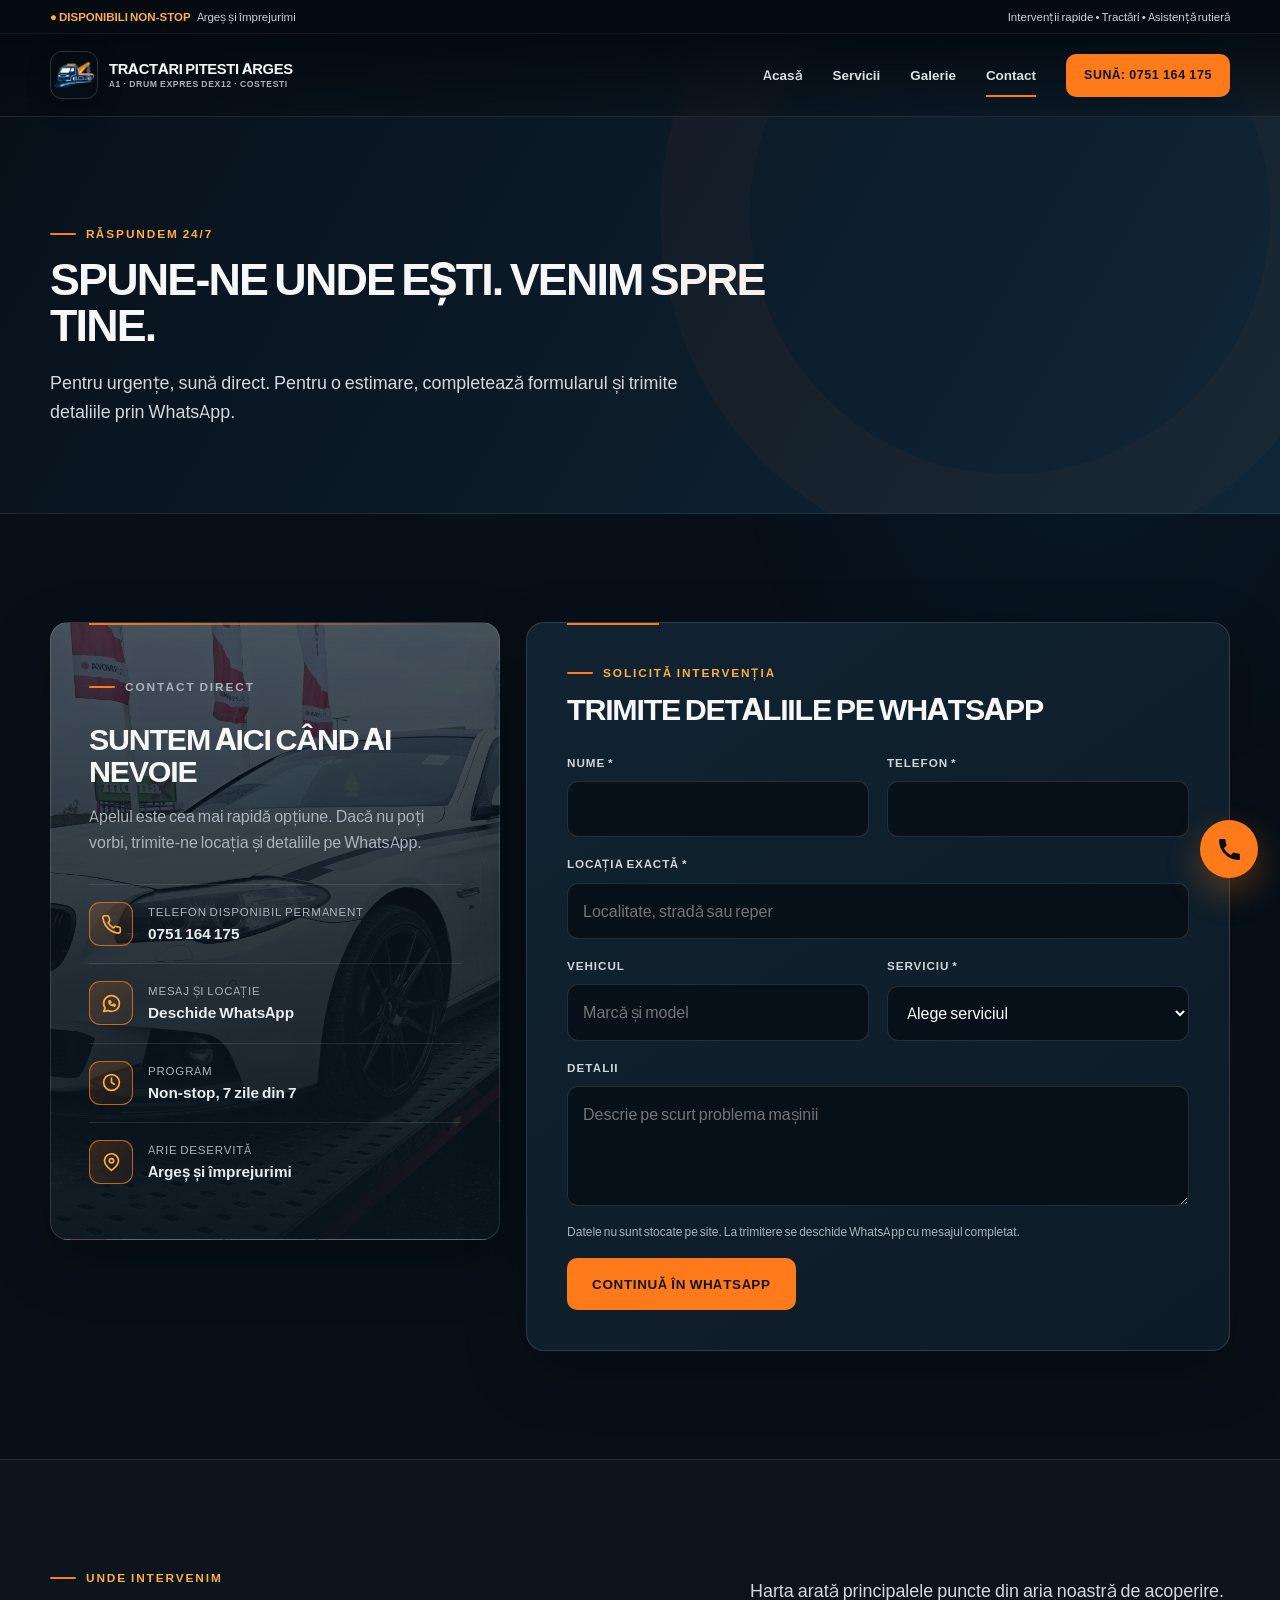
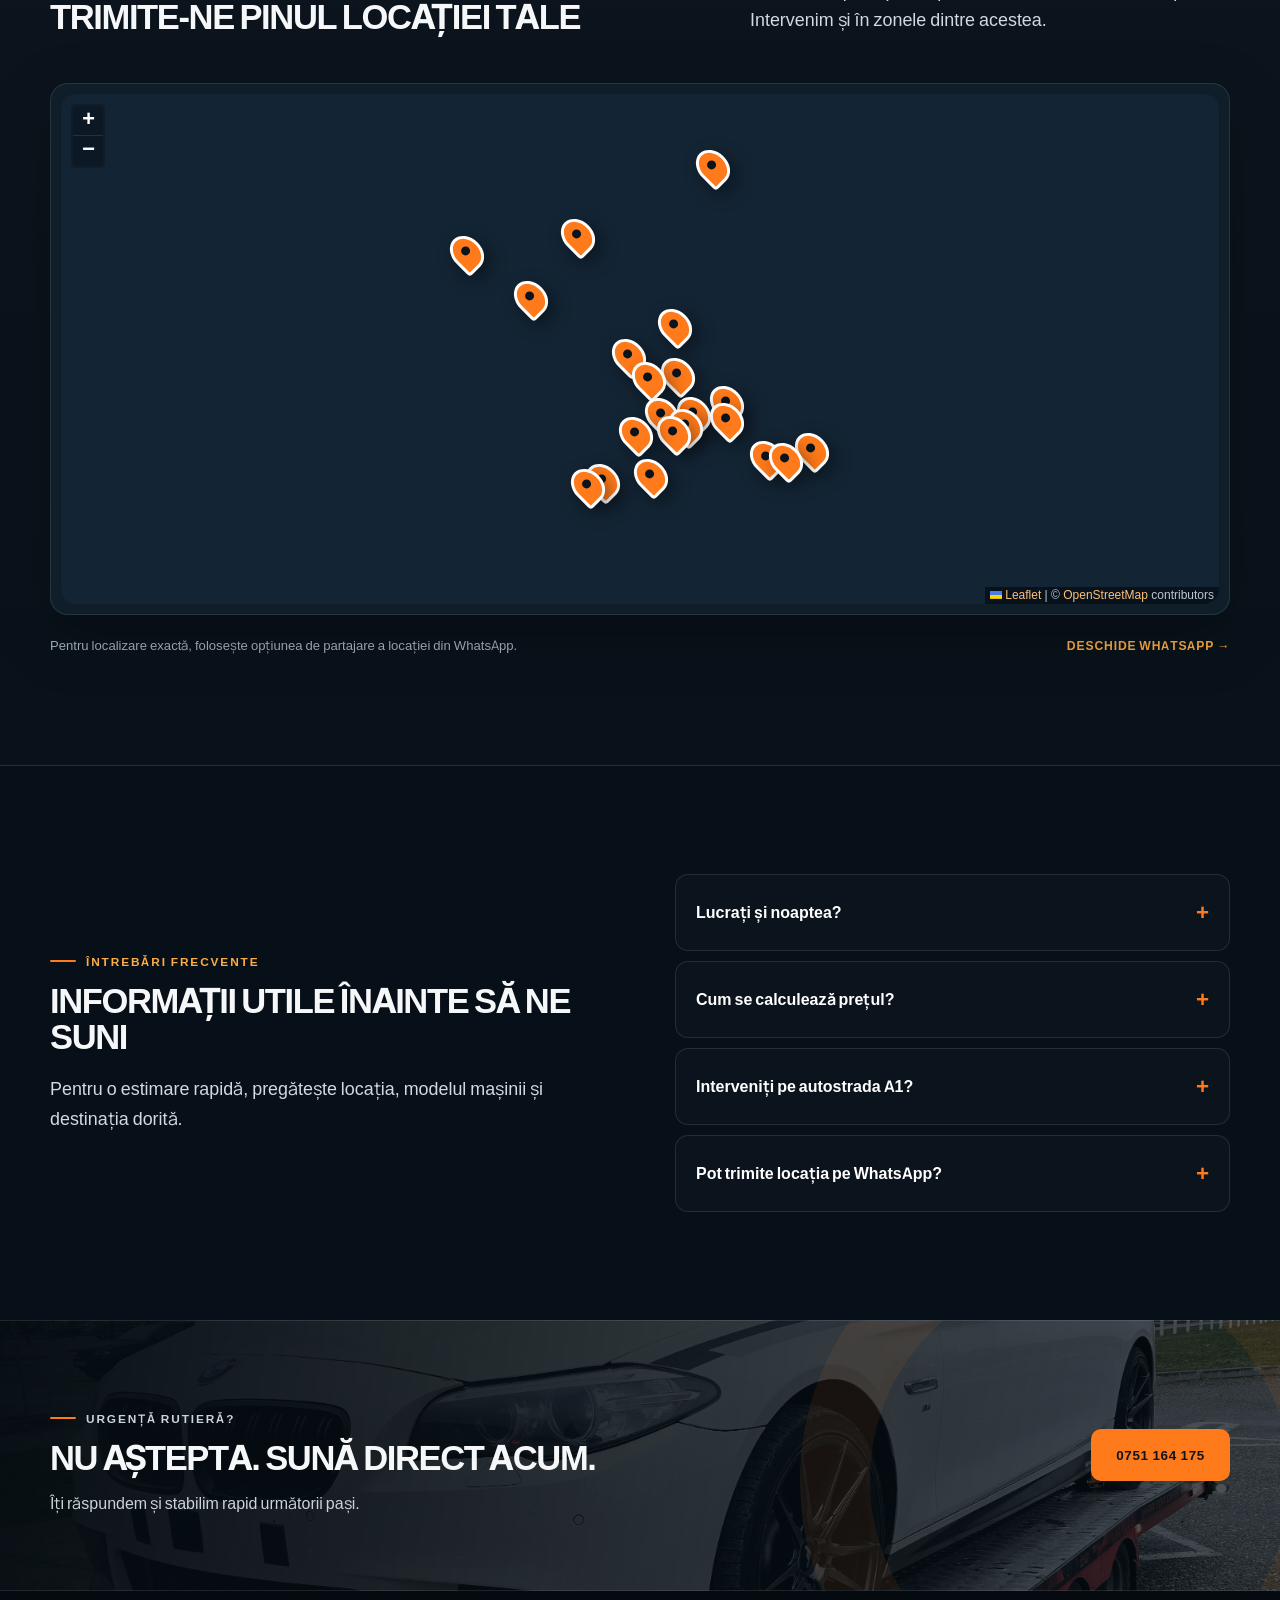
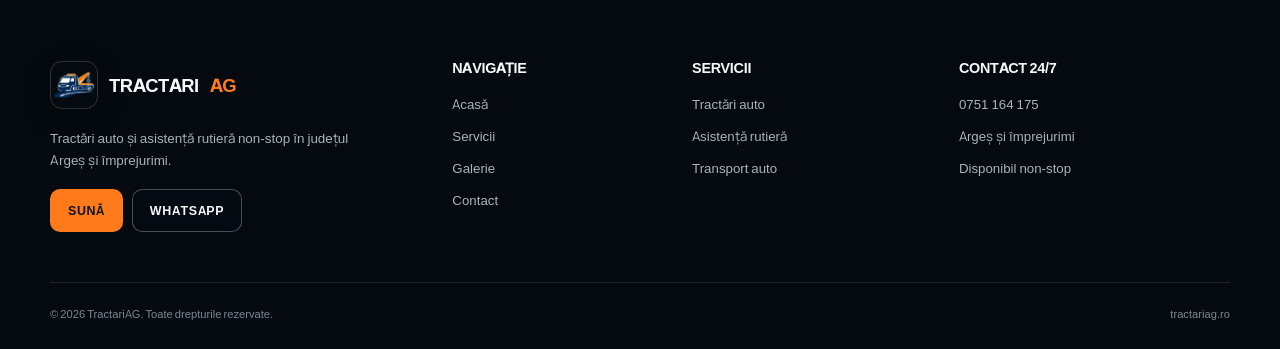
==== commit 72c91c8b: "Add real intervention gallery" ====
--- a/contact.html
+++ b/contact.html
@@ -20,7 +20,7 @@
     <meta property="og:url" content="https://tractariag.ro/contact.html" />
     <meta
       property="og:image"
-      content="https://tractariag.ro/assets/images/asistenta.webp"
+      content="https://tractariag.ro/assets/images/galerie/transport-bmw-seria-5-m-platforma.webp"
     />
     <link rel="icon" href="./logo/favicon.ico?v=20260807" type="image/x-icon" sizes="any" />
     <link rel="shortcut icon" href="./logo/favicon.ico?v=20260807" type="image/x-icon" />
@@ -28,7 +28,7 @@
     <link rel="apple-touch-icon" href="./logo/apple-touch-icon.png?v=20260807" sizes="180x180" />
     <link rel="manifest" href="logo/site.webmanifest" />
     <link rel="stylesheet" href="assets/vendor/leaflet.css" />
-    <link rel="stylesheet" href="assets/css/style.min.css?v=20260820-1" />
+    <link rel="stylesheet" href="assets/css/style.min.css?v=20260820-2" />
     <script type="application/ld+json">
       {
         "@context": "https://schema.org",
@@ -74,7 +74,8 @@
           <div class="mobile-nav-intro"><span>Meniu principal</span><strong><i></i> Disponibili 24/7</strong></div>
           <a class="nav-link" href="index.html"><span class="nav-index">01</span><span class="nav-copy"><span class="nav-label">Acasă</span><small>Intervenție rapidă, non-stop</small></span><span class="nav-arrow" aria-hidden="true">→</span></a
           ><a class="nav-link" href="servicii.html"><span class="nav-index">02</span><span class="nav-copy"><span class="nav-label">Servicii</span><small>Tractare, asistență și transport</small></span><span class="nav-arrow" aria-hidden="true">→</span></a
-          ><a class="nav-link" href="contact.html" aria-current="page"><span class="nav-index">03</span><span class="nav-copy"><span class="nav-label">Contact</span><small>Apel direct sau WhatsApp</small></span><span class="nav-arrow" aria-hidden="true">→</span></a
+          ><a class="nav-link" href="galerie.html"><span class="nav-index">03</span><span class="nav-copy"><span class="nav-label">Galerie</span><small>Intervenții reale TractariAG</small></span><span class="nav-arrow" aria-hidden="true">→</span></a
+          ><a class="nav-link" href="contact.html" aria-current="page"><span class="nav-index">04</span><span class="nav-copy"><span class="nav-label">Contact</span><small>Apel direct sau WhatsApp</small></span><span class="nav-arrow" aria-hidden="true">→</span></a
           ><a class="btn btn-small" href="tel:+40751164175"
             >Sună: 0751&nbsp;164&nbsp;175</a
           >
@@ -335,7 +336,7 @@
             <h3 class="footer-title">Navigație</h3>
             <div class="footer-links">
               <a href="index.html">Acasă</a><a href="servicii.html">Servicii</a
-              ><a href="contact.html">Contact</a>
+              ><a href="galerie.html">Galerie</a><a href="contact.html">Contact</a>
             </div>
           </div>
           <div>
--- a/assets/css/style.min.css
+++ b/assets/css/style.min.css
@@ -1,7 +1,224 @@
-@font-face{font-family:Manrope;src:url('../fonts/manrope-400.woff2') format('woff2');font-weight:400;font-style:normal;font-display:swap}@font-face{font-family:Manrope;src:url('../fonts/manrope-600.woff2') format('woff2');font-weight:600;font-style:normal;font-display:swap}@font-face{font-family:Manrope;src:url('../fonts/manrope-700.woff2') format('woff2');font-weight:700;font-style:normal;font-display:swap}@font-face{font-family:'Barlow Condensed';src:url('../fonts/barlow-condensed-700.woff2') format('woff2');font-weight:700;font-style:normal;font-display:swap}@font-face{font-family:Archivo;src:url('../fonts/archivo-700.woff2') format('woff2');font-weight:700;font-style:normal;font-display:swap}@font-face{font-family:'Inter Tight';src:url('../fonts/inter-tight-700.woff2') format('woff2');font-weight:700;font-style:normal;font-display:swap}:root{--bg:#071019;--bg-soft:#0b1722;--surface:#101f2c;--surface-2:#142837;--text:#f6f7f8;--muted:#a9b4bd;--line:rgba(255,255,255,.1);--accent:#ff7a1a;--accent-2:#ffad42;--success:#34c782;--shadow:0 20px 60px rgba(0,0,0,.32);--radius:18px;--container:min(1180px,calc(100% - 40px))}*{box-sizing:border-box}html{scroll-behavior:smooth}body{margin:0;background:var(--bg);color:var(--text);font-family:Manrope,Arial,sans-serif;line-height:1.65;-webkit-font-smoothing:antialiased;overflow-x:hidden}::selection{background:var(--accent);color:#090b0d}body::before{content:"";position:fixed;inset:0;pointer-events:none;z-index:-1;background:radial-gradient(circle at 15% 15%,rgba(255,122,26,.055),transparent 27%),radial-gradient(circle at 85% 50%,rgba(30,112,164,.08),transparent 30%)}img{max-width:100%;display:block}a{color:inherit;text-decoration:none}button,input,select,textarea{font:inherit}a,button{-webkit-tap-highlight-color:transparent}:focus-visible{outline:3px solid var(--accent-2);outline-offset:4px}.skip-link{position:fixed;top:10px;left:10px;z-index:1000;background:var(--accent);color:#081019;padding:10px 16px;border-radius:8px;transform:translateY(-150%)}.skip-link:focus{transform:none}.container{width:var(--container);margin-inline:auto}.eyebrow{display:flex;align-items:center;gap:10px;color:var(--accent-2);font-size:.74rem;font-weight:700;letter-spacing:.16em;text-transform:uppercase;margin:0 0 12px}.eyebrow::before{content:"";width:26px;height:2px;background:var(--accent);border-radius:2px}h1,h2,h3{font-family:'Inter Tight',Manrope,Arial,sans-serif;text-transform:uppercase;line-height:1.03;letter-spacing:-.04em;margin:0;font-weight:700}h1{font-size:clamp(2.15rem,3.7vw,3.65rem);max-width:760px}h2{font-size:clamp(1.65rem,2.7vw,2.5rem)}h3{font-size:clamp(1.08rem,1.4vw,1.3rem);letter-spacing:-.015em}p{margin:0}.lead{font-size:clamp(1rem,1.4vw,1.16rem);color:#d3d9de;max-width:660px}.muted{color:var(--muted)}.accent{color:var(--accent)}.mt-20{margin-top:20px}.mt-22{margin-top:22px}.form-heading{font-size:1.9rem;margin-bottom:28px}.section{padding:108px 0;position:relative}.section.alt{background:linear-gradient(180deg,rgba(255,255,255,.025),rgba(255,255,255,.012));border-block:1px solid var(--line)}.section-head{display:flex;align-items:end;justify-content:space-between;gap:40px;margin-bottom:48px}.section-head .lead{max-width:480px}.btn{display:inline-flex;align-items:center;justify-content:center;gap:10px;min-height:52px;padding:0 24px;border:1px solid transparent;border-radius:10px;background:var(--accent);color:#10151a;font-size:.84rem;font-weight:800;text-transform:uppercase;letter-spacing:.05em;cursor:pointer;transition:transform .25s,box-shadow .25s,background .25s}.btn:hover{transform:translateY(-2px);background:#ff913e;box-shadow:0 13px 34px rgba(255,122,26,.2)}.btn-outline{background:rgba(7,16,25,.36);border-color:rgba(255,255,255,.28);color:var(--text);backdrop-filter:blur(10px)}.btn-outline:hover{background:rgba(255,255,255,.08);box-shadow:none}.btn-small{min-height:43px;padding:0 17px;font-size:.78rem}.topbar{height:34px;background:#050b11;border-bottom:1px solid rgba(255,255,255,.06);font-size:.72rem;color:#ccd3d8}.topbar .container{height:100%;display:flex;align-items:center;justify-content:space-between}.topbar strong{color:var(--accent-2)}.site-header{position:absolute;top:34px;left:0;right:0;z-index:100;border-bottom:1px solid rgba(255,255,255,.12);background:linear-gradient(180deg,rgba(3,9,14,.88),rgba(3,9,14,.3));backdrop-filter:blur(12px)}.site-header.is-scrolled{position:fixed;top:0;background:rgba(5,12,18,.95);box-shadow:0 12px 38px rgba(0,0,0,.3);animation:headerIn .25s ease both}@keyframes headerIn{from{transform:translateY(-12px);opacity:.7}to{transform:none;opacity:1}}.header-inner{height:82px;display:flex;align-items:center;justify-content:space-between;gap:24px}.brand{display:flex;align-items:center;gap:11px;font-family:'Inter Tight',Manrope,Arial,sans-serif;font-size:1.15rem;font-weight:700;letter-spacing:-.025em;text-transform:uppercase}.brand-logo{flex:0 0 48px;width:48px;height:48px;display:block;object-fit:cover;border:1px solid rgba(255,255,255,.16);border-radius:12px;box-shadow:0 8px 24px rgba(0,0,0,.24)}.site-nav{display:flex;align-items:center;gap:30px}.mobile-nav-intro,.nav-arrow,.nav-copy small,.nav-index{display:none}.site-nav>a:not(.btn){position:relative;color:#dce2e6;font-size:.84rem;font-weight:600}.site-nav>a:not(.btn)::after{content:"";position:absolute;left:0;right:100%;bottom:-11px;height:2px;background:var(--accent);transition:right .25s}.site-nav>a:hover::after,.site-nav>a[aria-current=page]::after{right:0}.menu-toggle{display:none;width:46px;height:46px;padding:0;border:1px solid var(--line);border-radius:12px;background:rgba(255,255,255,.04);cursor:pointer}.menu-toggle span{display:block;width:21px;height:2px;margin:5px auto;background:#fff;transition:.25s}.hero{min-height:760px;display:flex;align-items:center;padding:174px 0 100px;position:relative;isolation:isolate;background:#071019}.hero::before{content:"";position:absolute;inset:0;z-index:-2;background-image:linear-gradient(90deg,rgba(3,9,14,.98) 0,rgba(3,9,14,.84) 38%,rgba(3,9,14,.18) 74%,rgba(3,9,14,.5) 100%),linear-gradient(0deg,#071019 0,transparent 24%),image-set(url('../images/hero-960.webp') 1x,url('../images/hero.webp') 2x);background-size:cover;background-position:center}.hero::after{content:"";position:absolute;width:260px;height:260px;border:1px solid rgba(255,122,26,.09);border-radius:50%;left:-170px;top:230px;z-index:-1}@keyframes scanLine{0%,100%{transform:translateX(-24px);opacity:.25}50%{transform:translateX(24px);opacity:.75}}@keyframes slowPulse{50%{transform:scale(1.08);opacity:.6}}.hero-content{max-width:790px}.hero h1 span{display:block;color:var(--accent)}.hero .lead{margin:24px 0 32px}.hero-actions{display:flex;flex-wrap:wrap;gap:12px}.hero-facts{display:grid;grid-template-columns:repeat(3,max-content);gap:42px;margin-top:56px;padding-top:27px;border-top:1px solid rgba(255,255,255,.18)}.hero-fact strong{display:block;font-family:'Inter Tight',Manrope,Arial,sans-serif;font-size:1.3rem;line-height:1;color:#fff;font-weight:700;letter-spacing:-.03em}.hero-fact span{font-size:.73rem;color:var(--muted);text-transform:uppercase;letter-spacing:.08em}.floating-call{position:fixed;right:22px;bottom:22px;z-index:90;width:58px;height:58px;display:grid;place-items:center;padding:0;border-radius:50%;background:var(--accent);color:#071019;box-shadow:0 14px 35px rgba(255,122,26,.32);animation:callPulse 2.8s infinite}.floating-call::after{display:none}.floating-call svg{width:25px;fill:currentColor}@keyframes callPulse{0%,100%{box-shadow:0 14px 35px rgba(255,122,26,.37),0 0 0 0 rgba(255,122,26,.3)}50%{box-shadow:0 14px 35px rgba(255,122,26,.37),0 0 0 13px rgba(255,122,26,0)}}.quick-bar{position:relative;margin-top:-55px;z-index:5}.quick-grid{display:grid;grid-template-columns:1.25fr 1fr 1fr 1fr;background:var(--surface);border:1px solid var(--line);border-radius:var(--radius);box-shadow:var(--shadow);overflow:hidden}.quick-intro{padding:28px;background:linear-gradient(135deg,var(--accent),#ff9f3a);color:#0b1218}.quick-intro h2{font-size:1.35rem}.quick-intro p{font-size:.8rem;margin-top:5px;font-weight:600}.quick-item{padding:27px;border-left:1px solid var(--line);transition:background .25s}.quick-item:hover{background:rgba(255,255,255,.025)}.quick-item span{display:block;color:var(--accent-2);font-size:.72rem;font-weight:700;text-transform:uppercase;letter-spacing:.1em;margin-bottom:7px}.quick-item strong{font-size:.91rem}.split{display:grid;grid-template-columns:1fr 1fr;gap:70px;align-items:center}.media-frame{position:relative;border-radius:var(--radius);overflow:hidden;box-shadow:var(--shadow);border:1px solid var(--line)}.media-frame::after{content:"";position:absolute;inset:0;border:1px solid rgba(255,255,255,.08);border-radius:inherit;pointer-events:none}.media-frame img{width:100%;height:auto;aspect-ratio:3/2;object-fit:cover;transition:transform .8s ease}.media-frame:hover img{transform:scale(1.035)}.media-badge{position:absolute;right:18px;bottom:18px;padding:15px 18px;border-radius:13px;background:rgba(7,16,25,.9);border:1px solid var(--line);backdrop-filter:blur(10px)}.media-badge strong{display:block;color:var(--accent);font-size:1.4rem}.media-badge span{font-size:.72rem;color:var(--muted)}.feature-list{display:grid;gap:14px;margin:30px 0}.feature{display:flex;align-items:flex-start;gap:13px;color:#d8dfe3}.feature-icon{flex:0 0 28px;height:28px;display:grid;place-items:center;border-radius:8px;background:rgba(255,122,26,.13);color:var(--accent);font-weight:800}.cards{display:grid;grid-template-columns:1fr;gap:0;border-top:1px solid var(--line)}.card{position:relative;display:grid;grid-template-columns:56px minmax(180px,.7fr) 1fr auto;align-items:center;gap:24px;padding:28px 0;border:0;border-bottom:1px solid var(--line);border-radius:0;background:0 0;transition:border-color .45s cubic-bezier(.22,1,.36,1);overflow:visible}.card::before{content:"";position:absolute;left:0;right:auto;bottom:-1px;width:0;height:1px;background:linear-gradient(90deg,var(--accent),rgba(255,122,26,.12),transparent);transition:width .55s cubic-bezier(.22,1,.36,1)}.card::after{display:none}.card h3,.card-link{transition:color .4s cubic-bezier(.22,1,.36,1),transform .4s cubic-bezier(.22,1,.36,1)}.card-icon{width:46px;height:46px;display:grid;place-items:center;margin:0;border:1px solid rgba(255,122,26,.35);border-radius:50%;color:var(--accent);font-size:.76rem;font-weight:800;letter-spacing:.06em;transition:color .45s cubic-bezier(.22,1,.36,1),border-color .45s cubic-bezier(.22,1,.36,1),background .45s cubic-bezier(.22,1,.36,1),box-shadow .45s cubic-bezier(.22,1,.36,1),transform .45s cubic-bezier(.22,1,.36,1)}.card p{color:var(--muted);font-size:.9rem;margin:0;max-width:560px}.card-link{display:inline-flex;margin:0;color:var(--accent-2);font-size:.76rem;font-weight:700;text-transform:uppercase;letter-spacing:.07em;white-space:nowrap}.trust-grid{display:grid;grid-template-columns:repeat(4,1fr);gap:1px;background:var(--line);border:1px solid var(--line);border-radius:var(--radius);overflow:hidden}.trust-item{padding:35px 26px;background:var(--bg-soft)}.trust-item strong{font-family:'Inter Tight',Manrope,Arial,sans-serif;font-size:1.6rem;color:var(--accent);line-height:1;font-weight:700;letter-spacing:-.035em}.trust-item span{display:block;margin-top:8px;font-size:.76rem;text-transform:uppercase;color:#dce1e5;letter-spacing:.07em}.map-wrap{position:relative}.map-shell{position:relative;padding:10px;background:#101e29;border:1px solid var(--line);border-radius:var(--radius);box-shadow:var(--shadow);overflow:hidden}#service-map{height:510px;border-radius:15px;background:#132434;z-index:1}.leaflet-container{cursor:grab}.leaflet-container.leaflet-dragging{cursor:grabbing}.leaflet-tile-pane{filter:grayscale(.35) invert(.86) hue-rotate(170deg) brightness(.7) contrast(1.25)}.leaflet-control-attribution{background:rgba(7,16,25,.85)!important;color:#bcc7cf!important}.leaflet-control-attribution a{color:#ffc077!important}.leaflet-bar a{background:#0c1924!important;color:#fff!important;border-color:var(--line)!important}.leaflet-bar a:hover{background:#183044!important}.custom-map-marker{background:0 0;border:0}.custom-map-marker span{display:block;width:30px;height:38px;background:var(--accent);border:3px solid #fff;border-radius:50% 50% 50% 4px;transform:rotate(-45deg);box-shadow:0 8px 18px rgba(0,0,0,.4)}.custom-map-marker span::after{content:"";position:absolute;width:9px;height:9px;border-radius:50%;background:#09141e;left:8px;top:9px}.leaflet-popup-content-wrapper,.leaflet-popup-tip{background:#0c1924;color:#fff}.leaflet-popup-content{min-width:170px;margin:16px}.leaflet-popup-content strong{display:block;font-family:'Inter Tight',Manrope,Arial,sans-serif;font-size:1rem;text-transform:uppercase;font-weight:700}.leaflet-popup-content span{display:block;color:#aebac3;font-size:.76rem;line-height:1.45;margin:5px 0 12px}.leaflet-popup-content a{display:inline-flex;padding:7px 11px;border-radius:7px;background:var(--accent);color:#0a1117;font-size:.72rem;font-weight:800;text-transform:uppercase}.map-note{display:flex;align-items:center;justify-content:space-between;gap:20px;margin-top:20px;color:var(--muted);font-size:.82rem}.cta{padding:74px 0;position:relative;overflow:hidden;background:linear-gradient(100deg,rgba(5,12,18,.98),rgba(5,12,18,.7)),url('../images/asistenta.webp') center 52%/cover;border-block:1px solid var(--line)}.cta::after{content:"";position:absolute;inset:auto -80px -170px auto;width:420px;height:420px;border:70px solid rgba(255,122,26,.08);border-radius:50%}.cta-inner{position:relative;z-index:1;display:flex;align-items:center;justify-content:space-between;gap:40px}.cta h2{max-width:650px}.cta p{margin-top:14px;color:#cbd4da}.page-hero{padding:190px 0 86px;position:relative;overflow:hidden;background:linear-gradient(120deg,#071019,#102637);border-bottom:1px solid var(--line)}.page-hero::before{display:none}.page-hero::after{content:"";position:absolute;right:-80px;top:-170px;width:520px;height:520px;border-radius:50%;border:90px solid rgba(255,122,26,.035)}.page-hero h1{font-size:clamp(2.05rem,3.5vw,3.2rem)}.page-hero .lead{margin-top:20px}.breadcrumbs{display:flex;gap:9px;align-items:center;font-size:.74rem;text-transform:uppercase;letter-spacing:.08em;color:var(--muted);margin-bottom:25px}.breadcrumbs a{color:var(--accent-2)}.service-row{display:grid;grid-template-columns:1fr 1.15fr;gap:42px;padding:34px 0;border-top:1px solid var(--line);align-items:start}.service-number{font-family:'Inter Tight',Manrope,Arial,sans-serif;color:var(--accent);font-size:.85rem;font-weight:700}.service-row h3{font-size:1.45rem;margin-top:8px}.service-copy p{color:var(--muted)}.price{display:flex;justify-content:space-between;align-items:center;gap:20px;margin-top:18px;padding-top:18px;border-top:1px solid var(--line);font-size:.8rem;color:#dce3e7}.price strong{font-size:1.15rem;color:var(--accent-2)}.notice{padding:18px 20px;border-radius:13px;background:rgba(255,122,26,.09);border:1px solid rgba(255,122,26,.22);font-size:.82rem;color:#e8d5c6;margin-top:28px}.steps{display:grid;grid-template-columns:repeat(3,1fr);gap:20px;counter-reset:steps}.step{padding:30px;border:1px solid var(--line);border-radius:18px;background:var(--surface);counter-increment:steps}.step::before{content:"0" counter(steps);font-family:'Inter Tight',Manrope,Arial,sans-serif;font-size:2rem;color:var(--accent);font-weight:700}.step h3{margin:15px 0 10px}.step p{color:var(--muted);font-size:.88rem}.services-redesign h1,.services-redesign h2,.services-redesign h3{text-transform:none}.svc-hero{position:relative;isolation:isolate;min-height:680px;display:flex;align-items:flex-end;padding:190px 0 96px;overflow:hidden;border-bottom:1px solid rgba(255,255,255,.11);background:#071019}.svc-hero::before{content:"";position:absolute;z-index:-2;inset:0;background-image:linear-gradient(90deg,rgba(3,10,16,.98) 0,rgba(3,10,16,.9) 43%,rgba(3,10,16,.32) 75%,rgba(3,10,16,.58) 100%),linear-gradient(0deg,#071019 0,transparent 32%),url('../images/asistenta.webp');background-size:cover;background-position:center 54%}.svc-hero::after{content:"";position:absolute;z-index:-1;inset:0;background:linear-gradient(115deg,transparent 56%,rgba(255,255,255,.035) 56.1%,transparent 56.35%);pointer-events:none}.svc-hero-grid{display:grid;grid-template-columns:minmax(0,1fr) 340px;gap:92px;align-items:end}.svc-hero-copy h1{max-width:680px;font-size:clamp(2.35rem,4.2vw,3.55rem);letter-spacing:-.045em}.svc-hero-copy .lead{max-width:620px;margin:24px 0 32px}.svc-hero-aside{padding:6px 0 4px 34px;border-left:1px solid rgba(255,255,255,.25)}.svc-live{display:flex;align-items:center;gap:10px;margin-bottom:24px;color:#dce3e8;font-size:.73rem;font-weight:700;letter-spacing:.1em;text-transform:uppercase}.svc-live span{width:7px;height:7px;border-radius:50%;background:var(--accent);box-shadow:0 0 0 5px rgba(255,122,26,.12);animation:svcPulse 2.8s ease-in-out infinite}.svc-hero-rate{display:flex;justify-content:space-between;align-items:baseline;gap:18px;padding:17px 0;border-top:1px solid rgba(255,255,255,.14)}.svc-hero-rate span{color:var(--muted);font-size:.75rem;text-transform:uppercase;letter-spacing:.08em}.svc-hero-rate strong{font-family:'Inter Tight',Manrope,Arial,sans-serif;color:#fff;font-size:1.3rem;letter-spacing:-.025em}.svc-location-link,.svc-text-link{display:inline-flex;align-items:center;gap:10px;margin-top:20px;color:var(--accent-2);font-size:.76rem;font-weight:800;letter-spacing:.06em;text-transform:uppercase}.svc-location-link span,.svc-text-link span{transition:transform .35s cubic-bezier(.22,1,.36,1)}.svc-hero-track{position:absolute;left:0;right:0;bottom:0;height:2px;overflow:hidden;background:rgba(255,255,255,.05)}.svc-hero-track span{display:block;width:18%;height:100%;background:linear-gradient(90deg,transparent,var(--accent),transparent);animation:svcTrack 8s ease-in-out infinite}@keyframes svcPulse{50%{box-shadow:0 0 0 9px rgba(255,122,26,0)}}@keyframes svcTrack{0%{transform:translateX(-100%);opacity:0}15%,80%{opacity:.8}100%{transform:translateX(650%);opacity:0}}.svc-services{padding-block:112px;background:linear-gradient(180deg,#071019,#08151f)}.svc-section-head{display:flex;align-items:flex-end;justify-content:space-between;gap:70px;margin-bottom:52px}.svc-section-head>div{max-width:600px}.svc-section-head .lead{max-width:470px;font-size:1rem}.svc-list{border-top:1px solid rgba(255,255,255,.16)}.svc-item{position:relative;isolation:isolate;display:grid;grid-template-columns:42px minmax(225px,.8fr) minmax(300px,1.25fr) 145px;gap:30px;align-items:center;padding:42px 24px;border-bottom:1px solid rgba(255,255,255,.12);overflow:hidden;background-image:linear-gradient(var(--accent),var(--accent)),linear-gradient(var(--accent),var(--accent)),linear-gradient(rgba(255,255,255,.28),rgba(255,255,255,.28)),linear-gradient(rgba(255,255,255,.28),rgba(255,255,255,.28));background-repeat:no-repeat;background-position:left bottom,left bottom,right top,right top;background-size:2px 30px,62px 1px,1px 30px,62px 1px;transition:border-color .4s ease,background-size .55s cubic-bezier(.22,1,.36,1)}.svc-item::before{content:"";position:absolute;z-index:-1;inset:1px 0;background:linear-gradient(90deg,rgba(255,122,26,.055),rgba(255,122,26,.012) 53%,transparent);opacity:0;transition:opacity .5s cubic-bezier(.22,1,.36,1)}.svc-item::after{content:"";position:absolute;left:0;bottom:-1px;width:100%;height:1px;background:linear-gradient(90deg,var(--accent),rgba(255,122,26,.2),transparent 72%);transform:scaleX(.08);transform-origin:left;opacity:.45;transition:transform .65s cubic-bezier(.22,1,.36,1),opacity .4s}.svc-index{align-self:start;padding-top:13px;color:var(--accent);font-size:.68rem;font-weight:800;letter-spacing:.12em}.svc-index::after{content:"";display:block;width:18px;height:1px;margin-top:8px;background:var(--accent);transform-origin:left;animation:svcDash 4.8s ease-in-out infinite}.svc-item:nth-child(2) .svc-index::after{animation-delay:-1.2s}.svc-item:nth-child(3) .svc-index::after{animation-delay:-2.4s}.svc-item:nth-child(4) .svc-index::after{animation-delay:-3.6s}@keyframes svcDash{0%,100%{transform:scaleX(.55);opacity:.45}50%{transform:scaleX(1);opacity:1}}.svc-title{display:flex;align-items:center;gap:17px}.svc-title h3{font-size:clamp(1.15rem,1.65vw,1.45rem);line-height:1.12;transition:color .4s ease}.svc-icon{flex:0 0 46px;width:46px;height:46px;display:grid;place-items:center;border:1px solid rgba(255,122,26,.38);border-radius:12px;color:var(--accent-2);background:rgba(255,122,26,.035);transition:color .45s ease,border-color .45s ease,background .45s ease,transform .45s cubic-bezier(.22,1,.36,1)}.svc-icon svg{width:23px;height:23px;fill:none;stroke:currentColor;stroke-width:1.65;stroke-linecap:round;stroke-linejoin:round}.svc-details p{max-width:560px;color:var(--muted);font-size:.88rem;line-height:1.7}.svc-details ul{display:flex;flex-wrap:wrap;gap:8px 22px;margin:13px 0 0;padding:0;list-style:none}.svc-details li{position:relative;padding-left:13px;color:#d7dee3;font-size:.71rem;font-weight:600}.svc-details li::before{content:"";position:absolute;left:0;top:.55em;width:4px;height:4px;border-radius:50%;background:var(--accent)}.svc-price{text-align:right}.svc-price small,.svc-price span{display:block;color:var(--muted);font-size:.65rem;letter-spacing:.08em;text-transform:uppercase}.svc-price strong{display:block;margin:3px 0;font-family:'Inter Tight',Manrope,Arial,sans-serif;color:var(--accent-2);font-size:1.22rem;line-height:1.1;letter-spacing:-.025em;white-space:nowrap;transition:color .4s ease,transform .45s cubic-bezier(.22,1,.36,1)}.svc-pricing{padding-block:112px;background:#0a1721;border-block:1px solid rgba(255,255,255,.1)}.svc-pricing-grid{display:grid;grid-template-columns:1.06fr .94fr;gap:82px;align-items:stretch}.svc-pricing-media{position:relative;min-height:440px;margin:0;padding:0 0 22px 22px}.svc-pricing-media::before{content:"";position:absolute;left:0;bottom:0;width:45%;height:58%;border-left:2px solid var(--accent);border-bottom:2px solid var(--accent);opacity:.8}.svc-pricing-media::after{content:"";position:absolute;right:-16px;top:-16px;width:72px;height:72px;border-top:1px solid rgba(255,255,255,.24);border-right:1px solid rgba(255,255,255,.24)}.svc-pricing-media picture{display:block;position:absolute;inset:0 0 22px 22px;overflow:hidden}.svc-pricing-media img{width:100%;height:100%;object-fit:cover;object-position:67% center;filter:saturate(.82) contrast(1.04);transition:transform 1s cubic-bezier(.22,1,.36,1)}.svc-pricing-media figcaption{position:absolute;right:0;bottom:0;max-width:310px;padding:13px 16px;background:rgba(5,13,20,.92);border-left:2px solid var(--accent);color:#d9e0e4;font-size:.72rem;letter-spacing:.025em;backdrop-filter:blur(8px)}.svc-pricing-copy h2{max-width:580px}.svc-pricing-copy .lead{margin-top:22px;font-size:1rem}.svc-rates{margin-top:36px;border-top:1px solid rgba(255,255,255,.15)}.svc-rates>div{display:grid;grid-template-columns:38px 1fr auto;gap:16px;align-items:baseline;padding:20px 0;border-bottom:1px solid rgba(255,255,255,.12)}.svc-rates span{color:var(--accent);font-size:.68rem;font-weight:800;letter-spacing:.1em}.svc-rates p{color:var(--muted);font-size:.78rem;text-transform:uppercase;letter-spacing:.07em}.svc-rates strong{font-family:'Inter Tight',Manrope,Arial,sans-serif;font-size:1.25rem;color:#fff;letter-spacing:-.025em}.svc-disclaimer{margin-top:20px;padding-left:14px;border-left:2px solid rgba(255,122,26,.65);color:#929fa8;font-size:.74rem;line-height:1.6}.svc-process{padding-block:108px;background:#071019}.svc-route{position:relative;display:grid;grid-template-columns:repeat(3,1fr);gap:58px;margin:0;padding:0;list-style:none}.svc-route::before{content:"";position:absolute;left:0;right:0;top:18px;height:1px;background:rgba(255,255,255,.16)}.svc-route::after{content:"";position:absolute;left:0;top:17px;width:18%;height:2px;background:linear-gradient(90deg,transparent,var(--accent),transparent);animation:svcRoute 9s ease-in-out infinite}@keyframes svcRoute{0%{transform:translateX(-70%);opacity:0}20%,75%{opacity:.75}100%{transform:translateX(530%);opacity:0}}.svc-route li{position:relative;padding:56px 34px 0 0}.svc-route li>span{position:absolute;z-index:1;top:0;left:0;width:36px;height:36px;display:grid;place-items:center;border:1px solid rgba(255,122,26,.6);border-radius:50%;background:#071019;color:var(--accent-2);font-size:.66rem;font-weight:800}.svc-route h3{font-size:1.2rem}.svc-route p{max-width:310px;margin-top:10px;color:var(--muted);font-size:.84rem}.svc-map{padding-block:108px;background:linear-gradient(180deg,#08151f,#071019);border-top:1px solid rgba(255,255,255,.08)}.svc-map .map-shell{border-radius:12px;padding:8px}.svc-map #service-map{border-radius:8px}.svc-map .map-note{margin-top:18px}.svc-text-link{margin-top:0}.svc-cta h2{max-width:720px}.home-redesign h1,.home-redesign h2,.home-redesign h3{text-transform:none}.home-hero{position:relative;isolation:isolate;min-height:720px;display:flex;align-items:flex-end;padding:190px 0 98px;overflow:hidden;border-bottom:1px solid rgba(255,255,255,.11);background:#071019}.home-hero::before{content:"";position:absolute;z-index:-2;inset:0;background-image:linear-gradient(90deg,rgba(3,9,14,.98) 0,rgba(3,9,14,.88) 42%,rgba(3,9,14,.16) 74%,rgba(3,9,14,.46) 100%),linear-gradient(0deg,#071019 0,transparent 31%),image-set(url('../images/hero-960.webp') 1x,url('../images/hero.webp') 2x);background-size:cover;background-position:center}.home-hero::after{content:"";position:absolute;z-index:-1;inset:0;background:linear-gradient(115deg,transparent 58%,rgba(255,255,255,.04) 58.1%,transparent 58.35%);pointer-events:none}.home-hero-grid{display:grid;grid-template-columns:minmax(0,1fr) 340px;gap:92px;align-items:end}.home-hero-copy h1{max-width:690px;font-size:clamp(2.4rem,4.25vw,3.65rem);letter-spacing:-.047em}.home-hero-copy h1 span{display:block;color:var(--accent)}.home-hero-copy .lead{max-width:620px;margin:24px 0 32px}.home-hero-aside{padding:6px 0 4px 34px;border-left:1px solid rgba(255,255,255,.25)}.home-flow{position:relative;background:#091722;border-bottom:1px solid rgba(255,255,255,.1)}.home-flow::after{content:"";position:absolute;left:0;bottom:-1px;width:18%;height:1px;background:linear-gradient(90deg,var(--accent),transparent);animation:homeFlowLine 7s ease-in-out infinite}.home-flow-grid{display:grid;grid-template-columns:.8fr 1.7fr;gap:70px;align-items:center;min-height:132px}.home-flow-intro{padding-right:38px;border-right:1px solid rgba(255,255,255,.13)}.home-flow-intro span{display:block;color:var(--accent-2);font-size:.68rem;font-weight:800;letter-spacing:.12em;text-transform:uppercase}.home-flow-intro strong{display:block;margin-top:5px;font-family:'Inter Tight',Manrope,Arial,sans-serif;font-size:1.12rem}.home-flow ol{display:grid;grid-template-columns:repeat(3,1fr);gap:34px;margin:0;padding:0;list-style:none}.home-flow li{display:flex;align-items:center;gap:13px}.home-flow li span{flex:0 0 30px;width:30px;height:30px;display:grid;place-items:center;border:1px solid rgba(255,122,26,.52);border-radius:50%;color:var(--accent-2);font-size:.61rem;font-weight:800}.home-flow li strong{font-size:.76rem;letter-spacing:.035em;text-transform:uppercase}@keyframes homeFlowLine{0%,100%{transform:scaleX(.35);transform-origin:left;opacity:.35}50%{transform:scaleX(1);transform-origin:left;opacity:.9}}.home-intro{padding-block:112px;background:linear-gradient(180deg,#071019,#08141e)}.home-intro-grid{display:grid;grid-template-columns:1.04fr .96fr;gap:82px;align-items:stretch}.home-intro-media{position:relative;min-height:510px;margin:0;padding:20px 20px 0 0}.home-intro-media::before{content:"";position:absolute;right:0;top:0;width:44%;height:55%;border-top:1px solid rgba(255,255,255,.3);border-right:1px solid rgba(255,255,255,.3)}.home-intro-media::after{content:"";position:absolute;left:0;bottom:0;width:46%;height:58%;border-left:2px solid var(--accent);border-bottom:2px solid var(--accent)}.home-intro-media picture{position:absolute;inset:20px 20px 0 0;display:block;overflow:hidden}.home-intro-media img{width:100%;height:100%;object-fit:cover;object-position:54% center;filter:saturate(.82) contrast(1.04);transition:transform 1s cubic-bezier(.22,1,.36,1)}.home-intro-media figcaption{position:absolute;z-index:1;right:0;bottom:0;min-width:215px;padding:15px 18px;background:rgba(5,13,20,.93);border-left:2px solid var(--accent);backdrop-filter:blur(8px)}.home-intro-media figcaption span,.home-intro-media figcaption strong{display:block}.home-intro-media figcaption strong{font-family:'Inter Tight',Manrope,Arial,sans-serif;color:var(--accent-2);font-size:1.35rem;line-height:1}.home-intro-media figcaption span{margin-top:5px;color:var(--muted);font-size:.67rem;letter-spacing:.08em;text-transform:uppercase}.home-intro-copy{align-self:center}.home-intro-copy h2{max-width:560px}.home-intro-copy>.lead{margin-top:22px;font-size:1rem}.home-benefits{margin:34px 0 0;padding:0;border-top:1px solid rgba(255,255,255,.14);list-style:none}.home-benefits li{display:grid;grid-template-columns:34px 1fr;gap:15px;padding:19px 0;border-bottom:1px solid rgba(255,255,255,.11)}.home-benefits li>span{padding-top:2px;color:var(--accent);font-size:.66rem;font-weight:800;letter-spacing:.1em}.home-benefits p{color:var(--muted);font-size:.78rem}.home-benefits strong{display:block;margin-bottom:3px;color:#f1f4f6;font-size:.89rem}.home-services{padding-block:112px;background:#0a1721;border-block:1px solid rgba(255,255,255,.09)}.home-service-link{display:inline-flex;align-items:center;gap:8px;margin-top:12px;color:var(--accent-2);font-size:.69rem;font-weight:800;letter-spacing:.07em;text-transform:uppercase}.home-service-link span{transition:transform .35s cubic-bezier(.22,1,.36,1)}.home-proof{position:relative;isolation:isolate;overflow:hidden;padding-block:108px;background:#071019}.home-proof::before{content:"";position:absolute;z-index:-1;inset:0;background-image:linear-gradient(100deg,rgba(7,16,25,.98),rgba(7,16,25,.88)),url('../images/asistenta.webp');background-size:cover;background-position:center 55%;opacity:.48}.home-proof::after{content:"";position:absolute;z-index:-1;right:-5%;top:-80%;width:46%;height:250%;border-left:1px solid rgba(255,122,26,.1);transform:rotate(17deg)}.home-proof-grid{display:grid;grid-template-columns:.8fr 1.2fr;gap:90px;align-items:center}.home-proof-grid>div .lead{margin-top:20px;font-size:1rem}.home-proof-list{display:grid;grid-template-columns:1fr 1fr;margin:0;border-top:1px solid rgba(255,255,255,.18);border-left:1px solid rgba(255,255,255,.18)}.home-proof-list div{position:relative;padding:28px 26px;border-right:1px solid rgba(255,255,255,.18);border-bottom:1px solid rgba(255,255,255,.18);overflow:hidden}.home-proof-list div::after{content:"";position:absolute;left:0;bottom:0;width:36px;height:1px;background:var(--accent);transition:width .5s cubic-bezier(.22,1,.36,1)}.home-proof-list dt{font-family:'Inter Tight',Manrope,Arial,sans-serif;color:var(--accent-2);font-size:1.45rem;font-weight:700;letter-spacing:-.03em}.home-proof-list dd{margin:6px 0 0;color:#c2ccd3;font-size:.74rem;text-transform:uppercase;letter-spacing:.065em}.home-map{padding-block:108px;background:linear-gradient(180deg,#08151f,#071019);border-top:1px solid rgba(255,255,255,.08)}.home-map .map-shell{padding:8px;border-radius:12px}.home-map #service-map{border-radius:8px}.home-map .map-note{margin-top:18px}.home-cta h2{max-width:720px}.contact-grid{display:grid;grid-template-columns:.78fr 1.22fr;gap:26px;align-items:start}.contact-panel{position:sticky;top:108px;padding:38px;border:1px solid rgba(255,255,255,.13);border-radius:var(--radius);background:linear-gradient(180deg,rgba(9,20,29,.72),rgba(9,20,29,.97)),url('../images/asistenta-640.webp') center/cover;box-shadow:var(--shadow);overflow:hidden}.contact-panel::before{content:"";position:absolute;left:38px;right:38px;top:0;height:2px;background:linear-gradient(90deg,var(--accent),transparent)}.contact-form{position:relative;padding:40px;border:1px solid rgba(255,255,255,.13);border-radius:var(--radius);background:linear-gradient(145deg,#112331,#0d1b26);box-shadow:var(--shadow);overflow:hidden}.contact-form::before{content:"";position:absolute;top:0;left:40px;width:92px;height:2px;background:var(--accent)}.contact-panel h2{font-size:1.9rem}.contact-panel>p{color:var(--muted);margin:16px 0 28px}.contact-method{position:relative;isolation:isolate;display:flex;align-items:center;gap:15px;padding:17px 0;border-top:1px solid var(--line)}.contact-method::before{content:"";position:absolute;z-index:-1;inset:5px -10px;border-radius:11px;background:linear-gradient(90deg,rgba(255,122,26,.07),transparent 78%);opacity:0;transform:scaleX(.96);transform-origin:left;transition:opacity .45s cubic-bezier(.22,1,.36,1),transform .55s cubic-bezier(.22,1,.36,1);pointer-events:none}.contact-method .contact-method-icon{flex:0 0 44px;width:44px;height:44px;padding:0;display:grid;place-items:center;line-height:0;border-radius:11px;border:1px solid rgba(255,122,26,.72);background:linear-gradient(145deg,rgba(255,122,26,.19),rgba(255,122,26,.045));color:var(--accent-2);overflow:hidden;transition:color .45s cubic-bezier(.22,1,.36,1),border-color .45s cubic-bezier(.22,1,.36,1),background .45s cubic-bezier(.22,1,.36,1),box-shadow .45s cubic-bezier(.22,1,.36,1),transform .45s cubic-bezier(.22,1,.36,1)}.contact-method-icon svg{display:block;width:21px;height:21px;margin:auto;fill:none;stroke:currentColor;stroke-width:1.9;stroke-linecap:round;stroke-linejoin:round}.contact-method>span:last-child{display:block}.contact-method>span:last-child>span{display:block;color:var(--muted);font-size:.72rem;text-transform:uppercase;letter-spacing:.07em}.contact-method strong{display:block;font-size:.96rem;color:#e7ecef;transition:color .4s cubic-bezier(.22,1,.36,1)}.form-grid{display:grid;grid-template-columns:1fr 1fr;gap:18px}.field{display:grid;gap:8px}.field.full{grid-column:1/-1}.field label{font-size:.73rem;font-weight:700;text-transform:uppercase;letter-spacing:.08em;color:#cfd7dc}.field input,.field select,.field textarea{width:100%;border:1px solid rgba(255,255,255,.12);border-radius:11px;background:rgba(5,14,21,.78);color:#fff;padding:14px 15px;outline:0;transition:border-color .2s,box-shadow .2s,background .2s}.field input:hover,.field select:hover,.field textarea:hover{background:#091722}.field input:focus,.field select:focus,.field textarea:focus{border-color:var(--accent);background:#091722;box-shadow:0 0 0 3px rgba(255,122,26,.11)}.field textarea{resize:vertical;min-height:120px}.form-note{color:var(--muted);font-size:.75rem;margin:16px 0}.faq-list{display:grid;gap:10px}.faq-item{border:1px solid var(--line);border-radius:13px;background:rgba(255,255,255,.02);overflow:hidden}.faq-item button{width:100%;display:flex;align-items:center;justify-content:space-between;gap:20px;padding:19px 20px;border:0;background:0 0;color:#fff;text-align:left;font-weight:700;cursor:pointer}.faq-item button::after{content:"+";font-size:1.4rem;color:var(--accent);transition:transform .2s}.faq-answer{max-height:0;overflow:hidden;color:var(--muted);font-size:.86rem;transition:max-height .3s}.faq-answer p{padding:0 20px 20px}.faq-item.is-open .faq-answer{max-height:180px}.faq-item.is-open button::after{transform:rotate(45deg)}.site-footer{padding:70px 0 25px;background:#040a0f}.footer-grid{display:grid;grid-template-columns:1.3fr .7fr .8fr 1fr;gap:50px}.footer-brand p{color:var(--muted);font-size:.84rem;max-width:320px;margin:18px 0}.footer-title{font-family:'Inter Tight',Manrope,Arial,sans-serif;font-size:.9rem;font-weight:700;letter-spacing:-.02em;text-transform:uppercase;margin-bottom:18px}.footer-links{display:grid;gap:10px;color:var(--muted);font-size:.83rem}.footer-links a:hover{color:var(--accent-2)}.footer-actions{display:flex;gap:9px;flex-wrap:wrap}.footer-bottom{display:flex;justify-content:space-between;gap:20px;margin-top:50px;padding-top:22px;border-top:1px solid var(--line);color:#798893;font-size:.7rem}[data-reveal]{opacity:0;transform:translateY(20px);transition:opacity .6s ease,transform .6s ease}[data-reveal].is-visible{opacity:1;transform:none}@media(max-width:1000px){.cards{grid-template-columns:repeat(2,1fr)}.quick-grid{grid-template-columns:1fr 1fr}.quick-intro{grid-column:1/-1}.quick-item:nth-child(2){border-left:0}.split{gap:40px}.trust-grid{grid-template-columns:repeat(2,1fr)}.footer-grid{grid-template-columns:1.2fr 1fr 1fr}.footer-brand{grid-column:1/-1}}@media(max-width:860px){:root{--container:min(100% - 30px,720px)}.section{padding:82px 0}.topbar .topbar-extra{display:none}.site-header{top:34px}.header-inner{height:72px}.menu-toggle{display:block;position:relative;z-index:102}.menu-toggle[aria-expanded=true] span:first-child{transform:translateY(7px) rotate(45deg)}.menu-toggle[aria-expanded=true] span:nth-child(2){opacity:0}.menu-toggle[aria-expanded=true] span:nth-child(3){transform:translateY(-7px) rotate(-45deg)}.site-nav{position:fixed;inset:0;z-index:101;display:flex;flex-direction:column;justify-content:center;gap:27px;background:rgba(4,10,15,.98);transform:translateX(100%);visibility:hidden;transition:transform .32s,visibility .32s}.site-nav.is-open{transform:none;visibility:visible}.site-nav>a:not(.btn){font-family:'Inter Tight',Manrope,Arial,sans-serif;font-size:1.35rem;font-weight:700;text-transform:uppercase}.site-nav>a:not(.btn)::after{bottom:-5px}.menu-open{overflow:hidden}.hero{min-height:700px}.hero::before{background-image:linear-gradient(90deg,rgba(3,9,14,.94),rgba(3,9,14,.58)),linear-gradient(0deg,#071019 0,transparent 32%),url('../images/hero-960.webp');background-position:62% center}.hero-content{max-width:680px}.section-head{align-items:start;flex-direction:column;gap:18px}.contact-grid,.split{grid-template-columns:1fr}.split .media-frame{order:-1}.service-row{grid-template-columns:.75fr 1.25fr}.steps{grid-template-columns:1fr}.cta-inner{align-items:flex-start;flex-direction:column}.footer-grid{grid-template-columns:repeat(2,1fr)}}@media(max-width:600px){:root{--container:calc(100% - 26px);--radius:15px}.section{padding:68px 0}.topbar{font-size:.66rem}.header-inner{height:68px}.brand{font-size:1rem}.brand-logo{flex-basis:42px;width:42px;height:42px;border-radius:10px}.site-header .header-call{display:none}.hero{min-height:620px;padding-top:140px}.hero h1{font-size:2rem}.hero .lead{font-size:.92rem}.hero-actions{display:grid}.hero-actions .btn{width:100%}.hero-facts{grid-template-columns:repeat(3,1fr);gap:10px}.hero-fact strong{font-size:1.1rem}.hero-fact span{font-size:.62rem}.quick-bar{margin-top:-30px}.quick-grid{grid-template-columns:1fr}.quick-intro{grid-column:auto}.quick-item{border-left:0;border-top:1px solid var(--line);padding:21px 24px}.cards{grid-template-columns:1fr}.trust-grid{grid-template-columns:1fr 1fr}.trust-item{padding:25px 18px}.trust-item strong{font-size:1.35rem}#service-map{height:430px}.map-note{align-items:flex-start;flex-direction:column}.page-hero{padding:155px 0 62px}.service-row{grid-template-columns:1fr;gap:18px}.service-row h3{font-size:1.3rem}.form-grid{grid-template-columns:1fr}.field.full{grid-column:auto}.contact-form,.contact-panel{padding:24px}.footer-grid{grid-template-columns:1fr;gap:35px}.footer-brand{grid-column:auto}.footer-bottom{flex-direction:column}.floating-call{right:15px;bottom:15px;width:54px;height:54px}}@media(max-width:1000px){.cards{grid-template-columns:1fr}}@media(max-width:860px){.contact-panel{position:relative;top:auto}}@media(max-width:700px){.card{grid-template-columns:46px 1fr;gap:8px 16px;padding:24px 0}.card:hover{transform:none}.card::before{display:none}.card-icon{grid-row:1/3;align-self:start}.card h3,.card p,.card-link{grid-column:2}.card-link{margin-top:8px}.contact-panel::before{left:24px;right:24px}.contact-form::before{left:24px}}@media(max-width:1080px){.home-hero-grid{grid-template-columns:minmax(0,1fr) 300px;gap:56px}.home-intro-grid{gap:56px}.home-proof-grid{gap:55px}}@media(max-width:860px){.home-hero{min-height:730px;padding:170px 0 72px}.home-hero::before{background-image:linear-gradient(90deg,rgba(3,9,14,.96),rgba(3,9,14,.6)),linear-gradient(0deg,#071019 0,transparent 38%),url('../images/hero-960.webp');background-position:62% center}.home-hero-grid{grid-template-columns:1fr;gap:44px}.home-hero-copy{max-width:670px}.home-hero-aside{display:grid;grid-template-columns:1fr 1fr;padding:20px 0 0;border-left:0;border-top:1px solid rgba(255,255,255,.25)}.home-hero-aside .svc-live,.home-hero-aside .svc-location-link{grid-column:1/-1}.home-hero-aside .svc-live{margin-bottom:6px}.home-hero-aside .svc-hero-rate{display:block}.home-hero-aside .svc-hero-rate:nth-of-type(2){padding-left:28px;border-left:1px solid rgba(255,255,255,.14)}.home-hero-aside .svc-hero-rate strong{display:block;margin-top:4px}.home-hero-aside .svc-location-link{margin-top:10px}.home-flow-grid{grid-template-columns:1fr;gap:24px;padding-block:28px}.home-flow-intro{padding:0 0 20px;border-right:0;border-bottom:1px solid rgba(255,255,255,.13)}.home-intro-grid{grid-template-columns:1fr;gap:56px}.home-intro-media{width:100%;max-width:680px;min-height:430px}.home-intro-copy{max-width:680px}.home-proof-grid{grid-template-columns:1fr;gap:48px}.home-proof-grid>div{max-width:620px}}@media(max-width:600px){.home-hero{min-height:700px;padding:148px 0 58px}.home-hero-copy h1{font-size:2.15rem}.home-hero-copy .lead{font-size:.92rem;margin:20px 0 27px}.home-hero-aside{gap:0}.home-hero-aside .svc-hero-rate{padding:14px 0}.home-hero-aside .svc-hero-rate:nth-of-type(2){padding-left:18px}.home-hero-aside .svc-hero-rate strong{font-size:1.08rem}.home-flow ol{grid-template-columns:1fr;gap:16px}.home-intro,.home-map,.home-proof,.home-services{padding-block:72px}.home-intro-media{min-height:330px;padding:14px 14px 0 0}.home-intro-media picture{inset:14px 14px 0 0}.home-intro-media figcaption{min-width:185px;padding:12px 14px}.home-intro-media figcaption strong{font-size:1.2rem}.home-intro-copy h2,.home-proof h2{font-size:1.75rem}.home-benefits li{grid-template-columns:28px 1fr}.home-proof-list{grid-template-columns:1fr}.home-proof-list div{padding:22px}.home-proof::before{background-position:67% center}}@media(max-width:1080px){.svc-hero-grid{grid-template-columns:minmax(0,1fr) 300px;gap:56px}.svc-item{grid-template-columns:38px minmax(210px,.75fr) minmax(270px,1.2fr) 130px;gap:22px}.svc-title{align-items:flex-start;flex-direction:column;gap:12px}.svc-pricing-grid{gap:56px}}@media(max-width:860px){.svc-hero{min-height:720px;padding:170px 0 72px;background-position:62% center}.svc-hero::before{background-image:linear-gradient(90deg,rgba(3,10,16,.96),rgba(3,10,16,.68)),linear-gradient(0deg,#071019 0,transparent 38%),url('../images/asistenta.webp');background-position:63% center}.svc-hero-grid{grid-template-columns:1fr;gap:46px}.svc-hero-copy{max-width:670px}.svc-hero-aside{display:grid;grid-template-columns:1fr 1fr;padding:20px 0 0;border-left:0;border-top:1px solid rgba(255,255,255,.25)}.svc-live,.svc-location-link{grid-column:1/-1}.svc-live{margin-bottom:6px}.svc-hero-rate{display:block}.svc-hero-rate:nth-of-type(2){padding-left:28px;border-left:1px solid rgba(255,255,255,.14)}.svc-hero-rate strong{display:block;margin-top:4px}.svc-location-link{margin-top:10px}.svc-section-head{align-items:flex-start;flex-direction:column;gap:20px}.svc-item{grid-template-columns:36px minmax(200px,.7fr) 1.25fr;padding:34px 0}.svc-price{grid-column:3;text-align:left;display:flex;align-items:baseline;gap:7px}.svc-price small,.svc-price span{display:inline}.svc-pricing-grid{grid-template-columns:1fr;gap:58px}.svc-pricing-media{width:100%;max-width:680px;min-height:400px}.svc-route{gap:28px}.svc-route li{padding-right:12px}}@media(max-width:600px){.svc-hero{min-height:690px;padding:148px 0 58px}.svc-hero-copy h1{font-size:2.15rem}.svc-hero-copy .lead{font-size:.92rem;margin:20px 0 27px}.svc-hero-aside{gap:0}.svc-hero-rate{padding:14px 0}.svc-hero-rate:nth-of-type(2){padding-left:18px}.svc-hero-rate strong{font-size:1.08rem}.svc-map,.svc-pricing,.svc-process,.svc-services{padding-block:72px}.svc-section-head{margin-bottom:36px}.svc-section-head h2{font-size:1.75rem}.svc-item{grid-template-columns:30px 1fr;gap:18px 12px;padding:30px 16px;background-size:2px 22px,42px 1px,1px 22px,42px 1px}.svc-index{grid-row:1;padding-top:9px}.svc-title{grid-column:2;flex-direction:row;align-items:center;gap:13px}.svc-icon{width:42px;height:42px;flex-basis:42px}.svc-title h3{font-size:1.15rem}.svc-details,.svc-price{grid-column:2}.svc-details ul{display:grid;gap:5px}.svc-price{display:block}.svc-price small,.svc-price span{display:block}.svc-price strong{font-size:1.12rem}.svc-pricing-grid{gap:48px}.svc-pricing-media{min-height:315px;padding:0 0 15px 15px}.svc-pricing-media picture{inset:0 0 15px 15px}.svc-pricing-media::after{right:-5px;top:-10px;width:48px;height:48px}.svc-pricing-media figcaption{max-width:255px;font-size:.65rem}.svc-rates>div{grid-template-columns:28px 1fr}.svc-rates strong{grid-column:2;font-size:1.15rem}.svc-route{grid-template-columns:1fr;gap:0}.svc-route::before{left:17px;right:auto;top:0;bottom:0;width:1px;height:auto}.svc-route::after{left:16px;top:0;width:2px;height:20%;background:linear-gradient(180deg,transparent,var(--accent),transparent);animation:svcRouteMobile 8s ease-in-out infinite}.svc-route li{padding:5px 0 35px 58px}.svc-route li:last-child{padding-bottom:0}.svc-route li>span{top:0}.svc-map #service-map{height:430px}}@keyframes svcRouteMobile{0%{transform:translateY(-50%);opacity:0}20%,75%{opacity:.75}100%{transform:translateY(500%);opacity:0}}@media(hover:hover) and (pointer:fine){.card:hover{border-color:rgba(255,122,26,.22)}.card:hover::before{width:100%}.card:hover .card-icon{transform:scale(1.055);color:var(--accent-2);border-color:rgba(255,122,26,.75);background:rgba(255,122,26,.1);box-shadow:0 10px 28px rgba(255,122,26,.12)}.card:hover h3{color:#fff}.card:hover .card-link{color:var(--accent);transform:translateX(3px)}.svc-location-link:hover span,.svc-text-link:hover span{transform:translateX(4px)}.svc-item:hover{border-color:rgba(255,122,26,.23);background-size:2px 40px,82px 1px,1px 40px,82px 1px}.svc-item:hover::before{opacity:1}.svc-item:hover::after{transform:scaleX(1);opacity:1}.svc-item:hover .svc-icon{transform:scale(1.045);color:#fff;border-color:rgba(255,122,26,.7);background:rgba(255,122,26,.1)}.svc-item:hover .svc-price strong{transform:translateY(-2px);color:#ffc16e}.svc-pricing-media:hover img{transform:scale(1.025)}.contact-method:hover::before{opacity:1;transform:scaleX(1)}.contact-method:hover .contact-method-icon{transform:scale(1.045);color:#fff;border-color:var(--accent);background:rgba(255,122,26,.14);box-shadow:0 10px 28px rgba(255,122,26,.13)}.contact-method:hover strong{color:#fff}}@media(hover:hover) and (pointer:fine){.home-intro-media:hover img{transform:scale(1.025)}.home-service-link:hover span{transform:translateX(4px)}.home-proof-list div:hover::after{width:100%}}@media(max-height:520px) and (orientation:landscape) and (max-width:900px){.site-nav{padding:55px 20px;gap:12px}.site-nav>a:not(.btn){font-size:1.35rem}.site-nav .btn{min-height:42px}.hero{min-height:620px}.hero-facts{margin-top:30px}}@media(max-width:860px){body.menu-open::after{content:"";position:fixed;z-index:98;inset:0;background:rgba(2,8,13,.7);backdrop-filter:blur(4px)}.header-inner{position:relative}.brand{position:relative;z-index:102}.menu-toggle{display:grid;place-content:center;gap:5px;position:relative;z-index:102;background:rgba(10,25,36,.92);border-color:rgba(255,255,255,.18);box-shadow:0 8px 24px rgba(0,0,0,.18);transition:border-color .25s,background .25s,box-shadow .25s}.menu-toggle span{width:21px;height:2px;margin:0;border-radius:2px;background:#fff;transition:transform .3s cubic-bezier(.22,1,.36,1),opacity .2s}.menu-toggle[aria-expanded=true]{border-color:rgba(255,122,26,.75);background:rgba(255,122,26,.12);box-shadow:0 8px 26px rgba(255,122,26,.12)}.menu-toggle[aria-expanded=true] span:first-child{transform:translateY(7px) rotate(45deg)}.menu-toggle[aria-expanded=true] span:nth-child(2){opacity:0;transform:scaleX(0)}.menu-toggle[aria-expanded=true] span:nth-child(3){transform:translateY(-7px) rotate(-45deg)}.site-nav{position:absolute;z-index:101;inset:auto 0 auto 0;top:calc(100% + 10px);width:100%;max-height:calc(100dvh - 125px);display:flex;align-items:stretch;justify-content:flex-start;gap:0;padding:18px;overflow-y:auto;border:1px solid rgba(255,255,255,.14);border-radius:17px;background:linear-gradient(145deg,rgba(15,32,44,.99),rgba(5,13,20,.99));box-shadow:0 24px 60px rgba(0,0,0,.48);opacity:0;transform:translateY(-10px) scale(.985);transform-origin:top;visibility:hidden;pointer-events:none;transition:opacity .28s ease,transform .35s cubic-bezier(.22,1,.36,1),visibility .28s}.site-nav::before{content:"";position:absolute;left:18px;right:58%;top:-1px;height:2px;background:linear-gradient(90deg,var(--accent),transparent)}.site-nav.is-open{opacity:1;transform:none;visibility:visible;pointer-events:auto}.site-nav>a:not(.btn){width:100%;padding:14px 9px;border-bottom:1px solid rgba(255,255,255,.09);font-family:Manrope,Arial,sans-serif;font-size:1rem;font-weight:700;text-transform:none}.site-nav>a:not(.btn)::after{display:none}.site-nav>a:not(.btn)[aria-current=page]{padding-left:16px;color:var(--accent-2);box-shadow:inset 2px 0 0 var(--accent)}.site-nav .btn{width:100%;min-height:48px;margin-top:14px}.menu-open{overflow:hidden}}@media(max-width:860px){.mobile-nav-intro{display:flex;align-items:center;justify-content:space-between;gap:16px;padding:4px 8px 16px;border-bottom:1px solid rgba(255,255,255,.12)}.mobile-nav-intro>span{color:#8f9ca5;font-size:.64rem;font-weight:700;letter-spacing:.14em;text-transform:uppercase}.mobile-nav-intro strong{display:flex;align-items:center;gap:8px;color:#dce3e7;font-size:.67rem;letter-spacing:.06em;text-transform:uppercase}.mobile-nav-intro i{width:6px;height:6px;border-radius:50%;background:#37cf84;box-shadow:0 0 0 5px rgba(55,207,132,.09);animation:navStatus 2.8s ease-in-out infinite}.site-nav>a.nav-link:not(.btn){display:grid;grid-template-columns:30px minmax(0,1fr) 28px;align-items:center;gap:12px;padding:15px 9px;color:#e9eef1;box-shadow:none;transition:color .3s,background .3s,padding .35s cubic-bezier(.22,1,.36,1)}.nav-index{display:grid;place-items:center;width:30px;height:30px;border:1px solid rgba(255,255,255,.15);border-radius:9px;color:#84939d;font-size:.61rem;font-weight:800;transition:border-color .3s,color .3s,background .3s}.nav-copy{display:block;min-width:0}.nav-label{display:block;font-family:'Inter Tight',Manrope,Arial,sans-serif;font-size:1.08rem;line-height:1.1}.nav-copy small{display:block;margin-top:4px;color:#8997a1;font-size:.66rem;font-weight:500;line-height:1.35}.nav-arrow{display:grid;place-items:center;width:28px;height:28px;color:#697983;font-size:1rem;transition:color .3s,transform .35s cubic-bezier(.22,1,.36,1)}.site-nav>a.nav-link[aria-current=page]{padding-left:9px;color:#fff;background:linear-gradient(90deg,rgba(255,122,26,.12),rgba(255,122,26,.025) 70%,transparent)}.site-nav>a.nav-link[aria-current=page] .nav-index{color:#071019;border-color:var(--accent);background:var(--accent)}.site-nav>a.nav-link[aria-current=page] .nav-arrow{color:var(--accent-2);transform:translateX(2px)}.site-nav.is-open .nav-link{animation:navItemIn .45s cubic-bezier(.22,1,.36,1) both}.site-nav.is-open .nav-link:nth-of-type(2){animation-delay:45ms}.site-nav.is-open .nav-link:nth-of-type(3){animation-delay:.09s}.site-nav .btn{position:relative;overflow:hidden}.site-nav .btn::after{content:"";position:absolute;left:0;right:0;bottom:0;height:2px;background:linear-gradient(90deg,transparent,rgba(255,255,255,.65),transparent);transform:translateX(-100%);animation:navCallLine 3.6s ease-in-out infinite}}@keyframes navStatus{50%{box-shadow:0 0 0 9px rgba(55,207,132,0)}}@keyframes navItemIn{from{opacity:0;transform:translateY(-7px)}to{opacity:1;transform:none}}@keyframes navCallLine{0%,25%{transform:translateX(-100%)}100%,70%{transform:translateX(100%)}}@media(max-height:520px) and (orientation:landscape) and (max-width:900px){.site-nav{max-height:calc(100dvh - 88px);padding:12px 16px}.mobile-nav-intro,.nav-copy small{display:none}.site-nav>a.nav-link:not(.btn){padding-block:9px}.site-nav .btn{min-height:40px;margin-top:8px}}
+@font-face{font-family:Manrope;src:url('../fonts/manrope-400.woff2') format('woff2');font-weight:400;font-style:normal;font-display:swap}
+@font-face{font-family:Manrope;src:url('../fonts/manrope-600.woff2') format('woff2');font-weight:600;font-style:normal;font-display:swap}
+@font-face{font-family:Manrope;src:url('../fonts/manrope-700.woff2') format('woff2');font-weight:700;font-style:normal;font-display:swap}
+@font-face{font-family:'Barlow Condensed';src:url('../fonts/barlow-condensed-700.woff2') format('woff2');font-weight:700;font-style:normal;font-display:swap}
+@font-face{font-family:Archivo;src:url('../fonts/archivo-700.woff2') format('woff2');font-weight:700;font-style:normal;font-display:swap}
+@font-face{font-family:'Inter Tight';src:url('../fonts/inter-tight-700.woff2') format('woff2');font-weight:700;font-style:normal;font-display:swap}
+
+:root{--bg:#071019;--bg-soft:#0b1722;--surface:#101f2c;--surface-2:#142837;--text:#f6f7f8;--muted:#a9b4bd;--line:rgba(255,255,255,.1);--accent:#ff7a1a;--accent-2:#ffad42;--success:#34c782;--shadow:0 20px 60px rgba(0,0,0,.32);--radius:18px;--container:min(1180px,calc(100% - 40px))}
+*{box-sizing:border-box}
+html{scroll-behavior:smooth}
+body{margin:0;background:var(--bg);color:var(--text);font-family:Manrope,Arial,sans-serif;line-height:1.65;-webkit-font-smoothing:antialiased;overflow-x:hidden}
+::selection{background:var(--accent);color:#090b0d}
+body::before{content:"";position:fixed;inset:0;pointer-events:none;z-index:-1;background:radial-gradient(circle at 15% 15%,rgba(255,122,26,.055),transparent 27%),radial-gradient(circle at 85% 50%,rgba(30,112,164,.08),transparent 30%)}
+img{max-width:100%;display:block}
+a{color:inherit;text-decoration:none}
+button,input,select,textarea{font:inherit}
+button,a{-webkit-tap-highlight-color:transparent}
+:focus-visible{outline:3px solid var(--accent-2);outline-offset:4px}
+.skip-link{position:fixed;top:10px;left:10px;z-index:1000;background:var(--accent);color:#081019;padding:10px 16px;border-radius:8px;transform:translateY(-150%)}
+.skip-link:focus{transform:none}
+.container{width:var(--container);margin-inline:auto}
+.eyebrow{display:flex;align-items:center;gap:10px;color:var(--accent-2);font-size:.74rem;font-weight:700;letter-spacing:.16em;text-transform:uppercase;margin:0 0 12px}
+.eyebrow::before{content:"";width:26px;height:2px;background:var(--accent);border-radius:2px}
+h1,h2,h3{font-family:'Inter Tight',Manrope,Arial,sans-serif;text-transform:uppercase;line-height:1.03;letter-spacing:-.04em;margin:0;font-weight:700}
+h1{font-size:clamp(2.15rem,3.7vw,3.65rem);max-width:760px}
+h2{font-size:clamp(1.65rem,2.7vw,2.5rem)}
+h3{font-size:clamp(1.08rem,1.4vw,1.3rem);letter-spacing:-.015em}
+p{margin:0}
+.lead{font-size:clamp(1rem,1.4vw,1.16rem);color:#d3d9de;max-width:660px}
+.muted{color:var(--muted)}
+.accent{color:var(--accent)}
+.mt-20{margin-top:20px}.mt-22{margin-top:22px}.form-heading{font-size:1.9rem;margin-bottom:28px}
+.section{padding:108px 0;position:relative}
+.section.alt{background:linear-gradient(180deg,rgba(255,255,255,.025),rgba(255,255,255,.012));border-block:1px solid var(--line)}
+.section-head{display:flex;align-items:end;justify-content:space-between;gap:40px;margin-bottom:48px}
+.section-head .lead{max-width:480px}
+.btn{display:inline-flex;align-items:center;justify-content:center;gap:10px;min-height:52px;padding:0 24px;border:1px solid transparent;border-radius:10px;background:var(--accent);color:#10151a;font-size:.84rem;font-weight:800;text-transform:uppercase;letter-spacing:.05em;cursor:pointer;transition:transform .25s,box-shadow .25s,background .25s}
+.btn:hover{transform:translateY(-2px);background:#ff913e;box-shadow:0 13px 34px rgba(255,122,26,.2)}
+.btn-outline{background:rgba(7,16,25,.36);border-color:rgba(255,255,255,.28);color:var(--text);backdrop-filter:blur(10px)}
+.btn-outline:hover{background:rgba(255,255,255,.08);box-shadow:none}
+.btn-small{min-height:43px;padding:0 17px;font-size:.78rem}
+.topbar{height:34px;background:#050b11;border-bottom:1px solid rgba(255,255,255,.06);font-size:.72rem;color:#ccd3d8}
+.topbar .container{height:100%;display:flex;align-items:center;justify-content:space-between}
+.topbar strong{color:var(--accent-2)}
+.site-header{position:absolute;top:34px;left:0;right:0;z-index:100;border-bottom:1px solid rgba(255,255,255,.12);background:linear-gradient(180deg,rgba(3,9,14,.88),rgba(3,9,14,.3));backdrop-filter:blur(12px)}
+.site-header.is-scrolled{position:fixed;top:0;background:rgba(5,12,18,.95);box-shadow:0 12px 38px rgba(0,0,0,.3);animation:headerIn .25s ease both}
+@keyframes headerIn{from{transform:translateY(-12px);opacity:.7}to{transform:none;opacity:1}}
+.header-inner{height:82px;display:flex;align-items:center;justify-content:space-between;gap:24px}
+.brand{display:flex;align-items:center;gap:11px;font-family:'Inter Tight',Manrope,Arial,sans-serif;font-size:1.15rem;font-weight:700;letter-spacing:-.025em;text-transform:uppercase}
+.brand-logo{flex:0 0 48px;width:48px;height:48px;display:block;object-fit:cover;border:1px solid rgba(255,255,255,.16);border-radius:12px;box-shadow:0 8px 24px rgba(0,0,0,.24)}
+.site-nav{display:flex;align-items:center;gap:30px}
+.mobile-nav-intro,.nav-index,.nav-copy small,.nav-arrow{display:none}
+.site-nav>a:not(.btn){position:relative;color:#dce2e6;font-size:.84rem;font-weight:600}
+.site-nav>a:not(.btn)::after{content:"";position:absolute;left:0;right:100%;bottom:-11px;height:2px;background:var(--accent);transition:right .25s}
+.site-nav>a:hover::after,.site-nav>a[aria-current="page"]::after{right:0}
+.menu-toggle{display:none;width:46px;height:46px;padding:0;border:1px solid var(--line);border-radius:12px;background:rgba(255,255,255,.04);cursor:pointer}
+.menu-toggle span{display:block;width:21px;height:2px;margin:5px auto;background:#fff;transition:.25s}
+.hero{min-height:760px;display:flex;align-items:center;padding:174px 0 100px;position:relative;isolation:isolate;background:#071019}
+.hero::before{content:"";position:absolute;inset:0;z-index:-2;background-image:linear-gradient(90deg,rgba(3,9,14,.98) 0%,rgba(3,9,14,.84) 38%,rgba(3,9,14,.18) 74%,rgba(3,9,14,.5) 100%),linear-gradient(0deg,#071019 0%,transparent 24%),url('../images/galerie/transport-bmw-seria-7-platforma.webp');background-size:cover;background-position:center 58%}
+.hero::after{content:"";position:absolute;width:260px;height:260px;border:1px solid rgba(255,122,26,.09);border-radius:50%;left:-170px;top:230px;z-index:-1}
+@keyframes scanLine{0%,100%{transform:translateX(-24px);opacity:.25}50%{transform:translateX(24px);opacity:.75}}
+@keyframes slowPulse{50%{transform:scale(1.08);opacity:.6}}
+.hero-content{max-width:790px}
+.hero h1 span{display:block;color:var(--accent)}
+.hero .lead{margin:24px 0 32px}
+.hero-actions{display:flex;flex-wrap:wrap;gap:12px}
+.hero-facts{display:grid;grid-template-columns:repeat(3,max-content);gap:42px;margin-top:56px;padding-top:27px;border-top:1px solid rgba(255,255,255,.18)}
+.hero-fact strong{display:block;font-family:'Inter Tight',Manrope,Arial,sans-serif;font-size:1.3rem;line-height:1;color:#fff;font-weight:700;letter-spacing:-.03em}
+.hero-fact span{font-size:.73rem;color:var(--muted);text-transform:uppercase;letter-spacing:.08em}
+.floating-call{position:fixed;right:22px;bottom:22px;z-index:90;width:58px;height:58px;display:grid;place-items:center;padding:0;border-radius:50%;background:var(--accent);color:#071019;box-shadow:0 14px 35px rgba(255,122,26,.32);animation:callPulse 2.8s infinite}
+.floating-call::after{display:none}
+.floating-call svg{width:25px;fill:currentColor}
+@keyframes callPulse{0%,100%{box-shadow:0 14px 35px rgba(255,122,26,.37),0 0 0 0 rgba(255,122,26,.3)}50%{box-shadow:0 14px 35px rgba(255,122,26,.37),0 0 0 13px rgba(255,122,26,0)}}
+.quick-bar{position:relative;margin-top:-55px;z-index:5}
+.quick-grid{display:grid;grid-template-columns:1.25fr 1fr 1fr 1fr;background:var(--surface);border:1px solid var(--line);border-radius:var(--radius);box-shadow:var(--shadow);overflow:hidden}
+.quick-intro{padding:28px;background:linear-gradient(135deg,var(--accent),#ff9f3a);color:#0b1218}
+.quick-intro h2{font-size:1.35rem}.quick-intro p{font-size:.8rem;margin-top:5px;font-weight:600}
+.quick-item{padding:27px;border-left:1px solid var(--line);transition:background .25s}.quick-item:hover{background:rgba(255,255,255,.025)}
+.quick-item span{display:block;color:var(--accent-2);font-size:.72rem;font-weight:700;text-transform:uppercase;letter-spacing:.1em;margin-bottom:7px}
+.quick-item strong{font-size:.91rem}
+.split{display:grid;grid-template-columns:1fr 1fr;gap:70px;align-items:center}
+.media-frame{position:relative;border-radius:var(--radius);overflow:hidden;box-shadow:var(--shadow);border:1px solid var(--line)}
+.media-frame::after{content:"";position:absolute;inset:0;border:1px solid rgba(255,255,255,.08);border-radius:inherit;pointer-events:none}
+.media-frame img{width:100%;height:auto;aspect-ratio:3/2;object-fit:cover;transition:transform .8s ease}
+.media-frame:hover img{transform:scale(1.035)}
+.media-badge{position:absolute;right:18px;bottom:18px;padding:15px 18px;border-radius:13px;background:rgba(7,16,25,.9);border:1px solid var(--line);backdrop-filter:blur(10px)}
+.media-badge strong{display:block;color:var(--accent);font-size:1.4rem}.media-badge span{font-size:.72rem;color:var(--muted)}
+.feature-list{display:grid;gap:14px;margin:30px 0}
+.feature{display:flex;align-items:flex-start;gap:13px;color:#d8dfe3}
+.feature-icon{flex:0 0 28px;height:28px;display:grid;place-items:center;border-radius:8px;background:rgba(255,122,26,.13);color:var(--accent);font-weight:800}
+.cards{display:grid;grid-template-columns:1fr;gap:0;border-top:1px solid var(--line)}
+.card{position:relative;display:grid;grid-template-columns:56px minmax(180px,.7fr) 1fr auto;align-items:center;gap:24px;padding:28px 0;border:0;border-bottom:1px solid var(--line);border-radius:0;background:transparent;transition:border-color .45s cubic-bezier(.22,1,.36,1);overflow:visible}
+.card::before{content:"";position:absolute;left:0;right:auto;bottom:-1px;width:0;height:1px;background:linear-gradient(90deg,var(--accent),rgba(255,122,26,.12),transparent);transition:width .55s cubic-bezier(.22,1,.36,1)}
+.card::after{display:none}
+.card h3,.card-link{transition:color .4s cubic-bezier(.22,1,.36,1),transform .4s cubic-bezier(.22,1,.36,1)}
+.card-icon{width:46px;height:46px;display:grid;place-items:center;margin:0;border:1px solid rgba(255,122,26,.35);border-radius:50%;color:var(--accent);font-size:.76rem;font-weight:800;letter-spacing:.06em;transition:color .45s cubic-bezier(.22,1,.36,1),border-color .45s cubic-bezier(.22,1,.36,1),background .45s cubic-bezier(.22,1,.36,1),box-shadow .45s cubic-bezier(.22,1,.36,1),transform .45s cubic-bezier(.22,1,.36,1)}
+.card p{color:var(--muted);font-size:.9rem;margin:0;max-width:560px}
+.card-link{display:inline-flex;margin:0;color:var(--accent-2);font-size:.76rem;font-weight:700;text-transform:uppercase;letter-spacing:.07em;white-space:nowrap}
+.trust-grid{display:grid;grid-template-columns:repeat(4,1fr);gap:1px;background:var(--line);border:1px solid var(--line);border-radius:var(--radius);overflow:hidden}
+.trust-item{padding:35px 26px;background:var(--bg-soft)}
+.trust-item strong{font-family:'Inter Tight',Manrope,Arial,sans-serif;font-size:1.6rem;color:var(--accent);line-height:1;font-weight:700;letter-spacing:-.035em}.trust-item span{display:block;margin-top:8px;font-size:.76rem;text-transform:uppercase;color:#dce1e5;letter-spacing:.07em}
+.map-wrap{position:relative}
+.map-shell{position:relative;padding:10px;background:#101e29;border:1px solid var(--line);border-radius:var(--radius);box-shadow:var(--shadow);overflow:hidden}
+#service-map{height:510px;border-radius:15px;background:#132434;z-index:1}
+.leaflet-container{cursor:grab}.leaflet-container.leaflet-dragging{cursor:grabbing}
+.leaflet-tile-pane{filter:grayscale(.35) invert(.86) hue-rotate(170deg) brightness(.7) contrast(1.25)}
+.leaflet-control-attribution{background:rgba(7,16,25,.85)!important;color:#bcc7cf!important}.leaflet-control-attribution a{color:#ffc077!important}
+.leaflet-bar a{background:#0c1924!important;color:#fff!important;border-color:var(--line)!important}.leaflet-bar a:hover{background:#183044!important}
+.custom-map-marker{background:transparent;border:0}
+.custom-map-marker span{display:block;width:30px;height:38px;background:var(--accent);border:3px solid #fff;border-radius:50% 50% 50% 4px;transform:rotate(-45deg);box-shadow:0 8px 18px rgba(0,0,0,.4)}
+.custom-map-marker span::after{content:"";position:absolute;width:9px;height:9px;border-radius:50%;background:#09141e;left:8px;top:9px}
+.leaflet-popup-content-wrapper,.leaflet-popup-tip{background:#0c1924;color:#fff}.leaflet-popup-content{min-width:170px;margin:16px}.leaflet-popup-content strong{display:block;font-family:'Inter Tight',Manrope,Arial,sans-serif;font-size:1rem;text-transform:uppercase;font-weight:700}.leaflet-popup-content span{display:block;color:#aebac3;font-size:.76rem;line-height:1.45;margin:5px 0 12px}.leaflet-popup-content a{display:inline-flex;padding:7px 11px;border-radius:7px;background:var(--accent);color:#0a1117;font-size:.72rem;font-weight:800;text-transform:uppercase}
+.map-note{display:flex;align-items:center;justify-content:space-between;gap:20px;margin-top:20px;color:var(--muted);font-size:.82rem}
+.cta{padding:74px 0;position:relative;overflow:hidden;background:linear-gradient(100deg,rgba(5,12,18,.98),rgba(5,12,18,.7)),url('../images/asistenta.webp') center 52%/cover;border-block:1px solid var(--line)}
+.cta::after{content:"";position:absolute;inset:auto -80px -170px auto;width:420px;height:420px;border:70px solid rgba(255,122,26,.08);border-radius:50%}
+.cta-inner{position:relative;z-index:1;display:flex;align-items:center;justify-content:space-between;gap:40px}.cta h2{max-width:650px}.cta p{margin-top:14px;color:#cbd4da}
+.page-hero{padding:190px 0 86px;position:relative;overflow:hidden;background:linear-gradient(120deg,#071019,#102637);border-bottom:1px solid var(--line)}
+.page-hero::before{display:none}
+.page-hero::after{content:"";position:absolute;right:-80px;top:-170px;width:520px;height:520px;border-radius:50%;border:90px solid rgba(255,122,26,.035)}
+.page-hero h1{font-size:clamp(2.05rem,3.5vw,3.2rem)}.page-hero .lead{margin-top:20px}
+.breadcrumbs{display:flex;gap:9px;align-items:center;font-size:.74rem;text-transform:uppercase;letter-spacing:.08em;color:var(--muted);margin-bottom:25px}.breadcrumbs a{color:var(--accent-2)}
+.service-row{display:grid;grid-template-columns:1fr 1.15fr;gap:42px;padding:34px 0;border-top:1px solid var(--line);align-items:start}.service-number{font-family:'Inter Tight',Manrope,Arial,sans-serif;color:var(--accent);font-size:.85rem;font-weight:700}.service-row h3{font-size:1.45rem;margin-top:8px}.service-copy p{color:var(--muted)}
+.price{display:flex;justify-content:space-between;align-items:center;gap:20px;margin-top:18px;padding-top:18px;border-top:1px solid var(--line);font-size:.8rem;color:#dce3e7}.price strong{font-size:1.15rem;color:var(--accent-2)}
+.notice{padding:18px 20px;border-radius:13px;background:rgba(255,122,26,.09);border:1px solid rgba(255,122,26,.22);font-size:.82rem;color:#e8d5c6;margin-top:28px}
+.steps{display:grid;grid-template-columns:repeat(3,1fr);gap:20px;counter-reset:steps}.step{padding:30px;border:1px solid var(--line);border-radius:18px;background:var(--surface);counter-increment:steps}.step::before{content:"0" counter(steps);font-family:'Inter Tight',Manrope,Arial,sans-serif;font-size:2rem;color:var(--accent);font-weight:700}.step h3{margin:15px 0 10px}.step p{color:var(--muted);font-size:.88rem}
+.services-redesign h1,.services-redesign h2,.services-redesign h3{text-transform:none}
+.svc-hero{position:relative;isolation:isolate;min-height:680px;display:flex;align-items:flex-end;padding:190px 0 96px;overflow:hidden;border-bottom:1px solid rgba(255,255,255,.11);background:#071019}
+.svc-hero::before{content:"";position:absolute;z-index:-2;inset:0;background-image:linear-gradient(90deg,rgba(3,10,16,.98) 0%,rgba(3,10,16,.9) 43%,rgba(3,10,16,.32) 75%,rgba(3,10,16,.58) 100%),linear-gradient(0deg,#071019 0%,transparent 32%),url('../images/galerie/tractare-volkswagen-scirocco-noapte.webp');background-size:cover;background-position:center 58%}
+.svc-hero::after{content:"";position:absolute;z-index:-1;inset:0;background:linear-gradient(115deg,transparent 56%,rgba(255,255,255,.035) 56.1%,transparent 56.35%);pointer-events:none}
+.svc-hero-grid{display:grid;grid-template-columns:minmax(0,1fr) 340px;gap:92px;align-items:end}
+.svc-hero-copy h1{max-width:680px;font-size:clamp(2.35rem,4.2vw,3.55rem);letter-spacing:-.045em}
+.svc-hero-copy .lead{max-width:620px;margin:24px 0 32px}
+.svc-hero-aside{padding:6px 0 4px 34px;border-left:1px solid rgba(255,255,255,.25)}
+.svc-live{display:flex;align-items:center;gap:10px;margin-bottom:24px;color:#dce3e8;font-size:.73rem;font-weight:700;letter-spacing:.1em;text-transform:uppercase}
+.svc-live span{width:7px;height:7px;border-radius:50%;background:var(--accent);box-shadow:0 0 0 5px rgba(255,122,26,.12);animation:svcPulse 2.8s ease-in-out infinite}
+.svc-hero-rate{display:flex;justify-content:space-between;align-items:baseline;gap:18px;padding:17px 0;border-top:1px solid rgba(255,255,255,.14)}
+.svc-hero-rate span{color:var(--muted);font-size:.75rem;text-transform:uppercase;letter-spacing:.08em}.svc-hero-rate strong{font-family:'Inter Tight',Manrope,Arial,sans-serif;color:#fff;font-size:1.3rem;letter-spacing:-.025em}
+.svc-location-link,.svc-text-link{display:inline-flex;align-items:center;gap:10px;margin-top:20px;color:var(--accent-2);font-size:.76rem;font-weight:800;letter-spacing:.06em;text-transform:uppercase}.svc-location-link span,.svc-text-link span{transition:transform .35s cubic-bezier(.22,1,.36,1)}
+.svc-hero-track{position:absolute;left:0;right:0;bottom:0;height:2px;overflow:hidden;background:rgba(255,255,255,.05)}.svc-hero-track span{display:block;width:18%;height:100%;background:linear-gradient(90deg,transparent,var(--accent),transparent);animation:svcTrack 8s ease-in-out infinite}
+@keyframes svcPulse{50%{box-shadow:0 0 0 9px rgba(255,122,26,0)}}
+@keyframes svcTrack{0%{transform:translateX(-100%);opacity:0}15%,80%{opacity:.8}100%{transform:translateX(650%);opacity:0}}
+.svc-services{padding-block:112px;background:linear-gradient(180deg,#071019,#08151f)}
+.svc-section-head{display:flex;align-items:flex-end;justify-content:space-between;gap:70px;margin-bottom:52px}.svc-section-head>div{max-width:600px}.svc-section-head .lead{max-width:470px;font-size:1rem}
+.svc-list{border-top:1px solid rgba(255,255,255,.16)}
+.svc-item{position:relative;isolation:isolate;display:grid;grid-template-columns:42px minmax(225px,.8fr) minmax(300px,1.25fr) 145px;gap:30px;align-items:center;padding:42px 24px;border-bottom:1px solid rgba(255,255,255,.12);overflow:hidden;background-image:linear-gradient(var(--accent),var(--accent)),linear-gradient(var(--accent),var(--accent)),linear-gradient(rgba(255,255,255,.28),rgba(255,255,255,.28)),linear-gradient(rgba(255,255,255,.28),rgba(255,255,255,.28));background-repeat:no-repeat;background-position:left bottom,left bottom,right top,right top;background-size:2px 30px,62px 1px,1px 30px,62px 1px;transition:border-color .4s ease,background-size .55s cubic-bezier(.22,1,.36,1)}
+.svc-item::before{content:"";position:absolute;z-index:-1;inset:1px 0;background:linear-gradient(90deg,rgba(255,122,26,.055),rgba(255,122,26,.012) 53%,transparent);opacity:0;transition:opacity .5s cubic-bezier(.22,1,.36,1)}
+.svc-item::after{content:"";position:absolute;left:0;bottom:-1px;width:100%;height:1px;background:linear-gradient(90deg,var(--accent),rgba(255,122,26,.2),transparent 72%);transform:scaleX(.08);transform-origin:left;opacity:.45;transition:transform .65s cubic-bezier(.22,1,.36,1),opacity .4s}
+.svc-index{align-self:start;padding-top:13px;color:var(--accent);font-size:.68rem;font-weight:800;letter-spacing:.12em}.svc-index::after{content:"";display:block;width:18px;height:1px;margin-top:8px;background:var(--accent);transform-origin:left;animation:svcDash 4.8s ease-in-out infinite}.svc-item:nth-child(2) .svc-index::after{animation-delay:-1.2s}.svc-item:nth-child(3) .svc-index::after{animation-delay:-2.4s}.svc-item:nth-child(4) .svc-index::after{animation-delay:-3.6s}
+@keyframes svcDash{0%,100%{transform:scaleX(.55);opacity:.45}50%{transform:scaleX(1);opacity:1}}
+.svc-title{display:flex;align-items:center;gap:17px}.svc-title h3{font-size:clamp(1.15rem,1.65vw,1.45rem);line-height:1.12;transition:color .4s ease}
+.svc-icon{flex:0 0 46px;width:46px;height:46px;display:grid;place-items:center;border:1px solid rgba(255,122,26,.38);border-radius:12px;color:var(--accent-2);background:rgba(255,122,26,.035);transition:color .45s ease,border-color .45s ease,background .45s ease,transform .45s cubic-bezier(.22,1,.36,1)}
+.svc-icon svg{width:23px;height:23px;fill:none;stroke:currentColor;stroke-width:1.65;stroke-linecap:round;stroke-linejoin:round}
+.svc-details p{max-width:560px;color:var(--muted);font-size:.88rem;line-height:1.7}.svc-details ul{display:flex;flex-wrap:wrap;gap:8px 22px;margin:13px 0 0;padding:0;list-style:none}.svc-details li{position:relative;padding-left:13px;color:#d7dee3;font-size:.71rem;font-weight:600}.svc-details li::before{content:"";position:absolute;left:0;top:.55em;width:4px;height:4px;border-radius:50%;background:var(--accent)}
+.svc-price{text-align:right}.svc-price span,.svc-price small{display:block;color:var(--muted);font-size:.65rem;letter-spacing:.08em;text-transform:uppercase}.svc-price strong{display:block;margin:3px 0;font-family:'Inter Tight',Manrope,Arial,sans-serif;color:var(--accent-2);font-size:1.22rem;line-height:1.1;letter-spacing:-.025em;white-space:nowrap;transition:color .4s ease,transform .45s cubic-bezier(.22,1,.36,1)}
+.svc-pricing{padding-block:112px;background:#0a1721;border-block:1px solid rgba(255,255,255,.1)}
+.svc-pricing-grid{display:grid;grid-template-columns:1.06fr .94fr;gap:82px;align-items:stretch}
+.svc-pricing-media{position:relative;min-height:440px;margin:0;padding:0 0 22px 22px}.svc-pricing-media::before{content:"";position:absolute;left:0;bottom:0;width:45%;height:58%;border-left:2px solid var(--accent);border-bottom:2px solid var(--accent);opacity:.8}.svc-pricing-media::after{content:"";position:absolute;right:-16px;top:-16px;width:72px;height:72px;border-top:1px solid rgba(255,255,255,.24);border-right:1px solid rgba(255,255,255,.24)}
+.svc-pricing-media picture{display:block;position:absolute;inset:0 0 22px 22px;overflow:hidden}.svc-pricing-media img{width:100%;height:100%;object-fit:cover;object-position:67% center;filter:saturate(.82) contrast(1.04);transition:transform 1s cubic-bezier(.22,1,.36,1)}
+.svc-pricing-media figcaption{position:absolute;right:0;bottom:0;max-width:310px;padding:13px 16px;background:rgba(5,13,20,.92);border-left:2px solid var(--accent);color:#d9e0e4;font-size:.72rem;letter-spacing:.025em;backdrop-filter:blur(8px)}
+.svc-pricing-copy h2{max-width:580px}.svc-pricing-copy .lead{margin-top:22px;font-size:1rem}
+.svc-rates{margin-top:36px;border-top:1px solid rgba(255,255,255,.15)}.svc-rates>div{display:grid;grid-template-columns:38px 1fr auto;gap:16px;align-items:baseline;padding:20px 0;border-bottom:1px solid rgba(255,255,255,.12)}.svc-rates span{color:var(--accent);font-size:.68rem;font-weight:800;letter-spacing:.1em}.svc-rates p{color:var(--muted);font-size:.78rem;text-transform:uppercase;letter-spacing:.07em}.svc-rates strong{font-family:'Inter Tight',Manrope,Arial,sans-serif;font-size:1.25rem;color:#fff;letter-spacing:-.025em}
+.svc-disclaimer{margin-top:20px;padding-left:14px;border-left:2px solid rgba(255,122,26,.65);color:#929fa8;font-size:.74rem;line-height:1.6}
+.svc-process{padding-block:108px;background:#071019}.svc-route{position:relative;display:grid;grid-template-columns:repeat(3,1fr);gap:58px;margin:0;padding:0;list-style:none}.svc-route::before{content:"";position:absolute;left:0;right:0;top:18px;height:1px;background:rgba(255,255,255,.16)}.svc-route::after{content:"";position:absolute;left:0;top:17px;width:18%;height:2px;background:linear-gradient(90deg,transparent,var(--accent),transparent);animation:svcRoute 9s ease-in-out infinite}
+@keyframes svcRoute{0%{transform:translateX(-70%);opacity:0}20%,75%{opacity:.75}100%{transform:translateX(530%);opacity:0}}
+.svc-route li{position:relative;padding:56px 34px 0 0}.svc-route li>span{position:absolute;z-index:1;top:0;left:0;width:36px;height:36px;display:grid;place-items:center;border:1px solid rgba(255,122,26,.6);border-radius:50%;background:#071019;color:var(--accent-2);font-size:.66rem;font-weight:800}.svc-route h3{font-size:1.2rem}.svc-route p{max-width:310px;margin-top:10px;color:var(--muted);font-size:.84rem}
+.svc-map{padding-block:108px;background:linear-gradient(180deg,#08151f,#071019);border-top:1px solid rgba(255,255,255,.08)}.svc-map .map-shell{border-radius:12px;padding:8px}.svc-map #service-map{border-radius:8px}.svc-map .map-note{margin-top:18px}.svc-text-link{margin-top:0}.svc-cta h2{max-width:720px}
+.home-redesign h1,.home-redesign h2,.home-redesign h3{text-transform:none}
+.home-hero{position:relative;isolation:isolate;min-height:720px;display:flex;align-items:flex-end;padding:190px 0 98px;overflow:hidden;border-bottom:1px solid rgba(255,255,255,.11);background:#071019}
+.home-hero::before{content:"";position:absolute;z-index:-2;inset:0;background-image:linear-gradient(90deg,rgba(3,9,14,.98) 0%,rgba(3,9,14,.88) 42%,rgba(3,9,14,.16) 74%,rgba(3,9,14,.46) 100%),linear-gradient(0deg,#071019 0%,transparent 31%),url('../images/galerie/transport-bmw-seria-7-platforma.webp');background-size:cover;background-position:center 58%}
+.home-hero::after{content:"";position:absolute;z-index:-1;inset:0;background:linear-gradient(115deg,transparent 58%,rgba(255,255,255,.04) 58.1%,transparent 58.35%);pointer-events:none}
+.home-hero-grid{display:grid;grid-template-columns:minmax(0,1fr) 340px;gap:92px;align-items:end}.home-hero-copy h1{max-width:690px;font-size:clamp(2.4rem,4.25vw,3.65rem);letter-spacing:-.047em}.home-hero-copy h1 span{display:block;color:var(--accent)}.home-hero-copy .lead{max-width:620px;margin:24px 0 32px}.home-hero-aside{padding:6px 0 4px 34px;border-left:1px solid rgba(255,255,255,.25)}
+.home-flow{position:relative;background:#091722;border-bottom:1px solid rgba(255,255,255,.1)}.home-flow::after{content:"";position:absolute;left:0;bottom:-1px;width:18%;height:1px;background:linear-gradient(90deg,var(--accent),transparent);animation:homeFlowLine 7s ease-in-out infinite}.home-flow-grid{display:grid;grid-template-columns:.8fr 1.7fr;gap:70px;align-items:center;min-height:132px}.home-flow-intro{padding-right:38px;border-right:1px solid rgba(255,255,255,.13)}.home-flow-intro span{display:block;color:var(--accent-2);font-size:.68rem;font-weight:800;letter-spacing:.12em;text-transform:uppercase}.home-flow-intro strong{display:block;margin-top:5px;font-family:'Inter Tight',Manrope,Arial,sans-serif;font-size:1.12rem}.home-flow ol{display:grid;grid-template-columns:repeat(3,1fr);gap:34px;margin:0;padding:0;list-style:none}.home-flow li{display:flex;align-items:center;gap:13px}.home-flow li span{flex:0 0 30px;width:30px;height:30px;display:grid;place-items:center;border:1px solid rgba(255,122,26,.52);border-radius:50%;color:var(--accent-2);font-size:.61rem;font-weight:800}.home-flow li strong{font-size:.76rem;letter-spacing:.035em;text-transform:uppercase}
+@keyframes homeFlowLine{0%,100%{transform:scaleX(.35);transform-origin:left;opacity:.35}50%{transform:scaleX(1);transform-origin:left;opacity:.9}}
+.home-intro{padding-block:112px;background:linear-gradient(180deg,#071019,#08141e)}.home-intro-grid{display:grid;grid-template-columns:1.04fr .96fr;gap:82px;align-items:stretch}.home-intro-media{position:relative;min-height:510px;margin:0;padding:20px 20px 0 0}.home-intro-media::before{content:"";position:absolute;right:0;top:0;width:44%;height:55%;border-top:1px solid rgba(255,255,255,.3);border-right:1px solid rgba(255,255,255,.3)}.home-intro-media::after{content:"";position:absolute;left:0;bottom:0;width:46%;height:58%;border-left:2px solid var(--accent);border-bottom:2px solid var(--accent)}.home-intro-media picture{position:absolute;inset:20px 20px 0 0;display:block;overflow:hidden}.home-intro-media img{width:100%;height:100%;object-fit:cover;object-position:54% center;filter:saturate(.82) contrast(1.04);transition:transform 1s cubic-bezier(.22,1,.36,1)}.home-intro-media figcaption{position:absolute;z-index:1;right:0;bottom:0;min-width:215px;padding:15px 18px;background:rgba(5,13,20,.93);border-left:2px solid var(--accent);backdrop-filter:blur(8px)}.home-intro-media figcaption strong,.home-intro-media figcaption span{display:block}.home-intro-media figcaption strong{font-family:'Inter Tight',Manrope,Arial,sans-serif;color:var(--accent-2);font-size:1.35rem;line-height:1}.home-intro-media figcaption span{margin-top:5px;color:var(--muted);font-size:.67rem;letter-spacing:.08em;text-transform:uppercase}
+.home-intro-copy{align-self:center}.home-intro-copy h2{max-width:560px}.home-intro-copy>.lead{margin-top:22px;font-size:1rem}.home-benefits{margin:34px 0 0;padding:0;border-top:1px solid rgba(255,255,255,.14);list-style:none}.home-benefits li{display:grid;grid-template-columns:34px 1fr;gap:15px;padding:19px 0;border-bottom:1px solid rgba(255,255,255,.11)}.home-benefits li>span{padding-top:2px;color:var(--accent);font-size:.66rem;font-weight:800;letter-spacing:.1em}.home-benefits p{color:var(--muted);font-size:.78rem}.home-benefits strong{display:block;margin-bottom:3px;color:#f1f4f6;font-size:.89rem}
+.home-services{padding-block:112px;background:#0a1721;border-block:1px solid rgba(255,255,255,.09)}.home-service-link{display:inline-flex;align-items:center;gap:8px;margin-top:12px;color:var(--accent-2);font-size:.69rem;font-weight:800;letter-spacing:.07em;text-transform:uppercase}.home-service-link span{transition:transform .35s cubic-bezier(.22,1,.36,1)}
+.home-proof{position:relative;isolation:isolate;overflow:hidden;padding-block:108px;background:#071019}.home-proof::before{content:"";position:absolute;z-index:-1;inset:0;background-image:linear-gradient(100deg,rgba(7,16,25,.98),rgba(7,16,25,.88)),url('../images/asistenta.webp');background-size:cover;background-position:center 55%;opacity:.48}.home-proof::after{content:"";position:absolute;z-index:-1;right:-5%;top:-80%;width:46%;height:250%;border-left:1px solid rgba(255,122,26,.1);transform:rotate(17deg)}.home-proof-grid{display:grid;grid-template-columns:.8fr 1.2fr;gap:90px;align-items:center}.home-proof-grid>div .lead{margin-top:20px;font-size:1rem}.home-proof-list{display:grid;grid-template-columns:1fr 1fr;margin:0;border-top:1px solid rgba(255,255,255,.18);border-left:1px solid rgba(255,255,255,.18)}.home-proof-list div{position:relative;padding:28px 26px;border-right:1px solid rgba(255,255,255,.18);border-bottom:1px solid rgba(255,255,255,.18);overflow:hidden}.home-proof-list div::after{content:"";position:absolute;left:0;bottom:0;width:36px;height:1px;background:var(--accent);transition:width .5s cubic-bezier(.22,1,.36,1)}.home-proof-list dt{font-family:'Inter Tight',Manrope,Arial,sans-serif;color:var(--accent-2);font-size:1.45rem;font-weight:700;letter-spacing:-.03em}.home-proof-list dd{margin:6px 0 0;color:#c2ccd3;font-size:.74rem;text-transform:uppercase;letter-spacing:.065em}
+.home-map{padding-block:108px;background:linear-gradient(180deg,#08151f,#071019);border-top:1px solid rgba(255,255,255,.08)}.home-map .map-shell{padding:8px;border-radius:12px}.home-map #service-map{border-radius:8px}.home-map .map-note{margin-top:18px}.home-cta h2{max-width:720px}
+.contact-grid{display:grid;grid-template-columns:.78fr 1.22fr;gap:26px;align-items:start}
+.contact-panel{position:sticky;top:108px;padding:38px;border:1px solid rgba(255,255,255,.13);border-radius:var(--radius);background:linear-gradient(180deg,rgba(9,20,29,.72),rgba(9,20,29,.97)),url('../images/galerie/transport-bmw-seria-5-m-platforma.webp') center/cover;box-shadow:var(--shadow);overflow:hidden}
+.contact-panel::before{content:"";position:absolute;left:38px;right:38px;top:0;height:2px;background:linear-gradient(90deg,var(--accent),transparent)}
+.contact-form{position:relative;padding:40px;border:1px solid rgba(255,255,255,.13);border-radius:var(--radius);background:linear-gradient(145deg,#112331,#0d1b26);box-shadow:var(--shadow);overflow:hidden}
+.contact-form::before{content:"";position:absolute;top:0;left:40px;width:92px;height:2px;background:var(--accent)}
+.contact-panel h2{font-size:1.9rem}.contact-panel>p{color:var(--muted);margin:16px 0 28px}
+.contact-method{position:relative;isolation:isolate;display:flex;align-items:center;gap:15px;padding:17px 0;border-top:1px solid var(--line)}.contact-method::before{content:"";position:absolute;z-index:-1;inset:5px -10px;border-radius:11px;background:linear-gradient(90deg,rgba(255,122,26,.07),transparent 78%);opacity:0;transform:scaleX(.96);transform-origin:left;transition:opacity .45s cubic-bezier(.22,1,.36,1),transform .55s cubic-bezier(.22,1,.36,1);pointer-events:none}.contact-method .contact-method-icon{flex:0 0 44px;width:44px;height:44px;padding:0;display:grid;place-items:center;line-height:0;border-radius:11px;border:1px solid rgba(255,122,26,.72);background:linear-gradient(145deg,rgba(255,122,26,.19),rgba(255,122,26,.045));color:var(--accent-2);overflow:hidden;transition:color .45s cubic-bezier(.22,1,.36,1),border-color .45s cubic-bezier(.22,1,.36,1),background .45s cubic-bezier(.22,1,.36,1),box-shadow .45s cubic-bezier(.22,1,.36,1),transform .45s cubic-bezier(.22,1,.36,1)}.contact-method-icon svg{display:block;width:21px;height:21px;margin:auto;fill:none;stroke:currentColor;stroke-width:1.9;stroke-linecap:round;stroke-linejoin:round}.contact-method>span:last-child{display:block}.contact-method>span:last-child>span{display:block;color:var(--muted);font-size:.72rem;text-transform:uppercase;letter-spacing:.07em}.contact-method strong{display:block;font-size:.96rem;color:#e7ecef;transition:color .4s cubic-bezier(.22,1,.36,1)}
+.form-grid{display:grid;grid-template-columns:1fr 1fr;gap:18px}.field{display:grid;gap:8px}.field.full{grid-column:1/-1}.field label{font-size:.73rem;font-weight:700;text-transform:uppercase;letter-spacing:.08em;color:#cfd7dc}.field input,.field select,.field textarea{width:100%;border:1px solid rgba(255,255,255,.12);border-radius:11px;background:rgba(5,14,21,.78);color:#fff;padding:14px 15px;outline:none;transition:border-color .2s,box-shadow .2s,background .2s}.field input:hover,.field select:hover,.field textarea:hover{background:#091722}.field input:focus,.field select:focus,.field textarea:focus{border-color:var(--accent);background:#091722;box-shadow:0 0 0 3px rgba(255,122,26,.11)}.field textarea{resize:vertical;min-height:120px}.form-note{color:var(--muted);font-size:.75rem;margin:16px 0}
+.faq-list{display:grid;gap:10px}.faq-item{border:1px solid var(--line);border-radius:13px;background:rgba(255,255,255,.02);overflow:hidden}.faq-item button{width:100%;display:flex;align-items:center;justify-content:space-between;gap:20px;padding:19px 20px;border:0;background:transparent;color:#fff;text-align:left;font-weight:700;cursor:pointer}.faq-item button::after{content:"+";font-size:1.4rem;color:var(--accent);transition:transform .2s}.faq-answer{max-height:0;overflow:hidden;color:var(--muted);font-size:.86rem;transition:max-height .3s}.faq-answer p{padding:0 20px 20px}.faq-item.is-open .faq-answer{max-height:180px}.faq-item.is-open button::after{transform:rotate(45deg)}
+.site-footer{padding:70px 0 25px;background:#040a0f}.footer-grid{display:grid;grid-template-columns:1.3fr .7fr .8fr 1fr;gap:50px}.footer-brand p{color:var(--muted);font-size:.84rem;max-width:320px;margin:18px 0}.footer-title{font-family:'Inter Tight',Manrope,Arial,sans-serif;font-size:.9rem;font-weight:700;letter-spacing:-.02em;text-transform:uppercase;margin-bottom:18px}.footer-links{display:grid;gap:10px;color:var(--muted);font-size:.83rem}.footer-links a:hover{color:var(--accent-2)}.footer-actions{display:flex;gap:9px;flex-wrap:wrap}.footer-bottom{display:flex;justify-content:space-between;gap:20px;margin-top:50px;padding-top:22px;border-top:1px solid var(--line);color:#798893;font-size:.7rem}
+[data-reveal]{opacity:0;transform:translateY(20px);transition:opacity .6s ease,transform .6s ease}[data-reveal].is-visible{opacity:1;transform:none}
+@media(max-width:1000px){.cards{grid-template-columns:repeat(2,1fr)}.quick-grid{grid-template-columns:1fr 1fr}.quick-intro{grid-column:1/-1}.quick-item:nth-child(2){border-left:0}.split{gap:40px}.trust-grid{grid-template-columns:repeat(2,1fr)}.footer-grid{grid-template-columns:1.2fr 1fr 1fr}.footer-brand{grid-column:1/-1}}
+@media(max-width:860px){:root{--container:min(100% - 30px,720px)}.section{padding:82px 0}.topbar .topbar-extra{display:none}.site-header{top:34px}.header-inner{height:72px}.menu-toggle{display:block;position:relative;z-index:102}.menu-toggle[aria-expanded="true"] span:nth-child(1){transform:translateY(7px) rotate(45deg)}.menu-toggle[aria-expanded="true"] span:nth-child(2){opacity:0}.menu-toggle[aria-expanded="true"] span:nth-child(3){transform:translateY(-7px) rotate(-45deg)}.site-nav{position:fixed;inset:0;z-index:101;display:flex;flex-direction:column;justify-content:center;gap:27px;background:rgba(4,10,15,.98);transform:translateX(100%);visibility:hidden;transition:transform .32s,visibility .32s}.site-nav.is-open{transform:none;visibility:visible}.site-nav>a:not(.btn){font-family:'Inter Tight',Manrope,Arial,sans-serif;font-size:1.35rem;font-weight:700;text-transform:uppercase}.site-nav>a:not(.btn)::after{bottom:-5px}.menu-open{overflow:hidden}.hero{min-height:700px}.hero::before{background-image:linear-gradient(90deg,rgba(3,9,14,.94),rgba(3,9,14,.58)),linear-gradient(0deg,#071019 0%,transparent 32%),url('../images/hero-960.webp');background-position:62% center}.hero-content{max-width:680px}.section-head{align-items:start;flex-direction:column;gap:18px}.split,.contact-grid{grid-template-columns:1fr}.split .media-frame{order:-1}.service-row{grid-template-columns:.75fr 1.25fr}.steps{grid-template-columns:1fr}.cta-inner{align-items:flex-start;flex-direction:column}.footer-grid{grid-template-columns:repeat(2,1fr)}}
+@media(max-width:600px){:root{--container:calc(100% - 26px);--radius:15px}.section{padding:68px 0}.topbar{font-size:.66rem}.header-inner{height:68px}.brand{font-size:1rem}.brand-logo{flex-basis:42px;width:42px;height:42px;border-radius:10px}.site-header .header-call{display:none}.hero{min-height:620px;padding-top:140px}.hero h1{font-size:2rem}.hero .lead{font-size:.92rem}.hero-actions{display:grid}.hero-actions .btn{width:100%}.hero-facts{grid-template-columns:repeat(3,1fr);gap:10px}.hero-fact strong{font-size:1.1rem}.hero-fact span{font-size:.62rem}.quick-bar{margin-top:-30px}.quick-grid{grid-template-columns:1fr}.quick-intro{grid-column:auto}.quick-item{border-left:0;border-top:1px solid var(--line);padding:21px 24px}.cards{grid-template-columns:1fr}.trust-grid{grid-template-columns:1fr 1fr}.trust-item{padding:25px 18px}.trust-item strong{font-size:1.35rem}#service-map{height:430px}.map-note{align-items:flex-start;flex-direction:column}.page-hero{padding:155px 0 62px}.service-row{grid-template-columns:1fr;gap:18px}.service-row h3{font-size:1.3rem}.form-grid{grid-template-columns:1fr}.field.full{grid-column:auto}.contact-form,.contact-panel{padding:24px}.footer-grid{grid-template-columns:1fr;gap:35px}.footer-brand{grid-column:auto}.footer-bottom{flex-direction:column}.floating-call{right:15px;bottom:15px;width:54px;height:54px}}
+@media(max-width:1000px){.cards{grid-template-columns:1fr}}
+@media(max-width:860px){.contact-panel{position:relative;top:auto}}
+@media(max-width:700px){.card{grid-template-columns:46px 1fr;gap:8px 16px;padding:24px 0}.card:hover{transform:none}.card::before{display:none}.card-icon{grid-row:1/3;align-self:start}.card h3,.card p,.card-link{grid-column:2}.card-link{margin-top:8px}.contact-panel::before{left:24px;right:24px}.contact-form::before{left:24px}}
+@media(max-width:1080px){.home-hero-grid{grid-template-columns:minmax(0,1fr) 300px;gap:56px}.home-intro-grid{gap:56px}.home-proof-grid{gap:55px}}
+@media(max-width:860px){.home-hero{min-height:730px;padding:170px 0 72px}.home-hero::before{background-image:linear-gradient(90deg,rgba(3,9,14,.96),rgba(3,9,14,.6)),linear-gradient(0deg,#071019 0%,transparent 38%),url('../images/hero-960.webp');background-position:62% center}.home-hero-grid{grid-template-columns:1fr;gap:44px}.home-hero-copy{max-width:670px}.home-hero-aside{display:grid;grid-template-columns:1fr 1fr;padding:20px 0 0;border-left:0;border-top:1px solid rgba(255,255,255,.25)}.home-hero-aside .svc-live,.home-hero-aside .svc-location-link{grid-column:1/-1}.home-hero-aside .svc-live{margin-bottom:6px}.home-hero-aside .svc-hero-rate{display:block}.home-hero-aside .svc-hero-rate:nth-of-type(2){padding-left:28px;border-left:1px solid rgba(255,255,255,.14)}.home-hero-aside .svc-hero-rate strong{display:block;margin-top:4px}.home-hero-aside .svc-location-link{margin-top:10px}.home-flow-grid{grid-template-columns:1fr;gap:24px;padding-block:28px}.home-flow-intro{padding:0 0 20px;border-right:0;border-bottom:1px solid rgba(255,255,255,.13)}.home-intro-grid{grid-template-columns:1fr;gap:56px}.home-intro-media{width:100%;max-width:680px;min-height:430px}.home-intro-copy{max-width:680px}.home-proof-grid{grid-template-columns:1fr;gap:48px}.home-proof-grid>div{max-width:620px}}
+@media(max-width:600px){.home-hero{min-height:700px;padding:148px 0 58px}.home-hero-copy h1{font-size:2.15rem}.home-hero-copy .lead{font-size:.92rem;margin:20px 0 27px}.home-hero-aside{gap:0}.home-hero-aside .svc-hero-rate{padding:14px 0}.home-hero-aside .svc-hero-rate:nth-of-type(2){padding-left:18px}.home-hero-aside .svc-hero-rate strong{font-size:1.08rem}.home-flow ol{grid-template-columns:1fr;gap:16px}.home-intro,.home-services,.home-proof,.home-map{padding-block:72px}.home-intro-media{min-height:330px;padding:14px 14px 0 0}.home-intro-media picture{inset:14px 14px 0 0}.home-intro-media figcaption{min-width:185px;padding:12px 14px}.home-intro-media figcaption strong{font-size:1.2rem}.home-intro-copy h2,.home-proof h2{font-size:1.75rem}.home-benefits li{grid-template-columns:28px 1fr}.home-proof-list{grid-template-columns:1fr}.home-proof-list div{padding:22px}.home-proof::before{background-position:67% center}}
+@media(max-width:1080px){.svc-hero-grid{grid-template-columns:minmax(0,1fr) 300px;gap:56px}.svc-item{grid-template-columns:38px minmax(210px,.75fr) minmax(270px,1.2fr) 130px;gap:22px}.svc-title{align-items:flex-start;flex-direction:column;gap:12px}.svc-pricing-grid{gap:56px}}
+@media(max-width:860px){.svc-hero{min-height:720px;padding:170px 0 72px;background-position:62% center}.svc-hero::before{background-image:linear-gradient(90deg,rgba(3,10,16,.96),rgba(3,10,16,.68)),linear-gradient(0deg,#071019 0%,transparent 38%),url('../images/asistenta.webp');background-position:63% center}.svc-hero-grid{grid-template-columns:1fr;gap:46px}.svc-hero-copy{max-width:670px}.svc-hero-aside{display:grid;grid-template-columns:1fr 1fr;padding:20px 0 0;border-left:0;border-top:1px solid rgba(255,255,255,.25)}.svc-live,.svc-location-link{grid-column:1/-1}.svc-live{margin-bottom:6px}.svc-hero-rate{display:block}.svc-hero-rate:nth-of-type(2){padding-left:28px;border-left:1px solid rgba(255,255,255,.14)}.svc-hero-rate strong{display:block;margin-top:4px}.svc-location-link{margin-top:10px}.svc-section-head{align-items:flex-start;flex-direction:column;gap:20px}.svc-item{grid-template-columns:36px minmax(200px,.7fr) 1.25fr;padding:34px 0}.svc-price{grid-column:3;text-align:left;display:flex;align-items:baseline;gap:7px}.svc-price span,.svc-price small{display:inline}.svc-pricing-grid{grid-template-columns:1fr;gap:58px}.svc-pricing-media{width:100%;max-width:680px;min-height:400px}.svc-route{gap:28px}.svc-route li{padding-right:12px}}
+@media(max-width:600px){.svc-hero{min-height:690px;padding:148px 0 58px}.svc-hero-copy h1{font-size:2.15rem}.svc-hero-copy .lead{font-size:.92rem;margin:20px 0 27px}.svc-hero-aside{gap:0}.svc-hero-rate{padding:14px 0}.svc-hero-rate:nth-of-type(2){padding-left:18px}.svc-hero-rate strong{font-size:1.08rem}.svc-services,.svc-pricing,.svc-process,.svc-map{padding-block:72px}.svc-section-head{margin-bottom:36px}.svc-section-head h2{font-size:1.75rem}.svc-item{grid-template-columns:30px 1fr;gap:18px 12px;padding:30px 16px;background-size:2px 22px,42px 1px,1px 22px,42px 1px}.svc-index{grid-row:1;padding-top:9px}.svc-title{grid-column:2;flex-direction:row;align-items:center;gap:13px}.svc-icon{width:42px;height:42px;flex-basis:42px}.svc-title h3{font-size:1.15rem}.svc-details,.svc-price{grid-column:2}.svc-details ul{display:grid;gap:5px}.svc-price{display:block}.svc-price span,.svc-price small{display:block}.svc-price strong{font-size:1.12rem}.svc-pricing-grid{gap:48px}.svc-pricing-media{min-height:315px;padding:0 0 15px 15px}.svc-pricing-media picture{inset:0 0 15px 15px}.svc-pricing-media::after{right:-5px;top:-10px;width:48px;height:48px}.svc-pricing-media figcaption{max-width:255px;font-size:.65rem}.svc-rates>div{grid-template-columns:28px 1fr}.svc-rates strong{grid-column:2;font-size:1.15rem}.svc-route{grid-template-columns:1fr;gap:0}.svc-route::before{left:17px;right:auto;top:0;bottom:0;width:1px;height:auto}.svc-route::after{left:16px;top:0;width:2px;height:20%;background:linear-gradient(180deg,transparent,var(--accent),transparent);animation:svcRouteMobile 8s ease-in-out infinite}.svc-route li{padding:5px 0 35px 58px}.svc-route li:last-child{padding-bottom:0}.svc-route li>span{top:0}.svc-map #service-map{height:430px}}
+@keyframes svcRouteMobile{0%{transform:translateY(-50%);opacity:0}20%,75%{opacity:.75}100%{transform:translateY(500%);opacity:0}}
+@media(hover:hover) and (pointer:fine){.card:hover{border-color:rgba(255,122,26,.22)}.card:hover::before{width:100%}.card:hover .card-icon{transform:scale(1.055);color:var(--accent-2);border-color:rgba(255,122,26,.75);background:rgba(255,122,26,.1);box-shadow:0 10px 28px rgba(255,122,26,.12)}.card:hover h3{color:#fff}.card:hover .card-link{color:var(--accent);transform:translateX(3px)}.svc-location-link:hover span,.svc-text-link:hover span{transform:translateX(4px)}.svc-item:hover{border-color:rgba(255,122,26,.23);background-size:2px 40px,82px 1px,1px 40px,82px 1px}.svc-item:hover::before{opacity:1}.svc-item:hover::after{transform:scaleX(1);opacity:1}.svc-item:hover .svc-icon{transform:scale(1.045);color:#fff;border-color:rgba(255,122,26,.7);background:rgba(255,122,26,.1)}.svc-item:hover .svc-price strong{transform:translateY(-2px);color:#ffc16e}.svc-pricing-media:hover img{transform:scale(1.025)}.contact-method:hover::before{opacity:1;transform:scaleX(1)}.contact-method:hover .contact-method-icon{transform:scale(1.045);color:#fff;border-color:var(--accent);background:rgba(255,122,26,.14);box-shadow:0 10px 28px rgba(255,122,26,.13)}.contact-method:hover strong{color:#fff}}
+@media(hover:hover) and (pointer:fine){.home-intro-media:hover img{transform:scale(1.025)}.home-service-link:hover span{transform:translateX(4px)}.home-proof-list div:hover::after{width:100%}}
+@media(max-height:520px) and (orientation:landscape) and (max-width:900px){.site-nav{padding:55px 20px;gap:12px}.site-nav>a:not(.btn){font-size:1.35rem}.site-nav .btn{min-height:42px}.hero{min-height:620px}.hero-facts{margin-top:30px}}
+@media(max-width:860px){body.menu-open::after{content:"";position:fixed;z-index:98;inset:0;background:rgba(2,8,13,.7);backdrop-filter:blur(4px)}.header-inner{position:relative}.brand{position:relative;z-index:102}.menu-toggle{display:grid;place-content:center;gap:5px;position:relative;z-index:102;background:rgba(10,25,36,.92);border-color:rgba(255,255,255,.18);box-shadow:0 8px 24px rgba(0,0,0,.18);transition:border-color .25s,background .25s,box-shadow .25s}.menu-toggle span{width:21px;height:2px;margin:0;border-radius:2px;background:#fff;transition:transform .3s cubic-bezier(.22,1,.36,1),opacity .2s}.menu-toggle[aria-expanded="true"]{border-color:rgba(255,122,26,.75);background:rgba(255,122,26,.12);box-shadow:0 8px 26px rgba(255,122,26,.12)}.menu-toggle[aria-expanded="true"] span:nth-child(1){transform:translateY(7px) rotate(45deg)}.menu-toggle[aria-expanded="true"] span:nth-child(2){opacity:0;transform:scaleX(0)}.menu-toggle[aria-expanded="true"] span:nth-child(3){transform:translateY(-7px) rotate(-45deg)}.site-nav{position:absolute;z-index:101;inset:auto 0 auto 0;top:calc(100% + 10px);width:100%;max-height:calc(100dvh - 125px);display:flex;align-items:stretch;justify-content:flex-start;gap:0;padding:18px;overflow-y:auto;border:1px solid rgba(255,255,255,.14);border-radius:17px;background:linear-gradient(145deg,rgba(15,32,44,.99),rgba(5,13,20,.99));box-shadow:0 24px 60px rgba(0,0,0,.48);opacity:0;transform:translateY(-10px) scale(.985);transform-origin:top;visibility:hidden;pointer-events:none;transition:opacity .28s ease,transform .35s cubic-bezier(.22,1,.36,1),visibility .28s}.site-nav::before{content:"";position:absolute;left:18px;right:58%;top:-1px;height:2px;background:linear-gradient(90deg,var(--accent),transparent)}.site-nav.is-open{opacity:1;transform:none;visibility:visible;pointer-events:auto}.site-nav>a:not(.btn){width:100%;padding:14px 9px;border-bottom:1px solid rgba(255,255,255,.09);font-family:Manrope,Arial,sans-serif;font-size:1rem;font-weight:700;text-transform:none}.site-nav>a:not(.btn)::after{display:none}.site-nav>a:not(.btn)[aria-current="page"]{padding-left:16px;color:var(--accent-2);box-shadow:inset 2px 0 0 var(--accent)}.site-nav .btn{width:100%;min-height:48px;margin-top:14px}.menu-open{overflow:hidden}}
+@media(max-width:860px){.mobile-nav-intro{display:flex;align-items:center;justify-content:space-between;gap:16px;padding:4px 8px 16px;border-bottom:1px solid rgba(255,255,255,.12)}.mobile-nav-intro>span{color:#8f9ca5;font-size:.64rem;font-weight:700;letter-spacing:.14em;text-transform:uppercase}.mobile-nav-intro strong{display:flex;align-items:center;gap:8px;color:#dce3e7;font-size:.67rem;letter-spacing:.06em;text-transform:uppercase}.mobile-nav-intro i{width:6px;height:6px;border-radius:50%;background:#37cf84;box-shadow:0 0 0 5px rgba(55,207,132,.09);animation:navStatus 2.8s ease-in-out infinite}.site-nav>a.nav-link:not(.btn){display:grid;grid-template-columns:30px minmax(0,1fr) 28px;align-items:center;gap:12px;padding:15px 9px;color:#e9eef1;box-shadow:none;transition:color .3s,background .3s,padding .35s cubic-bezier(.22,1,.36,1)}.nav-index{display:grid;place-items:center;width:30px;height:30px;border:1px solid rgba(255,255,255,.15);border-radius:9px;color:#84939d;font-size:.61rem;font-weight:800;transition:border-color .3s,color .3s,background .3s}.nav-copy{display:block;min-width:0}.nav-label{display:block;font-family:'Inter Tight',Manrope,Arial,sans-serif;font-size:1.08rem;line-height:1.1}.nav-copy small{display:block;margin-top:4px;color:#8997a1;font-size:.66rem;font-weight:500;line-height:1.35}.nav-arrow{display:grid;place-items:center;width:28px;height:28px;color:#697983;font-size:1rem;transition:color .3s,transform .35s cubic-bezier(.22,1,.36,1)}.site-nav>a.nav-link[aria-current="page"]{padding-left:9px;color:#fff;background:linear-gradient(90deg,rgba(255,122,26,.12),rgba(255,122,26,.025) 70%,transparent)}.site-nav>a.nav-link[aria-current="page"] .nav-index{color:#071019;border-color:var(--accent);background:var(--accent)}.site-nav>a.nav-link[aria-current="page"] .nav-arrow{color:var(--accent-2);transform:translateX(2px)}.site-nav.is-open .nav-link{animation:navItemIn .45s cubic-bezier(.22,1,.36,1) both}.site-nav.is-open .nav-link:nth-of-type(2){animation-delay:.045s}.site-nav.is-open .nav-link:nth-of-type(3){animation-delay:.09s}.site-nav .btn{position:relative;overflow:hidden}.site-nav .btn::after{content:"";position:absolute;left:0;right:0;bottom:0;height:2px;background:linear-gradient(90deg,transparent,rgba(255,255,255,.65),transparent);transform:translateX(-100%);animation:navCallLine 3.6s ease-in-out infinite}}
+@keyframes navStatus{50%{box-shadow:0 0 0 9px rgba(55,207,132,0)}}
+@keyframes navItemIn{from{opacity:0;transform:translateY(-7px)}to{opacity:1;transform:none}}
+@keyframes navCallLine{0%,25%{transform:translateX(-100%)}70%,100%{transform:translateX(100%)}}
+@media(max-height:520px) and (orientation:landscape) and (max-width:900px){.site-nav{max-height:calc(100dvh - 88px);padding:12px 16px}.mobile-nav-intro,.nav-copy small{display:none}.site-nav>a.nav-link:not(.btn){padding-block:9px}.site-nav .btn{min-height:40px;margin-top:8px}}
 .home-localities{position:relative;overflow:hidden;background:linear-gradient(100deg,#08141e,#0b1c28 58%,#08141e);border-block:1px solid rgba(255,255,255,.1)}.home-localities::before{content:"";position:absolute;inset:0;background:linear-gradient(110deg,transparent 36%,rgba(255,122,26,.055) 49%,transparent 62%);transform:translateX(-70%);animation:localitySweep 12s ease-in-out infinite}.home-localities-inner{position:relative;display:grid;grid-template-columns:180px 1fr;align-items:center;gap:42px;min-height:100px}.home-localities-label{padding-right:28px;border-right:1px solid rgba(255,255,255,.13)}.home-localities-label span,.home-localities-label strong{display:block}.home-localities-label span{color:var(--accent-2);font-size:.64rem;font-weight:800;letter-spacing:.13em;text-transform:uppercase}.home-localities-label strong{margin-top:4px;font-family:'Inter Tight',Manrope,Arial,sans-serif;font-size:1rem;text-transform:uppercase}.home-localities ul{display:flex;align-items:center;justify-content:space-between;gap:18px;margin:0;padding:0;list-style:none}.home-localities li{position:relative;padding-left:14px;color:#dce3e7;font-size:.76rem;font-weight:700;white-space:nowrap}.home-localities li::before{content:"";position:absolute;left:0;top:.65em;width:5px;height:5px;border-radius:50%;background:var(--accent);box-shadow:0 0 0 5px rgba(255,122,26,.07)}@keyframes localitySweep{0%,24%{transform:translateX(-70%);opacity:0}42%,72%{opacity:1}100%{transform:translateX(70%);opacity:0}}.svc-capabilities{position:relative;overflow:hidden;padding-block:105px;background:#07131c;border-top:1px solid rgba(255,255,255,.09)}.svc-capabilities::before{content:"";position:absolute;inset:0;pointer-events:none;background-image:linear-gradient(rgba(255,255,255,.018) 1px,transparent 1px),linear-gradient(90deg,rgba(255,255,255,.014) 1px,transparent 1px);background-size:56px 56px;mask-image:linear-gradient(90deg,transparent,black 28%,black 72%,transparent);animation:capabilityDrift 18s linear infinite}.svc-capability-grid{position:relative;display:grid;grid-template-columns:repeat(3,1fr);border-block:1px solid rgba(255,255,255,.12)}.svc-capability-group{padding:34px 34px 38px}.svc-capability-group+ .svc-capability-group{border-left:1px solid rgba(255,255,255,.12)}.svc-capability-title{display:flex;align-items:center;gap:11px;margin-bottom:20px;color:#eef2f4;font-family:'Inter Tight',Manrope,Arial,sans-serif;font-size:1rem;font-weight:700;text-transform:uppercase}.svc-capability-title span{color:var(--accent);font-family:Manrope,Arial,sans-serif;font-size:.61rem;letter-spacing:.1em}.svc-capability-group ul{display:grid;gap:0;margin:0;padding:0;list-style:none}.svc-capability-group li{position:relative;padding:11px 0 11px 17px;border-top:1px solid rgba(255,255,255,.075);color:var(--muted);font-size:.79rem;transition:color .3s,padding-left .35s cubic-bezier(.22,1,.36,1)}.svc-capability-group li::before{content:"";position:absolute;left:0;top:50%;width:6px;height:1px;background:var(--accent);transition:width .3s}.svc-capability-group li:hover{padding-left:21px;color:#fff}.svc-capability-group li:hover::before{width:10px}@keyframes capabilityDrift{to{background-position:56px 56px}}@media(max-width:860px){.home-localities-inner{grid-template-columns:1fr;gap:18px;padding-block:22px}.home-localities-label{padding:0 0 14px;border-right:0;border-bottom:1px solid rgba(255,255,255,.12)}.home-localities ul{display:grid;grid-template-columns:repeat(2,minmax(0,1fr));gap:12px 24px}.home-localities li:last-child{grid-column:1/-1}.svc-capability-grid{grid-template-columns:1fr}.svc-capability-group{padding:28px 0}.svc-capability-group+ .svc-capability-group{border-top:1px solid rgba(255,255,255,.12);border-left:0}}@media(max-width:420px){.home-localities ul{grid-template-columns:1fr}.home-localities li:last-child{grid-column:auto}.svc-capabilities{padding-block:72px}}
 .home-command{position:relative;overflow:hidden;background:#071019}.home-command-panel{position:relative;isolation:isolate;overflow:hidden;border-block:1px solid rgba(255,255,255,.14);background:linear-gradient(105deg,rgba(13,31,43,.98),rgba(7,20,30,.98) 60%,rgba(14,31,42,.98))}.home-command-panel::before{content:"";position:absolute;z-index:-2;inset:0;background-image:linear-gradient(rgba(255,255,255,.022) 1px,transparent 1px),linear-gradient(90deg,rgba(255,255,255,.018) 1px,transparent 1px);background-size:52px 52px;mask-image:linear-gradient(90deg,transparent,black 18%,black 82%,transparent)}.home-command-panel::after{content:"";position:absolute;z-index:-1;top:0;bottom:0;width:28%;background:linear-gradient(100deg,transparent,rgba(255,122,26,.075),transparent);transform:translateX(-130%);animation:commandSweep 11s ease-in-out infinite}.home-command .home-localities-inner,.home-command .home-flow-grid{display:grid;grid-template-columns:190px minmax(0,1fr);align-items:center;gap:42px;min-height:108px;padding-inline:28px}.home-command .home-localities-inner{border-bottom:1px solid rgba(255,255,255,.11)}.home-command .home-localities-label,.home-command .home-flow-intro{padding:0 30px 0 0;border:0;border-right:1px solid rgba(255,255,255,.15)}.home-command .home-localities-label span,.home-command .home-flow-intro span{display:block;color:var(--accent-2);font-size:.63rem;font-weight:800;letter-spacing:.14em;text-transform:uppercase}.home-command .home-localities-label strong,.home-command .home-flow-intro strong{display:block;margin-top:6px;color:#fff;font-family:'Inter Tight',Manrope,Arial,sans-serif;font-size:1.03rem;line-height:1.12;text-transform:uppercase}.home-command .home-localities-inner ul{counter-reset:locality;display:grid;grid-template-columns:repeat(5,minmax(0,1fr));align-items:center;margin:0;padding:0;list-style:none}.home-command .home-localities-inner li{counter-increment:locality;position:relative;display:grid;grid-template-columns:24px 1fr;align-items:center;gap:9px;min-height:46px;padding:0 16px;border-left:1px solid rgba(255,255,255,.1);color:#edf2f4;font-size:.75rem;font-weight:700;line-height:1.35;white-space:normal}.home-command .home-localities-inner li::before{content:"0" counter(locality);position:static;width:auto;height:auto;border:0;border-radius:0;background:transparent;box-shadow:none;color:var(--accent);font-size:.56rem;font-weight:800;letter-spacing:.06em}.home-command .home-flow-grid ol{display:grid;grid-template-columns:repeat(3,1fr);gap:0;margin:0;padding:0;list-style:none}.home-command .home-flow-grid li{position:relative;display:grid;grid-template-columns:38px 1fr;align-items:center;gap:13px;min-height:46px;padding:0 24px;border-left:1px solid rgba(255,255,255,.1)}.home-command .home-flow-grid li span{width:34px;height:34px;display:grid;place-items:center;border:1px solid rgba(255,122,26,.55);border-radius:10px;background:rgba(255,122,26,.07);color:var(--accent-2);font-size:.59rem;font-weight:800;box-shadow:inset 0 0 18px rgba(255,122,26,.04)}.home-command .home-flow-grid li strong{color:#e8eef1;font-size:.74rem;letter-spacing:.045em;text-transform:uppercase}@keyframes commandSweep{0%,24%{transform:translateX(-130%);opacity:0}42%,70%{opacity:1}100%{transform:translateX(460%);opacity:0}}.svc-capabilities{background:radial-gradient(circle at 15% 20%,rgba(255,122,26,.075),transparent 28%),radial-gradient(circle at 88% 72%,rgba(31,116,165,.09),transparent 30%),#07131c}.svc-capabilities::before{opacity:.8;background-size:48px 48px}.svc-capabilities::after{content:"";position:absolute;left:0;right:0;top:0;height:1px;background:linear-gradient(90deg,transparent 4%,rgba(255,122,26,.18),var(--accent) 35%,rgba(255,122,26,.12) 58%,transparent 90%);background-size:220% 100%;animation:capabilityLine 9s ease-in-out infinite}.svc-capabilities .svc-section-head{position:relative}.svc-capabilities .svc-section-head h2{max-width:650px}.svc-capability-grid{isolation:isolate;border-block-color:rgba(255,255,255,.19);box-shadow:0 22px 70px rgba(0,0,0,.16)}.svc-capability-group{position:relative;min-height:390px;padding:42px 38px 44px;background:linear-gradient(145deg,rgba(255,255,255,.035),transparent 55%);transition:background .5s ease}.svc-capability-group::before{content:"";position:absolute;left:0;top:42px;width:2px;height:46px;background:linear-gradient(180deg,var(--accent),rgba(255,122,26,.05));box-shadow:0 0 18px rgba(255,122,26,.16)}.svc-capability-group:first-child::before{left:auto;right:0;opacity:.45}.svc-capability-group+ .svc-capability-group{border-left-color:rgba(255,255,255,.16)}.svc-capability-title{gap:14px;margin-bottom:25px;color:#fff;font-size:1.08rem;letter-spacing:-.015em}.svc-capability-title span{flex:0 0 34px;width:34px;height:34px;display:grid;place-items:center;border:1px solid rgba(255,122,26,.65);border-radius:10px;background:linear-gradient(145deg,rgba(255,122,26,.18),rgba(255,122,26,.035));color:var(--accent-2);font-size:.59rem;box-shadow:inset 0 0 18px rgba(255,122,26,.04)}.svc-capability-group li{padding:14px 12px 14px 24px;border-top-color:rgba(255,255,255,.1);color:#dce5ea;font-size:.84rem;font-weight:600}.svc-capability-group li::before{left:5px;width:8px;height:2px;border-radius:2px;box-shadow:0 0 10px rgba(255,122,26,.2)}.svc-capability-group li:hover{padding-left:29px;color:#fff;background:linear-gradient(90deg,rgba(255,122,26,.075),transparent 70%)}.svc-capability-group:hover{background:linear-gradient(145deg,rgba(255,122,26,.055),rgba(255,255,255,.012) 58%,transparent)}@keyframes capabilityLine{0%,20%{background-position:100% 0;opacity:.35}55%{opacity:1}100%{background-position:-100% 0;opacity:.35}}@media(max-width:860px){.home-command .home-localities-inner,.home-command .home-flow-grid{grid-template-columns:1fr;gap:20px;min-height:0;padding:24px}.home-command .home-localities-label,.home-command .home-flow-intro{padding:0 0 16px;border-right:0;border-bottom:1px solid rgba(255,255,255,.13)}.home-command .home-localities-inner ul{grid-template-columns:repeat(2,minmax(0,1fr));gap:0}.home-command .home-localities-inner li{padding:8px 12px}.home-command .home-localities-inner li:nth-child(odd){border-left:0}.home-command .home-localities-inner li:last-child{grid-column:1/-1}.home-command .home-flow-grid ol{grid-template-columns:repeat(3,1fr)}.home-command .home-flow-grid li{padding:5px 13px}.svc-capability-group{min-height:0;padding:34px 24px}.svc-capability-group::before{top:34px}.svc-capability-group:first-child::before{left:0;right:auto;opacity:1}}@media(max-width:600px){.home-command .home-flow-grid ol{grid-template-columns:1fr;gap:4px}.home-command .home-flow-grid li{padding:8px 0;border-left:0}.home-command .home-localities-inner li{font-size:.72rem}.svc-capability-title{font-size:1rem}.svc-capability-group li{font-size:.82rem}}@media(max-width:420px){.home-command .home-localities-inner ul{grid-template-columns:1fr}.home-command .home-localities-inner li,.home-command .home-localities-inner li:nth-child(odd){border-left:0;border-top:1px solid rgba(255,255,255,.08)}.home-command .home-localities-inner li:last-child{grid-column:auto}}
 .home-location-strip{background:#091722;border-block:1px solid rgba(255,255,255,.1)}.home-location-strip ul{display:grid;grid-template-columns:repeat(5,1fr);min-height:68px;margin:0;padding:0;list-style:none}.home-location-strip li{display:flex;align-items:center;justify-content:center;gap:10px;padding:14px 18px;border-left:1px solid rgba(255,255,255,.09);color:#e6ecef;font-size:.78rem;font-weight:700;white-space:nowrap}.home-location-strip li:last-child{border-right:1px solid rgba(255,255,255,.09)}.home-location-strip svg{flex:0 0 19px;width:19px;height:19px;fill:none;stroke:var(--accent);stroke-width:1.8;stroke-linecap:round;stroke-linejoin:round}@media(max-width:700px){.home-location-strip .container{width:100%}.home-location-strip ul{display:flex;min-height:62px;overflow-x:auto;scrollbar-width:none;-webkit-overflow-scrolling:touch}.home-location-strip ul::-webkit-scrollbar{display:none}.home-location-strip li{flex:0 0 auto;min-width:145px;padding-inline:20px}.home-location-strip li:first-child{border-left:0}}
 .svc-area-index{display:grid;grid-template-columns:repeat(2,minmax(0,1fr));margin:-16px 0 34px;border-block:1px solid rgba(255,255,255,.12)}.svc-area-index p{display:grid;grid-template-columns:180px 1fr;gap:18px;padding:18px 22px;border-bottom:1px solid rgba(255,255,255,.08)}.svc-area-index p:nth-child(odd){border-right:1px solid rgba(255,255,255,.1)}.svc-area-index p:nth-last-child(-n+2){border-bottom:0}.svc-area-index strong{color:var(--accent-2);font-size:.7rem;letter-spacing:.06em;text-transform:uppercase}.svc-area-index span{color:#bcc7ce;font-size:.75rem;line-height:1.6}@media(max-width:900px){.svc-area-index{grid-template-columns:1fr}.svc-area-index p,.svc-area-index p:nth-child(odd),.svc-area-index p:nth-last-child(-n+2){border-right:0;border-bottom:1px solid rgba(255,255,255,.08)}.svc-area-index p:last-child{border-bottom:0}}@media(max-width:600px){.svc-area-index{margin-top:-8px}.svc-area-index p{grid-template-columns:1fr;gap:5px;padding:16px 4px}.svc-area-index span{font-size:.72rem}}
 .site-header .brand-copy{display:grid;gap:3px;line-height:1}.site-header .brand-copy strong{font-family:'Inter Tight',Manrope,Arial,sans-serif;font-size:.92rem;letter-spacing:-.02em;white-space:nowrap}.site-header .brand-copy small{color:var(--muted);font-family:Manrope,Arial,sans-serif;font-size:.54rem;font-weight:600;letter-spacing:.07em;white-space:nowrap}@media(max-width:600px){.site-header .brand{gap:9px}.site-header .brand-copy strong{font-size:.78rem}.site-header .brand-copy small{font-size:.47rem;letter-spacing:.035em}}@media(max-width:360px){.site-header .brand-logo{width:38px;height:38px;flex-basis:38px}.site-header .brand-copy strong{font-size:.72rem}.site-header .brand-copy small{font-size:.43rem}}
-@media(prefers-reduced-motion:reduce){html{scroll-behavior:auto}*,::after,::before{animation:none!important;transition-duration:1ms!important;transition-delay:0s!important}[data-reveal]{opacity:1;transform:none}}
+
+/* Galerie */
+.gallery-page{background:#061019}.gallery-hero{position:relative;isolation:isolate;min-height:640px;display:flex;align-items:flex-end;padding:190px 0 90px;overflow:hidden;border-bottom:1px solid rgba(255,255,255,.12);background:#071019}.gallery-hero::before{content:"";position:absolute;z-index:-2;inset:0;background-image:linear-gradient(90deg,rgba(3,9,14,.98) 0%,rgba(3,9,14,.88) 43%,rgba(3,9,14,.2) 76%,rgba(3,9,14,.48) 100%),linear-gradient(0deg,#071019 0%,transparent 34%),url('../images/galerie/transport-bmw-seria-7-platforma.webp');background-size:cover;background-position:center 58%}.gallery-hero::after{content:"";position:absolute;z-index:-1;inset:0;pointer-events:none;background:linear-gradient(114deg,transparent 59%,rgba(255,255,255,.04) 59.1%,transparent 59.35%)}.gallery-hero-inner{position:relative}.gallery-hero-inner::before{content:"";position:absolute;left:-28px;top:5px;width:2px;height:62px;background:linear-gradient(var(--accent),transparent)}.gallery-hero h1{max-width:710px;font-size:clamp(2.25rem,4.1vw,3.45rem);letter-spacing:-.047em}.gallery-hero h1 span{color:var(--accent)}.gallery-hero .lead{max-width:620px;margin-top:24px}.gallery-hero-meta{display:flex;flex-wrap:wrap;gap:0;margin-top:40px;border-block:1px solid rgba(255,255,255,.16);width:max-content;max-width:100%}.gallery-hero-meta span{display:grid;gap:3px;min-width:150px;padding:17px 24px;border-right:1px solid rgba(255,255,255,.13);color:#98a6af;font-size:.66rem;font-weight:700;letter-spacing:.06em;text-transform:uppercase}.gallery-hero-meta span:first-child{padding-left:0}.gallery-hero-meta span:last-child{border-right:0}.gallery-hero-meta strong{color:#fff;font-family:'Inter Tight',Manrope,Arial,sans-serif;font-size:1rem;letter-spacing:-.02em;text-transform:none}.gallery-work{position:relative;overflow:hidden;padding:108px 0 116px;background:radial-gradient(circle at 12% 8%,rgba(255,122,26,.065),transparent 24%),linear-gradient(180deg,#07131c,#061019)}.gallery-work::before{content:"";position:absolute;inset:0;pointer-events:none;background-image:linear-gradient(rgba(255,255,255,.015) 1px,transparent 1px),linear-gradient(90deg,rgba(255,255,255,.012) 1px,transparent 1px);background-size:58px 58px;mask-image:linear-gradient(90deg,transparent,black 25%,black 75%,transparent)}.gallery-heading{position:relative;display:flex;align-items:end;justify-content:space-between;gap:40px;margin-bottom:42px;padding-bottom:24px;border-bottom:1px solid rgba(255,255,255,.14)}.gallery-heading::after{content:"";position:absolute;left:0;bottom:-1px;width:92px;height:2px;background:linear-gradient(90deg,var(--accent),transparent)}.gallery-heading h2{font-size:clamp(1.9rem,3vw,2.7rem)}.gallery-heading>p{max-width:430px;color:var(--muted);font-size:.83rem;text-align:right}.gallery-grid{position:relative;columns:3 300px;column-gap:18px}.gallery-shot{position:relative;display:block;width:100%;margin:0 0 18px;padding:0;overflow:hidden;break-inside:avoid;border:1px solid rgba(255,255,255,.13);border-radius:2px;background:#0b1822;color:#fff;cursor:zoom-in;text-align:left;box-shadow:0 14px 36px rgba(0,0,0,.18);isolation:isolate}.gallery-shot::before{content:"";position:absolute;z-index:2;top:12px;right:12px;width:34px;height:34px;border-top:1px solid rgba(255,255,255,.75);border-right:1px solid rgba(255,255,255,.75);opacity:.5;transition:width .45s cubic-bezier(.22,1,.36,1),height .45s cubic-bezier(.22,1,.36,1),border-color .3s}.gallery-shot::after{content:"";position:absolute;z-index:1;inset:35% 0 0;background:linear-gradient(transparent,rgba(3,9,14,.9));pointer-events:none}.gallery-shot img{display:block;width:100%;height:auto;aspect-ratio:4/3;object-fit:cover;filter:saturate(.88) contrast(1.04);transition:transform .8s cubic-bezier(.22,1,.36,1),filter .5s}.gallery-shot:nth-child(4n+2) img{aspect-ratio:3/4}.gallery-shot:nth-child(7n) img{aspect-ratio:16/10}.gallery-shot>span{position:absolute;z-index:3;left:20px;right:20px;bottom:17px;color:#fff;font-family:'Inter Tight',Manrope,Arial,sans-serif;font-size:1rem;font-weight:700;letter-spacing:-.015em}.gallery-shot small{display:block;margin-top:4px;color:#c0cbd1;font-family:Manrope,Arial,sans-serif;font-size:.61rem;font-weight:700;letter-spacing:.09em;text-transform:uppercase}.gallery-shot:focus-visible{outline:2px solid var(--accent);outline-offset:4px}.gallery-map{background:#08141e}.gallery-cta{border-top:1px solid rgba(255,255,255,.1)}.gallery-lightbox{width:auto;max-width:94vw;height:auto;max-height:94vh;margin:auto;padding:0;overflow:visible;border:0;background:transparent;color:#fff}.gallery-lightbox::backdrop{background:rgba(1,5,8,.9);backdrop-filter:blur(8px)}.gallery-lightbox figure{display:grid;place-items:center;gap:12px;margin:0}.gallery-lightbox img{display:block;max-width:90vw;max-height:84vh;width:auto;height:auto;border:1px solid rgba(255,255,255,.18);box-shadow:0 30px 90px rgba(0,0,0,.6)}.gallery-lightbox figcaption{max-width:80vw;color:#dce4e8;font-size:.78rem;text-align:center}.gallery-lightbox-close{position:fixed;z-index:2;top:22px;right:25px;display:grid;place-items:center;width:48px;height:48px;padding:0;border:1px solid rgba(255,122,26,.7);border-radius:12px;background:rgba(10,19,26,.9);color:#fff;font:300 2rem/1 Arial,sans-serif;cursor:pointer}.gallery-lightbox-close:focus-visible{outline:2px solid #fff;outline-offset:3px}@media(hover:hover) and (pointer:fine){.gallery-shot:hover img{transform:scale(1.035);filter:saturate(1) contrast(1.04)}.gallery-shot:hover::before{width:48px;height:48px;border-color:var(--accent)}.gallery-shot:hover{border-color:rgba(255,122,26,.42)}}
+@media(max-width:860px){.home-hero::before{background-image:linear-gradient(90deg,rgba(3,9,14,.96),rgba(3,9,14,.6)),linear-gradient(0deg,#071019 0%,transparent 38%),url('../images/galerie/transport-bmw-seria-7-platforma.webp');background-position:62% center}.svc-hero::before{background-image:linear-gradient(90deg,rgba(3,10,16,.96),rgba(3,10,16,.68)),linear-gradient(0deg,#071019 0%,transparent 38%),url('../images/galerie/tractare-volkswagen-scirocco-noapte.webp');background-position:63% center}.site-nav.is-open .nav-link:nth-of-type(4){animation-delay:.135s}.gallery-hero{min-height:620px;padding:170px 0 72px}.gallery-hero::before{background-image:linear-gradient(90deg,rgba(3,9,14,.96),rgba(3,9,14,.62)),linear-gradient(0deg,#071019 0%,transparent 38%),url('../images/galerie/transport-bmw-seria-7-platforma.webp');background-position:62% center}.gallery-heading{align-items:flex-start;flex-direction:column;gap:16px}.gallery-heading>p{text-align:left}.gallery-grid{columns:2 260px}}
+@media(max-width:600px){.gallery-hero{min-height:590px;padding:148px 0 58px}.gallery-hero h1{font-size:2.08rem}.gallery-hero .lead{font-size:.92rem}.gallery-hero-inner::before{display:none}.gallery-hero-meta{display:grid;grid-template-columns:repeat(2,1fr);width:100%;margin-top:30px}.gallery-hero-meta span{min-width:0;padding:13px 14px}.gallery-hero-meta span:first-child{padding-left:14px}.gallery-hero-meta span:nth-child(2){border-right:0}.gallery-hero-meta span:last-child{grid-column:1/-1;border-top:1px solid rgba(255,255,255,.13)}.gallery-work{padding:72px 0 78px}.gallery-heading{margin-bottom:28px}.gallery-grid{columns:1}.gallery-shot{margin-bottom:14px}.gallery-shot>span{left:17px;bottom:15px}.gallery-lightbox-close{top:14px;right:14px;width:44px;height:44px}.gallery-lightbox img{max-width:94vw;max-height:82vh}}
+.cta{background:linear-gradient(100deg,rgba(5,12,18,.98),rgba(5,12,18,.7)),url('../images/galerie/transport-bmw-seria-5-m-platforma.webp') center 52%/cover}.home-proof::before{background-image:linear-gradient(100deg,rgba(7,16,25,.98),rgba(7,16,25,.88)),url('../images/galerie/transport-cadillac-escalade-platforma.webp')}@media(max-width:860px){.hero::before{background-image:linear-gradient(90deg,rgba(3,9,14,.94),rgba(3,9,14,.58)),linear-gradient(0deg,#071019 0%,transparent 32%),url('../images/galerie/transport-bmw-seria-7-platforma.webp')}}
+@media(max-width:700px){.home-location-strip .container{width:var(--container)}.home-location-strip ul{display:grid;grid-template-columns:repeat(2,minmax(0,1fr));min-height:0;overflow:visible}.home-location-strip li{min-width:0;min-height:58px;padding:12px 15px;justify-content:flex-start;white-space:normal}.home-location-strip li:first-child{border-left:1px solid rgba(255,255,255,.09)}.home-location-strip li:nth-child(even),.home-location-strip li:last-child{border-right:1px solid rgba(255,255,255,.09)}.home-location-strip li:nth-child(n+3){border-top:1px solid rgba(255,255,255,.09)}.home-location-strip li:last-child{grid-column:1/-1;justify-content:center}}
+@media(prefers-reduced-motion:reduce){html{scroll-behavior:auto}*,*::before,*::after{animation:none!important;transition-duration:.001s!important;transition-delay:0s!important}[data-reveal]{opacity:1;transform:none}}
